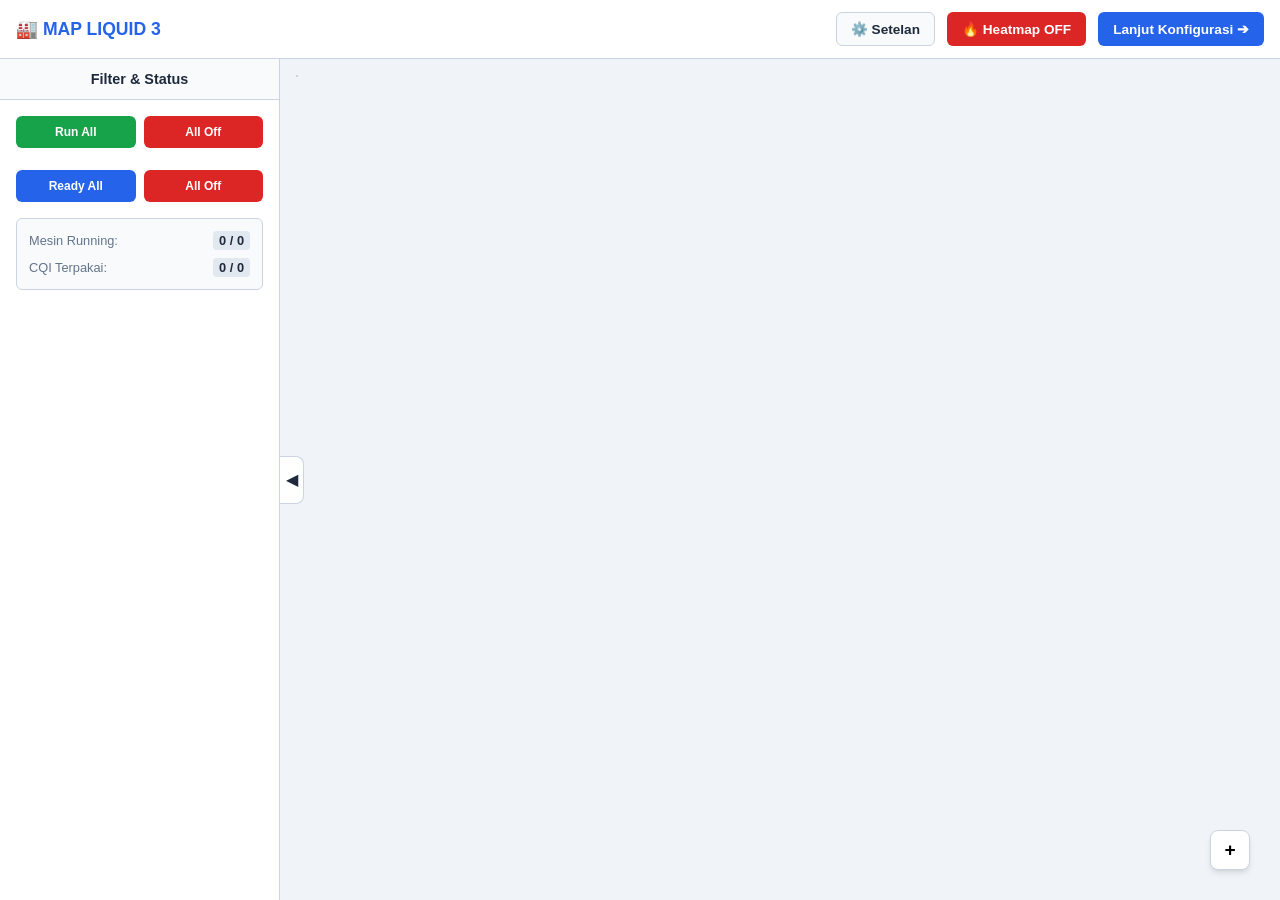
==== config.html @ 052bf690 "Add files via upload" ====
<!DOCTYPE html>
<html lang="id">
<head>
<meta charset="UTF-8">
<meta name="viewport" content="width=device-width, initial-scale=1.0">
<title>Planning Shift & Konfigurasi — Liquid 3</title>
<link rel="preconnect" href="https://fonts.googleapis.com">
<link rel="preconnect" href="https://fonts.gstatic.com" crossorigin>
<link href="https://fonts.googleapis.com/css2?family=Inter:wght@400;500;600;700&family=JetBrains+Mono:wght@400;500&display=swap" rel="stylesheet">
<style>
  :root {
    --bg: #f8fafc;
    --surface: #ffffff;
    --surface-hover: #f1f5f9;
    --border: #cbd5e1;
    --text-main: #0f172a;
    --text-muted: #475569;
    --text-subtle: #94a3b8;
    --accent: #2563eb;
    --accent-hover: #1d4ed8;
    --success: #16a34a;
    --success-bg: #dcfce7;
    --warning: #d97706;
    --danger: #dc2626;
    --radius: 10px;
    --shadow: 0 4px 6px -1px rgba(0, 0, 0, 0.05), 0 2px 4px -1px rgba(0, 0, 0, 0.03);
  }
  * { box-sizing: border-box; }
  body { margin: 0; background: var(--bg); color: var(--text-main); font-family: 'Inter', sans-serif; -webkit-font-smoothing: antialiased; display: flex; flex-direction: column; min-height: 100vh; }

  /* Header */
  .topbar { height: 64px; background: var(--surface); border-bottom: 1px solid var(--border); display: flex; align-items: center; justify-content: space-between; padding: 0 24px; flex-shrink: 0; box-shadow: 0 1px 2px rgba(0,0,0,0.03); position: sticky; top: 0; z-index: 100; }
  .topbar-left { display: flex; align-items: center; gap: 16px; }
  
  .back-btn { text-decoration: none; color: #fff; font-size: 13px; font-weight: 600; display: inline-flex; align-items: center; justify-content: center; padding: 9px 18px; border-radius: 6px; background: var(--accent); border: 1px solid var(--accent); transition: 0.2s; box-shadow: 0 4px 6px -1px rgba(37,99,235,0.2); }
  .back-btn:hover { background: var(--accent-hover); border-color: var(--accent-hover); }
  
  .topbar h1 { font-size: 16px; font-weight: 600; margin: 0; color: var(--accent); border-left: 2px solid var(--border); padding-left: 16px; }
  .badge { font-size: 10px; font-weight: 700; text-transform: uppercase; padding: 4px 8px; border-radius: 4px; background: #e2e8f0; color: var(--text-muted); }
  .badge.ok { background: var(--success-bg); color: var(--success); }

  /* Container */
  .container { max-width: 1400px; width: 100%; margin: 0 auto; padding: 24px; display: flex; flex-direction: column; gap: 24px; flex: 1; }

  /* Realtime Dashboard */
  .dashboard-grid { display: grid; grid-template-columns: repeat(auto-fit, minmax(180px, 1fr)); gap: 16px; }
  .stat-card { background: var(--surface); padding: 18px 20px; border-radius: var(--radius); border: 1px solid var(--border); box-shadow: var(--shadow); display: flex; flex-direction: column; justify-content: space-between; }
  .stat-card p { margin: 0; font-size: 11px; font-weight: 700; text-transform: uppercase; color: var(--text-muted); letter-spacing: 0.5px; }
  .stat-card span { margin-top: 10px; font-family: 'JetBrains Mono', monospace; font-size: 24px; font-weight: 700; color: var(--text-main); }
  .stat-card.highlight { border-color: var(--accent); background: #eff6ff; }
  .stat-card.highlight span { color: var(--accent); }

  /* Pengaturan Manpower 3 Kolom */
  .settings-section-title { font-size: 14px; font-weight: 700; text-transform: uppercase; color: var(--text-muted); letter-spacing: 0.5px; margin-bottom: 4px; display: flex; align-items: center; justify-content: space-between; }
  .cols-3-grid { display: grid; grid-template-columns: repeat(3, 1fr); gap: 20px; align-items: start; }
  @media (max-width: 1024px) { .cols-3-grid { grid-template-columns: 1fr; } }

  /* Kotak Kolom Manpower */
  .config-box { background: var(--surface); border: 1px solid var(--border); border-radius: var(--radius); padding: 20px; box-shadow: var(--shadow); display: flex; flex-direction: column; gap: 14px; }
  .box-header { display: flex; align-items: center; justify-content: space-between; border-bottom: 1px solid var(--border); padding-bottom: 10px; gap: 8px; }
  .box-header h3 { margin: 0; font-size: 13px; font-weight: 700; color: var(--text-main); text-transform: uppercase; flex: 1; }
  .count-badge { font-family: 'JetBrains Mono', monospace; font-size: 11px; background: var(--bg); padding: 2px 8px; border-radius: 4px; font-weight: 600; color: var(--text-muted); border: 1px solid var(--border); flex-shrink: 0; }

  /* Styling Tombol Rolling */
  .rolling-group { display: flex; align-items: center; background: var(--bg); border: 1px solid var(--border); border-radius: 6px; overflow: hidden; flex-shrink: 0; }
  .rolling-group .icon-btn { border: none; border-radius: 0; background: transparent; height: 26px; width: 26px; display: grid; place-items: center; color: var(--text-muted); font-size: 10px; cursor: pointer; transition: 0.2s; }
  .rolling-group .icon-btn:not(:last-child) { border-right: 1px solid var(--border); }
  .rolling-group .icon-btn:hover { background: #e2e8f0; color: var(--text-main); }

  /* List container memanjang ke bawah */
  .list-container { display: flex; flex-direction: column; gap: 6px; }
  
  .list-item { display: flex; align-items: center; gap: 6px; padding: 6px 10px; border: 1px solid var(--border); background: var(--surface); border-radius: 6px; transition: 0.2s; }
  .list-item:hover { border-color: #94a3b8; }
  .list-item .num { width: 22px; text-align: right; font-family: 'JetBrains Mono', monospace; font-size: 11px; color: var(--text-subtle); flex-shrink: 0; }
  .list-item input { flex: 1; min-width: 0; background: transparent; border: none; outline: none; color: var(--text-main); font-size: 13px; font-family: inherit; font-weight: 500; }
  .list-item input::placeholder { color: #cbd5e1; }

  .icon-btn { width: 26px; height: 26px; display: grid; place-items: center; border: none; background: transparent; color: var(--text-muted); border-radius: 4px; cursor: pointer; font-size: 12px; transition: 0.2s; flex-shrink: 0; }
  .icon-btn:hover { background: #e2e8f0; color: var(--text-main); }
  .icon-btn.del:hover { color: var(--danger); background: #fee2e2; }

  .add-btn { width: 100%; padding: 8px; border: 1px dashed var(--border); background: transparent; color: var(--text-muted); border-radius: 6px; font-size: 12px; font-weight: 600; cursor: pointer; transition: 0.2s; text-align: center; margin-top: 4px; }
  .add-btn:hover { border-color: var(--accent); color: var(--accent); background: #eff6ff; }

  /* Sub-fields di kolom */
  .sub-fields-group { display: flex; flex-direction: column; gap: 12px; }
  .field-group label { display: block; font-size: 11px; font-weight: 700; color: var(--text-muted); margin-bottom: 4px; text-transform: uppercase; }
  .field-group input { width: 100%; padding: 8px 12px; border-radius: 6px; border: 1px solid var(--border); background: var(--surface); color: var(--text-main); font-size: 13px; font-family: inherit; outline: none; transition: 0.2s; }
  .field-group input:focus { border-color: var(--accent); box-shadow: 0 0 0 3px rgba(37,99,235,0.1); }

  /* Alert Box */
  .alert-container { display: flex; flex-direction: column; gap: 8px; }
  .alert-card { padding: 12px 16px; border-radius: 8px; font-size: 13px; font-weight: 500; display: flex; align-items: flex-start; gap: 10px; border: 1px solid transparent; box-shadow: 0 1px 2px rgba(0,0,0,0.05); }
  .alert-card.info { background: #eff6ff; border-color: #bfdbfe; color: #1e40af; }
  .alert-card.success { background: var(--success-bg); border-color: #bbf7d0; color: #166534; }
  .alert-card.warning { background: #fef3c7; border-color: #fde68a; color: #92400e; }
  .alert-card.danger { background: #fee2e2; border-color: #fecaca; color: #991b1b; }

  /* Output Planning Section */
  .card { background: var(--surface); border: 1px solid var(--border); border-radius: var(--radius); padding: 24px; box-shadow: var(--shadow); display: flex; flex-direction: column; gap: 16px; }
  .card-head { display: flex; align-items: flex-start; justify-content: space-between; }
  .card-head h2 { margin: 0; font-size: 16px; font-weight: 600; color: var(--text-main); }
  .card-head p { margin: 4px 0 0; font-size: 13px; color: var(--text-muted); }
  .card-head .meta { font-family: 'JetBrains Mono', monospace; font-size: 12px; color: var(--text-subtle); background: var(--bg); padding: 4px 8px; border-radius: 4px; border: 1px solid var(--border); }

  #textOutput { width: 100%; height: 320px; resize: vertical; border-radius: 8px; border: 1px solid var(--border); background: #f8fafc; padding: 16px; color: var(--text-main); font-family: 'JetBrains Mono', monospace; font-size: 13px; line-height: 1.6; outline: none; transition: 0.2s; }
  #textOutput:focus { border-color: var(--accent); background: var(--surface); }

  .actions { display: flex; flex-wrap: wrap; gap: 12px; }
  .btn { display: inline-flex; align-items: center; justify-content: center; gap: 8px; padding: 10px 20px; border-radius: 6px; font-size: 13px; font-weight: 600; cursor: pointer; border: 1px solid var(--border); background: var(--surface); color: var(--text-main); transition: 0.2s; font-family: inherit; }
  .btn:hover { background: var(--surface-hover); border-color: #94a3b8; }
  .btn-primary { background: var(--accent); border-color: var(--accent); color: #fff; box-shadow: 0 4px 6px -1px rgba(37,99,235,0.2); }
  .btn-primary:hover { background: var(--accent-hover); border-color: var(--accent-hover); }
  .btn-ok { border-color: var(--success); background: var(--success-bg); color: #166534; }
  .btn-ok:hover { background: #bbf7d0; }
</style>
</head>
<body>

  <header class="topbar">
    <div class="topbar-left">
      <a class="back-btn" href="index.html">Kembali ke Map</a>
      <h1>Planning Liquid 3 — Konfigurasi & Output</h1>
      <span class="badge" id="statusBadge">Siap Generate</span>
    </div>
    <div>
      <button class="btn btn-primary" onclick="executePlan()">Generate Planning</button>
    </div>
  </header>

  <div class="container">
    <section class="dashboard-grid">
      <div class="stat-card highlight"><p>Mesin Running</p><span id="db-running">0</span></div>
      <div class="stat-card highlight"><p>CQI Ready</p><span id="db-cqi-ready">0</span></div>
      <div class="stat-card"><p>Total Core</p><span id="db-core">0</span></div>
      <div class="stat-card"><p>Total Non-Core</p><span id="db-noncore">0</span></div>
      <div class="stat-card"><p>Total Longshift</p><span id="db-ls">0</span></div>
      <div class="stat-card"><p>Total Mesin Ter-cover</p><span id="db-covered">0</span></div>
    </section>

    <div>
      <div class="settings-section-title">
        <span>Pengaturan Sumber Daya Manusia & Parameter Shift</span>
      </div>
      <div class="cols-3-grid">
        
        <!-- Kolom 1: Core -->
        <div class="config-box">
          <div class="box-header">
            <h3>Core Manpower</h3>
            <div class="rolling-group">
              <button class="icon-btn" onclick="shiftList('core', -1)">▲</button>
              <button class="icon-btn" onclick="shiftList('core', 1)">▼</button>
            </div>
            <span class="count-badge" id="cnt-core">0</span>
          </div>
          <div class="list-container" id="coreListContainer"></div>
          <button class="add-btn" onclick="addManpowerItem('core')">+ Tambah Core</button>
        </div>

        <!-- Kolom 2: Non-Core & Longshift -->
        <div style="display: flex; flex-direction: column; gap: 20px;">
          <div class="config-box">
            <div class="box-header">
              <h3>Non-Core Manpower</h3>
              <div class="rolling-group">
                <button class="icon-btn" onclick="shiftList('nonCore', -1)">▲</button>
                <button class="icon-btn" onclick="shiftList('nonCore', 1)">▼</button>
              </div>
              <span class="count-badge" id="cnt-noncore">0</span>
            </div>
            <div class="list-container" id="nonCoreListContainer"></div>
            <button class="add-btn" onclick="addManpowerItem('nonCore')">+ Tambah Non-Core</button>
          </div>

          <div class="config-box">
            <div class="box-header">
              <h3>Longshift (LS)</h3>
              <span class="count-badge" id="cnt-ls">0</span>
            </div>
            <div class="sub-fields-group">
              <div class="field-group">
                <label>Jumlah Kuota Longshift</label>
                <input type="number" id="ncLongshiftCount" min="0" value="0" placeholder="0" oninput="localStorage.setItem('ncls_count', this.value); updateDashboardStats();">
              </div>
            </div>
          </div>
        </div>

        <!-- Kolom 3: QC & Tugas Khusus -->
        <div class="config-box">
          <div class="box-header">
            <h3>QC Passed & Tugas Khusus</h3>
            <div class="rolling-group">
              <button class="icon-btn" onclick="shiftList('qcPassed', -1)">▲</button>
              <button class="icon-btn" onclick="shiftList('qcPassed', 1)">▼</button>
            </div>
            <span class="count-badge" id="cnt-qc">0/5</span>
          </div>
          <div class="sub-fields-group">
            <div class="field-group">
              <label>QC Passed (Maksimal 5)</label>
              <div class="list-container" id="qcPassedContainer"></div>
              <button class="add-btn" id="addQcBtn" onclick="addQcItem()">+ Tambah QC Passed</button>
            </div>
            <div class="field-group">
              <label>Mil-Std</label>
              <input type="text" id="milStdInput" placeholder="Nama Mil-Std..." oninput="localStorage.setItem('milStd_val', this.value)">
            </div>
            <div class="field-group">
              <label>Standby OT</label>
              <input type="text" id="standbyOtInput" placeholder="Nama Standby OT..." oninput="localStorage.setItem('standbyOt_val', this.value)">
            </div>
            <div class="field-group">
              <label>Support FG</label>
              <input type="text" id="supportFgInput" placeholder="Nama Support FG..." oninput="localStorage.setItem('supportFg_val', this.value)">
            </div>
          </div>
        </div>

      </div>
    </div>

    <div id="alertContainer" class="alert-container"></div>

    <section class="card">
      <div class="card-head">
        <div>
          <h2>Output Planning Final</h2>
          <p>Hasil alokasi otomatis siap divalidasi atau dibagikan.</p>
        </div>
        <span class="meta" id="lineMeta">Belum digenerate</span>
      </div>
      <textarea id="textOutput" spellcheck="false" placeholder="Klik tombol 'Generate Planning' di atas untuk memproses alokasi shift..." oninput="updateMeta()"></textarea>
      <div class="actions">
        <button class="btn btn-ok" onclick="validateAndExport()">✓ Validasi &amp; Copy</button>
        <button class="btn" onclick="shareWA()">💬 Kirim ke WhatsApp</button>
        <button class="btn" onclick="exportExcel()">📊 Export ke Excel</button>
      </div>
    </section>
  </div>

<script src="brain.js"></script>
<script>
  let state = null;
  let currentPlan = [];
  let manpowerData = { core: [], nonCore: [], qcPassed: [] };

  window.onload = async () => {
    try { const rawState = sessionStorage.getItem('planning_state'); if (rawState) state = JSON.parse(rawState); } catch(e) {}

    if (!state || !state.machines) {
      try {
        const fallback = JSON.parse(localStorage.getItem('factory_internal_storage'));
        if (fallback) state = { machines: (fallback.machines || []).filter(m => m.status === 'RUNNING'), cqis: (fallback.cqis || []).filter(c => c.status === 'READY'), labels: [] };
      } catch(e) {}
    }

    if (!state || !state.machines || state.machines.length === 0) {
      alert("Tidak ada mesin RUNNING dari Map.");
      window.location.href = 'index.html'; return;
    }

    document.getElementById('db-running').innerText = state.machines.length;
    document.getElementById('db-cqi-ready').innerText = state.cqis.length;
    document.getElementById('ncLongshiftCount').value = localStorage.getItem('ncls_count') || 0;

    await loadManpowerData();
    loadExtraConfigs();
    renderAllLists();
    updateDashboardStats();
  };

  async function loadManpowerData() {
    let savedCore = localStorage.getItem('manpower_core');
    let savedNonCore = localStorage.getItem('manpower_noncore');
    let savedQc = localStorage.getItem('manpower_qc');

    if (savedCore || savedNonCore || savedQc) {
      try {
        manpowerData.core = savedCore ? JSON.parse(savedCore) : [];
        manpowerData.nonCore = savedNonCore ? JSON.parse(savedNonCore) : [];
        manpowerData.qcPassed = savedQc ? JSON.parse(savedQc) : [];
        return;
      } catch(e) {}
    }

    try {
      const res = await fetch('https://raw.githubusercontent.com/IPCQuality/PLANING-MAKER/refs/heads/main/data/manpower.json');
      if (!res.ok) throw new Error();
      const data = await res.json();
      
      manpowerData.core = data.core || [];
      let rawNonCore = data.nonCore || data.noncore || [];
      let qcList = [];
      let filteredNonCore = [];
      
      let milstdName = '';
      let standbyotName = '';
      let supportfgName = '';

      // LOGIKA FILTER KETAT (Perintah Config.html)
      rawNonCore.forEach(item => {
        let jobP = item.job_priority ? String(item.job_priority).trim().toLowerCase() : '';
        
        if (jobP === 'qcpassed' || jobP === 'qc' || jobP === 'qc-passed') {
          qcList.push(item);
        } else if (jobP === 'milstd' || jobP === 'mil-std') {
          milstdName = item.name;
        } else if (jobP === 'standbyot' || jobP === 'standby-ot' || jobP === 'standby') {
          standbyotName = item.name;
        } else if (jobP === 'supportfg' || jobP === 'support-fg' || jobP === 'support') {
          supportfgName = item.name;
        } else {
          // Hanya manpower biasa yang masuk ke array nonCore
          filteredNonCore.push(item);
        }
      });

      manpowerData.nonCore = filteredNonCore;
      manpowerData.qcPassed = qcList;

      if (milstdName && !localStorage.getItem('milStd_val')) document.getElementById('milStdInput').value = milstdName;
      if (standbyotName && !localStorage.getItem('standbyOt_val')) document.getElementById('standbyOtInput').value = standbyotName;
      if (supportfgName && !localStorage.getItem('supportFg_val')) document.getElementById('supportFgInput').value = supportfgName;

      persistManpower();
    } catch(err) {
      console.warn("Gagal fetch manpower.json, menggunakan data kosong.");
      manpowerData = { core: [], nonCore: [], qcPassed: [] };
    }
  }

  function persistManpower() {
    localStorage.setItem('manpower_core', JSON.stringify(manpowerData.core));
    localStorage.setItem('manpower_noncore', JSON.stringify(manpowerData.nonCore));
    localStorage.setItem('manpower_qc', JSON.stringify(manpowerData.qcPassed));
  }

  function renderAllLists() {
    renderList('coreListContainer', manpowerData.core, 'core');
    renderList('nonCoreListContainer', manpowerData.nonCore, 'nonCore');
    renderQcList(); updateDashboardStats();
  }

  function renderList(containerId, listArray, type) {
    const container = document.getElementById(containerId); container.innerHTML = '';
    listArray.forEach((item, index) => {
      const row = document.createElement('div'); row.className = 'list-item';
      const num = document.createElement('span'); num.className = 'num'; num.innerText = String(index + 1).padStart(2, '0');
      const input = document.createElement('input'); input.type = 'text';
      input.value = typeof item === 'object' ? (item.name || '') : item; input.placeholder = 'Nama manpower...';
      input.oninput = (e) => {
        if (typeof listArray[index] === 'object') listArray[index].name = e.target.value; else listArray[index] = e.target.value;
        persistManpower(); updateDashboardStats();
      };
      const delBtn = document.createElement('button'); delBtn.className = 'icon-btn del'; delBtn.innerHTML = '✕';
      delBtn.onclick = () => { listArray.splice(index, 1); persistManpower(); renderAllLists(); };
      row.appendChild(num); row.appendChild(input); row.appendChild(delBtn); container.appendChild(row);
    });
    let badgeId = type === 'core' ? 'cnt-core' : type === 'nonCore' ? 'cnt-noncore' : null;
    if (badgeId && document.getElementById(badgeId)) document.getElementById(badgeId).innerText = listArray.length;
  }

  function renderQcList() {
    const container = document.getElementById('qcPassedContainer'); container.innerHTML = '';
    manpowerData.qcPassed.forEach((item, index) => {
      const row = document.createElement('div'); row.className = 'list-item';
      const num = document.createElement('span'); num.className = 'num'; num.innerText = String(index + 1).padStart(2, '0');
      const input = document.createElement('input'); input.type = 'text';
      input.value = typeof item === 'object' ? (item.name || '') : item; input.placeholder = 'Nama QC Passed...';
      input.oninput = (e) => {
        if (typeof manpowerData.qcPassed[index] === 'object') manpowerData.qcPassed[index].name = e.target.value; else manpowerData.qcPassed[index] = e.target.value;
        persistManpower();
      };
      const delBtn = document.createElement('button'); delBtn.className = 'icon-btn del'; delBtn.innerHTML = '✕';
      delBtn.onclick = () => { manpowerData.qcPassed.splice(index, 1); persistManpower(); renderAllLists(); };
      row.appendChild(num); row.appendChild(input); row.appendChild(delBtn); container.appendChild(row);
    });
    document.getElementById('cnt-qc').innerText = `${manpowerData.qcPassed.length}/5`;
    document.getElementById('addQcBtn').style.display = manpowerData.qcPassed.length >= 5 ? 'none' : 'block';
  }

  function addManpowerItem(type) {
    let newItem = { id: type.toUpperCase().substring(0,2) + Date.now(), name: '', job_priority: '' };
    if (type === 'core') manpowerData.core.push(newItem); else if (type === 'nonCore') manpowerData.nonCore.push(newItem);
    persistManpower(); renderAllLists();
    setTimeout(() => {
      let inputs = document.querySelectorAll(`#${type === 'core' ? 'coreListContainer' : 'nonCoreListContainer'} input`);
      if (inputs.length > 0) inputs[inputs.length - 1].focus();
    }, 50);
  }

  function addQcItem() {
    if (manpowerData.qcPassed.length >= 5) return alert("Maksimal QC Passed adalah 5 orang!");
    manpowerData.qcPassed.push({ id: 'QC' + Date.now(), name: '', job_priority: 'qcpassed' });
    persistManpower(); renderAllLists();
    setTimeout(() => {
      let inputs = document.querySelectorAll('#qcPassedContainer input'); if (inputs.length > 0) inputs[inputs.length - 1].focus();
    }, 50);
  }

  function shiftList(type, direction) {
    let list = type === 'core' ? manpowerData.core : type === 'nonCore' ? manpowerData.nonCore : manpowerData.qcPassed;
    if (!list || list.length <= 1) return;
    if (direction === -1) list.push(list.shift()); else if (direction === 1) list.unshift(list.pop());
    persistManpower(); renderAllLists();
  }

  function loadExtraConfigs() {
    document.getElementById('milStdInput').value = localStorage.getItem('milStd_val') || '';
    document.getElementById('standbyOtInput').value = localStorage.getItem('standbyOt_val') || '';
    document.getElementById('supportFgInput').value = localStorage.getItem('supportFg_val') || '';
  }

  function updateDashboardStats() {
    let validCore = manpowerData.core.filter(i => (typeof i === 'object' ? i.name : i).trim() !== '').length;
    let validNonCore = manpowerData.nonCore.filter(i => (typeof i === 'object' ? i.name : i).trim() !== '').length;
    let validLS = parseInt(document.getElementById('ncLongshiftCount').value) || 0;
    document.getElementById('db-core').innerText = validCore; document.getElementById('db-noncore').innerText = validNonCore;
    document.getElementById('db-ls').innerText = validLS; document.getElementById('cnt-ls').innerText = validLS;
    if (state && state.machines) document.getElementById('db-covered').innerText = state.machines.length;
  }

  function renderAlerts(infos = [], violations = []) {
    const container = document.getElementById('alertContainer'); if (!container) return; container.innerHTML = '';
    infos.forEach(msg => {
      let type = 'info', icon = '💡';
      if (msg.includes('SUCCESS')) { type = 'success'; icon = '✅'; } else if (msg.includes('PERINGATAN')) { type = 'warning'; icon = '🚨'; }
      const card = document.createElement('div'); card.className = `alert-card ${type}`;
      card.innerHTML = `<span class="alert-icon">${icon}</span><div class="alert-body">${msg}</div>`; container.appendChild(card);
    });
    violations.forEach(err => {
      const card = document.createElement('div'); card.className = 'alert-card danger';
      card.innerHTML = `<span class="alert-icon">❌</span><div class="alert-body"><strong>Pelanggaran Aturan:</strong> ${err}</div>`;
      container.appendChild(card);
    });
  }

  function executePlan() {
    if (!state || !state.machines) return alert("Data mesin running tidak ditemukan!");
    let coreNames = manpowerData.core.map(i => typeof i === 'object' ? i.name : i).filter(n => n.trim() !== '');
    let nonCoreNames = manpowerData.nonCore.map(i => typeof i === 'object' ? i.name : i).filter(n => n.trim() !== '');
    let qcNames = manpowerData.qcPassed.map(i => typeof i === 'object' ? i.name : i).filter(n => n.trim() !== '');
    let lsCount = parseInt(document.getElementById('ncLongshiftCount').value) || 0;
    let longshiftNames = Array.from({length: lsCount}, () => "(LS)");

    // Menyatukan format teks QC Passed agar bisa diserap oleh brain.js
    let qcPassedFormatted = "";
    if (qcNames.length === 1) qcPassedFormatted = qcNames[0];
    else if (qcNames.length > 1) qcPassedFormatted = qcNames.map((n,i)=>`${i+1}. ${n}`).join('\n');

    let finalConfig = {
      coreData: manpowerData.core, coreNames: coreNames, core: coreNames.length > 0 ? coreNames.length : 1,
      nonCoreData: manpowerData.nonCore, nonCoreNames: nonCoreNames, nonCore: nonCoreNames.length,
      longshiftData: longshiftNames, longshiftNames: longshiftNames, longshift: lsCount,
      qcPassed: qcPassedFormatted,
      milStd: document.getElementById('milStdInput').value,
      standbyOt: document.getElementById('standbyOtInput').value,
      supportFg: document.getElementById('supportFgInput').value
    };

    currentPlan = BrainAI.generatePlan(state.machines, state.cqis, finalConfig);
    let validationReport = BrainAI.validate(currentPlan, state.machines);
    renderAlerts(validationReport.info, validationReport.violations);

    const planPayload = { version: 1, updatedAt: new Date().toISOString(), slots: JSON.parse(JSON.stringify(currentPlan)) };
    sessionStorage.setItem('active_planning', JSON.stringify(planPayload)); localStorage.setItem('last_active_planning', JSON.stringify(planPayload));

    generateTextOutput(finalConfig);
    document.getElementById('statusBadge').innerText = 'Generated Sukses'; document.getElementById('statusBadge').classList.add('ok');
  }

  function generateTextOutput(config) {
    if (!currentPlan || currentPlan.length === 0) return;
    document.getElementById('textOutput').value = BrainAI.formatText(currentPlan, config);
    updateMeta();
  }

  function updateMeta() {
    const v = document.getElementById('textOutput').value;
    document.getElementById('lineMeta').innerText = v ? (v.split('\n').length + ' baris teks') : 'kosong';
  }

  function validateAndExport() {
    if (!currentPlan || currentPlan.length === 0) return alert("Silakan klik 'Generate Planning' terlebih dahulu!");
    let report = BrainAI.validate(currentPlan, state.machines); renderAlerts(report.info, report.violations);
    if (!report.valid) return alert("VALIDASI GAGAL! Periksa catatan pelanggaran.");
    currentPlan.forEach(slot => slot.machines.forEach(m => BrainAI.recordHistory(m.id, slot.cqi.id, true)));
    navigator.clipboard.writeText(document.getElementById('textOutput').value); alert("Validasi Lulus! Hasil planning berhasil disalin ke Clipboard.");
  }

  function shareWA() {
    let text = document.getElementById('textOutput').value;
    if (!text) alert("Belum ada teks planning untuk dibagikan!"); else window.open(`https://wa.me/?text=${encodeURIComponent(text)}`, '_blank');
  }

  const EXCELJS_CDN = "https://cdnjs.cloudflare.com/ajax/libs/exceljs/4.4.0/exceljs.min.js";
  function loadExcelJS(){ if(window.ExcelJS) return Promise.resolve(); return new Promise((res,rej)=>{ const s=document.createElement('script'); s.src=EXCELJS_CDN; s.onload=res; s.onerror=()=>rej(new Error('Gagal memuat Excel.')); document.head.appendChild(s); }); }

  const XL = { accent:'FF2563EB', accentDark:'FF1E3A8A', soft:'FFEFF6FF', zebra:'FFF8FAFC', line:'FFCBD5E1', text:'FF1E293B', white:'FFFFFFFF' };
  const thin = c => ({ style:'thin', color:{argb:c||XL.line} }); const boxBorder = c => ({ top:thin(c), left:thin(c), bottom:thin(c), right:thin(c) });

  async function exportExcel() {
    if (!currentPlan || currentPlan.length === 0) return alert("Generate planning terlebih dahulu!");
    try { await loadExcelJS(); } catch(e){ return alert(e.message); }

    const wb = new ExcelJS.Workbook(); const ws = wb.addWorksheet('Planning Shift', { views:[{ state:'frozen', ySplit:0 }], pageSetup:{ orientation:'landscape', fitToPage:true, fitToWidth:1, fitToHeight:0 } });
    
    // Header excel diperbarui agar sejajar dengan output text yang menggabungkan Non-Core & LS
    const headers = ["NO","CQI","CORE","NON CORE & LS","MESIN (WORKSTATION/KODE)","LINE"];
    const rows = currentPlan.map((slot,i)=>{
      let combinedNc = [];
      if (slot.nonCore && slot.nonCore.length > 0) combinedNc.push(...slot.nonCore);
      if (slot.longshift && slot.longshift.length > 0) combinedNc.push(...slot.longshift);
      
      let ncAndLs = combinedNc.length > 0 ? combinedNc.join(", ") : "-";
      return [ i+1, slot.cqi.name, String(slot.core), ncAndLs, BrainAI.formatMachineList(slot.machines), slot.cqi.line || "-" ];
    });

    const lastCol = headers.length; const title = ws.addRow(["PLANNING SHIFT — LIQUID 3"]); ws.mergeCells(title.number, 1, title.number, lastCol); title.height = 28;
    const tCell = ws.getCell(title.number, 1); tCell.font = { name:'Arial', size:14, bold:true, color:{argb:XL.white} }; tCell.fill = { type:'pattern', pattern:'solid', fgColor:{argb:XL.accentDark} }; tCell.alignment = { vertical:'middle', horizontal:'center' };
    const stampText = "Dibuat: " + new Date().toLocaleString('id-ID') + "   |   Total CQI: " + currentPlan.length + "   |   Total Mesin: " + currentPlan.reduce((a,s)=>a+s.machines.length,0);
    const stamp = ws.addRow([stampText]); ws.mergeCells(stamp.number, 1, stamp.number, lastCol);
    const sCell = ws.getCell(stamp.number, 1); sCell.font = { name:'Arial', size:9, italic:true, color:{argb:'FF64748B'} }; sCell.fill = { type:'pattern', pattern:'solid', fgColor:{argb:XL.soft} }; sCell.alignment = { vertical:'middle', horizontal:'center' }; ws.addRow([]);
    const headRow = ws.addRow(headers); headRow.height = 22; headRow.eachCell(c=>{ c.font = { name:'Arial', size:11, bold:true, color:{argb:XL.white} }; c.fill = { type:'pattern', pattern:'solid', fgColor:{argb:XL.accent} }; c.alignment = { vertical:'middle', horizontal:'center', wrapText:true }; c.border = boxBorder(XL.accentDark); });
    rows.forEach((r,i)=>{ const row = ws.addRow(r); row.eachCell({ includeEmpty:true }, (c,col)=>{ c.font = { name:'Arial', size:10, color:{argb:XL.text} }; c.alignment = { vertical:'middle', wrapText:true, horizontal:(col===1||col===3||col===6)?'center':'left' }; c.border = boxBorder(); if(i % 2 === 1) c.fill = { type:'pattern', pattern:'solid', fgColor:{argb:XL.zebra} }; }); });
    const buf = await wb.xlsx.writeBuffer(); const a = document.createElement('a'); a.href = URL.createObjectURL(new Blob([buf], { type:'application/vnd.openxmlformats-officedocument.spreadsheetml.sheet' })); a.download = "Planning_Liquid_3.xlsx"; a.click(); setTimeout(()=>URL.revokeObjectURL(a.href), 2000);
  }
</script>
</body>
</html>
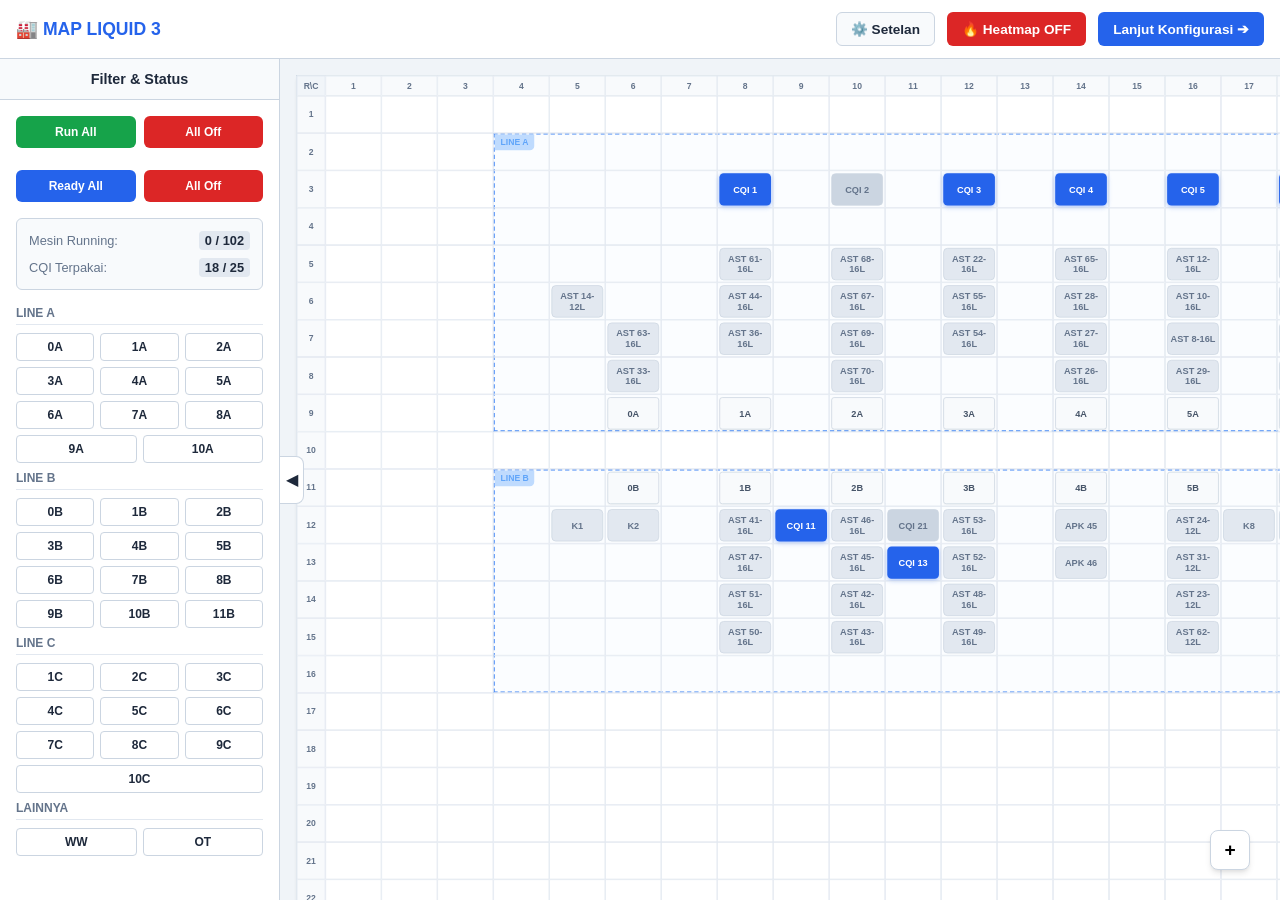
==== commit bcac7622: "Add files via upload" ====
--- a/config.html
+++ b/config.html
@@ -114,6 +114,15 @@
   .btn-primary:hover { background: var(--accent-hover); border-color: var(--accent-hover); }
   .btn-ok { border-color: var(--success); background: var(--success-bg); color: #166534; }
   .btn-ok:hover { background: #bbf7d0; }
+  .btn-github { border-color: #0f172a; background: #0f172a; color: #fff; }
+  .btn-github:hover { background: #1e293b; }
+
+  /* Mode Switcher Toggle */
+  .mode-switch-group { display: inline-flex; align-items: center; background: var(--bg); border: 1px solid var(--border); border-radius: 8px; padding: 3px; gap: 4px; }
+  .mode-btn { border: none; background: transparent; padding: 6px 14px; border-radius: 6px; font-size: 12px; font-weight: 600; color: var(--text-muted); cursor: pointer; transition: 0.2s; display: inline-flex; align-items: center; gap: 6px; }
+  .mode-btn:hover { color: var(--text-main); }
+  .mode-btn.active { background: var(--surface); color: var(--accent); box-shadow: 0 1px 3px rgba(0,0,0,0.1); border: 1px solid var(--border); }
+  .mode-desc-tag { font-size: 11px; color: var(--text-muted); font-weight: 500; margin-left: 8px; }
 </style>
 </head>
 <body>
@@ -121,10 +130,18 @@
   <header class="topbar">
     <div class="topbar-left">
       <a class="back-btn" href="index.html">Kembali ke Map</a>
-      <h1>Planning Liquid 3 — Konfigurasi & Output</h1>
+      <h1>Konfigurasi Planning</h1>
       <span class="badge" id="statusBadge">Siap Generate</span>
     </div>
-    <div>
+    <div style="display: flex; align-items: center; gap: 16px;">
+      <div class="mode-switch-group">
+        <button class="mode-btn active" id="btnMode1" onclick="setPlanningMode(1)" title="Mesin running banyak, manpower noncore & LS cukup (Maks 2 Non-Core/CQI)">
+          ⚡ Mode 1 (Kapasitas Penuh)
+        </button>
+        <button class="mode-btn" id="btnMode2" onclick="setPlanningMode(2)" title="Mesin running sedikit, manpower noncore & LS minim (Maks 1 Non-Core/CQI)">
+          🛡️ Mode 2 (Manpower Minim)
+        </button>
+      </div>
       <button class="btn btn-primary" onclick="executePlan()">Generate Planning</button>
     </div>
   </header>
@@ -237,6 +254,7 @@
         <button class="btn btn-ok" onclick="validateAndExport()">✓ Validasi &amp; Copy</button>
         <button class="btn" onclick="shareWA()">💬 Kirim ke WhatsApp</button>
         <button class="btn" onclick="exportExcel()">📊 Export ke Excel</button>
+        <button class="btn btn-github" onclick="exportHistoryForGithub()">🚀 Export History ke GitHub (history/26-08-2026.json)</button>
       </div>
     </section>
   </div>
@@ -246,9 +264,21 @@
   let state = null;
   let currentPlan = [];
   let manpowerData = { core: [], nonCore: [], qcPassed: [] };
+  let planningMode = 1; // Default: Mode 1
+
+  function setPlanningMode(mode) {
+    planningMode = parseInt(mode, 10) === 2 ? 2 : 1;
+    localStorage.setItem('planning_mode', planningMode);
+    document.getElementById('btnMode1').classList.toggle('active', planningMode === 1);
+    document.getElementById('btnMode2').classList.toggle('active', planningMode === 2);
+  }
 
   window.onload = async () => {
     try { const rawState = sessionStorage.getItem('planning_state'); if (rawState) state = JSON.parse(rawState); } catch(e) {}
+
+    // Load persisted mode or default 1
+    const savedMode = localStorage.getItem('planning_mode');
+    setPlanningMode(savedMode ? parseInt(savedMode, 10) : 1);
 
     if (!state || !state.machines) {
       try {
@@ -266,8 +296,8 @@
     document.getElementById('db-cqi-ready').innerText = state.cqis.length;
     document.getElementById('ncLongshiftCount').value = localStorage.getItem('ncls_count') || 0;
 
+    loadExtraConfigs();
     await loadManpowerData();
-    loadExtraConfigs();
     renderAllLists();
     updateDashboardStats();
   };
@@ -282,30 +312,40 @@
         manpowerData.core = savedCore ? JSON.parse(savedCore) : [];
         manpowerData.nonCore = savedNonCore ? JSON.parse(savedNonCore) : [];
         manpowerData.qcPassed = savedQc ? JSON.parse(savedQc) : [];
-        return;
       } catch(e) {}
     }
 
     try {
-      const res = await fetch('https://raw.githubusercontent.com/IPCQuality/PLANING-MAKER/refs/heads/main/data/manpower.json');
-      if (!res.ok) throw new Error();
-      const data = await res.json();
+      let data = null;
+      try {
+        const res = await fetch('data/manpower.json');
+        if (res.ok) data = await res.json();
+      } catch(e) {}
+      if (!data) {
+        const res2 = await fetch('https://raw.githubusercontent.com/IPCQuality/PLANING-MAKER/refs/heads/main/data/manpower.json');
+        if (res2.ok) data = await res2.json();
+      }
+      if (!data) throw new Error("Could not load manpower data");
       
-      manpowerData.core = data.core || [];
+      if (!savedCore || manpowerData.core.length === 0) {
+        manpowerData.core = data.core || [];
+      }
+
       let rawNonCore = data.nonCore || data.noncore || [];
-      let qcList = [];
+      let qcList = manpowerData.qcPassed.length > 0 ? manpowerData.qcPassed : [];
       let filteredNonCore = [];
       
       let milstdName = '';
       let standbyotName = '';
       let supportfgName = '';
 
-      // LOGIKA FILTER KETAT (Perintah Config.html)
       rawNonCore.forEach(item => {
         let jobP = item.job_priority ? String(item.job_priority).trim().toLowerCase() : '';
         
         if (jobP === 'qcpassed' || jobP === 'qc' || jobP === 'qc-passed') {
-          qcList.push(item);
+          if (!qcList.some(q => (typeof q === 'object' ? q.name : q) === item.name)) {
+            qcList.push(item);
+          }
         } else if (jobP === 'milstd' || jobP === 'mil-std') {
           milstdName = item.name;
         } else if (jobP === 'standbyot' || jobP === 'standby-ot' || jobP === 'standby') {
@@ -313,22 +353,33 @@
         } else if (jobP === 'supportfg' || jobP === 'support-fg' || jobP === 'support') {
           supportfgName = item.name;
         } else {
-          // Hanya manpower biasa yang masuk ke array nonCore
           filteredNonCore.push(item);
         }
       });
 
-      manpowerData.nonCore = filteredNonCore;
-      manpowerData.qcPassed = qcList;
-
-      if (milstdName && !localStorage.getItem('milStd_val')) document.getElementById('milStdInput').value = milstdName;
-      if (standbyotName && !localStorage.getItem('standbyOt_val')) document.getElementById('standbyOtInput').value = standbyotName;
-      if (supportfgName && !localStorage.getItem('supportFg_val')) document.getElementById('supportFgInput').value = supportfgName;
+      if (!savedNonCore || manpowerData.nonCore.length === 0) {
+        manpowerData.nonCore = filteredNonCore;
+      }
+      if (!savedQc || manpowerData.qcPassed.length === 0) {
+        manpowerData.qcPassed = qcList;
+      }
+
+      if (milstdName) {
+        document.getElementById('milStdInput').value = milstdName;
+        localStorage.setItem('milStd_val', milstdName);
+      }
+      if (standbyotName) {
+        document.getElementById('standbyOtInput').value = standbyotName;
+        localStorage.setItem('standbyOt_val', standbyotName);
+      }
+      if (supportfgName) {
+        document.getElementById('supportFgInput').value = supportfgName;
+        localStorage.setItem('supportFg_val', supportfgName);
+      }
 
       persistManpower();
     } catch(err) {
-      console.warn("Gagal fetch manpower.json, menggunakan data kosong.");
-      manpowerData = { core: [], nonCore: [], qcPassed: [] };
+      console.warn("Gagal fetch manpower.json, menggunakan data lokal.");
     }
   }
 
@@ -446,30 +497,33 @@
     let lsCount = parseInt(document.getElementById('ncLongshiftCount').value) || 0;
     let longshiftNames = Array.from({length: lsCount}, () => "(LS)");
 
-    // Menyatukan format teks QC Passed agar bisa diserap oleh brain.js
     let qcPassedFormatted = "";
-    if (qcNames.length === 1) qcPassedFormatted = qcNames[0];
-    else if (qcNames.length > 1) qcPassedFormatted = qcNames.map((n,i)=>`${i+1}. ${n}`).join('\n');
+    if (qcNames.length === 1) {
+      qcPassedFormatted = qcNames[0];
+    } else if (qcNames.length > 1) {
+      qcPassedFormatted = qcNames.map((n, i) => `${i + 1}. ${n}`).join('\n');
+    }
 
     let finalConfig = {
+      mode: planningMode,
       coreData: manpowerData.core, coreNames: coreNames, core: coreNames.length > 0 ? coreNames.length : 1,
       nonCoreData: manpowerData.nonCore, nonCoreNames: nonCoreNames, nonCore: nonCoreNames.length,
       longshiftData: longshiftNames, longshiftNames: longshiftNames, longshift: lsCount,
       qcPassed: qcPassedFormatted,
-      milStd: document.getElementById('milStdInput').value,
-      standbyOt: document.getElementById('standbyOtInput').value,
-      supportFg: document.getElementById('supportFgInput').value
+      milStd: document.getElementById('milStdInput').value.trim(),
+      standbyOt: document.getElementById('standbyOtInput').value.trim(),
+      supportFg: document.getElementById('supportFgInput').value.trim()
     };
 
     currentPlan = BrainAI.generatePlan(state.machines, state.cqis, finalConfig);
-    let validationReport = BrainAI.validate(currentPlan, state.machines);
+    let validationReport = BrainAI.validate(currentPlan, state.machines, planningMode);
     renderAlerts(validationReport.info, validationReport.violations);
 
-    const planPayload = { version: 1, updatedAt: new Date().toISOString(), slots: JSON.parse(JSON.stringify(currentPlan)) };
+    const planPayload = { version: 1, updatedAt: new Date().toISOString(), mode: planningMode, slots: JSON.parse(JSON.stringify(currentPlan)) };
     sessionStorage.setItem('active_planning', JSON.stringify(planPayload)); localStorage.setItem('last_active_planning', JSON.stringify(planPayload));
 
     generateTextOutput(finalConfig);
-    document.getElementById('statusBadge').innerText = 'Generated Sukses'; document.getElementById('statusBadge').classList.add('ok');
+    document.getElementById('statusBadge').innerText = `Generated Sukses (Mode ${planningMode})`; document.getElementById('statusBadge').classList.add('ok');
   }
 
   function generateTextOutput(config) {
@@ -483,9 +537,36 @@
     document.getElementById('lineMeta').innerText = v ? (v.split('\n').length + ' baris teks') : 'kosong';
   }
 
+  // FITUR BARU: Export History untuk disimpan ke folder history di GitHub (history/26-08-2026.json)
+  function exportHistoryForGithub() {
+    try {
+      const historyRaw = localStorage.getItem('planning_history') || '[]';
+      const activePlan = sessionStorage.getItem('active_planning') || localStorage.getItem('last_active_planning') || '{}';
+      
+      const exportPayload = {
+        date: "26-08-2026",
+        generated_at: new Date().toISOString(),
+        active_planning: JSON.parse(activePlan),
+        history_logs: JSON.parse(historyRaw)
+      };
+
+      const fileName = "26-08-2026.json";
+      const blob = new Blob([JSON.stringify(exportPayload, null, 2)], { type: 'application/json' });
+      const a = document.createElement('a');
+      a.href = URL.createObjectURL(blob);
+      a.download = fileName;
+      a.click();
+      setTimeout(() => URL.revokeObjectURL(a.href), 2000);
+      
+      alert(`File "${fileName}" berhasil diunduh.\nSilakan letakkan file ini ke dalam folder "history/" di repository GitHub Anda.`);
+    } catch (e) {
+      alert("Gagal melakukan export history: " + e.message);
+    }
+  }
+
   function validateAndExport() {
     if (!currentPlan || currentPlan.length === 0) return alert("Silakan klik 'Generate Planning' terlebih dahulu!");
-    let report = BrainAI.validate(currentPlan, state.machines); renderAlerts(report.info, report.violations);
+    let report = BrainAI.validate(currentPlan, state.machines, planningMode); renderAlerts(report.info, report.violations);
     if (!report.valid) return alert("VALIDASI GAGAL! Periksa catatan pelanggaran.");
     currentPlan.forEach(slot => slot.machines.forEach(m => BrainAI.recordHistory(m.id, slot.cqi.id, true)));
     navigator.clipboard.writeText(document.getElementById('textOutput').value); alert("Validasi Lulus! Hasil planning berhasil disalin ke Clipboard.");
@@ -508,15 +589,15 @@
 
     const wb = new ExcelJS.Workbook(); const ws = wb.addWorksheet('Planning Shift', { views:[{ state:'frozen', ySplit:0 }], pageSetup:{ orientation:'landscape', fitToPage:true, fitToWidth:1, fitToHeight:0 } });
     
-    // Header excel diperbarui agar sejajar dengan output text yang menggabungkan Non-Core & LS
     const headers = ["NO","CQI","CORE","NON CORE & LS","MESIN (WORKSTATION/KODE)","LINE"];
+    const allRunning = currentPlan.flatMap(s => s.machines || []);
     const rows = currentPlan.map((slot,i)=>{
       let combinedNc = [];
       if (slot.nonCore && slot.nonCore.length > 0) combinedNc.push(...slot.nonCore);
       if (slot.longshift && slot.longshift.length > 0) combinedNc.push(...slot.longshift);
       
       let ncAndLs = combinedNc.length > 0 ? combinedNc.join(", ") : "-";
-      return [ i+1, slot.cqi.name, String(slot.core), ncAndLs, BrainAI.formatMachineList(slot.machines), slot.cqi.line || "-" ];
+      return [ i+1, slot.cqi.name, String(slot.core), ncAndLs, BrainAI.formatMachineList(slot.machines, allRunning), slot.cqi.line || "-" ];
     });
 
     const lastCol = headers.length; const title = ws.addRow(["PLANNING SHIFT — LIQUID 3"]); ws.mergeCells(title.number, 1, title.number, lastCol); title.height = 28;
@@ -530,4 +611,4 @@
   }
 </script>
 </body>
-</html>
+</html>
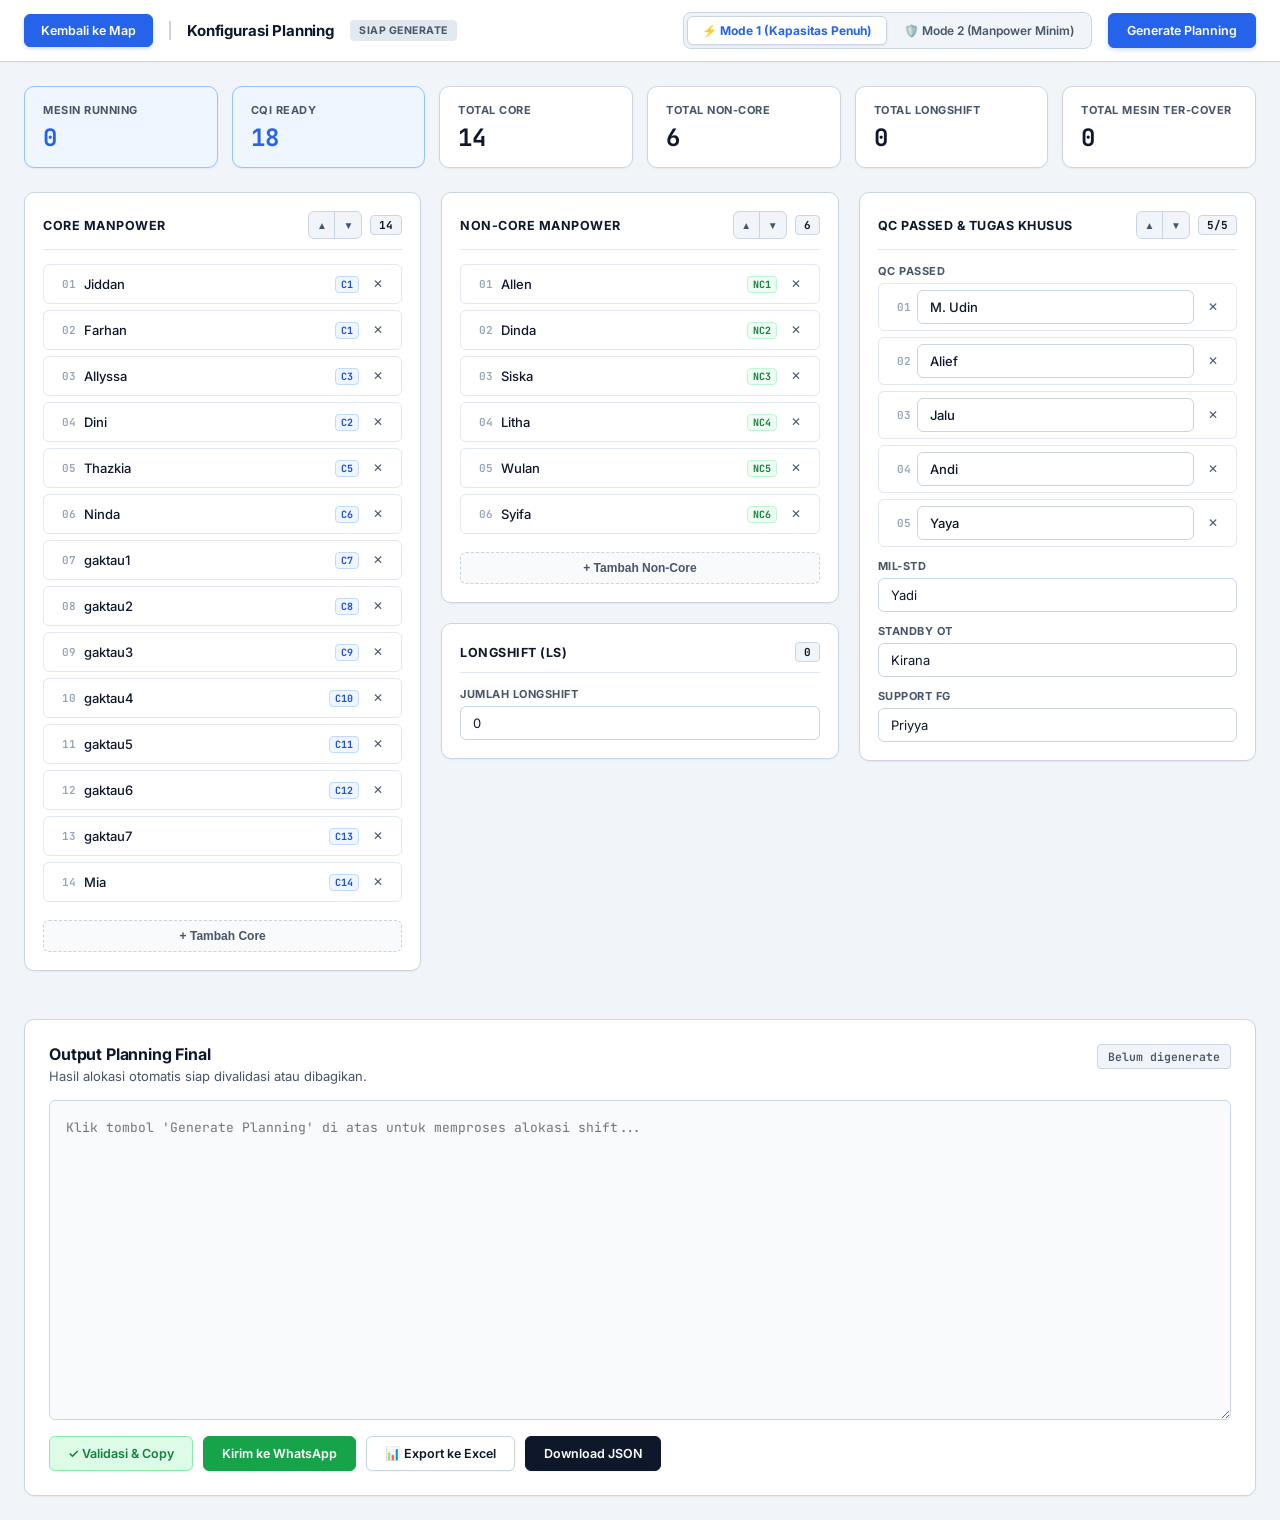
==== commit d2cb6008: "Add files via upload" ====
--- a/config.html
+++ b/config.html
@@ -6,123 +6,828 @@
 <title>Planning Shift & Konfigurasi — Liquid 3</title>
 <link rel="preconnect" href="https://fonts.googleapis.com">
 <link rel="preconnect" href="https://fonts.gstatic.com" crossorigin>
-<link href="https://fonts.googleapis.com/css2?family=Inter:wght@400;500;600;700&family=JetBrains+Mono:wght@400;500&display=swap" rel="stylesheet">
+<link href="https://fonts.googleapis.com/css2?family=Inter:wght@400;500;600;700;800&family=JetBrains+Mono:wght@400;500;600;700&display=swap" rel="stylesheet">
 <style>
   :root {
-    --bg: #f8fafc;
+    --bg: #f1f5f9;
     --surface: #ffffff;
-    --surface-hover: #f1f5f9;
+    --surface-hover: #f8fafc;
     --border: #cbd5e1;
+    --border-subtle: #e2e8f0;
     --text-main: #0f172a;
     --text-muted: #475569;
     --text-subtle: #94a3b8;
     --accent: #2563eb;
     --accent-hover: #1d4ed8;
+    --accent-bg: #eff6ff;
     --success: #16a34a;
+    --success-hover: #15803d;
     --success-bg: #dcfce7;
     --warning: #d97706;
+    --warning-bg: #fef3c7;
     --danger: #dc2626;
+    --danger-bg: #fee2e2;
     --radius: 10px;
-    --shadow: 0 4px 6px -1px rgba(0, 0, 0, 0.05), 0 2px 4px -1px rgba(0, 0, 0, 0.03);
+    --radius-sm: 6px;
+    --shadow-sm: 0 1px 2px 0 rgba(0, 0, 0, 0.05);
+    --shadow: 0 4px 6px -1px rgba(0, 0, 0, 0.06), 0 2px 4px -2px rgba(0, 0, 0, 0.04);
+    --shadow-lg: 0 10px 15px -3px rgba(0, 0, 0, 0.08), 0 4px 6px -4px rgba(0, 0, 0, 0.04);
   }
   * { box-sizing: border-box; }
-  body { margin: 0; background: var(--bg); color: var(--text-main); font-family: 'Inter', sans-serif; -webkit-font-smoothing: antialiased; display: flex; flex-direction: column; min-height: 100vh; }
+  body {
+    margin: 0;
+    background: var(--bg);
+    color: var(--text-main);
+    font-family: 'Inter', -apple-system, BlinkMacSystemFont, 'Segoe UI', Roboto, sans-serif;
+    -webkit-font-smoothing: antialiased;
+    display: flex;
+    flex-direction: column;
+    min-height: 100vh;
+  }
 
   /* Header */
-  .topbar { height: 64px; background: var(--surface); border-bottom: 1px solid var(--border); display: flex; align-items: center; justify-content: space-between; padding: 0 24px; flex-shrink: 0; box-shadow: 0 1px 2px rgba(0,0,0,0.03); position: sticky; top: 0; z-index: 100; }
+  .topbar {
+    height: 62px;
+    background: var(--surface);
+    border-bottom: 1px solid var(--border);
+    display: flex;
+    align-items: center;
+    justify-content: space-between;
+    padding: 0 24px;
+    flex-shrink: 0;
+    box-shadow: 0 1px 3px 0 rgba(0,0,0,0.04);
+    position: sticky;
+    top: 0;
+    z-index: 100;
+  }
   .topbar-left { display: flex; align-items: center; gap: 16px; }
   
-  .back-btn { text-decoration: none; color: #fff; font-size: 13px; font-weight: 600; display: inline-flex; align-items: center; justify-content: center; padding: 9px 18px; border-radius: 6px; background: var(--accent); border: 1px solid var(--accent); transition: 0.2s; box-shadow: 0 4px 6px -1px rgba(37,99,235,0.2); }
-  .back-btn:hover { background: var(--accent-hover); border-color: var(--accent-hover); }
+  .back-btn {
+    text-decoration: none;
+    color: #ffffff;
+    font-size: 12.5px;
+    font-weight: 600;
+    display: inline-flex;
+    align-items: center;
+    justify-content: center;
+    gap: 6px;
+    padding: 8px 16px;
+    border-radius: var(--radius-sm);
+    background: var(--accent);
+    border: 1px solid var(--accent);
+    transition: all 0.15s cubic-bezier(0.4, 0, 0.2, 1);
+    box-shadow: 0 2px 4px rgba(37,99,235,0.2);
+  }
+  .back-btn:hover {
+    background: var(--accent-hover);
+    border-color: var(--accent-hover);
+    transform: translateY(-1px);
+    box-shadow: 0 4px 8px rgba(37,99,235,0.25);
+  }
+  .back-btn:active { transform: translateY(0); }
   
-  .topbar h1 { font-size: 16px; font-weight: 600; margin: 0; color: var(--accent); border-left: 2px solid var(--border); padding-left: 16px; }
-  .badge { font-size: 10px; font-weight: 700; text-transform: uppercase; padding: 4px 8px; border-radius: 4px; background: #e2e8f0; color: var(--text-muted); }
-  .badge.ok { background: var(--success-bg); color: var(--success); }
+  .topbar h1 {
+    font-size: 15px;
+    font-weight: 700;
+    margin: 0;
+    color: var(--text-main);
+    border-left: 2px solid var(--border);
+    padding-left: 16px;
+    letter-spacing: -0.01em;
+  }
+  .badge {
+    font-size: 10.5px;
+    font-weight: 700;
+    text-transform: uppercase;
+    letter-spacing: 0.5px;
+    padding: 3px 8px;
+    border-radius: 4px;
+    background: #e2e8f0;
+    color: var(--text-muted);
+    border: 1px solid var(--border-subtle);
+  }
+  .badge.ok {
+    background: var(--success-bg);
+    color: #15803d;
+    border-color: #bbf7d0;
+  }
 
   /* Container */
-  .container { max-width: 1400px; width: 100%; margin: 0 auto; padding: 24px; display: flex; flex-direction: column; gap: 24px; flex: 1; }
+  .container {
+    max-width: 1400px;
+    width: 100%;
+    margin: 0 auto;
+    padding: 24px;
+    display: flex;
+    flex-direction: column;
+    gap: 24px;
+    flex: 1;
+  }
 
   /* Realtime Dashboard */
-  .dashboard-grid { display: grid; grid-template-columns: repeat(auto-fit, minmax(180px, 1fr)); gap: 16px; }
-  .stat-card { background: var(--surface); padding: 18px 20px; border-radius: var(--radius); border: 1px solid var(--border); box-shadow: var(--shadow); display: flex; flex-direction: column; justify-content: space-between; }
-  .stat-card p { margin: 0; font-size: 11px; font-weight: 700; text-transform: uppercase; color: var(--text-muted); letter-spacing: 0.5px; }
-  .stat-card span { margin-top: 10px; font-family: 'JetBrains Mono', monospace; font-size: 24px; font-weight: 700; color: var(--text-main); }
-  .stat-card.highlight { border-color: var(--accent); background: #eff6ff; }
+  .dashboard-grid {
+    display: grid;
+    grid-template-columns: repeat(auto-fit, minmax(180px, 1fr));
+    gap: 14px;
+  }
+  .stat-card {
+    background: var(--surface);
+    padding: 16px 18px;
+    border-radius: var(--radius);
+    border: 1px solid var(--border);
+    box-shadow: var(--shadow-sm);
+    display: flex;
+    flex-direction: column;
+    justify-content: space-between;
+    transition: transform 0.15s ease, box-shadow 0.15s ease, border-color 0.15s ease;
+  }
+  .stat-card:hover {
+    transform: translateY(-2px);
+    box-shadow: var(--shadow);
+    border-color: #94a3b8;
+  }
+  .stat-card p {
+    margin: 0;
+    font-size: 11px;
+    font-weight: 700;
+    text-transform: uppercase;
+    color: var(--text-muted);
+    letter-spacing: 0.5px;
+  }
+  .stat-card span {
+    margin-top: 8px;
+    font-family: 'JetBrains Mono', monospace;
+    font-size: 24px;
+    font-weight: 700;
+    color: var(--text-main);
+    line-height: 1.1;
+  }
+  .stat-card.highlight {
+    border-color: #93c5fd;
+    background: #eff6ff;
+  }
   .stat-card.highlight span { color: var(--accent); }
 
   /* Pengaturan Manpower 3 Kolom */
-  .settings-section-title { font-size: 14px; font-weight: 700; text-transform: uppercase; color: var(--text-muted); letter-spacing: 0.5px; margin-bottom: 4px; display: flex; align-items: center; justify-content: space-between; }
-  .cols-3-grid { display: grid; grid-template-columns: repeat(3, 1fr); gap: 20px; align-items: start; }
-  @media (max-width: 1024px) { .cols-3-grid { grid-template-columns: 1fr; } }
+  .settings-section-title {
+    font-size: 13px;
+    font-weight: 700;
+    text-transform: uppercase;
+    color: var(--text-muted);
+    letter-spacing: 0.5px;
+    margin-bottom: 8px;
+    display: flex;
+    align-items: center;
+    justify-content: space-between;
+  }
+  .cols-3-grid {
+    display: grid;
+    grid-template-columns: repeat(3, 1fr);
+    gap: 20px;
+    align-items: start;
+  }
+  @media (max-width: 1024px) {
+    .cols-3-grid { grid-template-columns: 1fr; }
+    .topbar { padding: 0 16px; height: auto; padding-top: 12px; padding-bottom: 12px; flex-wrap: wrap; gap: 12px; }
+  }
 
   /* Kotak Kolom Manpower */
-  .config-box { background: var(--surface); border: 1px solid var(--border); border-radius: var(--radius); padding: 20px; box-shadow: var(--shadow); display: flex; flex-direction: column; gap: 14px; }
-  .box-header { display: flex; align-items: center; justify-content: space-between; border-bottom: 1px solid var(--border); padding-bottom: 10px; gap: 8px; }
-  .box-header h3 { margin: 0; font-size: 13px; font-weight: 700; color: var(--text-main); text-transform: uppercase; flex: 1; }
-  .count-badge { font-family: 'JetBrains Mono', monospace; font-size: 11px; background: var(--bg); padding: 2px 8px; border-radius: 4px; font-weight: 600; color: var(--text-muted); border: 1px solid var(--border); flex-shrink: 0; }
+  .config-box {
+    background: var(--surface);
+    border: 1px solid var(--border);
+    border-radius: var(--radius);
+    padding: 18px;
+    box-shadow: var(--shadow-sm);
+    display: flex;
+    flex-direction: column;
+    gap: 14px;
+  }
+  .box-header {
+    display: flex;
+    align-items: center;
+    justify-content: space-between;
+    border-bottom: 1px solid var(--border-subtle);
+    padding-bottom: 10px;
+    gap: 8px;
+  }
+  .box-header h3 {
+    margin: 0;
+    font-size: 12.5px;
+    font-weight: 700;
+    color: var(--text-main);
+    text-transform: uppercase;
+    letter-spacing: 0.5px;
+    flex: 1;
+  }
+  .count-badge {
+    font-family: 'JetBrains Mono', monospace;
+    font-size: 11px;
+    background: var(--bg);
+    padding: 2px 8px;
+    border-radius: 4px;
+    font-weight: 700;
+    color: var(--text-main);
+    border: 1px solid var(--border);
+    flex-shrink: 0;
+  }
 
   /* Styling Tombol Rolling */
-  .rolling-group { display: flex; align-items: center; background: var(--bg); border: 1px solid var(--border); border-radius: 6px; overflow: hidden; flex-shrink: 0; }
-  .rolling-group .icon-btn { border: none; border-radius: 0; background: transparent; height: 26px; width: 26px; display: grid; place-items: center; color: var(--text-muted); font-size: 10px; cursor: pointer; transition: 0.2s; }
+  .rolling-group {
+    display: flex;
+    align-items: center;
+    background: var(--bg);
+    border: 1px solid var(--border);
+    border-radius: 6px;
+    overflow: hidden;
+    flex-shrink: 0;
+  }
+  .rolling-group .icon-btn {
+    border: none;
+    border-radius: 0;
+    background: transparent;
+    height: 26px;
+    width: 26px;
+    display: grid;
+    place-items: center;
+    color: var(--text-muted);
+    font-size: 10px;
+    cursor: pointer;
+    transition: background 0.15s ease, color 0.15s ease;
+  }
   .rolling-group .icon-btn:not(:last-child) { border-right: 1px solid var(--border); }
   .rolling-group .icon-btn:hover { background: #e2e8f0; color: var(--text-main); }
 
   /* List container memanjang ke bawah */
   .list-container { display: flex; flex-direction: column; gap: 6px; }
   
-  .list-item { display: flex; align-items: center; gap: 6px; padding: 6px 10px; border: 1px solid var(--border); background: var(--surface); border-radius: 6px; transition: 0.2s; }
+  .list-item {
+    display: flex;
+    align-items: center;
+    gap: 6px;
+    padding: 6px 10px;
+    border: 1px solid var(--border-subtle);
+    background: var(--surface);
+    border-radius: var(--radius-sm);
+    transition: border-color 0.15s ease, box-shadow 0.15s ease;
+  }
   .list-item:hover { border-color: #94a3b8; }
-  .list-item .num { width: 22px; text-align: right; font-family: 'JetBrains Mono', monospace; font-size: 11px; color: var(--text-subtle); flex-shrink: 0; }
-  .list-item input { flex: 1; min-width: 0; background: transparent; border: none; outline: none; color: var(--text-main); font-size: 13px; font-family: inherit; font-weight: 500; }
+  .list-item:focus-within { border-color: var(--accent); box-shadow: 0 0 0 2px rgba(37,99,235,0.1); }
+  .list-item .num {
+    width: 22px;
+    text-align: right;
+    font-family: 'JetBrains Mono', monospace;
+    font-size: 11px;
+    font-weight: 600;
+    color: var(--text-subtle);
+    flex-shrink: 0;
+  }
+  .list-item input {
+    flex: 1;
+    min-width: 0;
+    background: transparent;
+    border: none;
+    outline: none;
+    color: var(--text-main);
+    font-size: 13px;
+    font-family: inherit;
+    font-weight: 500;
+  }
   .list-item input::placeholder { color: #cbd5e1; }
 
-  .icon-btn { width: 26px; height: 26px; display: grid; place-items: center; border: none; background: transparent; color: var(--text-muted); border-radius: 4px; cursor: pointer; font-size: 12px; transition: 0.2s; flex-shrink: 0; }
+  .icon-btn {
+    width: 26px;
+    height: 26px;
+    display: grid;
+    place-items: center;
+    border: none;
+    background: transparent;
+    color: var(--text-muted);
+    border-radius: 4px;
+    cursor: pointer;
+    font-size: 12px;
+    transition: all 0.15s ease;
+    flex-shrink: 0;
+  }
   .icon-btn:hover { background: #e2e8f0; color: var(--text-main); }
   .icon-btn.del:hover { color: var(--danger); background: #fee2e2; }
 
-  .add-btn { width: 100%; padding: 8px; border: 1px dashed var(--border); background: transparent; color: var(--text-muted); border-radius: 6px; font-size: 12px; font-weight: 600; cursor: pointer; transition: 0.2s; text-align: center; margin-top: 4px; }
-  .add-btn:hover { border-color: var(--accent); color: var(--accent); background: #eff6ff; }
+  .add-btn {
+    width: 100%;
+    padding: 8px;
+    border: 1px dashed var(--border);
+    background: #f8fafc;
+    color: var(--text-muted);
+    border-radius: var(--radius-sm);
+    font-size: 12px;
+    font-weight: 600;
+    cursor: pointer;
+    transition: all 0.15s ease;
+    text-align: center;
+    margin-top: 4px;
+  }
+  .add-btn:hover {
+    border-color: var(--accent);
+    color: var(--accent);
+    background: #eff6ff;
+  }
 
   /* Sub-fields di kolom */
   .sub-fields-group { display: flex; flex-direction: column; gap: 12px; }
-  .field-group label { display: block; font-size: 11px; font-weight: 700; color: var(--text-muted); margin-bottom: 4px; text-transform: uppercase; }
-  .field-group input { width: 100%; padding: 8px 12px; border-radius: 6px; border: 1px solid var(--border); background: var(--surface); color: var(--text-main); font-size: 13px; font-family: inherit; outline: none; transition: 0.2s; }
-  .field-group input:focus { border-color: var(--accent); box-shadow: 0 0 0 3px rgba(37,99,235,0.1); }
+  .field-group label {
+    display: block;
+    font-size: 11px;
+    font-weight: 700;
+    color: var(--text-muted);
+    margin-bottom: 5px;
+    text-transform: uppercase;
+    letter-spacing: 0.5px;
+  }
+  .field-group input {
+    width: 100%;
+    padding: 8px 12px;
+    border-radius: var(--radius-sm);
+    border: 1px solid var(--border);
+    background: var(--surface);
+    color: var(--text-main);
+    font-size: 13px;
+    font-family: inherit;
+    outline: none;
+    transition: border-color 0.15s ease, box-shadow 0.15s ease;
+  }
+  .field-group input:focus {
+    border-color: var(--accent);
+    box-shadow: 0 0 0 3px rgba(37,99,235,0.12);
+  }
 
   /* Alert Box */
-  .alert-container { display: flex; flex-direction: column; gap: 8px; }
-  .alert-card { padding: 12px 16px; border-radius: 8px; font-size: 13px; font-weight: 500; display: flex; align-items: flex-start; gap: 10px; border: 1px solid transparent; box-shadow: 0 1px 2px rgba(0,0,0,0.05); }
+  .alert-container { display: flex; flex-direction: column; gap: 10px; }
+  .alert-card {
+    padding: 12px 16px;
+    border-radius: var(--radius-sm);
+    font-size: 13px;
+    font-weight: 500;
+    display: flex;
+    align-items: flex-start;
+    gap: 10px;
+    border: 1px solid transparent;
+    box-shadow: var(--shadow-sm);
+    line-height: 1.5;
+  }
   .alert-card.info { background: #eff6ff; border-color: #bfdbfe; color: #1e40af; }
-  .alert-card.success { background: var(--success-bg); border-color: #bbf7d0; color: #166534; }
+  .alert-card.success { background: var(--success-bg); border-color: #bbf7d0; color: #15803d; }
   .alert-card.warning { background: #fef3c7; border-color: #fde68a; color: #92400e; }
   .alert-card.danger { background: #fee2e2; border-color: #fecaca; color: #991b1b; }
 
   /* Output Planning Section */
-  .card { background: var(--surface); border: 1px solid var(--border); border-radius: var(--radius); padding: 24px; box-shadow: var(--shadow); display: flex; flex-direction: column; gap: 16px; }
+  .card {
+    background: var(--surface);
+    border: 1px solid var(--border);
+    border-radius: var(--radius);
+    padding: 24px;
+    box-shadow: var(--shadow-sm);
+    display: flex;
+    flex-direction: column;
+    gap: 16px;
+  }
   .card-head { display: flex; align-items: flex-start; justify-content: space-between; }
-  .card-head h2 { margin: 0; font-size: 16px; font-weight: 600; color: var(--text-main); }
+  .card-head h2 { margin: 0; font-size: 16px; font-weight: 700; color: var(--text-main); letter-spacing: -0.01em; }
   .card-head p { margin: 4px 0 0; font-size: 13px; color: var(--text-muted); }
-  .card-head .meta { font-family: 'JetBrains Mono', monospace; font-size: 12px; color: var(--text-subtle); background: var(--bg); padding: 4px 8px; border-radius: 4px; border: 1px solid var(--border); }
-
-  #textOutput { width: 100%; height: 320px; resize: vertical; border-radius: 8px; border: 1px solid var(--border); background: #f8fafc; padding: 16px; color: var(--text-main); font-family: 'JetBrains Mono', monospace; font-size: 13px; line-height: 1.6; outline: none; transition: 0.2s; }
-  #textOutput:focus { border-color: var(--accent); background: var(--surface); }
-
-  .actions { display: flex; flex-wrap: wrap; gap: 12px; }
-  .btn { display: inline-flex; align-items: center; justify-content: center; gap: 8px; padding: 10px 20px; border-radius: 6px; font-size: 13px; font-weight: 600; cursor: pointer; border: 1px solid var(--border); background: var(--surface); color: var(--text-main); transition: 0.2s; font-family: inherit; }
-  .btn:hover { background: var(--surface-hover); border-color: #94a3b8; }
-  .btn-primary { background: var(--accent); border-color: var(--accent); color: #fff; box-shadow: 0 4px 6px -1px rgba(37,99,235,0.2); }
-  .btn-primary:hover { background: var(--accent-hover); border-color: var(--accent-hover); }
-  .btn-ok { border-color: var(--success); background: var(--success-bg); color: #166534; }
-  .btn-ok:hover { background: #bbf7d0; }
-  .btn-github { border-color: #0f172a; background: #0f172a; color: #fff; }
-  .btn-github:hover { background: #1e293b; }
+  .card-head .meta {
+    font-family: 'JetBrains Mono', monospace;
+    font-size: 11.5px;
+    font-weight: 600;
+    color: var(--text-muted);
+    background: var(--bg);
+    padding: 4px 10px;
+    border-radius: 4px;
+    border: 1px solid var(--border);
+  }
+
+  #textOutput {
+    width: 100%;
+    height: 320px;
+    resize: vertical;
+    border-radius: var(--radius-sm);
+    border: 1px solid var(--border);
+    background: #f8fafc;
+    padding: 16px;
+    color: #0f172a;
+    font-family: 'JetBrains Mono', monospace;
+    font-size: 13px;
+    line-height: 1.65;
+    outline: none;
+    transition: border-color 0.15s ease, background 0.15s ease, box-shadow 0.15s ease;
+  }
+  #textOutput:focus {
+    border-color: var(--accent);
+    background: var(--surface);
+    box-shadow: 0 0 0 3px rgba(37,99,235,0.12);
+  }
+
+  .actions { display: flex; flex-wrap: wrap; gap: 10px; }
+  .btn {
+    display: inline-flex;
+    align-items: center;
+    justify-content: center;
+    gap: 8px;
+    padding: 9px 18px;
+    border-radius: var(--radius-sm);
+    font-size: 12.5px;
+    font-weight: 600;
+    cursor: pointer;
+    border: 1px solid var(--border);
+    background: var(--surface);
+    color: var(--text-main);
+    transition: all 0.15s cubic-bezier(0.4, 0, 0.2, 1);
+    font-family: inherit;
+    box-shadow: var(--shadow-sm);
+  }
+  .btn:hover { background: var(--surface-hover); border-color: #94a3b8; transform: translateY(-1px); }
+  .btn:active { transform: translateY(0); }
+  .btn-primary {
+    background: var(--accent);
+    border-color: var(--accent);
+    color: #ffffff;
+    box-shadow: 0 2px 4px rgba(37,99,235,0.2);
+  }
+  .btn-primary:hover {
+    background: var(--accent-hover);
+    border-color: var(--accent-hover);
+    color: #ffffff;
+    box-shadow: 0 4px 8px rgba(37,99,235,0.25);
+  }
+  .btn-ok {
+    border-color: #86efac;
+    background: var(--success-bg);
+    color: #15803d;
+  }
+  .btn-ok:hover { background: #bbf7d0; border-color: #4ade80; color: #166534; }
+  .btn-github {
+    border-color: #0f172a;
+    background: #0f172a;
+    color: #ffffff;
+  }
+  .btn-github:hover { background: #1e293b; border-color: #1e293b; color: #ffffff; }
 
   /* Mode Switcher Toggle */
-  .mode-switch-group { display: inline-flex; align-items: center; background: var(--bg); border: 1px solid var(--border); border-radius: 8px; padding: 3px; gap: 4px; }
-  .mode-btn { border: none; background: transparent; padding: 6px 14px; border-radius: 6px; font-size: 12px; font-weight: 600; color: var(--text-muted); cursor: pointer; transition: 0.2s; display: inline-flex; align-items: center; gap: 6px; }
+  .mode-switch-group {
+    display: inline-flex;
+    align-items: center;
+    background: var(--bg);
+    border: 1px solid var(--border);
+    border-radius: 8px;
+    padding: 3px;
+    gap: 3px;
+  }
+  .mode-btn {
+    border: none;
+    background: transparent;
+    padding: 6px 14px;
+    border-radius: 6px;
+    font-size: 12px;
+    font-weight: 600;
+    color: var(--text-muted);
+    cursor: pointer;
+    transition: all 0.15s ease;
+    display: inline-flex;
+    align-items: center;
+    gap: 6px;
+    font-family: inherit;
+  }
   .mode-btn:hover { color: var(--text-main); }
-  .mode-btn.active { background: var(--surface); color: var(--accent); box-shadow: 0 1px 3px rgba(0,0,0,0.1); border: 1px solid var(--border); }
+  .mode-btn.active {
+    background: var(--surface);
+    color: var(--accent);
+    box-shadow: 0 1px 3px rgba(0,0,0,0.08);
+    border: 1px solid var(--border);
+    font-weight: 700;
+  }
   .mode-desc-tag { font-size: 11px; color: var(--text-muted); font-weight: 500; margin-left: 8px; }
+
+  /* Lock background scrolling when any modal is open */
+  html:has(.modal-overlay.active),
+  body:has(.modal-overlay.active),
+  html.modal-open,
+  body.modal-open {
+    overflow: hidden !important;
+    height: 100% !important;
+    touch-action: none;
+  }
+
+  /* Modal Resolusi Kapasitas Overflow */
+  .modal-overlay {
+    position: fixed;
+    inset: 0;
+    background: rgba(15, 23, 42, 0.6);
+    backdrop-filter: blur(4px);
+    display: none;
+    place-items: center;
+    z-index: 1000;
+    padding: 20px;
+    overflow-y: auto;
+    overscroll-behavior: contain;
+  }
+  .modal-overlay.active { display: grid; }
+  .modal-card {
+    background: var(--surface);
+    border: 1px solid var(--border);
+    border-radius: 12px;
+    width: 100%;
+    max-width: 680px;
+    box-shadow: var(--shadow-lg);
+    overflow: hidden;
+    display: flex;
+    flex-direction: column;
+    animation: modalIn 0.2s cubic-bezier(0.4, 0, 0.2, 1);
+  }
+  @keyframes modalIn {
+    from { opacity: 0; transform: scale(0.96) translateY(8px); }
+    to { opacity: 1; transform: scale(1) translateY(0); }
+  }
+  .modal-header {
+    padding: 18px 24px;
+    border-bottom: 1px solid var(--border-subtle);
+    display: flex;
+    align-items: center;
+    justify-content: space-between;
+    background: #fffbeb;
+  }
+  .modal-title-box { display: flex; align-items: center; gap: 12px; }
+  .warning-badge-icon { font-size: 24px; }
+  .modal-title { margin: 0; font-size: 15.5px; font-weight: 700; color: #92400e; letter-spacing: -0.01em; }
+  .modal-subtitle { margin: 2px 0 0; font-size: 12px; color: #b45309; }
+  .modal-close-btn {
+    background: transparent;
+    border: none;
+    font-size: 18px;
+    color: var(--text-muted);
+    cursor: pointer;
+    border-radius: 4px;
+    width: 30px;
+    height: 30px;
+    display: grid;
+    place-items: center;
+    transition: background 0.15s ease, color 0.15s ease;
+  }
+  .modal-close-btn:hover { background: rgba(0,0,0,0.06); color: var(--text-main); }
+  .modal-body {
+    padding: 24px;
+    display: flex;
+    flex-direction: column;
+    gap: 16px;
+    max-height: 65vh;
+    overflow-y: auto;
+    overscroll-behavior: contain;
+  }
+  .overflow-info-banner {
+    background: #fef2f2;
+    border: 1px solid #fecaca;
+    border-radius: var(--radius-sm);
+    padding: 12px 16px;
+    font-size: 12.5px;
+    color: #991b1b;
+    line-height: 1.5;
+  }
+  .overflow-section-title {
+    font-size: 11.5px;
+    font-weight: 700;
+    text-transform: uppercase;
+    color: var(--text-muted);
+    letter-spacing: 0.5px;
+    margin-top: 4px;
+  }
+  .overflow-machines-grid {
+    display: grid;
+    grid-template-columns: repeat(auto-fill, minmax(180px, 1fr));
+    gap: 10px;
+  }
+  .uncovered-machine-pill {
+    background: #f8fafc;
+    border: 1px solid #cbd5e1;
+    border-radius: var(--radius-sm);
+    padding: 8px 12px;
+    display: flex;
+    flex-direction: column;
+    gap: 2px;
+  }
+  .uncovered-machine-pill .m-name { font-weight: 700; font-size: 13px; color: #0f172a; }
+  .uncovered-machine-pill .m-detail { font-size: 11px; color: #64748b; font-family: 'JetBrains Mono', monospace; }
+  .overflow-slots-grid {
+    display: grid;
+    grid-template-columns: repeat(auto-fill, minmax(190px, 1fr));
+    gap: 10px;
+  }
+  .slot-capacity-pill {
+    background: #eff6ff;
+    border: 1px solid #bfdbfe;
+    border-radius: var(--radius-sm);
+    padding: 8px 12px;
+    font-size: 12px;
+    color: #1e40af;
+    display: flex;
+    justify-content: space-between;
+    align-items: center;
+  }
+  .modal-footer {
+    padding: 16px 24px;
+    border-top: 1px solid var(--border-subtle);
+    background: var(--bg);
+    display: flex;
+    justify-content: flex-end;
+    gap: 10px;
+    flex-wrap: wrap;
+  }
+  .btn-history { background: #0f766e; border-color: #0f766e; color: #ffffff; }
+  .btn-history:hover { background: #115e59; border-color: #115e59; color: #ffffff; }
+
+  /* Modal Tambah Manpower & Master Selector */
+  .add-mp-grid {
+    display: grid;
+    grid-template-columns: 1.15fr 1fr;
+    gap: 22px;
+    align-items: stretch;
+  }
+  @media (max-width: 768px) {
+    .add-mp-grid { grid-template-columns: 1fr; gap: 18px; }
+  }
+  .add-mp-form-col {
+    display: flex;
+    flex-direction: column;
+  }
+  .add-mp-master-col {
+    background: #f8fafc;
+    border: 1px solid var(--border);
+    border-radius: var(--radius-sm);
+    padding: 16px;
+    display: flex;
+    flex-direction: column;
+  }
+  .unused-master-container {
+    display: flex;
+    flex-direction: column;
+    gap: 8px;
+    max-height: 290px;
+    overflow-y: auto;
+    padding-right: 4px;
+  }
+  .unused-master-card {
+    background: #ffffff;
+    border: 1px solid var(--border-subtle);
+    border-radius: var(--radius-sm);
+    padding: 8px 12px;
+    display: flex;
+    align-items: center;
+    justify-content: space-between;
+    gap: 10px;
+    transition: all 0.15s ease;
+    cursor: pointer;
+  }
+  .unused-master-card:hover {
+    border-color: var(--accent);
+    background: #eff6ff;
+    box-shadow: var(--shadow-sm);
+  }
+  .unused-master-info {
+    display: flex;
+    flex-direction: column;
+    gap: 2px;
+    min-width: 0;
+  }
+  .unused-master-name {
+    font-size: 13px;
+    font-weight: 600;
+    color: var(--text-main);
+    display: flex;
+    align-items: center;
+    gap: 6px;
+  }
+  .unused-master-meta {
+    font-size: 11px;
+    color: var(--text-muted);
+    font-family: 'JetBrains Mono', monospace;
+  }
+  .mp-id-badge {
+    font-family: 'JetBrains Mono', monospace;
+    font-size: 11px;
+    font-weight: 700;
+    padding: 2px 6px;
+    border-radius: 4px;
+    flex-shrink: 0;
+  }
+  .mp-id-badge.core {
+    background: #eff6ff;
+    color: #1d4ed8;
+    border: 1px solid #bfdbfe;
+  }
+  .mp-id-badge.noncore {
+    background: #f0fdf4;
+    color: #15803d;
+    border: 1px solid #bbf7d0;
+  }
+  .mode-tab-btn {
+    flex: 1;
+    font-size: 12px;
+    font-weight: 600;
+    padding: 8px 12px;
+    border-radius: 6px;
+    cursor: pointer;
+    border: 1px solid var(--border);
+    background: #ffffff;
+    color: var(--text-muted);
+    transition: all 0.15s ease;
+    display: inline-flex;
+    align-items: center;
+    justify-content: center;
+    gap: 6px;
+  }
+  .mode-tab-btn.active {
+    background: #eff6ff;
+    border-color: var(--accent);
+    color: var(--accent);
+    font-weight: 700;
+    box-shadow: 0 1px 3px rgba(37,99,235,0.15);
+  }
+
+  /* Mobile Responsiveness */
+  @media (max-width: 768px) {
+    .topbar {
+      flex-direction: column;
+      align-items: stretch;
+      padding: 16px;
+      gap: 16px;
+    }
+    .topbar-left {
+      flex-wrap: wrap;
+      gap: 10px;
+    }
+    .topbar > div:last-child {
+      flex-direction: column;
+      align-items: stretch !important;
+      gap: 12px !important;
+    }
+    .mode-switch-group {
+      display: flex;
+    }
+    .mode-btn {
+      flex: 1;
+      justify-content: center;
+      padding: 8px 10px;
+      font-size: 11px;
+    }
+    .topbar > div:last-child .btn {
+      width: 100%;
+    }
+    .container {
+      padding: 16px;
+      gap: 16px;
+    }
+    .dashboard-grid {
+      grid-template-columns: repeat(2, 1fr);
+    }
+    .card-head {
+      flex-direction: column;
+      align-items: flex-start;
+      gap: 12px;
+    }
+    .actions {
+      flex-direction: column;
+      width: 100%;
+    }
+    .actions .btn {
+      width: 100%;
+    }
+    .modal-card {
+      margin: 16px;
+      width: calc(100% - 32px);
+      max-height: 85vh;
+    }
+    .modal-header, .modal-body, .modal-footer {
+      padding: 16px;
+    }
+    .modal-footer {
+      flex-direction: column;
+    }
+    .modal-footer .btn {
+      width: 100%;
+      justify-content: center;
+    }
+    .box-header {
+      flex-direction: column;
+      align-items: flex-start;
+    }
+    .rolling-group {
+      width: 100%;
+    }
+    .rolling-group .icon-btn {
+      flex: 1;
+    }
+    .stat-card {
+      padding: 12px;
+    }
+    .stat-card span {
+      font-size: 20px;
+    }
+  }
 </style>
 </head>
 <body>
@@ -157,9 +862,6 @@
     </section>
 
     <div>
-      <div class="settings-section-title">
-        <span>Pengaturan Sumber Daya Manusia & Parameter Shift</span>
-      </div>
       <div class="cols-3-grid">
         
         <!-- Kolom 1: Core -->
@@ -198,7 +900,7 @@
             </div>
             <div class="sub-fields-group">
               <div class="field-group">
-                <label>Jumlah Kuota Longshift</label>
+                <label>Jumlah Longshift</label>
                 <input type="number" id="ncLongshiftCount" min="0" value="0" placeholder="0" oninput="localStorage.setItem('ncls_count', this.value); updateDashboardStats();">
               </div>
             </div>
@@ -217,7 +919,7 @@
           </div>
           <div class="sub-fields-group">
             <div class="field-group">
-              <label>QC Passed (Maksimal 5)</label>
+              <label>QC Passed</label>
               <div class="list-container" id="qcPassedContainer"></div>
               <button class="add-btn" id="addQcBtn" onclick="addQcItem()">+ Tambah QC Passed</button>
             </div>
@@ -252,11 +954,139 @@
       <textarea id="textOutput" spellcheck="false" placeholder="Klik tombol 'Generate Planning' di atas untuk memproses alokasi shift..." oninput="updateMeta()"></textarea>
       <div class="actions">
         <button class="btn btn-ok" onclick="validateAndExport()">✓ Validasi &amp; Copy</button>
-        <button class="btn" onclick="shareWA()">💬 Kirim ke WhatsApp</button>
+        <button class="btn btn-wa" style="background:#16a34a; color:#ffffff; border-color:#16a34a;" onclick="shareWA()">Kirim ke WhatsApp</button>
         <button class="btn" onclick="exportExcel()">📊 Export ke Excel</button>
-        <button class="btn btn-github" onclick="exportHistoryForGithub()">🚀 Export History ke GitHub (history/26-08-2026.json)</button>
+        <button class="btn btn-github" onclick="exportHistoryForGithub()">Download JSON</button>
       </div>
     </section>
+  </div>
+
+  <!-- Modal Resolusi Kapasitas Overflow Mesin -->
+  <div id="overflowModal" class="modal-overlay">
+    <div class="modal-card">
+      <div class="modal-header">
+        <div class="modal-title-box">
+          <span class="warning-badge-icon">⚠️</span>
+          <div>
+            <h3 class="modal-title">Kapasitas Maksimal CQI Terlampaui</h3>
+            <p class="modal-subtitle">Ditemukan mesin running yang belum tercover karena pembatasan kapasitas atau cluster</p>
+          </div>
+        </div>
+        <button class="modal-close-btn" onclick="closeOverflowModal()" title="Tutup">✕</button>
+      </div>
+      <div class="modal-body">
+        <div class="overflow-info-banner">
+          Mesin-mesin berikut sementara tidak dimasukkan ke CQI untuk menjaga kepatuhan batas maksimal. Anda dapat memilih strategi optimasi lanjutan untuk mendistribusikan mesin ini ke CQI yang belum mencapai batas maksimal.
+        </div>
+        
+        <div>
+          <div class="overflow-section-title">Mesin Belum Tercover (<span id="overflowUncoveredCount">0</span> Mesin):</div>
+          <div class="overflow-machines-grid" id="overflowMachinesList"></div>
+        </div>
+
+        <div>
+          <div class="overflow-section-title">CQI dengan Slot Tersisa:</div>
+          <div class="overflow-slots-grid" id="overflowSlotsList"></div>
+        </div>
+      </div>
+      <div class="modal-footer">
+        <button class="btn btn-primary" onclick="handlePaksaMasukCqi()" title="Brain.js akan mencari CQI yang belum maks, menggeser mesin sesuai aturan untuk memaksimalkan hingga 8 mesin per CQI (Line A -> Line B -> Line C)">
+          ⚡ Paksa Masuk CQI
+        </button>
+        <button class="btn" onclick="handleLanjutkanManual()" title="Lanjutkan dengan menampilkan sisa mesin belum tercover di output planning">
+          📝 Lanjutkan Manual
+        </button>
+      </div>
+    </div>
+  </div>
+
+  <!-- Modal Tambah Manpower (Core / Non-Core) & Pulihkan Master Data -->
+  <div id="addManpowerModal" class="modal-overlay">
+    <div class="modal-card" style="max-width: 860px;">
+      <div class="modal-header" style="background: #eff6ff;">
+        <div class="modal-title-box">
+          <span style="font-size: 24px;">👤</span>
+          <div>
+            <h3 class="modal-title" style="color: var(--accent);" id="addManpowerModalTitle">Tambah Manpower</h3>
+            <p class="modal-subtitle" style="color: #475569;">Isi detail manpower baru atau pulihkan dari data master manpower.json</p>
+          </div>
+        </div>
+        <button class="modal-close-btn" onclick="closeAddManpowerModal()" title="Tutup">✕</button>
+      </div>
+      <div class="modal-body">
+        <div class="add-mp-grid">
+          
+          <!-- Kolom Kiri: Form Input -->
+          <div class="add-mp-form-col">
+            <div style="display: flex; gap: 8px; margin-bottom: 14px;">
+              <button type="button" id="mpTabCore" class="mode-tab-btn active" onclick="switchAddManpowerType('core')">
+                🔵 Core Manpower
+              </button>
+              <button type="button" id="mpTabNonCore" class="mode-tab-btn" onclick="switchAddManpowerType('nonCore')">
+                🟢 Non-Core Manpower
+              </button>
+            </div>
+
+            <form id="addManpowerForm" onsubmit="event.preventDefault(); submitAddManpower();" style="display:flex; flex-direction:column; gap:12px;">
+              <div class="field-group">
+                <div style="display:flex; justify-content:space-between; align-items:center; margin-bottom:4px;">
+                  <label style="margin-bottom:0;">ID Manpower</label>
+                  <span style="font-size:10.5px; color:var(--text-muted); font-style:italic;" id="mpIdHelp">Dinamis dari master</span>
+                </div>
+                <input type="text" id="mpInputId" required placeholder="Contoh: C15 atau NC15" style="font-family:'JetBrains Mono', monospace; font-weight:700; background:#f8fafc;">
+              </div>
+
+              <div class="field-group">
+                <label>Nama Manpower <span style="color:var(--danger)">*</span></label>
+                <input type="text" id="mpInputName" required placeholder="Masukkan nama..." autocomplete="off">
+              </div>
+
+              <div class="field-group">
+                <label>CQI Priority (Opsional)</label>
+                <input type="text" id="mpInputCqiPriority" placeholder="Contoh: 19 atau 24..." list="cqiPriorityList">
+                <datalist id="cqiPriorityList">
+                  <option value="19">CQI 19 (OT Standby)</option>
+                  <option value="24">CQI 24 (Prioritas)</option>
+                </datalist>
+              </div>
+
+              <div class="field-group">
+                <label>Job Priority (Opsional)</label>
+                <input type="text" id="mpInputJobPriority" placeholder="Contoh: qc-passed, milstd, standbyot, supportfg..." list="jobPriorityList">
+                <datalist id="jobPriorityList">
+                  <option value="qc-passed">QC-Passed</option>
+                  <option value="milstd">Mil-Std</option>
+                  <option value="standbyot">Standby OT</option>
+                  <option value="supportfg">Support FG</option>
+                </datalist>
+              </div>
+
+              <div style="display:flex; gap:10px; margin-top:8px;">
+                <button type="submit" class="btn btn-primary" style="flex:1;">
+                  ✓ Simpan &amp; Tambahkan
+                </button>
+                <button type="button" class="btn" onclick="closeAddManpowerModal()">
+                  Batal
+                </button>
+              </div>
+            </form>
+          </div>
+
+          <!-- Kolom Kanan: Master Data Tersedia / Terhapus di manpower.json -->
+          <div class="add-mp-master-col">
+            <div style="display:flex; justify-content:space-between; align-items:center; margin-bottom:4px;">
+              <h4 style="margin:0; font-size:12px; text-transform:uppercase; color:var(--text-muted); letter-spacing:0.5px;">
+                📋 Tersedia di data sistem (<span id="unusedMasterCount">0</span>)
+              </h4>
+            </div>
+            <input type="text" id="searchMasterInput" placeholder="Cari nama atau ID..." oninput="filterUnusedMasterList()" style="width:100%; padding:6px 10px; font-size:12px; border:1px solid var(--border); border-radius:var(--radius-sm); margin-bottom:10px; outline:none; background:#ffffff;">
+
+            <div class="unused-master-container" id="unusedMasterList"></div>
+          </div>
+
+        </div>
+      </div>
+    </div>
   </div>
 
 <script src="brain.js"></script>
@@ -264,37 +1094,57 @@
   let state = null;
   let currentPlan = [];
   let manpowerData = { core: [], nonCore: [], qcPassed: [] };
+  let masterManpowerData = { core: [], nonCore: [] };
   let planningMode = 1; // Default: Mode 1
+  let lastFinalConfig = null;
+  let currentAddType = 'core';
 
   function setPlanningMode(mode) {
     planningMode = parseInt(mode, 10) === 2 ? 2 : 1;
-    localStorage.setItem('planning_mode', planningMode);
-    document.getElementById('btnMode1').classList.toggle('active', planningMode === 1);
-    document.getElementById('btnMode2').classList.toggle('active', planningMode === 2);
-  }
+    try { localStorage.setItem('planning_mode', planningMode); } catch(e) {}
+    const b1 = document.getElementById('btnMode1');
+    const b2 = document.getElementById('btnMode2');
+    if (b1) b1.classList.toggle('active', planningMode === 1);
+    if (b2) b2.classList.toggle('active', planningMode === 2);
+  }
+  window.setPlanningMode = setPlanningMode;
 
   window.onload = async () => {
     try { const rawState = sessionStorage.getItem('planning_state'); if (rawState) state = JSON.parse(rawState); } catch(e) {}
 
     // Load persisted mode or default 1
-    const savedMode = localStorage.getItem('planning_mode');
+    let savedMode = 1;
+    try { savedMode = localStorage.getItem('planning_mode'); } catch(e) {}
     setPlanningMode(savedMode ? parseInt(savedMode, 10) : 1);
 
-    if (!state || !state.machines) {
+    if (!state || !state.machines || state.machines.length === 0) {
       try {
         const fallback = JSON.parse(localStorage.getItem('factory_internal_storage'));
-        if (fallback) state = { machines: (fallback.machines || []).filter(m => m.status === 'RUNNING'), cqis: (fallback.cqis || []).filter(c => c.status === 'READY'), labels: [] };
+        if (fallback && fallback.machines) {
+          state = { machines: (fallback.machines || []).filter(m => m.status === 'RUNNING'), cqis: (fallback.cqis || []).filter(c => c.status === 'READY'), labels: fallback.labels || [] };
+        }
       } catch(e) {}
     }
 
     if (!state || !state.machines || state.machines.length === 0) {
-      alert("Tidak ada mesin RUNNING dari Map.");
-      window.location.href = 'index.html'; return;
-    }
-
-    document.getElementById('db-running').innerText = state.machines.length;
-    document.getElementById('db-cqi-ready').innerText = state.cqis.length;
-    document.getElementById('ncLongshiftCount').value = localStorage.getItem('ncls_count') || 0;
+      try {
+        const res = await fetch('data/map.json');
+        if (res.ok) {
+          const mapData = await res.json();
+          state = {
+            machines: (mapData.machines || []).filter(m => m.status === 'RUNNING'),
+            cqis: (mapData.cqis || []).filter(c => c.status === 'READY'),
+            labels: mapData.labels || []
+          };
+        }
+      } catch(e) {}
+    }
+
+    if (!state) state = { machines: [], cqis: [], labels: [] };
+
+    const dbRun = document.getElementById('db-running'); if (dbRun) dbRun.innerText = (state.machines || []).length;
+    const dbCqi = document.getElementById('db-cqi-ready'); if (dbCqi) dbCqi.innerText = (state.cqis || []).length;
+    const ncLs = document.getElementById('ncLongshiftCount'); if (ncLs) ncLs.value = localStorage.getItem('ncls_count') || 0;
 
     loadExtraConfigs();
     await loadManpowerData();
@@ -314,6 +1164,11 @@
         manpowerData.qcPassed = savedQc ? JSON.parse(savedQc) : [];
       } catch(e) {}
     }
+
+    try {
+      const savedMaster = localStorage.getItem('master_manpower_data');
+      if (savedMaster) masterManpowerData = JSON.parse(savedMaster);
+    } catch(e) {}
 
     try {
       let data = null;
@@ -327,6 +1182,12 @@
       }
       if (!data) throw new Error("Could not load manpower data");
       
+      masterManpowerData = {
+        core: data.core || [],
+        nonCore: (data.nonCore || data.noncore || [])
+      };
+      try { localStorage.setItem('master_manpower_data', JSON.stringify(masterManpowerData)); } catch(e) {}
+
       if (!savedCore || manpowerData.core.length === 0) {
         manpowerData.core = data.core || [];
       }
@@ -403,12 +1264,35 @@
       const input = document.createElement('input'); input.type = 'text';
       input.value = typeof item === 'object' ? (item.name || '') : item; input.placeholder = 'Nama manpower...';
       input.oninput = (e) => {
-        if (typeof listArray[index] === 'object') listArray[index].name = e.target.value; else listArray[index] = e.target.value;
+        if (typeof listArray[index] === 'object') {
+          listArray[index].name = e.target.value;
+        } else {
+          listArray[index] = { id: getNextDynamicId(type), name: e.target.value, cqi_priority: '', job_priority: '' };
+        }
         persistManpower(); updateDashboardStats();
       };
+
+      const rightGroup = document.createElement('div');
+      rightGroup.style.display = 'flex';
+      rightGroup.style.alignItems = 'center';
+      rightGroup.style.gap = '6px';
+
+      if (typeof item === 'object' && item.id) {
+        const idBadge = document.createElement('span');
+        idBadge.className = `mp-id-badge ${type === 'core' ? 'core' : 'noncore'}`;
+        idBadge.style.fontSize = '10px';
+        idBadge.style.padding = '1px 5px';
+        idBadge.title = `ID: ${item.id}${item.cqi_priority ? ' | CQI: ' + item.cqi_priority : ''}${item.job_priority ? ' | Job: ' + item.job_priority : ''}`;
+        idBadge.innerText = item.id;
+        rightGroup.appendChild(idBadge);
+      }
+
       const delBtn = document.createElement('button'); delBtn.className = 'icon-btn del'; delBtn.innerHTML = '✕';
+      delBtn.title = 'Hapus dari konfigurasi (ID tetap tersimpan di master data)';
       delBtn.onclick = () => { listArray.splice(index, 1); persistManpower(); renderAllLists(); };
-      row.appendChild(num); row.appendChild(input); row.appendChild(delBtn); container.appendChild(row);
+      rightGroup.appendChild(delBtn);
+
+      row.appendChild(num); row.appendChild(input); row.appendChild(rightGroup); container.appendChild(row);
     });
     let badgeId = type === 'core' ? 'cnt-core' : type === 'nonCore' ? 'cnt-noncore' : null;
     if (badgeId && document.getElementById(badgeId)) document.getElementById(badgeId).innerText = listArray.length;
@@ -434,13 +1318,222 @@
   }
 
   function addManpowerItem(type) {
-    let newItem = { id: type.toUpperCase().substring(0,2) + Date.now(), name: '', job_priority: '' };
-    if (type === 'core') manpowerData.core.push(newItem); else if (type === 'nonCore') manpowerData.nonCore.push(newItem);
-    persistManpower(); renderAllLists();
+    openAddManpowerModal(type);
+  }
+
+  function openAddManpowerModal(type = 'core') {
+    currentAddType = type;
+    switchAddManpowerType(type);
+    document.getElementById('addManpowerModal').classList.add('active');
     setTimeout(() => {
-      let inputs = document.querySelectorAll(`#${type === 'core' ? 'coreListContainer' : 'nonCoreListContainer'} input`);
-      if (inputs.length > 0) inputs[inputs.length - 1].focus();
-    }, 50);
+      const nameInput = document.getElementById('mpInputName');
+      if (nameInput) nameInput.focus();
+    }, 100);
+  }
+
+  function closeAddManpowerModal() {
+    document.getElementById('addManpowerModal').classList.remove('active');
+  }
+
+  function switchAddManpowerType(type) {
+    currentAddType = type;
+    const tabCore = document.getElementById('mpTabCore');
+    const tabNonCore = document.getElementById('mpTabNonCore');
+    if (tabCore) tabCore.classList.toggle('active', type === 'core');
+    if (tabNonCore) tabNonCore.classList.toggle('active', type === 'nonCore');
+
+    const titleEl = document.getElementById('addManpowerModalTitle');
+    if (titleEl) {
+      titleEl.innerText = type === 'core' ? 'Tambah Core Manpower' : 'Tambah Non-Core Manpower';
+    }
+
+    const nextId = getNextDynamicId(type);
+    document.getElementById('mpInputId').value = nextId;
+    document.getElementById('mpInputName').value = '';
+    document.getElementById('mpInputCqiPriority').value = '';
+    document.getElementById('mpInputJobPriority').value = '';
+
+    const searchInput = document.getElementById('searchMasterInput');
+    if (searchInput) searchInput.value = '';
+
+    renderUnusedMasterList();
+  }
+
+  function getNextDynamicId(type) {
+    const prefix = type === 'core' ? 'C' : 'NC';
+    const masterList = (masterManpowerData && masterManpowerData[type === 'core' ? 'core' : 'nonCore']) || [];
+    const currentList = manpowerData[type === 'core' ? 'core' : 'nonCore'] || [];
+    const qcList = manpowerData.qcPassed || [];
+    const allItems = [...masterList, ...currentList, ...qcList];
+    
+    let maxNum = 0;
+    allItems.forEach(item => {
+      if (!item) return;
+      const id = typeof item === 'object' ? item.id : '';
+      if (typeof id === 'string') {
+        const match = id.match(new RegExp(`^${prefix}(\\d+)$`, 'i'));
+        if (match) {
+          const num = parseInt(match[1], 10);
+          if (!isNaN(num) && num > maxNum) {
+            maxNum = num;
+          }
+        }
+      }
+    });
+    
+    return `${prefix}${maxNum + 1}`;
+  }
+
+  function getUnusedMasterManpower(type) {
+    const masterList = (masterManpowerData && masterManpowerData[type === 'core' ? 'core' : 'nonCore']) || [];
+    
+    const activeCore = (manpowerData.core || []).map(i => (typeof i === 'object' ? i.name : i).trim().toLowerCase());
+    const activeNonCore = (manpowerData.nonCore || []).map(i => (typeof i === 'object' ? i.name : i).trim().toLowerCase());
+    const activeQc = (manpowerData.qcPassed || []).map(i => (typeof i === 'object' ? i.name : i).trim().toLowerCase());
+    const milstd = (document.getElementById('milStdInput') ? document.getElementById('milStdInput').value : '').trim().toLowerCase();
+    const standbyot = (document.getElementById('standbyOtInput') ? document.getElementById('standbyOtInput').value : '').trim().toLowerCase();
+    const supportfg = (document.getElementById('supportFgInput') ? document.getElementById('supportFgInput').value : '').trim().toLowerCase();
+    
+    const allActiveNames = new Set([...activeCore, ...activeNonCore, ...activeQc, milstd, standbyot, supportfg].filter(Boolean));
+    
+    return masterList.filter(item => {
+      if (!item || !item.name) return false;
+      return !allActiveNames.has(item.name.trim().toLowerCase());
+    });
+  }
+
+  function renderUnusedMasterList(searchQuery = '') {
+    const container = document.getElementById('unusedMasterList');
+    if (!container) return;
+    container.innerHTML = '';
+    
+    let unused = getUnusedMasterManpower(currentAddType);
+    if (searchQuery) {
+      const q = searchQuery.trim().toLowerCase();
+      unused = unused.filter(item => 
+        (item.name && item.name.toLowerCase().includes(q)) || 
+        (item.id && item.id.toLowerCase().includes(q))
+      );
+    }
+    
+    const countEl = document.getElementById('unusedMasterCount');
+    if (countEl) countEl.innerText = unused.length;
+
+    if (unused.length === 0) {
+      container.innerHTML = `
+        <div style="padding: 24px 10px; text-align: center; color: var(--text-muted); font-size: 12px; line-height: 1.5;">
+          ${searchQuery ? 'Tidak ada data master yang cocok dengan kata kunci pencarian.' : 'Semua manpower dari master data sudah aktif di konfigurasi.'}
+        </div>
+      `;
+      return;
+    }
+
+    unused.forEach(item => {
+      const card = document.createElement('div');
+      card.className = 'unused-master-card';
+      
+      const isCore = currentAddType === 'core';
+      let metaDetails = [];
+      if (item.cqi_priority) metaDetails.push(`CQI ${item.cqi_priority}`);
+      if (item.job_priority) metaDetails.push(item.job_priority);
+      const metaStr = metaDetails.length > 0 ? ` • ${metaDetails.join(' | ')}` : '';
+
+      card.innerHTML = `
+        <div class="unused-master-info">
+          <div class="unused-master-name">
+            <span class="mp-id-badge ${isCore ? 'core' : 'noncore'}">${item.id || '-'}</span>
+            <span>${item.name}</span>
+          </div>
+          <div class="unused-master-meta">${item.id}${metaStr}</div>
+        </div>
+        <div style="display: flex; gap: 4px; flex-shrink: 0;">
+          <button type="button" class="btn btn-choose" style="padding: 4px 8px; font-size: 11px;" title="Isi form dengan data ini">
+            Pilih
+          </button>
+          <button type="button" class="btn btn-primary btn-restore" style="padding: 4px 8px; font-size: 11px;" title="Langsung tambahkan ke list konfigurasi">
+            + Pulihkan
+          </button>
+        </div>
+      `;
+
+      card.querySelector('.btn-choose').onclick = (e) => {
+        e.stopPropagation();
+        fillFormWithMasterItem(item);
+      };
+
+      card.querySelector('.btn-restore').onclick = (e) => {
+        e.stopPropagation();
+        restoreMasterItemDirectly(item);
+      };
+
+      card.onclick = () => fillFormWithMasterItem(item);
+
+      container.appendChild(card);
+    });
+  }
+
+  function filterUnusedMasterList() {
+    const q = document.getElementById('searchMasterInput') ? document.getElementById('searchMasterInput').value : '';
+    renderUnusedMasterList(q);
+  }
+
+  function fillFormWithMasterItem(item) {
+    if (!item) return;
+    document.getElementById('mpInputId').value = item.id || '';
+    document.getElementById('mpInputName').value = item.name || '';
+    document.getElementById('mpInputCqiPriority').value = item.cqi_priority || '';
+    document.getElementById('mpInputJobPriority').value = item.job_priority || '';
+    const nameInput = document.getElementById('mpInputName');
+    if (nameInput) nameInput.focus();
+  }
+
+  function restoreMasterItemDirectly(item) {
+    if (!item) return;
+    const newItem = {
+      id: item.id || getNextDynamicId(currentAddType),
+      name: item.name,
+      cqi_priority: item.cqi_priority || '',
+      job_priority: item.job_priority || ''
+    };
+    
+    if (currentAddType === 'core') {
+      manpowerData.core.push(newItem);
+    } else {
+      manpowerData.nonCore.push(newItem);
+    }
+
+    persistManpower();
+    renderAllLists();
+    closeAddManpowerModal();
+  }
+
+  function submitAddManpower() {
+    const id = (document.getElementById('mpInputId').value || '').trim();
+    const name = (document.getElementById('mpInputName').value || '').trim();
+    const cqiPriority = (document.getElementById('mpInputCqiPriority').value || '').trim();
+    const jobPriority = (document.getElementById('mpInputJobPriority').value || '').trim();
+
+    if (!name) {
+      alert("Silakan masukkan nama manpower!");
+      return;
+    }
+
+    const newItem = {
+      id: id || getNextDynamicId(currentAddType),
+      name: name,
+      cqi_priority: cqiPriority,
+      job_priority: jobPriority
+    };
+
+    if (currentAddType === 'core') {
+      manpowerData.core.push(newItem);
+    } else {
+      manpowerData.nonCore.push(newItem);
+    }
+
+    persistManpower();
+    renderAllLists();
+    closeAddManpowerModal();
   }
 
   function addQcItem() {
@@ -489,41 +1582,168 @@
     });
   }
 
+  function showOverflowModal(uncovered, plan) {
+    if (!uncovered || uncovered.length === 0) return;
+    document.getElementById('overflowUncoveredCount').innerText = uncovered.length;
+    
+    // Render uncovered machines
+    const macContainer = document.getElementById('overflowMachinesList');
+    macContainer.innerHTML = '';
+    uncovered.forEach(m => {
+      const el = document.createElement('div');
+      el.className = 'uncovered-machine-pill';
+      const name = m.name || m.id;
+      const ws = m.workstation || m.ws || '-';
+      const cluster = BrainAI.getMachineClusterGroup(m);
+      el.innerHTML = `
+        <span class="m-name">${name}</span>
+        <span class="m-detail">WS: ${ws} | Cl: ${cluster}</span>
+      `;
+      macContainer.appendChild(el);
+    });
+
+    // Render available slots with remaining capacity
+    const slotContainer = document.getElementById('overflowSlotsList');
+    slotContainer.innerHTML = '';
+    const availableSlots = plan.filter(s => {
+      const cqiNum = BrainAI.getCqiNumber(s.cqi);
+      if (cqiNum === '19') return false; // Strictly 2 OT
+      return s.machines.length < s.maxAllowedMachines;
+    });
+
+    if (availableSlots.length === 0) {
+      slotContainer.innerHTML = '<div style="font-size:12px; color:var(--text-muted); font-style:italic;">Semua CQI aktif saat ini sudah mencapai kapasitas maksimal. Mode AI/History akan mengevaluasi pertimbangan kapasitas dan smart-swap.</div>';
+    } else {
+      availableSlots.forEach(s => {
+        const el = document.createElement('div');
+        el.className = 'slot-capacity-pill';
+        const cqiName = s.cqi.name || `CQI-${s.cqiNum}`;
+        const remainingCap = s.maxAllowedMachines - s.machines.length;
+        el.innerHTML = `
+          <strong>${cqiName}</strong>
+          <span>Sisa ${remainingCap} slot (${s.machines.length}/${s.maxAllowedMachines})</span>
+        `;
+        slotContainer.appendChild(el);
+      });
+    }
+
+    document.getElementById('overflowModal').classList.add('active');
+  }
+
+  function closeOverflowModal() {
+    document.getElementById('overflowModal').classList.remove('active');
+  }
+
+  function handlePaksaMasukCqi() {
+    if (!currentPlan) return;
+    const uncovered = currentPlan.uncoveredMachines || currentPlan.unassignedMachines || [];
+    const mapData = state ? (state.mapData || {}) : {};
+    currentPlan = BrainAI.forceFitUnassignedMachines(currentPlan, uncovered, lastFinalConfig, mapData);
+    
+    let validationReport = BrainAI.validate(currentPlan, state.machines, planningMode, lastFinalConfig);
+    renderAlerts(validationReport.info, validationReport.violations);
+
+    const planPayload = { version: 1, updatedAt: new Date().toISOString(), mode: planningMode, slots: JSON.parse(JSON.stringify(currentPlan)) };
+    sessionStorage.setItem('active_planning', JSON.stringify(planPayload));
+    localStorage.setItem('last_active_planning', JSON.stringify(planPayload));
+
+    generateTextOutput(lastFinalConfig);
+    document.getElementById('statusBadge').innerText = `Paksa Masuk CQI Sukses (Mode ${planningMode})`;
+    document.getElementById('statusBadge').classList.add('ok');
+
+    closeOverflowModal();
+  }
+
+  function handleLanjutkanManual() {
+    closeOverflowModal();
+    if (lastFinalConfig) {
+      generateTextOutput(lastFinalConfig);
+    }
+  }
+
+  function applyOverflowResolution(mode) {
+    handlePaksaMasukCqi();
+  }
+
   function executePlan() {
-    if (!state || !state.machines) return alert("Data mesin running tidak ditemukan!");
-    let coreNames = manpowerData.core.map(i => typeof i === 'object' ? i.name : i).filter(n => n.trim() !== '');
-    let nonCoreNames = manpowerData.nonCore.map(i => typeof i === 'object' ? i.name : i).filter(n => n.trim() !== '');
-    let qcNames = manpowerData.qcPassed.map(i => typeof i === 'object' ? i.name : i).filter(n => n.trim() !== '');
-    let lsCount = parseInt(document.getElementById('ncLongshiftCount').value) || 0;
-    let longshiftNames = Array.from({length: lsCount}, () => "(LS)");
-
-    let qcPassedFormatted = "";
-    if (qcNames.length === 1) {
-      qcPassedFormatted = qcNames[0];
-    } else if (qcNames.length > 1) {
-      qcPassedFormatted = qcNames.map((n, i) => `${i + 1}. ${n}`).join('\n');
-    }
-
-    let finalConfig = {
-      mode: planningMode,
-      coreData: manpowerData.core, coreNames: coreNames, core: coreNames.length > 0 ? coreNames.length : 1,
-      nonCoreData: manpowerData.nonCore, nonCoreNames: nonCoreNames, nonCore: nonCoreNames.length,
-      longshiftData: longshiftNames, longshiftNames: longshiftNames, longshift: lsCount,
-      qcPassed: qcPassedFormatted,
-      milStd: document.getElementById('milStdInput').value.trim(),
-      standbyOt: document.getElementById('standbyOtInput').value.trim(),
-      supportFg: document.getElementById('supportFgInput').value.trim()
-    };
-
-    currentPlan = BrainAI.generatePlan(state.machines, state.cqis, finalConfig);
-    let validationReport = BrainAI.validate(currentPlan, state.machines, planningMode);
-    renderAlerts(validationReport.info, validationReport.violations);
-
-    const planPayload = { version: 1, updatedAt: new Date().toISOString(), mode: planningMode, slots: JSON.parse(JSON.stringify(currentPlan)) };
-    sessionStorage.setItem('active_planning', JSON.stringify(planPayload)); localStorage.setItem('last_active_planning', JSON.stringify(planPayload));
-
-    generateTextOutput(finalConfig);
-    document.getElementById('statusBadge').innerText = `Generated Sukses (Mode ${planningMode})`; document.getElementById('statusBadge').classList.add('ok');
+    try {
+      if (!state || !state.machines || state.machines.length === 0) {
+        try { const rawState = sessionStorage.getItem('planning_state'); if (rawState) state = JSON.parse(rawState); } catch(e) {}
+      }
+      if (!state || !state.machines || state.machines.length === 0) {
+        try {
+          const fallback = JSON.parse(localStorage.getItem('factory_internal_storage'));
+          if (fallback) state = { machines: (fallback.machines || []).filter(m => m.status === 'RUNNING'), cqis: (fallback.cqis || []).filter(c => c.status === 'READY'), labels: fallback.labels || [] };
+        } catch(e) {}
+      }
+
+      const machinesToUse = (state && Array.isArray(state.machines)) ? state.machines : [];
+      const cqisToUse = (state && Array.isArray(state.cqis)) ? state.cqis : [];
+
+      if (machinesToUse.length === 0) {
+        return alert("Tidak ada mesin RUNNING! Silakan aktifkan mesin di Map (index.html) terlebih dahulu.");
+      }
+
+      let coreNames = manpowerData.core.map(i => typeof i === 'object' ? i.name : i).filter(n => n && n.trim() !== '');
+      let nonCoreNames = manpowerData.nonCore.map(i => typeof i === 'object' ? i.name : i).filter(n => n && n.trim() !== '');
+      let qcNames = manpowerData.qcPassed.map(i => typeof i === 'object' ? i.name : i).filter(n => n && n.trim() !== '');
+      let lsCount = parseInt(document.getElementById('ncLongshiftCount') ? document.getElementById('ncLongshiftCount').value : 0) || 0;
+      let longshiftNames = Array.from({length: lsCount}, () => "(LS)");
+
+      let qcPassedFormatted = "";
+      if (qcNames.length === 1) {
+        qcPassedFormatted = qcNames[0];
+      } else if (qcNames.length > 1) {
+        qcPassedFormatted = qcNames.map((n, i) => `${i + 1}. ${n}`).join('\n');
+      }
+
+      let finalConfig = {
+        mode: planningMode,
+        coreData: manpowerData.core, coreNames: coreNames, core: coreNames.length > 0 ? coreNames.length : 1,
+        nonCoreData: manpowerData.nonCore, nonCoreNames: nonCoreNames, nonCore: nonCoreNames.length,
+        longshiftData: longshiftNames, longshiftNames: longshiftNames, longshift: lsCount,
+        qcPassed: qcPassedFormatted,
+        milStd: (document.getElementById('milStdInput') ? document.getElementById('milStdInput').value : '').trim(),
+        standbyOt: (document.getElementById('standbyOtInput') ? document.getElementById('standbyOtInput').value : '').trim(),
+        supportFg: (document.getElementById('supportFgInput') ? document.getElementById('supportFgInput').value : '').trim()
+      };
+      lastFinalConfig = finalConfig;
+
+      const mapData = state ? (state.mapData || {}) : {};
+      currentPlan = BrainAI.generatePlan(machinesToUse, cqisToUse, finalConfig, mapData);
+      let validationReport = BrainAI.validate(currentPlan, machinesToUse, planningMode);
+      renderAlerts(validationReport.info, validationReport.violations);
+
+      const uncovered = currentPlan ? (currentPlan.uncoveredMachines || currentPlan.unassignedMachines || []) : [];
+
+      const planPayload = {
+        version: 1,
+        updatedAt: new Date().toISOString(),
+        mode: planningMode,
+        slots: JSON.parse(JSON.stringify(currentPlan)),
+        uncoveredMachines: uncovered
+      };
+      try {
+        sessionStorage.setItem('active_planning', JSON.stringify(planPayload));
+        localStorage.setItem('last_active_planning', JSON.stringify(planPayload));
+      } catch(e) {}
+
+      generateTextOutput(finalConfig);
+
+      const statusBadge = document.getElementById('statusBadge');
+      if (statusBadge) {
+        statusBadge.innerText = `Generated Sukses (Mode ${planningMode})`;
+        statusBadge.classList.add('ok');
+      }
+
+      // Cek jika ada mesin lebih / uncovered dan semua CQI maks -> Munculkan Pop Up
+      if (uncovered.length > 0) {
+        showOverflowModal(uncovered, currentPlan);
+      }
+    } catch(err) {
+      console.error("Error executing plan:", err);
+      alert("Terjadi kesalahan saat membuat planning: " + (err.message || err));
+    }
   }
 
   function generateTextOutput(config) {
@@ -537,20 +1757,81 @@
     document.getElementById('lineMeta').innerText = v ? (v.split('\n').length + ' baris teks') : 'kosong';
   }
 
-  // FITUR BARU: Export History untuk disimpan ke folder history di GitHub (history/26-08-2026.json)
+  // FITUR: Download Data Planning dalam format JSON terstruktur & rapi
   function exportHistoryForGithub() {
     try {
-      const historyRaw = localStorage.getItem('planning_history') || '[]';
-      const activePlan = sessionStorage.getItem('active_planning') || localStorage.getItem('last_active_planning') || '{}';
+      let activeSlots = currentPlan;
+      if (!activeSlots || activeSlots.length === 0) {
+        const stored = sessionStorage.getItem('active_planning') || localStorage.getItem('last_active_planning');
+        if (stored) {
+          try {
+            const parsed = JSON.parse(stored);
+            activeSlots = parsed.slots || parsed;
+          } catch(e) {}
+        }
+      }
+
+      if (!activeSlots || activeSlots.length === 0) {
+        return alert("Silakan klik 'Generate Planning' terlebih dahulu sebelum mengunduh JSON!");
+      }
       
+      const now = new Date();
+      const dateStr = `${String(now.getDate()).padStart(2, '0')}-${String(now.getMonth() + 1).padStart(2, '0')}-${now.getFullYear()}`;
+      const fileName = `planning-${dateStr}.json`;
+      
+      const allRunning = activeSlots.flatMap(s => s.machines || []);
+      const totalMachines = allRunning.length;
+
+      // Ambil data penugasan khusus
+      const qcPassedList = (manpowerData.qcPassed || []).map(i => typeof i === 'object' ? i.name : i).filter(Boolean);
+      const milStdVal = document.getElementById('milStdInput') ? document.getElementById('milStdInput').value.trim() : '';
+      const standbyOtVal = document.getElementById('standbyOtInput') ? document.getElementById('standbyOtInput').value.trim() : '';
+      const supportFgVal = document.getElementById('supportFgInput') ? document.getElementById('supportFgInput').value.trim() : '';
+
+      // Format data slot perencanaan dengan rapi
+      const structuredPlanning = activeSlots.map((slot, idx) => {
+        const cqiName = slot.cqi ? (slot.cqi.name || slot.cqi.id) : `CQI-${idx + 1}`;
+        const coreNames = slot.coreNames || [];
+        const nonCoreNames = slot.nonCore || [];
+        const longshiftNames = slot.longshift || [];
+        const machines = (slot.machines || []).map(m => m.name || m.id || m);
+        const machinesFormatted = BrainAI.formatMachineList(slot.machines, allRunning);
+
+        return {
+          no: idx + 1,
+          cqi: cqiName,
+          cqi_line: slot.cqi ? (slot.cqi.line || '-') : '-',
+          core: coreNames,
+          non_core: nonCoreNames,
+          longshift: longshiftNames,
+          total_manpower: coreNames.length + nonCoreNames.length + longshiftNames.length,
+          total_machines: machines.length,
+          machines: machines,
+          machines_formatted: machinesFormatted
+        };
+      });
+
       const exportPayload = {
-        date: "26-08-2026",
-        generated_at: new Date().toISOString(),
-        active_planning: JSON.parse(activePlan),
-        history_logs: JSON.parse(historyRaw)
+        meta: {
+          app: "MAP LIQUID 3 - Production View",
+          date: dateStr,
+          generated_at: now.toISOString(),
+          total_cqi: structuredPlanning.length,
+          total_machines_running: totalMachines,
+          total_core: manpowerData.core ? manpowerData.core.length : 0,
+          total_non_core: manpowerData.nonCore ? manpowerData.nonCore.length : 0,
+          total_longshift: parseInt(document.getElementById('lsInput') ? document.getElementById('lsInput').value : 0, 10) || 0
+        },
+        special_assignments: {
+          qc_passed: qcPassedList,
+          mil_std: milStdVal || null,
+          standby_ot: standbyOtVal || null,
+          support_fg: supportFgVal || null
+        },
+        planning: structuredPlanning,
+        raw_slots: activeSlots
       };
 
-      const fileName = "26-08-2026.json";
       const blob = new Blob([JSON.stringify(exportPayload, null, 2)], { type: 'application/json' });
       const a = document.createElement('a');
       a.href = URL.createObjectURL(blob);
@@ -558,9 +1839,9 @@
       a.click();
       setTimeout(() => URL.revokeObjectURL(a.href), 2000);
       
-      alert(`File "${fileName}" berhasil diunduh.\nSilakan letakkan file ini ke dalam folder "history/" di repository GitHub Anda.`);
+      alert(`File "${fileName}" berhasil diunduh dengan format JSON yang rapi.`);
     } catch (e) {
-      alert("Gagal melakukan export history: " + e.message);
+      alert("Gagal melakukan unduh JSON: " + e.message);
     }
   }
 
@@ -572,9 +1853,16 @@
     navigator.clipboard.writeText(document.getElementById('textOutput').value); alert("Validasi Lulus! Hasil planning berhasil disalin ke Clipboard.");
   }
 
-  function shareWA() {
+  function shareWA(customPhone) {
     let text = document.getElementById('textOutput').value;
-    if (!text) alert("Belum ada teks planning untuk dibagikan!"); else window.open(`https://wa.me/?text=${encodeURIComponent(text)}`, '_blank');
+    if (!text) return alert("Belum ada teks planning untuk dibagikan! Silakan klik 'Generate Planning' terlebih dahulu.");
+    
+    let phone = customPhone || "";
+    phone = phone.replace(/[^0-9]/g, '');
+    if (phone.startsWith('0')) {
+      phone = '62' + phone.substring(1);
+    }
+    window.open(`https://wa.me/${phone}?text=${encodeURIComponent(text)}`, '_blank');
   }
 
   const EXCELJS_CDN = "https://cdnjs.cloudflare.com/ajax/libs/exceljs/4.4.0/exceljs.min.js";
@@ -587,28 +1875,154 @@
     if (!currentPlan || currentPlan.length === 0) return alert("Generate planning terlebih dahulu!");
     try { await loadExcelJS(); } catch(e){ return alert(e.message); }
 
-    const wb = new ExcelJS.Workbook(); const ws = wb.addWorksheet('Planning Shift', { views:[{ state:'frozen', ySplit:0 }], pageSetup:{ orientation:'landscape', fitToPage:true, fitToWidth:1, fitToHeight:0 } });
+    const wb = new ExcelJS.Workbook(); 
+    const ws = wb.addWorksheet("Planning Shift", { 
+      views:[{ state:"frozen", xSplit: 0, ySplit: 4 }], 
+      pageSetup:{ orientation:"landscape", fitToPage:true, fitToWidth:1, fitToHeight:0 } 
+    });
     
-    const headers = ["NO","CQI","CORE","NON CORE & LS","MESIN (WORKSTATION/KODE)","LINE"];
+    ws.columns = [
+      { width: 6 },  
+      { width: 15 }, 
+      { width: 28 }, 
+      { width: 28 }, 
+      { width: 65 }
+    ];
+
+    const headers = ["NO", "CQI", "CORE", "NON-CORE & LS", "MESIN"];
     const allRunning = currentPlan.flatMap(s => s.machines || []);
+
     const rows = currentPlan.map((slot,i)=>{
       let combinedNc = [];
       if (slot.nonCore && slot.nonCore.length > 0) combinedNc.push(...slot.nonCore);
       if (slot.longshift && slot.longshift.length > 0) combinedNc.push(...slot.longshift);
       
+      let coreStr = slot.coreNames && slot.coreNames.length > 0 ? slot.coreNames.join(", ") : String(slot.core);
       let ncAndLs = combinedNc.length > 0 ? combinedNc.join(", ") : "-";
-      return [ i+1, slot.cqi.name, String(slot.core), ncAndLs, BrainAI.formatMachineList(slot.machines, allRunning), slot.cqi.line || "-" ];
+      let macList = BrainAI.formatMachineList(slot.machines, allRunning);
+      return [ i+1, slot.cqi.name, coreStr, ncAndLs, macList ];
     });
 
-    const lastCol = headers.length; const title = ws.addRow(["PLANNING SHIFT — LIQUID 3"]); ws.mergeCells(title.number, 1, title.number, lastCol); title.height = 28;
-    const tCell = ws.getCell(title.number, 1); tCell.font = { name:'Arial', size:14, bold:true, color:{argb:XL.white} }; tCell.fill = { type:'pattern', pattern:'solid', fgColor:{argb:XL.accentDark} }; tCell.alignment = { vertical:'middle', horizontal:'center' };
-    const stampText = "Dibuat: " + new Date().toLocaleString('id-ID') + "   |   Total CQI: " + currentPlan.length + "   |   Total Mesin: " + currentPlan.reduce((a,s)=>a+s.machines.length,0);
-    const stamp = ws.addRow([stampText]); ws.mergeCells(stamp.number, 1, stamp.number, lastCol);
-    const sCell = ws.getCell(stamp.number, 1); sCell.font = { name:'Arial', size:9, italic:true, color:{argb:'FF64748B'} }; sCell.fill = { type:'pattern', pattern:'solid', fgColor:{argb:XL.soft} }; sCell.alignment = { vertical:'middle', horizontal:'center' }; ws.addRow([]);
-    const headRow = ws.addRow(headers); headRow.height = 22; headRow.eachCell(c=>{ c.font = { name:'Arial', size:11, bold:true, color:{argb:XL.white} }; c.fill = { type:'pattern', pattern:'solid', fgColor:{argb:XL.accent} }; c.alignment = { vertical:'middle', horizontal:'center', wrapText:true }; c.border = boxBorder(XL.accentDark); });
-    rows.forEach((r,i)=>{ const row = ws.addRow(r); row.eachCell({ includeEmpty:true }, (c,col)=>{ c.font = { name:'Arial', size:10, color:{argb:XL.text} }; c.alignment = { vertical:'middle', wrapText:true, horizontal:(col===1||col===3||col===6)?'center':'left' }; c.border = boxBorder(); if(i % 2 === 1) c.fill = { type:'pattern', pattern:'solid', fgColor:{argb:XL.zebra} }; }); });
-    const buf = await wb.xlsx.writeBuffer(); const a = document.createElement('a'); a.href = URL.createObjectURL(new Blob([buf], { type:'application/vnd.openxmlformats-officedocument.spreadsheetml.sheet' })); a.download = "Planning_Liquid_3.xlsx"; a.click(); setTimeout(()=>URL.revokeObjectURL(a.href), 2000);
-  }
+    const lastCol = headers.length; 
+    const title = ws.addRow(["PLANNING SHIFT — LIQUID 3"]); 
+    ws.mergeCells(title.number, 1, title.number, lastCol); 
+    title.height = 30;
+    
+    const tCell = ws.getCell(title.number, 1); 
+    tCell.font = { name:"Inter", size:14, bold:true, color:{argb:XL.white} }; 
+    tCell.fill = { type:"pattern", pattern:"solid", fgColor:{argb:XL.accentDark} }; 
+    tCell.alignment = { vertical:"middle", horizontal:"center" };
+    
+    const stampText = "Dibuat: " + new Date().toLocaleString("id-ID") + "   |   Total CQI: " + currentPlan.length + "   |   Total Mesin: " + currentPlan.reduce((a,s)=>a+s.machines.length,0);
+    const stamp = ws.addRow([stampText]); 
+    ws.mergeCells(stamp.number, 1, stamp.number, lastCol);
+    stamp.height = 20;
+    
+    const sCell = ws.getCell(stamp.number, 1); 
+    sCell.font = { name:"Inter", size:10, italic:true, color:{argb:"FF475569"} }; 
+    sCell.fill = { type:"pattern", pattern:"solid", fgColor:{argb:XL.soft} }; 
+    sCell.alignment = { vertical:"middle", horizontal:"center" }; 
+    
+    ws.addRow([]);
+    
+    const headRow = ws.addRow(headers); 
+    headRow.height = 26; 
+    headRow.eachCell(c=>{ 
+      c.font = { name:"Inter", size:11, bold:true, color:{argb:XL.white} }; 
+      c.fill = { type:"pattern", pattern:"solid", fgColor:{argb:XL.accent} }; 
+      c.alignment = { vertical:"middle", horizontal:"center", wrapText:true }; 
+      c.border = boxBorder(XL.accentDark); 
+    });
+
+    rows.forEach((r,i)=>{ 
+      const row = ws.addRow(r); 
+      let maxLen = Math.max(String(r[2]).length, String(r[3]).length, String(r[4]).length);
+      row.height = Math.max(22, Math.ceil(maxLen / 45) * 16); 
+      
+      row.eachCell({ includeEmpty:true }, (c,col)=>{ 
+        c.font = { name:"Inter", size:10, color:{argb:XL.text} }; 
+        c.alignment = { vertical:"middle", wrapText:true, horizontal:(col===1||col===2)?"center":"left" }; 
+        c.border = boxBorder(); 
+        if(i % 2 === 1) c.fill = { type:"pattern", pattern:"solid", fgColor:{argb:XL.zebra} }; 
+      }); 
+    });
+
+    let qcNames = typeof manpowerData !== 'undefined' ? manpowerData.qcPassed.map(i => typeof i === 'object' ? i.name : i).filter(n => n && n.trim() !== '') : [];
+    let qcPassed = "";
+    if (qcNames.length === 1) qcPassed = qcNames[0];
+    else if (qcNames.length > 1) qcPassed = qcNames.map((n, i) => `${i + 1}. ${n}`).join('\n');
+
+    if (qcPassed) {
+      ws.addRow([]);
+      const qcRow = ws.addRow(["QC PASSED:"]);
+      qcRow.getCell(1).font = { name:"Inter", size:11, bold:true, color:{argb:XL.text} };
+      
+      const qcContentRow = ws.addRow([qcPassed]);
+      ws.mergeCells(qcContentRow.number, 1, qcContentRow.number, lastCol);
+      qcContentRow.height = Math.max(22, (qcPassed.split("\n").length * 16));
+      const qcCell = qcContentRow.getCell(1);
+      qcCell.font = { name:"Inter", size:10, color:{argb:XL.text} };
+      qcCell.alignment = { vertical:"top", horizontal:"left", wrapText:true };
+      qcCell.border = boxBorder();
+    }
+
+    const buf = await wb.xlsx.writeBuffer(); 
+    const a = document.createElement("a"); 
+    a.href = URL.createObjectURL(new Blob([buf], { type:"application/vnd.openxmlformats-officedocument.spreadsheetml.sheet" })); 
+    a.download = "Planning_Liquid_3.xlsx"; 
+    a.click(); 
+    setTimeout(()=>URL.revokeObjectURL(a.href), 2000);
+  }
+
+  // Universal Modal Scroll Lock Manager & Backdrop handlers
+  function updateModalScrollLock() {
+    const hasActiveModal = document.querySelector('.modal-overlay.active') !== null;
+    if (hasActiveModal) {
+      document.documentElement.classList.add('modal-open');
+      document.body.classList.add('modal-open');
+    } else {
+      document.documentElement.classList.remove('modal-open');
+      document.body.classList.remove('modal-open');
+    }
+  }
+
+  // Observer to automatically catch any modal open/close
+  const modalObserver = new MutationObserver(updateModalScrollLock);
+  document.querySelectorAll('.modal-overlay').forEach(modal => {
+    modalObserver.observe(modal, { attributes: true, attributeFilter: ['class', 'style'] });
+    
+    // Prevent wheel and touch bubbling to body when interacting with modal backdrop
+    modal.addEventListener('wheel', (e) => {
+      if (e.target === modal) e.preventDefault();
+    }, { passive: false });
+    
+    modal.addEventListener('touchmove', (e) => {
+      if (e.target === modal) e.preventDefault();
+    }, { passive: false });
+  });
+
+  // Explicit global exports for inline event handlers
+  window.executePlan = executePlan;
+  window.setPlanningMode = setPlanningMode;
+  window.showOverflowModal = showOverflowModal;
+  window.closeOverflowModal = closeOverflowModal;
+  window.handlePaksaMasukCqi = handlePaksaMasukCqi;
+  window.handleLanjutkanManual = handleLanjutkanManual;
+  window.applyOverflowResolution = applyOverflowResolution;
+  window.addManpowerItem = addManpowerItem;
+  window.openAddManpowerModal = openAddManpowerModal;
+  window.closeAddManpowerModal = closeAddManpowerModal;
+  window.switchAddManpowerType = switchAddManpowerType;
+  window.filterUnusedMasterList = filterUnusedMasterList;
+  window.submitAddManpower = submitAddManpower;
+  window.fillFormWithMasterItem = fillFormWithMasterItem;
+  window.restoreMasterItemDirectly = restoreMasterItemDirectly;
+  window.addQcItem = addQcItem;
+  window.shiftList = shiftList;
+  window.exportHistoryForGithub = exportHistoryForGithub;
+  window.validateAndExport = validateAndExport;
+  window.shareWA = shareWA;
+  window.exportExcel = exportExcel;
 </script>
 </body>
 </html>
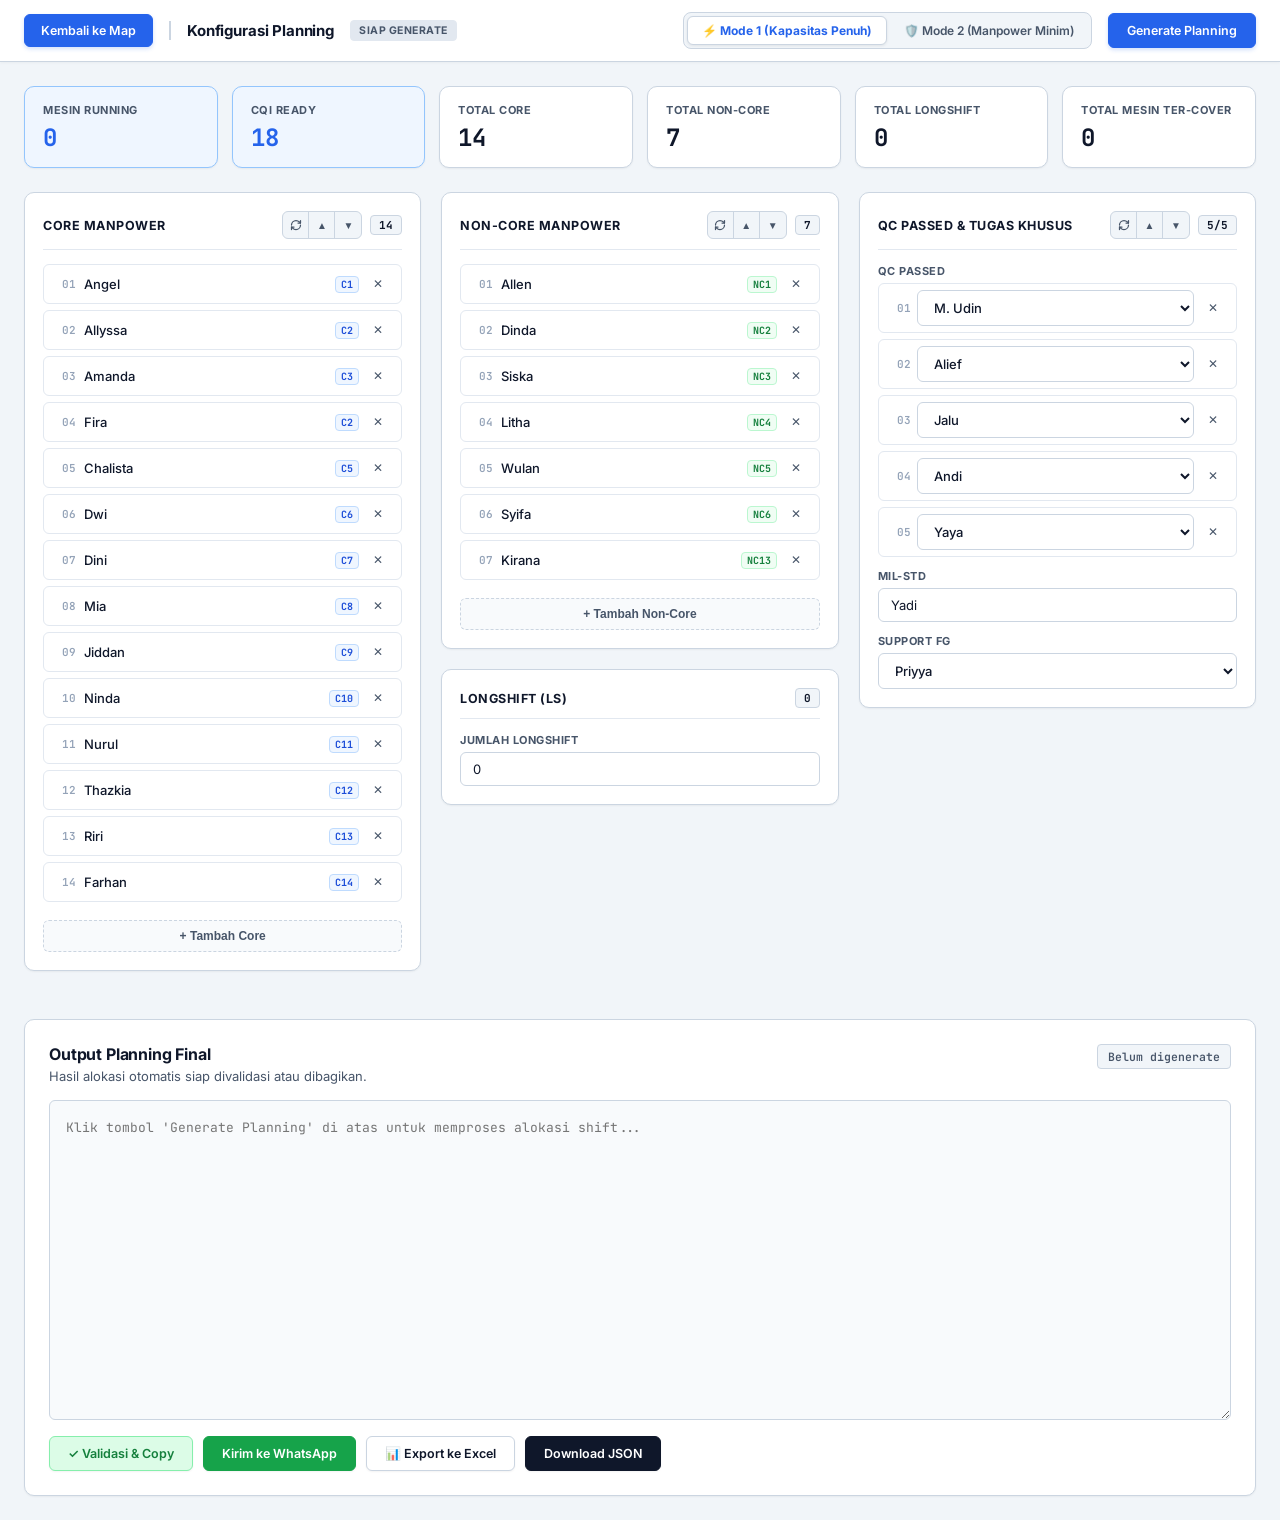
==== commit 3985417a: "Add files via upload" ====
--- a/config.html
+++ b/config.html
@@ -1,1447 +1,2354 @@
-<!DOCTYPE html>
+<!doctype html>
 <html lang="id">
-<head>
-<meta charset="UTF-8">
-<meta name="viewport" content="width=device-width, initial-scale=1.0">
-<title>Planning Shift & Konfigurasi — Liquid 3</title>
-<link rel="preconnect" href="https://fonts.googleapis.com">
-<link rel="preconnect" href="https://fonts.gstatic.com" crossorigin>
-<link href="https://fonts.googleapis.com/css2?family=Inter:wght@400;500;600;700;800&family=JetBrains+Mono:wght@400;500;600;700&display=swap" rel="stylesheet">
-<style>
-  :root {
-    --bg: #f1f5f9;
-    --surface: #ffffff;
-    --surface-hover: #f8fafc;
-    --border: #cbd5e1;
-    --border-subtle: #e2e8f0;
-    --text-main: #0f172a;
-    --text-muted: #475569;
-    --text-subtle: #94a3b8;
-    --accent: #2563eb;
-    --accent-hover: #1d4ed8;
-    --accent-bg: #eff6ff;
-    --success: #16a34a;
-    --success-hover: #15803d;
-    --success-bg: #dcfce7;
-    --warning: #d97706;
-    --warning-bg: #fef3c7;
-    --danger: #dc2626;
-    --danger-bg: #fee2e2;
-    --radius: 10px;
-    --radius-sm: 6px;
-    --shadow-sm: 0 1px 2px 0 rgba(0, 0, 0, 0.05);
-    --shadow: 0 4px 6px -1px rgba(0, 0, 0, 0.06), 0 2px 4px -2px rgba(0, 0, 0, 0.04);
-    --shadow-lg: 0 10px 15px -3px rgba(0, 0, 0, 0.08), 0 4px 6px -4px rgba(0, 0, 0, 0.04);
-  }
-  * { box-sizing: border-box; }
-  body {
-    margin: 0;
-    background: var(--bg);
-    color: var(--text-main);
-    font-family: 'Inter', -apple-system, BlinkMacSystemFont, 'Segoe UI', Roboto, sans-serif;
-    -webkit-font-smoothing: antialiased;
-    display: flex;
-    flex-direction: column;
-    min-height: 100vh;
-  }
-
-  /* Header */
-  .topbar {
-    height: 62px;
-    background: var(--surface);
-    border-bottom: 1px solid var(--border);
-    display: flex;
-    align-items: center;
-    justify-content: space-between;
-    padding: 0 24px;
-    flex-shrink: 0;
-    box-shadow: 0 1px 3px 0 rgba(0,0,0,0.04);
-    position: sticky;
-    top: 0;
-    z-index: 100;
-  }
-  .topbar-left { display: flex; align-items: center; gap: 16px; }
-  
-  .back-btn {
-    text-decoration: none;
-    color: #ffffff;
-    font-size: 12.5px;
-    font-weight: 600;
-    display: inline-flex;
-    align-items: center;
-    justify-content: center;
-    gap: 6px;
-    padding: 8px 16px;
-    border-radius: var(--radius-sm);
-    background: var(--accent);
-    border: 1px solid var(--accent);
-    transition: all 0.15s cubic-bezier(0.4, 0, 0.2, 1);
-    box-shadow: 0 2px 4px rgba(37,99,235,0.2);
-  }
-  .back-btn:hover {
-    background: var(--accent-hover);
-    border-color: var(--accent-hover);
-    transform: translateY(-1px);
-    box-shadow: 0 4px 8px rgba(37,99,235,0.25);
-  }
-  .back-btn:active { transform: translateY(0); }
-  
-  .topbar h1 {
-    font-size: 15px;
-    font-weight: 700;
-    margin: 0;
-    color: var(--text-main);
-    border-left: 2px solid var(--border);
-    padding-left: 16px;
-    letter-spacing: -0.01em;
-  }
-  .badge {
-    font-size: 10.5px;
-    font-weight: 700;
-    text-transform: uppercase;
-    letter-spacing: 0.5px;
-    padding: 3px 8px;
-    border-radius: 4px;
-    background: #e2e8f0;
-    color: var(--text-muted);
-    border: 1px solid var(--border-subtle);
-  }
-  .badge.ok {
-    background: var(--success-bg);
-    color: #15803d;
-    border-color: #bbf7d0;
-  }
-
-  /* Container */
-  .container {
-    max-width: 1400px;
-    width: 100%;
-    margin: 0 auto;
-    padding: 24px;
-    display: flex;
-    flex-direction: column;
-    gap: 24px;
-    flex: 1;
-  }
-
-  /* Realtime Dashboard */
-  .dashboard-grid {
-    display: grid;
-    grid-template-columns: repeat(auto-fit, minmax(180px, 1fr));
-    gap: 14px;
-  }
-  .stat-card {
-    background: var(--surface);
-    padding: 16px 18px;
-    border-radius: var(--radius);
-    border: 1px solid var(--border);
-    box-shadow: var(--shadow-sm);
-    display: flex;
-    flex-direction: column;
-    justify-content: space-between;
-    transition: transform 0.15s ease, box-shadow 0.15s ease, border-color 0.15s ease;
-  }
-  .stat-card:hover {
-    transform: translateY(-2px);
-    box-shadow: var(--shadow);
-    border-color: #94a3b8;
-  }
-  .stat-card p {
-    margin: 0;
-    font-size: 11px;
-    font-weight: 700;
-    text-transform: uppercase;
-    color: var(--text-muted);
-    letter-spacing: 0.5px;
-  }
-  .stat-card span {
-    margin-top: 8px;
-    font-family: 'JetBrains Mono', monospace;
-    font-size: 24px;
-    font-weight: 700;
-    color: var(--text-main);
-    line-height: 1.1;
-  }
-  .stat-card.highlight {
-    border-color: #93c5fd;
-    background: #eff6ff;
-  }
-  .stat-card.highlight span { color: var(--accent); }
-
-  /* Pengaturan Manpower 3 Kolom */
-  .settings-section-title {
-    font-size: 13px;
-    font-weight: 700;
-    text-transform: uppercase;
-    color: var(--text-muted);
-    letter-spacing: 0.5px;
-    margin-bottom: 8px;
-    display: flex;
-    align-items: center;
-    justify-content: space-between;
-  }
-  .cols-3-grid {
-    display: grid;
-    grid-template-columns: repeat(3, 1fr);
-    gap: 20px;
-    align-items: start;
-  }
-  @media (max-width: 1024px) {
-    .cols-3-grid { grid-template-columns: 1fr; }
-    .topbar { padding: 0 16px; height: auto; padding-top: 12px; padding-bottom: 12px; flex-wrap: wrap; gap: 12px; }
-  }
-
-  /* Kotak Kolom Manpower */
-  .config-box {
-    background: var(--surface);
-    border: 1px solid var(--border);
-    border-radius: var(--radius);
-    padding: 18px;
-    box-shadow: var(--shadow-sm);
-    display: flex;
-    flex-direction: column;
-    gap: 14px;
-  }
-  .box-header {
-    display: flex;
-    align-items: center;
-    justify-content: space-between;
-    border-bottom: 1px solid var(--border-subtle);
-    padding-bottom: 10px;
-    gap: 8px;
-  }
-  .box-header h3 {
-    margin: 0;
-    font-size: 12.5px;
-    font-weight: 700;
-    color: var(--text-main);
-    text-transform: uppercase;
-    letter-spacing: 0.5px;
-    flex: 1;
-  }
-  .count-badge {
-    font-family: 'JetBrains Mono', monospace;
-    font-size: 11px;
-    background: var(--bg);
-    padding: 2px 8px;
-    border-radius: 4px;
-    font-weight: 700;
-    color: var(--text-main);
-    border: 1px solid var(--border);
-    flex-shrink: 0;
-  }
-
-  /* Styling Tombol Rolling */
-  .rolling-group {
-    display: flex;
-    align-items: center;
-    background: var(--bg);
-    border: 1px solid var(--border);
-    border-radius: 6px;
-    overflow: hidden;
-    flex-shrink: 0;
-  }
-  .rolling-group .icon-btn {
-    border: none;
-    border-radius: 0;
-    background: transparent;
-    height: 26px;
-    width: 26px;
-    display: grid;
-    place-items: center;
-    color: var(--text-muted);
-    font-size: 10px;
-    cursor: pointer;
-    transition: background 0.15s ease, color 0.15s ease;
-  }
-  .rolling-group .icon-btn:not(:last-child) { border-right: 1px solid var(--border); }
-  .rolling-group .icon-btn:hover { background: #e2e8f0; color: var(--text-main); }
-
-  /* List container memanjang ke bawah */
-  .list-container { display: flex; flex-direction: column; gap: 6px; }
-  
-  .list-item {
-    display: flex;
-    align-items: center;
-    gap: 6px;
-    padding: 6px 10px;
-    border: 1px solid var(--border-subtle);
-    background: var(--surface);
-    border-radius: var(--radius-sm);
-    transition: border-color 0.15s ease, box-shadow 0.15s ease;
-  }
-  .list-item:hover { border-color: #94a3b8; }
-  .list-item:focus-within { border-color: var(--accent); box-shadow: 0 0 0 2px rgba(37,99,235,0.1); }
-  .list-item .num {
-    width: 22px;
-    text-align: right;
-    font-family: 'JetBrains Mono', monospace;
-    font-size: 11px;
-    font-weight: 600;
-    color: var(--text-subtle);
-    flex-shrink: 0;
-  }
-  .list-item input {
-    flex: 1;
-    min-width: 0;
-    background: transparent;
-    border: none;
-    outline: none;
-    color: var(--text-main);
-    font-size: 13px;
-    font-family: inherit;
-    font-weight: 500;
-  }
-  .list-item input::placeholder { color: #cbd5e1; }
-
-  .icon-btn {
-    width: 26px;
-    height: 26px;
-    display: grid;
-    place-items: center;
-    border: none;
-    background: transparent;
-    color: var(--text-muted);
-    border-radius: 4px;
-    cursor: pointer;
-    font-size: 12px;
-    transition: all 0.15s ease;
-    flex-shrink: 0;
-  }
-  .icon-btn:hover { background: #e2e8f0; color: var(--text-main); }
-  .icon-btn.del:hover { color: var(--danger); background: #fee2e2; }
-
-  .add-btn {
-    width: 100%;
-    padding: 8px;
-    border: 1px dashed var(--border);
-    background: #f8fafc;
-    color: var(--text-muted);
-    border-radius: var(--radius-sm);
-    font-size: 12px;
-    font-weight: 600;
-    cursor: pointer;
-    transition: all 0.15s ease;
-    text-align: center;
-    margin-top: 4px;
-  }
-  .add-btn:hover {
-    border-color: var(--accent);
-    color: var(--accent);
-    background: #eff6ff;
-  }
-
-  /* Sub-fields di kolom */
-  .sub-fields-group { display: flex; flex-direction: column; gap: 12px; }
-  .field-group label {
-    display: block;
-    font-size: 11px;
-    font-weight: 700;
-    color: var(--text-muted);
-    margin-bottom: 5px;
-    text-transform: uppercase;
-    letter-spacing: 0.5px;
-  }
-  .field-group input {
-    width: 100%;
-    padding: 8px 12px;
-    border-radius: var(--radius-sm);
-    border: 1px solid var(--border);
-    background: var(--surface);
-    color: var(--text-main);
-    font-size: 13px;
-    font-family: inherit;
-    outline: none;
-    transition: border-color 0.15s ease, box-shadow 0.15s ease;
-  }
-  .field-group input:focus {
-    border-color: var(--accent);
-    box-shadow: 0 0 0 3px rgba(37,99,235,0.12);
-  }
-
-  /* Alert Box */
-  .alert-container { display: flex; flex-direction: column; gap: 10px; }
-  .alert-card {
-    padding: 12px 16px;
-    border-radius: var(--radius-sm);
-    font-size: 13px;
-    font-weight: 500;
-    display: flex;
-    align-items: flex-start;
-    gap: 10px;
-    border: 1px solid transparent;
-    box-shadow: var(--shadow-sm);
-    line-height: 1.5;
-  }
-  .alert-card.info { background: #eff6ff; border-color: #bfdbfe; color: #1e40af; }
-  .alert-card.success { background: var(--success-bg); border-color: #bbf7d0; color: #15803d; }
-  .alert-card.warning { background: #fef3c7; border-color: #fde68a; color: #92400e; }
-  .alert-card.danger { background: #fee2e2; border-color: #fecaca; color: #991b1b; }
-
-  /* Output Planning Section */
-  .card {
-    background: var(--surface);
-    border: 1px solid var(--border);
-    border-radius: var(--radius);
-    padding: 24px;
-    box-shadow: var(--shadow-sm);
-    display: flex;
-    flex-direction: column;
-    gap: 16px;
-  }
-  .card-head { display: flex; align-items: flex-start; justify-content: space-between; }
-  .card-head h2 { margin: 0; font-size: 16px; font-weight: 700; color: var(--text-main); letter-spacing: -0.01em; }
-  .card-head p { margin: 4px 0 0; font-size: 13px; color: var(--text-muted); }
-  .card-head .meta {
-    font-family: 'JetBrains Mono', monospace;
-    font-size: 11.5px;
-    font-weight: 600;
-    color: var(--text-muted);
-    background: var(--bg);
-    padding: 4px 10px;
-    border-radius: 4px;
-    border: 1px solid var(--border);
-  }
-
-  #textOutput {
-    width: 100%;
-    height: 320px;
-    resize: vertical;
-    border-radius: var(--radius-sm);
-    border: 1px solid var(--border);
-    background: #f8fafc;
-    padding: 16px;
-    color: #0f172a;
-    font-family: 'JetBrains Mono', monospace;
-    font-size: 13px;
-    line-height: 1.65;
-    outline: none;
-    transition: border-color 0.15s ease, background 0.15s ease, box-shadow 0.15s ease;
-  }
-  #textOutput:focus {
-    border-color: var(--accent);
-    background: var(--surface);
-    box-shadow: 0 0 0 3px rgba(37,99,235,0.12);
-  }
-
-  .actions { display: flex; flex-wrap: wrap; gap: 10px; }
-  .btn {
-    display: inline-flex;
-    align-items: center;
-    justify-content: center;
-    gap: 8px;
-    padding: 9px 18px;
-    border-radius: var(--radius-sm);
-    font-size: 12.5px;
-    font-weight: 600;
-    cursor: pointer;
-    border: 1px solid var(--border);
-    background: var(--surface);
-    color: var(--text-main);
-    transition: all 0.15s cubic-bezier(0.4, 0, 0.2, 1);
-    font-family: inherit;
-    box-shadow: var(--shadow-sm);
-  }
-  .btn:hover { background: var(--surface-hover); border-color: #94a3b8; transform: translateY(-1px); }
-  .btn:active { transform: translateY(0); }
-  .btn-primary {
-    background: var(--accent);
-    border-color: var(--accent);
-    color: #ffffff;
-    box-shadow: 0 2px 4px rgba(37,99,235,0.2);
-  }
-  .btn-primary:hover {
-    background: var(--accent-hover);
-    border-color: var(--accent-hover);
-    color: #ffffff;
-    box-shadow: 0 4px 8px rgba(37,99,235,0.25);
-  }
-  .btn-ok {
-    border-color: #86efac;
-    background: var(--success-bg);
-    color: #15803d;
-  }
-  .btn-ok:hover { background: #bbf7d0; border-color: #4ade80; color: #166534; }
-  .btn-github {
-    border-color: #0f172a;
-    background: #0f172a;
-    color: #ffffff;
-  }
-  .btn-github:hover { background: #1e293b; border-color: #1e293b; color: #ffffff; }
-
-  /* Mode Switcher Toggle */
-  .mode-switch-group {
-    display: inline-flex;
-    align-items: center;
-    background: var(--bg);
-    border: 1px solid var(--border);
-    border-radius: 8px;
-    padding: 3px;
-    gap: 3px;
-  }
-  .mode-btn {
-    border: none;
-    background: transparent;
-    padding: 6px 14px;
-    border-radius: 6px;
-    font-size: 12px;
-    font-weight: 600;
-    color: var(--text-muted);
-    cursor: pointer;
-    transition: all 0.15s ease;
-    display: inline-flex;
-    align-items: center;
-    gap: 6px;
-    font-family: inherit;
-  }
-  .mode-btn:hover { color: var(--text-main); }
-  .mode-btn.active {
-    background: var(--surface);
-    color: var(--accent);
-    box-shadow: 0 1px 3px rgba(0,0,0,0.08);
-    border: 1px solid var(--border);
-    font-weight: 700;
-  }
-  .mode-desc-tag { font-size: 11px; color: var(--text-muted); font-weight: 500; margin-left: 8px; }
-
-  /* Lock background scrolling when any modal is open */
-  html:has(.modal-overlay.active),
-  body:has(.modal-overlay.active),
-  html.modal-open,
-  body.modal-open {
-    overflow: hidden !important;
-    height: 100% !important;
-    touch-action: none;
-  }
-
-  /* Modal Resolusi Kapasitas Overflow */
-  .modal-overlay {
-    position: fixed;
-    inset: 0;
-    background: rgba(15, 23, 42, 0.6);
-    backdrop-filter: blur(4px);
-    display: none;
-    place-items: center;
-    z-index: 1000;
-    padding: 20px;
-    overflow-y: auto;
-    overscroll-behavior: contain;
-  }
-  .modal-overlay.active { display: grid; }
-  .modal-card {
-    background: var(--surface);
-    border: 1px solid var(--border);
-    border-radius: 12px;
-    width: 100%;
-    max-width: 680px;
-    box-shadow: var(--shadow-lg);
-    overflow: hidden;
-    display: flex;
-    flex-direction: column;
-    animation: modalIn 0.2s cubic-bezier(0.4, 0, 0.2, 1);
-  }
-  @keyframes modalIn {
-    from { opacity: 0; transform: scale(0.96) translateY(8px); }
-    to { opacity: 1; transform: scale(1) translateY(0); }
-  }
-  .modal-header {
-    padding: 18px 24px;
-    border-bottom: 1px solid var(--border-subtle);
-    display: flex;
-    align-items: center;
-    justify-content: space-between;
-    background: #fffbeb;
-  }
-  .modal-title-box { display: flex; align-items: center; gap: 12px; }
-  .warning-badge-icon { font-size: 24px; }
-  .modal-title { margin: 0; font-size: 15.5px; font-weight: 700; color: #92400e; letter-spacing: -0.01em; }
-  .modal-subtitle { margin: 2px 0 0; font-size: 12px; color: #b45309; }
-  .modal-close-btn {
-    background: transparent;
-    border: none;
-    font-size: 18px;
-    color: var(--text-muted);
-    cursor: pointer;
-    border-radius: 4px;
-    width: 30px;
-    height: 30px;
-    display: grid;
-    place-items: center;
-    transition: background 0.15s ease, color 0.15s ease;
-  }
-  .modal-close-btn:hover { background: rgba(0,0,0,0.06); color: var(--text-main); }
-  .modal-body {
-    padding: 24px;
-    display: flex;
-    flex-direction: column;
-    gap: 16px;
-    max-height: 65vh;
-    overflow-y: auto;
-    overscroll-behavior: contain;
-  }
-  .overflow-info-banner {
-    background: #fef2f2;
-    border: 1px solid #fecaca;
-    border-radius: var(--radius-sm);
-    padding: 12px 16px;
-    font-size: 12.5px;
-    color: #991b1b;
-    line-height: 1.5;
-  }
-  .overflow-section-title {
-    font-size: 11.5px;
-    font-weight: 700;
-    text-transform: uppercase;
-    color: var(--text-muted);
-    letter-spacing: 0.5px;
-    margin-top: 4px;
-  }
-  .overflow-machines-grid {
-    display: grid;
-    grid-template-columns: repeat(auto-fill, minmax(180px, 1fr));
-    gap: 10px;
-  }
-  .uncovered-machine-pill {
-    background: #f8fafc;
-    border: 1px solid #cbd5e1;
-    border-radius: var(--radius-sm);
-    padding: 8px 12px;
-    display: flex;
-    flex-direction: column;
-    gap: 2px;
-  }
-  .uncovered-machine-pill .m-name { font-weight: 700; font-size: 13px; color: #0f172a; }
-  .uncovered-machine-pill .m-detail { font-size: 11px; color: #64748b; font-family: 'JetBrains Mono', monospace; }
-  .overflow-slots-grid {
-    display: grid;
-    grid-template-columns: repeat(auto-fill, minmax(190px, 1fr));
-    gap: 10px;
-  }
-  .slot-capacity-pill {
-    background: #eff6ff;
-    border: 1px solid #bfdbfe;
-    border-radius: var(--radius-sm);
-    padding: 8px 12px;
-    font-size: 12px;
-    color: #1e40af;
-    display: flex;
-    justify-content: space-between;
-    align-items: center;
-  }
-  .modal-footer {
-    padding: 16px 24px;
-    border-top: 1px solid var(--border-subtle);
-    background: var(--bg);
-    display: flex;
-    justify-content: flex-end;
-    gap: 10px;
-    flex-wrap: wrap;
-  }
-  .btn-history { background: #0f766e; border-color: #0f766e; color: #ffffff; }
-  .btn-history:hover { background: #115e59; border-color: #115e59; color: #ffffff; }
-
-  /* Modal Tambah Manpower & Master Selector */
-  .add-mp-grid {
-    display: grid;
-    grid-template-columns: 1.15fr 1fr;
-    gap: 22px;
-    align-items: stretch;
-  }
-  @media (max-width: 768px) {
-    .add-mp-grid { grid-template-columns: 1fr; gap: 18px; }
-  }
-  .add-mp-form-col {
-    display: flex;
-    flex-direction: column;
-  }
-  .add-mp-master-col {
-    background: #f8fafc;
-    border: 1px solid var(--border);
-    border-radius: var(--radius-sm);
-    padding: 16px;
-    display: flex;
-    flex-direction: column;
-  }
-  .unused-master-container {
-    display: flex;
-    flex-direction: column;
-    gap: 8px;
-    max-height: 290px;
-    overflow-y: auto;
-    padding-right: 4px;
-  }
-  .unused-master-card {
-    background: #ffffff;
-    border: 1px solid var(--border-subtle);
-    border-radius: var(--radius-sm);
-    padding: 8px 12px;
-    display: flex;
-    align-items: center;
-    justify-content: space-between;
-    gap: 10px;
-    transition: all 0.15s ease;
-    cursor: pointer;
-  }
-  .unused-master-card:hover {
-    border-color: var(--accent);
-    background: #eff6ff;
-    box-shadow: var(--shadow-sm);
-  }
-  .unused-master-info {
-    display: flex;
-    flex-direction: column;
-    gap: 2px;
-    min-width: 0;
-  }
-  .unused-master-name {
-    font-size: 13px;
-    font-weight: 600;
-    color: var(--text-main);
-    display: flex;
-    align-items: center;
-    gap: 6px;
-  }
-  .unused-master-meta {
-    font-size: 11px;
-    color: var(--text-muted);
-    font-family: 'JetBrains Mono', monospace;
-  }
-  .mp-id-badge {
-    font-family: 'JetBrains Mono', monospace;
-    font-size: 11px;
-    font-weight: 700;
-    padding: 2px 6px;
-    border-radius: 4px;
-    flex-shrink: 0;
-  }
-  .mp-id-badge.core {
-    background: #eff6ff;
-    color: #1d4ed8;
-    border: 1px solid #bfdbfe;
-  }
-  .mp-id-badge.noncore {
-    background: #f0fdf4;
-    color: #15803d;
-    border: 1px solid #bbf7d0;
-  }
-  .mode-tab-btn {
-    flex: 1;
-    font-size: 12px;
-    font-weight: 600;
-    padding: 8px 12px;
-    border-radius: 6px;
-    cursor: pointer;
-    border: 1px solid var(--border);
-    background: #ffffff;
-    color: var(--text-muted);
-    transition: all 0.15s ease;
-    display: inline-flex;
-    align-items: center;
-    justify-content: center;
-    gap: 6px;
-  }
-  .mode-tab-btn.active {
-    background: #eff6ff;
-    border-color: var(--accent);
-    color: var(--accent);
-    font-weight: 700;
-    box-shadow: 0 1px 3px rgba(37,99,235,0.15);
-  }
-
-  /* Mobile Responsiveness */
-  @media (max-width: 768px) {
-    .topbar {
-      flex-direction: column;
-      align-items: stretch;
-      padding: 16px;
-      gap: 16px;
-    }
-    .topbar-left {
-      flex-wrap: wrap;
-      gap: 10px;
-    }
-    .topbar > div:last-child {
-      flex-direction: column;
-      align-items: stretch !important;
-      gap: 12px !important;
-    }
-    .mode-switch-group {
-      display: flex;
-    }
-    .mode-btn {
-      flex: 1;
-      justify-content: center;
-      padding: 8px 10px;
-      font-size: 11px;
-    }
-    .topbar > div:last-child .btn {
-      width: 100%;
-    }
-    .container {
-      padding: 16px;
-      gap: 16px;
-    }
-    .dashboard-grid {
-      grid-template-columns: repeat(2, 1fr);
-    }
-    .card-head {
-      flex-direction: column;
-      align-items: flex-start;
-      gap: 12px;
-    }
-    .actions {
-      flex-direction: column;
-      width: 100%;
-    }
-    .actions .btn {
-      width: 100%;
-    }
-    .modal-card {
-      margin: 16px;
-      width: calc(100% - 32px);
-      max-height: 85vh;
-    }
-    .modal-header, .modal-body, .modal-footer {
-      padding: 16px;
-    }
-    .modal-footer {
-      flex-direction: column;
-    }
-    .modal-footer .btn {
-      width: 100%;
-      justify-content: center;
-    }
-    .box-header {
-      flex-direction: column;
-      align-items: flex-start;
-    }
-    .rolling-group {
-      width: 100%;
-    }
-    .rolling-group .icon-btn {
-      flex: 1;
-    }
-    .stat-card {
-      padding: 12px;
-    }
-    .stat-card span {
-      font-size: 20px;
-    }
-  }
-</style>
-</head>
-<body>
-
-  <header class="topbar">
-    <div class="topbar-left">
-      <a class="back-btn" href="index.html">Kembali ke Map</a>
-      <h1>Konfigurasi Planning</h1>
-      <span class="badge" id="statusBadge">Siap Generate</span>
-    </div>
-    <div style="display: flex; align-items: center; gap: 16px;">
-      <div class="mode-switch-group">
-        <button class="mode-btn active" id="btnMode1" onclick="setPlanningMode(1)" title="Mesin running banyak, manpower noncore & LS cukup (Maks 2 Non-Core/CQI)">
-          ⚡ Mode 1 (Kapasitas Penuh)
-        </button>
-        <button class="mode-btn" id="btnMode2" onclick="setPlanningMode(2)" title="Mesin running sedikit, manpower noncore & LS minim (Maks 1 Non-Core/CQI)">
-          🛡️ Mode 2 (Manpower Minim)
+  <head>
+    <meta charset="UTF-8" />
+    <meta name="viewport" content="width=device-width, initial-scale=1.0" />
+    <title>Planning Shift & Konfigurasi — Liquid 3</title>
+    <link rel="preconnect" href="https://fonts.googleapis.com" />
+    <link rel="preconnect" href="https://fonts.gstatic.com" crossorigin />
+    <link
+      href="https://fonts.googleapis.com/css2?family=Inter:wght@400;500;600;700;800&family=JetBrains+Mono:wght@400;500;600;700&display=swap"
+      rel="stylesheet"
+    />
+    <style>
+      :root {
+        --bg: #f1f5f9;
+        --surface: #ffffff;
+        --surface-hover: #f8fafc;
+        --border: #cbd5e1;
+        --border-subtle: #e2e8f0;
+        --text-main: #0f172a;
+        --text-muted: #475569;
+        --text-subtle: #94a3b8;
+        --accent: #2563eb;
+        --accent-hover: #1d4ed8;
+        --accent-bg: #eff6ff;
+        --success: #16a34a;
+        --success-hover: #15803d;
+        --success-bg: #dcfce7;
+        --warning: #d97706;
+        --warning-bg: #fef3c7;
+        --danger: #dc2626;
+        --danger-bg: #fee2e2;
+        --radius: 10px;
+        --radius-sm: 6px;
+        --shadow-sm: 0 1px 2px 0 rgba(0, 0, 0, 0.05);
+        --shadow:
+          0 4px 6px -1px rgba(0, 0, 0, 0.06), 0 2px 4px -2px rgba(0, 0, 0, 0.04);
+        --shadow-lg:
+          0 10px 15px -3px rgba(0, 0, 0, 0.08),
+          0 4px 6px -4px rgba(0, 0, 0, 0.04);
+      }
+      * {
+        box-sizing: border-box;
+      }
+      body {
+        margin: 0;
+        background: var(--bg);
+        color: var(--text-main);
+        font-family:
+          "Inter",
+          -apple-system,
+          BlinkMacSystemFont,
+          "Segoe UI",
+          Roboto,
+          sans-serif;
+        -webkit-font-smoothing: antialiased;
+        display: flex;
+        flex-direction: column;
+        min-height: 100vh;
+      }
+
+      /* Header */
+      .topbar {
+        height: 62px;
+        background: var(--surface);
+        border-bottom: 1px solid var(--border);
+        display: flex;
+        align-items: center;
+        justify-content: space-between;
+        padding: 0 24px;
+        flex-shrink: 0;
+        box-shadow: 0 1px 3px 0 rgba(0, 0, 0, 0.04);
+        position: sticky;
+        top: 0;
+        z-index: 100;
+      }
+      .topbar-left {
+        display: flex;
+        align-items: center;
+        gap: 16px;
+      }
+
+      .back-btn {
+        text-decoration: none;
+        color: #ffffff;
+        font-size: 12.5px;
+        font-weight: 600;
+        display: inline-flex;
+        align-items: center;
+        justify-content: center;
+        gap: 6px;
+        padding: 8px 16px;
+        border-radius: var(--radius-sm);
+        background: var(--accent);
+        border: 1px solid var(--accent);
+        transition: all 0.15s cubic-bezier(0.4, 0, 0.2, 1);
+        box-shadow: 0 2px 4px rgba(37, 99, 235, 0.2);
+      }
+      .back-btn:hover {
+        background: var(--accent-hover);
+        border-color: var(--accent-hover);
+        transform: translateY(-1px);
+        box-shadow: 0 4px 8px rgba(37, 99, 235, 0.25);
+      }
+      .back-btn:active {
+        transform: translateY(0);
+      }
+
+      .topbar h1 {
+        font-size: 15px;
+        font-weight: 700;
+        margin: 0;
+        color: var(--text-main);
+        border-left: 2px solid var(--border);
+        padding-left: 16px;
+        letter-spacing: -0.01em;
+      }
+      .badge {
+        font-size: 10.5px;
+        font-weight: 700;
+        text-transform: uppercase;
+        letter-spacing: 0.5px;
+        padding: 3px 8px;
+        border-radius: 4px;
+        background: #e2e8f0;
+        color: var(--text-muted);
+        border: 1px solid var(--border-subtle);
+      }
+      .badge.ok {
+        background: var(--success-bg);
+        color: #15803d;
+        border-color: #bbf7d0;
+      }
+
+      /* Container */
+      .container {
+        max-width: 1400px;
+        width: 100%;
+        margin: 0 auto;
+        padding: 24px;
+        display: flex;
+        flex-direction: column;
+        gap: 24px;
+        flex: 1;
+      }
+
+      /* Realtime Dashboard */
+      .dashboard-grid {
+        display: grid;
+        grid-template-columns: repeat(auto-fit, minmax(180px, 1fr));
+        gap: 14px;
+      }
+      .stat-card {
+        background: var(--surface);
+        padding: 16px 18px;
+        border-radius: var(--radius);
+        border: 1px solid var(--border);
+        box-shadow: var(--shadow-sm);
+        display: flex;
+        flex-direction: column;
+        justify-content: space-between;
+        transition:
+          transform 0.15s ease,
+          box-shadow 0.15s ease,
+          border-color 0.15s ease;
+      }
+      .stat-card:hover {
+        transform: translateY(-2px);
+        box-shadow: var(--shadow);
+        border-color: #94a3b8;
+      }
+      .stat-card p {
+        margin: 0;
+        font-size: 11px;
+        font-weight: 700;
+        text-transform: uppercase;
+        color: var(--text-muted);
+        letter-spacing: 0.5px;
+      }
+      .stat-card span {
+        margin-top: 8px;
+        font-family: "JetBrains Mono", monospace;
+        font-size: 24px;
+        font-weight: 700;
+        color: var(--text-main);
+        line-height: 1.1;
+      }
+      .stat-card.highlight {
+        border-color: #93c5fd;
+        background: #eff6ff;
+      }
+      .stat-card.highlight span {
+        color: var(--accent);
+      }
+
+      /* Pengaturan Manpower 3 Kolom */
+      .settings-section-title {
+        font-size: 13px;
+        font-weight: 700;
+        text-transform: uppercase;
+        color: var(--text-muted);
+        letter-spacing: 0.5px;
+        margin-bottom: 8px;
+        display: flex;
+        align-items: center;
+        justify-content: space-between;
+      }
+      .cols-3-grid {
+        display: grid;
+        grid-template-columns: repeat(3, 1fr);
+        gap: 20px;
+        align-items: start;
+      }
+      @media (max-width: 1024px) {
+        .cols-3-grid {
+          grid-template-columns: 1fr;
+        }
+        .topbar {
+          padding: 0 16px;
+          height: auto;
+          padding-top: 12px;
+          padding-bottom: 12px;
+          flex-wrap: wrap;
+          gap: 12px;
+        }
+      }
+
+      /* Kotak Kolom Manpower */
+      .config-box {
+        background: var(--surface);
+        border: 1px solid var(--border);
+        border-radius: var(--radius);
+        padding: 18px;
+        box-shadow: var(--shadow-sm);
+        display: flex;
+        flex-direction: column;
+        gap: 14px;
+      }
+      .box-header {
+        display: flex;
+        align-items: center;
+        justify-content: space-between;
+        border-bottom: 1px solid var(--border-subtle);
+        padding-bottom: 10px;
+        gap: 8px;
+      }
+      .box-header h3 {
+        margin: 0;
+        font-size: 12.5px;
+        font-weight: 700;
+        color: var(--text-main);
+        text-transform: uppercase;
+        letter-spacing: 0.5px;
+        flex: 1;
+      }
+      .count-badge {
+        font-family: "JetBrains Mono", monospace;
+        font-size: 11px;
+        background: var(--bg);
+        padding: 2px 8px;
+        border-radius: 4px;
+        font-weight: 700;
+        color: var(--text-main);
+        border: 1px solid var(--border);
+        flex-shrink: 0;
+      }
+
+      /* Styling Tombol Rolling */
+      .rolling-group {
+        display: flex;
+        align-items: center;
+        background: var(--bg);
+        border: 1px solid var(--border);
+        border-radius: 6px;
+        overflow: hidden;
+        flex-shrink: 0;
+      }
+      .rolling-group .icon-btn {
+        border: none;
+        border-radius: 0;
+        background: transparent;
+        height: 26px;
+        width: 26px;
+        display: grid;
+        place-items: center;
+        color: var(--text-muted);
+        font-size: 10px;
+        cursor: pointer;
+        transition:
+          background 0.15s ease,
+          color 0.15s ease;
+      }
+      .rolling-group .icon-btn:not(:last-child) {
+        border-right: 1px solid var(--border);
+      }
+      .rolling-group .icon-btn:hover {
+        background: #e2e8f0;
+        color: var(--text-main);
+      }
+
+      /* List container memanjang ke bawah */
+      .list-container {
+        display: flex;
+        flex-direction: column;
+        gap: 6px;
+      }
+
+      .list-item {
+        display: flex;
+        align-items: center;
+        gap: 6px;
+        padding: 6px 10px;
+        border: 1px solid var(--border-subtle);
+        background: var(--surface);
+        border-radius: var(--radius-sm);
+        transition:
+          border-color 0.15s ease,
+          box-shadow 0.15s ease;
+      }
+      .list-item:hover {
+        border-color: #94a3b8;
+      }
+      .list-item:focus-within {
+        border-color: var(--accent);
+        box-shadow: 0 0 0 2px rgba(37, 99, 235, 0.1);
+      }
+      .list-item .num {
+        width: 22px;
+        text-align: right;
+        font-family: "JetBrains Mono", monospace;
+        font-size: 11px;
+        font-weight: 600;
+        color: var(--text-subtle);
+        flex-shrink: 0;
+      }
+      .list-item input {
+        flex: 1;
+        min-width: 0;
+        background: transparent;
+        border: none;
+        outline: none;
+        color: var(--text-main);
+        font-size: 13px;
+        font-family: inherit;
+        font-weight: 500;
+      }
+      .list-item input::placeholder {
+        color: #cbd5e1;
+      }
+      .list-item select,
+      .qc-select {
+        flex: 1;
+        min-width: 0;
+        background: transparent;
+        border: none;
+        outline: none;
+        color: var(--text-main);
+        font-size: 13px;
+        font-family: inherit;
+        font-weight: 500;
+        cursor: pointer;
+      }
+      .config-select,
+      .field-group select {
+        width: 100%;
+        padding: 8px 12px;
+        border-radius: var(--radius-sm);
+        border: 1px solid var(--border);
+        background: var(--surface);
+        color: var(--text-main);
+        font-size: 13px;
+        font-family: inherit;
+        font-weight: 500;
+        outline: none;
+        cursor: pointer;
+        transition:
+          border-color 0.15s ease,
+          box-shadow 0.15s ease;
+      }
+      .config-select:focus,
+      .field-group select:focus {
+        border-color: var(--accent);
+        box-shadow: 0 0 0 3px rgba(37, 99, 235, 0.12);
+      }
+
+      .icon-btn {
+        width: 26px;
+        height: 26px;
+        display: grid;
+        place-items: center;
+        border: none;
+        background: transparent;
+        color: var(--text-muted);
+        border-radius: 4px;
+        cursor: pointer;
+        font-size: 12px;
+        transition: all 0.15s ease;
+        flex-shrink: 0;
+      }
+      .icon-btn:hover {
+        background: #e2e8f0;
+        color: var(--text-main);
+      }
+      .icon-btn.del:hover {
+        color: var(--danger);
+        background: #fee2e2;
+      }
+
+      .add-btn {
+        width: 100%;
+        padding: 8px;
+        border: 1px dashed var(--border);
+        background: #f8fafc;
+        color: var(--text-muted);
+        border-radius: var(--radius-sm);
+        font-size: 12px;
+        font-weight: 600;
+        cursor: pointer;
+        transition: all 0.15s ease;
+        text-align: center;
+        margin-top: 4px;
+      }
+      .add-btn:hover {
+        border-color: var(--accent);
+        color: var(--accent);
+        background: #eff6ff;
+      }
+
+      /* Sub-fields di kolom */
+      .sub-fields-group {
+        display: flex;
+        flex-direction: column;
+        gap: 12px;
+      }
+      .field-group label {
+        display: block;
+        font-size: 11px;
+        font-weight: 700;
+        color: var(--text-muted);
+        margin-bottom: 5px;
+        text-transform: uppercase;
+        letter-spacing: 0.5px;
+      }
+      .field-group input {
+        width: 100%;
+        padding: 8px 12px;
+        border-radius: var(--radius-sm);
+        border: 1px solid var(--border);
+        background: var(--surface);
+        color: var(--text-main);
+        font-size: 13px;
+        font-family: inherit;
+        outline: none;
+        transition:
+          border-color 0.15s ease,
+          box-shadow 0.15s ease;
+      }
+      .field-group input:focus {
+        border-color: var(--accent);
+        box-shadow: 0 0 0 3px rgba(37, 99, 235, 0.12);
+      }
+
+      /* Alert Box */
+      .alert-container {
+        display: flex;
+        flex-direction: column;
+        gap: 10px;
+      }
+      .alert-card {
+        padding: 12px 16px;
+        border-radius: var(--radius-sm);
+        font-size: 13px;
+        font-weight: 500;
+        display: flex;
+        align-items: flex-start;
+        gap: 10px;
+        border: 1px solid transparent;
+        box-shadow: var(--shadow-sm);
+        line-height: 1.5;
+      }
+      .alert-card.info {
+        background: #eff6ff;
+        border-color: #bfdbfe;
+        color: #1e40af;
+      }
+      .alert-card.success {
+        background: var(--success-bg);
+        border-color: #bbf7d0;
+        color: #15803d;
+      }
+      .alert-card.warning {
+        background: #fef3c7;
+        border-color: #fde68a;
+        color: #92400e;
+      }
+      .alert-card.danger {
+        background: #fee2e2;
+        border-color: #fecaca;
+        color: #991b1b;
+      }
+
+      /* Output Planning Section */
+      .card {
+        background: var(--surface);
+        border: 1px solid var(--border);
+        border-radius: var(--radius);
+        padding: 24px;
+        box-shadow: var(--shadow-sm);
+        display: flex;
+        flex-direction: column;
+        gap: 16px;
+      }
+      .card-head {
+        display: flex;
+        align-items: flex-start;
+        justify-content: space-between;
+      }
+      .card-head h2 {
+        margin: 0;
+        font-size: 16px;
+        font-weight: 700;
+        color: var(--text-main);
+        letter-spacing: -0.01em;
+      }
+      .card-head p {
+        margin: 4px 0 0;
+        font-size: 13px;
+        color: var(--text-muted);
+      }
+      .card-head .meta {
+        font-family: "JetBrains Mono", monospace;
+        font-size: 11.5px;
+        font-weight: 600;
+        color: var(--text-muted);
+        background: var(--bg);
+        padding: 4px 10px;
+        border-radius: 4px;
+        border: 1px solid var(--border);
+      }
+
+      #textOutput {
+        width: 100%;
+        height: 320px;
+        resize: vertical;
+        border-radius: var(--radius-sm);
+        border: 1px solid var(--border);
+        background: #f8fafc;
+        padding: 16px;
+        color: #0f172a;
+        font-family: "JetBrains Mono", monospace;
+        font-size: 13px;
+        line-height: 1.65;
+        outline: none;
+        transition:
+          border-color 0.15s ease,
+          background 0.15s ease,
+          box-shadow 0.15s ease;
+      }
+      #textOutput:focus {
+        border-color: var(--accent);
+        background: var(--surface);
+        box-shadow: 0 0 0 3px rgba(37, 99, 235, 0.12);
+      }
+
+      .actions {
+        display: flex;
+        flex-wrap: wrap;
+        gap: 10px;
+      }
+      .btn {
+        display: inline-flex;
+        align-items: center;
+        justify-content: center;
+        gap: 8px;
+        padding: 9px 18px;
+        border-radius: var(--radius-sm);
+        font-size: 12.5px;
+        font-weight: 600;
+        cursor: pointer;
+        border: 1px solid var(--border);
+        background: var(--surface);
+        color: var(--text-main);
+        transition: all 0.15s cubic-bezier(0.4, 0, 0.2, 1);
+        font-family: inherit;
+        box-shadow: var(--shadow-sm);
+      }
+      .btn:hover {
+        background: var(--surface-hover);
+        border-color: #94a3b8;
+        transform: translateY(-1px);
+      }
+      .btn:active {
+        transform: translateY(0);
+      }
+      .btn-primary {
+        background: var(--accent);
+        border-color: var(--accent);
+        color: #ffffff;
+        box-shadow: 0 2px 4px rgba(37, 99, 235, 0.2);
+      }
+      .btn-primary:hover {
+        background: var(--accent-hover);
+        border-color: var(--accent-hover);
+        color: #ffffff;
+        box-shadow: 0 4px 8px rgba(37, 99, 235, 0.25);
+      }
+      .btn-ok {
+        border-color: #86efac;
+        background: var(--success-bg);
+        color: #15803d;
+      }
+      .btn-ok:hover {
+        background: #bbf7d0;
+        border-color: #4ade80;
+        color: #166534;
+      }
+      .btn-github {
+        border-color: #0f172a;
+        background: #0f172a;
+        color: #ffffff;
+      }
+      .btn-github:hover {
+        background: #1e293b;
+        border-color: #1e293b;
+        color: #ffffff;
+      }
+
+      /* Mode Switcher Toggle */
+      .mode-switch-group {
+        display: inline-flex;
+        align-items: center;
+        background: var(--bg);
+        border: 1px solid var(--border);
+        border-radius: 8px;
+        padding: 3px;
+        gap: 3px;
+      }
+      .mode-btn {
+        border: none;
+        background: transparent;
+        padding: 6px 14px;
+        border-radius: 6px;
+        font-size: 12px;
+        font-weight: 600;
+        color: var(--text-muted);
+        cursor: pointer;
+        transition: all 0.15s ease;
+        display: inline-flex;
+        align-items: center;
+        gap: 6px;
+        font-family: inherit;
+      }
+      .mode-btn:hover {
+        color: var(--text-main);
+      }
+      .mode-btn.active {
+        background: var(--surface);
+        color: var(--accent);
+        box-shadow: 0 1px 3px rgba(0, 0, 0, 0.08);
+        border: 1px solid var(--border);
+        font-weight: 700;
+      }
+      .mode-desc-tag {
+        font-size: 11px;
+        color: var(--text-muted);
+        font-weight: 500;
+        margin-left: 8px;
+      }
+
+      /* Lock background scrolling when any modal is open */
+      html:has(.modal-overlay.active),
+      body:has(.modal-overlay.active),
+      html.modal-open,
+      body.modal-open {
+        overflow: hidden !important;
+        height: 100% !important;
+        touch-action: none;
+      }
+
+      /* Modal Resolusi Kapasitas Overflow */
+      .modal-overlay {
+        position: fixed;
+        inset: 0;
+        background: rgba(15, 23, 42, 0.6);
+        backdrop-filter: blur(4px);
+        display: none;
+        place-items: center;
+        z-index: 1000;
+        padding: 20px;
+        overflow-y: auto;
+        overscroll-behavior: contain;
+      }
+      .modal-overlay.active {
+        display: grid;
+      }
+      .modal-card {
+        background: var(--surface);
+        border: 1px solid var(--border);
+        border-radius: 12px;
+        width: 100%;
+        max-width: 680px;
+        box-shadow: var(--shadow-lg);
+        overflow: hidden;
+        display: flex;
+        flex-direction: column;
+        animation: modalIn 0.2s cubic-bezier(0.4, 0, 0.2, 1);
+      }
+      @keyframes modalIn {
+        from {
+          opacity: 0;
+          transform: scale(0.96) translateY(8px);
+        }
+        to {
+          opacity: 1;
+          transform: scale(1) translateY(0);
+        }
+      }
+      .modal-header {
+        padding: 18px 24px;
+        border-bottom: 1px solid var(--border-subtle);
+        display: flex;
+        align-items: center;
+        justify-content: space-between;
+        background: #fffbeb;
+      }
+      .modal-title-box {
+        display: flex;
+        align-items: center;
+        gap: 12px;
+      }
+      .warning-badge-icon {
+        font-size: 24px;
+      }
+      .modal-title {
+        margin: 0;
+        font-size: 15.5px;
+        font-weight: 700;
+        color: #92400e;
+        letter-spacing: -0.01em;
+      }
+      .modal-subtitle {
+        margin: 2px 0 0;
+        font-size: 12px;
+        color: #b45309;
+      }
+      .modal-close-btn {
+        background: transparent;
+        border: none;
+        font-size: 18px;
+        color: var(--text-muted);
+        cursor: pointer;
+        border-radius: 4px;
+        width: 30px;
+        height: 30px;
+        display: grid;
+        place-items: center;
+        transition:
+          background 0.15s ease,
+          color 0.15s ease;
+      }
+      .modal-close-btn:hover {
+        background: rgba(0, 0, 0, 0.06);
+        color: var(--text-main);
+      }
+      .modal-body {
+        padding: 24px;
+        display: flex;
+        flex-direction: column;
+        gap: 16px;
+        max-height: 65vh;
+        overflow-y: auto;
+        overscroll-behavior: contain;
+      }
+      .overflow-info-banner {
+        background: #fef2f2;
+        border: 1px solid #fecaca;
+        border-radius: var(--radius-sm);
+        padding: 12px 16px;
+        font-size: 12.5px;
+        color: #991b1b;
+        line-height: 1.5;
+      }
+      .overflow-section-title {
+        font-size: 11.5px;
+        font-weight: 700;
+        text-transform: uppercase;
+        color: var(--text-muted);
+        letter-spacing: 0.5px;
+        margin-top: 4px;
+      }
+      .overflow-machines-grid {
+        display: grid;
+        grid-template-columns: repeat(auto-fill, minmax(180px, 1fr));
+        gap: 10px;
+      }
+      .uncovered-machine-pill {
+        background: #f8fafc;
+        border: 1px solid #cbd5e1;
+        border-radius: var(--radius-sm);
+        padding: 8px 12px;
+        display: flex;
+        flex-direction: column;
+        gap: 2px;
+      }
+      .uncovered-machine-pill .m-name {
+        font-weight: 700;
+        font-size: 13px;
+        color: #0f172a;
+      }
+      .uncovered-machine-pill .m-detail {
+        font-size: 11px;
+        color: #64748b;
+        font-family: "JetBrains Mono", monospace;
+      }
+      .overflow-slots-grid {
+        display: grid;
+        grid-template-columns: repeat(auto-fill, minmax(190px, 1fr));
+        gap: 10px;
+      }
+      .slot-capacity-pill {
+        background: #eff6ff;
+        border: 1px solid #bfdbfe;
+        border-radius: var(--radius-sm);
+        padding: 8px 12px;
+        font-size: 12px;
+        color: #1e40af;
+        display: flex;
+        justify-content: space-between;
+        align-items: center;
+      }
+      .modal-footer {
+        padding: 16px 24px;
+        border-top: 1px solid var(--border-subtle);
+        background: var(--bg);
+        display: flex;
+        justify-content: flex-end;
+        gap: 10px;
+        flex-wrap: wrap;
+      }
+      .btn-history {
+        background: #0f766e;
+        border-color: #0f766e;
+        color: #ffffff;
+      }
+      .btn-history:hover {
+        background: #115e59;
+        border-color: #115e59;
+        color: #ffffff;
+      }
+
+      /* Modal Tambah Manpower & Master Selector */
+      .add-mp-grid {
+        display: grid;
+        grid-template-columns: 1.15fr 1fr;
+        gap: 22px;
+        align-items: stretch;
+      }
+      @media (max-width: 768px) {
+        .add-mp-grid {
+          grid-template-columns: 1fr;
+          gap: 18px;
+        }
+      }
+      .add-mp-form-col {
+        display: flex;
+        flex-direction: column;
+      }
+      .add-mp-master-col {
+        background: #f8fafc;
+        border: 1px solid var(--border);
+        border-radius: var(--radius-sm);
+        padding: 16px;
+        display: flex;
+        flex-direction: column;
+      }
+      .unused-master-container {
+        display: flex;
+        flex-direction: column;
+        gap: 8px;
+        max-height: 290px;
+        overflow-y: auto;
+        padding-right: 4px;
+      }
+      .unused-master-card {
+        background: #ffffff;
+        border: 1px solid var(--border-subtle);
+        border-radius: var(--radius-sm);
+        padding: 8px 12px;
+        display: flex;
+        align-items: center;
+        justify-content: space-between;
+        gap: 10px;
+        transition: all 0.15s ease;
+        cursor: pointer;
+      }
+      .unused-master-card:hover {
+        border-color: var(--accent);
+        background: #eff6ff;
+        box-shadow: var(--shadow-sm);
+      }
+      .unused-master-info {
+        display: flex;
+        flex-direction: column;
+        gap: 2px;
+        min-width: 0;
+      }
+      .unused-master-name {
+        font-size: 13px;
+        font-weight: 600;
+        color: var(--text-main);
+        display: flex;
+        align-items: center;
+        gap: 6px;
+      }
+      .unused-master-meta {
+        font-size: 11px;
+        color: var(--text-muted);
+        font-family: "JetBrains Mono", monospace;
+      }
+      .mp-id-badge {
+        font-family: "JetBrains Mono", monospace;
+        font-size: 11px;
+        font-weight: 700;
+        padding: 2px 6px;
+        border-radius: 4px;
+        flex-shrink: 0;
+      }
+      .mp-id-badge.core {
+        background: #eff6ff;
+        color: #1d4ed8;
+        border: 1px solid #bfdbfe;
+      }
+      .mp-id-badge.noncore {
+        background: #f0fdf4;
+        color: #15803d;
+        border: 1px solid #bbf7d0;
+      }
+      .mode-tab-btn {
+        flex: 1;
+        font-size: 12px;
+        font-weight: 600;
+        padding: 8px 12px;
+        border-radius: 6px;
+        cursor: pointer;
+        border: 1px solid var(--border);
+        background: #ffffff;
+        color: var(--text-muted);
+        transition: all 0.15s ease;
+        display: inline-flex;
+        align-items: center;
+        justify-content: center;
+        gap: 6px;
+      }
+      .mode-tab-btn.active {
+        background: #eff6ff;
+        border-color: var(--accent);
+        color: var(--accent);
+        font-weight: 700;
+        box-shadow: 0 1px 3px rgba(37, 99, 235, 0.15);
+      }
+
+      /* Mobile Responsiveness */
+      @media (max-width: 768px) {
+        .topbar {
+          flex-direction: column;
+          align-items: stretch;
+          padding: 16px;
+          gap: 16px;
+        }
+        .topbar-left {
+          flex-wrap: wrap;
+          gap: 10px;
+        }
+        .topbar > div:last-child {
+          flex-direction: column;
+          align-items: stretch !important;
+          gap: 12px !important;
+        }
+        .mode-switch-group {
+          display: flex;
+        }
+        .mode-btn {
+          flex: 1;
+          justify-content: center;
+          padding: 8px 10px;
+          font-size: 11px;
+        }
+        .topbar > div:last-child .btn {
+          width: 100%;
+        }
+        .container {
+          padding: 16px;
+          gap: 16px;
+        }
+        .dashboard-grid {
+          grid-template-columns: repeat(2, 1fr);
+        }
+        .card-head {
+          flex-direction: column;
+          align-items: flex-start;
+          gap: 12px;
+        }
+        .actions {
+          flex-direction: column;
+          width: 100%;
+        }
+        .actions .btn {
+          width: 100%;
+        }
+        .modal-card {
+          margin: 16px;
+          width: calc(100% - 32px);
+          max-height: 85vh;
+        }
+        .modal-header,
+        .modal-body,
+        .modal-footer {
+          padding: 16px;
+        }
+        .modal-footer {
+          flex-direction: column;
+        }
+        .modal-footer .btn {
+          width: 100%;
+          justify-content: center;
+        }
+        .box-header {
+          flex-direction: column;
+          align-items: flex-start;
+        }
+        .rolling-group {
+          width: 100%;
+        }
+        .rolling-group .icon-btn {
+          flex: 1;
+        }
+        .stat-card {
+          padding: 12px;
+        }
+        .stat-card span {
+          font-size: 20px;
+        }
+      }
+    </style>
+  </head>
+  <body>
+    <header class="topbar">
+      <div class="topbar-left">
+        <a class="back-btn" href="index.html">Kembali ke Map</a>
+        <h1>Konfigurasi Planning</h1>
+        <span class="badge" id="statusBadge">Siap Generate</span>
+      </div>
+      <div style="display: flex; align-items: center; gap: 16px">
+        <div class="mode-switch-group">
+          <button
+            class="mode-btn active"
+            id="btnMode1"
+            onclick="setPlanningMode(1)"
+            title="Mesin running banyak, manpower noncore & LS cukup (Maks 2 Non-Core/CQI)"
+          >
+            ⚡ Mode 1 (Kapasitas Penuh)
+          </button>
+          <button
+            class="mode-btn"
+            id="btnMode2"
+            onclick="setPlanningMode(2)"
+            title="Mesin running sedikit, manpower noncore & LS minim (Maks 1 Non-Core/CQI)"
+          >
+            🛡️ Mode 2 (Manpower Minim)
+          </button>
+        </div>
+        <button class="btn btn-primary" onclick="executePlan()">
+          Generate Planning
         </button>
       </div>
-      <button class="btn btn-primary" onclick="executePlan()">Generate Planning</button>
-    </div>
-  </header>
-
-  <div class="container">
-    <section class="dashboard-grid">
-      <div class="stat-card highlight"><p>Mesin Running</p><span id="db-running">0</span></div>
-      <div class="stat-card highlight"><p>CQI Ready</p><span id="db-cqi-ready">0</span></div>
-      <div class="stat-card"><p>Total Core</p><span id="db-core">0</span></div>
-      <div class="stat-card"><p>Total Non-Core</p><span id="db-noncore">0</span></div>
-      <div class="stat-card"><p>Total Longshift</p><span id="db-ls">0</span></div>
-      <div class="stat-card"><p>Total Mesin Ter-cover</p><span id="db-covered">0</span></div>
-    </section>
-
-    <div>
-      <div class="cols-3-grid">
-        
-        <!-- Kolom 1: Core -->
-        <div class="config-box">
-          <div class="box-header">
-            <h3>Core Manpower</h3>
-            <div class="rolling-group">
-              <button class="icon-btn" onclick="shiftList('core', -1)">▲</button>
-              <button class="icon-btn" onclick="shiftList('core', 1)">▼</button>
-            </div>
-            <span class="count-badge" id="cnt-core">0</span>
-          </div>
-          <div class="list-container" id="coreListContainer"></div>
-          <button class="add-btn" onclick="addManpowerItem('core')">+ Tambah Core</button>
+    </header>
+
+    <div class="container">
+      <section class="dashboard-grid">
+        <div class="stat-card highlight">
+          <p>Mesin Running</p>
+          <span id="db-running">0</span>
         </div>
-
-        <!-- Kolom 2: Non-Core & Longshift -->
-        <div style="display: flex; flex-direction: column; gap: 20px;">
+        <div class="stat-card highlight">
+          <p>CQI Ready</p>
+          <span id="db-cqi-ready">0</span>
+        </div>
+        <div class="stat-card">
+          <p>Total Core</p>
+          <span id="db-core">0</span>
+        </div>
+        <div class="stat-card">
+          <p>Total Non-Core</p>
+          <span id="db-noncore">0</span>
+        </div>
+        <div class="stat-card">
+          <p>Total Longshift</p>
+          <span id="db-ls">0</span>
+        </div>
+        <div class="stat-card">
+          <p>Total Mesin Ter-cover</p>
+          <span id="db-covered">0</span>
+        </div>
+      </section>
+
+      <div>
+        <div class="cols-3-grid">
+          <!-- Kolom 1: Core -->
           <div class="config-box">
             <div class="box-header">
-              <h3>Non-Core Manpower</h3>
+              <h3>Core Manpower</h3>
               <div class="rolling-group">
-                <button class="icon-btn" onclick="shiftList('nonCore', -1)">▲</button>
-                <button class="icon-btn" onclick="shiftList('nonCore', 1)">▼</button>
+                <button
+                  class="icon-btn"
+                  onclick="sortListById('core')"
+                  title="Reset urutan sesuai nomor ID (C1, C2, C3...)"
+                >
+                  <svg width="12" height="12" viewBox="0 0 24 24" fill="none" stroke="currentColor" stroke-width="2.5" stroke-linecap="round" stroke-linejoin="round"><path d="M3 12a9 9 0 0 1 9-9 9.75 9.75 0 0 1 6.74 2.74L21 8"/><path d="M21 3v5h-5"/><path d="M21 12a9 9 0 0 1-9 9 9.75 9.75 0 0 1-6.74-2.74L3 16"/><path d="M8 16H3v5"/></svg>
+                </button>
+                <button class="icon-btn" onclick="shiftList('core', -1)" title="Geser ke atas">
+                  ▲
+                </button>
+                <button class="icon-btn" onclick="shiftList('core', 1)" title="Geser ke bawah">
+                  ▼
+                </button>
               </div>
-              <span class="count-badge" id="cnt-noncore">0</span>
+              <span class="count-badge" id="cnt-core">0</span>
             </div>
-            <div class="list-container" id="nonCoreListContainer"></div>
-            <button class="add-btn" onclick="addManpowerItem('nonCore')">+ Tambah Non-Core</button>
+            <div class="list-container" id="coreListContainer"></div>
+            <button class="add-btn" onclick="addManpowerItem('core')">
+              + Tambah Core
+            </button>
           </div>
 
+          <!-- Kolom 2: Non-Core & Longshift -->
+          <div style="display: flex; flex-direction: column; gap: 20px">
+            <div class="config-box">
+              <div class="box-header">
+                <h3>Non-Core Manpower</h3>
+                <div class="rolling-group">
+                  <button
+                    class="icon-btn"
+                    onclick="sortListById('nonCore')"
+                    title="Reset urutan sesuai nomor ID (NC1, NC2, NC3...)"
+                  >
+                    <svg width="12" height="12" viewBox="0 0 24 24" fill="none" stroke="currentColor" stroke-width="2.5" stroke-linecap="round" stroke-linejoin="round"><path d="M3 12a9 9 0 0 1 9-9 9.75 9.75 0 0 1 6.74 2.74L21 8"/><path d="M21 3v5h-5"/><path d="M21 12a9 9 0 0 1-9 9 9.75 9.75 0 0 1-6.74-2.74L3 16"/><path d="M8 16H3v5"/></svg>
+                  </button>
+                  <button class="icon-btn" onclick="shiftList('nonCore', -1)" title="Geser ke atas">
+                    ▲
+                  </button>
+                  <button class="icon-btn" onclick="shiftList('nonCore', 1)" title="Geser ke bawah">
+                    ▼
+                  </button>
+                </div>
+                <span class="count-badge" id="cnt-noncore">0</span>
+              </div>
+              <div class="list-container" id="nonCoreListContainer"></div>
+              <button class="add-btn" onclick="addManpowerItem('nonCore')">
+                + Tambah Non-Core
+              </button>
+            </div>
+
+            <div class="config-box">
+              <div class="box-header">
+                <h3>Longshift (LS)</h3>
+                <span class="count-badge" id="cnt-ls">0</span>
+              </div>
+              <div class="sub-fields-group">
+                <div class="field-group">
+                  <label>Jumlah Longshift</label>
+                  <input
+                    type="number"
+                    id="ncLongshiftCount"
+                    min="0"
+                    value="0"
+                    placeholder="0"
+                    oninput="
+                      localStorage.setItem('ncls_count', this.value);
+                      updateDashboardStats();
+                    "
+                  />
+                </div>
+              </div>
+            </div>
+          </div>
+
+          <!-- Kolom 3: QC & Tugas Khusus -->
           <div class="config-box">
             <div class="box-header">
-              <h3>Longshift (LS)</h3>
-              <span class="count-badge" id="cnt-ls">0</span>
+              <h3>QC Passed & Tugas Khusus</h3>
+              <div class="rolling-group">
+                <button
+                  class="icon-btn"
+                  onclick="sortListById('qcPassed')"
+                  title="Reset urutan sesuai nomor ID"
+                >
+                  <svg width="12" height="12" viewBox="0 0 24 24" fill="none" stroke="currentColor" stroke-width="2.5" stroke-linecap="round" stroke-linejoin="round"><path d="M3 12a9 9 0 0 1 9-9 9.75 9.75 0 0 1 6.74 2.74L21 8"/><path d="M21 3v5h-5"/><path d="M21 12a9 9 0 0 1-9 9 9.75 9.75 0 0 1-6.74-2.74L3 16"/><path d="M8 16H3v5"/></svg>
+                </button>
+                <button class="icon-btn" onclick="shiftList('qcPassed', -1)" title="Geser ke atas">
+                  ▲
+                </button>
+                <button class="icon-btn" onclick="shiftList('qcPassed', 1)" title="Geser ke bawah">
+                  ▼
+                </button>
+              </div>
+              <span class="count-badge" id="cnt-qc">0/5</span>
             </div>
             <div class="sub-fields-group">
               <div class="field-group">
-                <label>Jumlah Longshift</label>
-                <input type="number" id="ncLongshiftCount" min="0" value="0" placeholder="0" oninput="localStorage.setItem('ncls_count', this.value); updateDashboardStats();">
+                <label>QC Passed</label>
+                <div class="list-container" id="qcPassedContainer"></div>
+                <button class="add-btn" id="addQcBtn" onclick="addQcItem()">
+                  + Tambah QC Passed
+                </button>
+              </div>
+              <div class="field-group">
+                <label>Mil-Std</label>
+                <input
+                  type="text"
+                  id="milStdInput"
+                  placeholder="Nama Mil-Std..."
+                  oninput="
+                    localStorage.setItem('milStd_val', this.value);
+                    renderQcList();
+                    renderSupportFgOptions();
+                    updateDashboardStats();
+                  "
+                />
+              </div>
+              <div class="field-group">
+                <label>Support FG</label>
+                <select
+                  id="supportFgSelect"
+                  class="config-select"
+                  onchange="
+                    localStorage.setItem('supportFg_val', this.value);
+                    renderQcList();
+                    updateDashboardStats();
+                  "
+                >
+                  <option value="">-- Tidak Ada / Kosong --</option>
+                </select>
               </div>
             </div>
           </div>
         </div>
-
-        <!-- Kolom 3: QC & Tugas Khusus -->
-        <div class="config-box">
-          <div class="box-header">
-            <h3>QC Passed & Tugas Khusus</h3>
-            <div class="rolling-group">
-              <button class="icon-btn" onclick="shiftList('qcPassed', -1)">▲</button>
-              <button class="icon-btn" onclick="shiftList('qcPassed', 1)">▼</button>
+      </div>
+
+      <div id="alertContainer" class="alert-container"></div>
+
+      <section class="card">
+        <div class="card-head">
+          <div>
+            <h2>Output Planning Final</h2>
+            <p>Hasil alokasi otomatis siap divalidasi atau dibagikan.</p>
+          </div>
+          <span class="meta" id="lineMeta">Belum digenerate</span>
+        </div>
+        <textarea
+          id="textOutput"
+          spellcheck="false"
+          placeholder="Klik tombol 'Generate Planning' di atas untuk memproses alokasi shift..."
+          oninput="updateMeta()"
+        ></textarea>
+        <div class="actions">
+          <button class="btn btn-ok" onclick="validateAndExport()">
+            ✓ Validasi &amp; Copy
+          </button>
+          <button
+            class="btn btn-wa"
+            style="background: #16a34a; color: #ffffff; border-color: #16a34a"
+            onclick="shareWA()"
+          >
+            Kirim ke WhatsApp
+          </button>
+          <button class="btn" onclick="exportExcel()">
+            📊 Export ke Excel
+          </button>
+          <button class="btn btn-github" onclick="exportHistoryForGithub()">
+            Download JSON
+          </button>
+        </div>
+      </section>
+    </div>
+
+    <!-- Modal Resolusi Kapasitas Overflow Mesin -->
+    <div id="overflowModal" class="modal-overlay">
+      <div class="modal-card">
+        <div class="modal-header">
+          <div class="modal-title-box">
+            <span class="warning-badge-icon">⚠️</span>
+            <div>
+              <h3 class="modal-title">Kapasitas Maksimal CQI Terlampaui</h3>
+              <p class="modal-subtitle">
+                Ditemukan mesin running yang belum tercover karena pembatasan
+                kapasitas atau cluster
+              </p>
             </div>
-            <span class="count-badge" id="cnt-qc">0/5</span>
           </div>
-          <div class="sub-fields-group">
-            <div class="field-group">
-              <label>QC Passed</label>
-              <div class="list-container" id="qcPassedContainer"></div>
-              <button class="add-btn" id="addQcBtn" onclick="addQcItem()">+ Tambah QC Passed</button>
+          <button
+            class="modal-close-btn"
+            onclick="closeOverflowModal()"
+            title="Tutup"
+          >
+            ✕
+          </button>
+        </div>
+        <div class="modal-body">
+          <div class="overflow-info-banner">
+            Mesin-mesin berikut sementara tidak dimasukkan ke CQI untuk menjaga
+            kepatuhan batas maksimal. Anda dapat memilih strategi optimasi
+            lanjutan untuk mendistribusikan mesin ini ke CQI yang belum mencapai
+            batas maksimal.
+          </div>
+
+          <div>
+            <div class="overflow-section-title">
+              Mesin Belum Tercover (<span id="overflowUncoveredCount">0</span>
+              Mesin):
             </div>
-            <div class="field-group">
-              <label>Mil-Std</label>
-              <input type="text" id="milStdInput" placeholder="Nama Mil-Std..." oninput="localStorage.setItem('milStd_val', this.value)">
+            <div class="overflow-machines-grid" id="overflowMachinesList"></div>
+          </div>
+
+          <div>
+            <div class="overflow-section-title">CQI dengan Slot Tersisa:</div>
+            <div class="overflow-slots-grid" id="overflowSlotsList"></div>
+          </div>
+        </div>
+        <div class="modal-footer">
+          <button
+            class="btn btn-primary"
+            onclick="handlePaksaMasukCqi()"
+            title="Brain.js akan mencari CQI yang belum maks, menggeser mesin sesuai aturan untuk memaksimalkan hingga 8 mesin per CQI (Line A -> Line B -> Line C)"
+          >
+            ⚡ Paksa Masuk CQI
+          </button>
+          <button
+            class="btn"
+            onclick="handleLanjutkanManual()"
+            title="Lanjutkan dengan menampilkan sisa mesin belum tercover di output planning"
+          >
+            📝 Lanjutkan Manual
+          </button>
+        </div>
+      </div>
+    </div>
+
+    <!-- Modal Tambah Manpower (Core / Non-Core) & Pulihkan Master Data -->
+    <div id="addManpowerModal" class="modal-overlay">
+      <div class="modal-card" style="max-width: 860px">
+        <div class="modal-header" style="background: #eff6ff">
+          <div class="modal-title-box">
+            <span style="font-size: 24px">👤</span>
+            <div>
+              <h3
+                class="modal-title"
+                style="color: var(--accent)"
+                id="addManpowerModalTitle"
+              >
+                Tambah Manpower
+              </h3>
+              <p class="modal-subtitle" style="color: #475569">
+                Isi detail manpower baru atau pulihkan dari data master
+                manpower.json
+              </p>
             </div>
-            <div class="field-group">
-              <label>Standby OT</label>
-              <input type="text" id="standbyOtInput" placeholder="Nama Standby OT..." oninput="localStorage.setItem('standbyOt_val', this.value)">
+          </div>
+          <button
+            class="modal-close-btn"
+            onclick="closeAddManpowerModal()"
+            title="Tutup"
+          >
+            ✕
+          </button>
+        </div>
+        <div class="modal-body">
+          <div class="add-mp-grid">
+            <!-- Kolom Kiri: Form Input -->
+            <div class="add-mp-form-col">
+              <div style="display: flex; gap: 8px; margin-bottom: 14px">
+                <button
+                  type="button"
+                  id="mpTabCore"
+                  class="mode-tab-btn active"
+                  onclick="switchAddManpowerType('core')"
+                >
+                  🔵 Core Manpower
+                </button>
+                <button
+                  type="button"
+                  id="mpTabNonCore"
+                  class="mode-tab-btn"
+                  onclick="switchAddManpowerType('nonCore')"
+                >
+                  🟢 Non-Core Manpower
+                </button>
+              </div>
+
+              <form
+                id="addManpowerForm"
+                onsubmit="
+                  event.preventDefault();
+                  submitAddManpower();
+                "
+                style="display: flex; flex-direction: column; gap: 12px"
+              >
+                <div class="field-group">
+                  <div
+                    style="
+                      display: flex;
+                      justify-content: space-between;
+                      align-items: center;
+                      margin-bottom: 4px;
+                    "
+                  >
+                    <label style="margin-bottom: 0">ID Manpower</label>
+                    <span
+                      style="
+                        font-size: 10.5px;
+                        color: var(--text-muted);
+                        font-style: italic;
+                      "
+                      id="mpIdHelp"
+                      >Dinamis dari master</span
+                    >
+                  </div>
+                  <input
+                    type="text"
+                    id="mpInputId"
+                    required
+                    placeholder="Contoh: C15 atau NC15"
+                    style="
+                      font-family: &quot;JetBrains Mono&quot;, monospace;
+                      font-weight: 700;
+                      background: #f8fafc;
+                    "
+                  />
+                </div>
+
+                <div class="field-group">
+                  <label
+                    >Nama Manpower
+                    <span style="color: var(--danger)">*</span></label
+                  >
+                  <input
+                    type="text"
+                    id="mpInputName"
+                    required
+                    placeholder="Masukkan nama..."
+                    autocomplete="off"
+                  />
+                </div>
+
+                <div class="field-group">
+                  <label>CQI Priority (Opsional)</label>
+                  <input
+                    type="text"
+                    id="mpInputCqiPriority"
+                    placeholder="Contoh: 19 atau 24..."
+                    list="cqiPriorityList"
+                  />
+                  <datalist id="cqiPriorityList">
+                    <option value="19">CQI 19 (Prioritas)</option>
+                    <option value="24">CQI 24 (Prioritas)</option>
+                  </datalist>
+                </div>
+
+                <div class="field-group">
+                  <label>Job Priority (Opsional)</label>
+                  <input
+                    type="text"
+                    id="mpInputJobPriority"
+                    placeholder="Contoh: qc-passed, milstd, supportfg..."
+                    list="jobPriorityList"
+                  />
+                  <datalist id="jobPriorityList">
+                    <option value="qc-passed">QC-Passed</option>
+                    <option value="milstd">Mil-Std</option>
+                    <option value="supportfg">Support FG</option>
+                  </datalist>
+                </div>
+
+                <div style="display: flex; gap: 10px; margin-top: 8px">
+                  <button type="submit" class="btn btn-primary" style="flex: 1">
+                    ✓ Simpan &amp; Tambahkan
+                  </button>
+                  <button
+                    type="button"
+                    class="btn"
+                    onclick="closeAddManpowerModal()"
+                  >
+                    Batal
+                  </button>
+                </div>
+              </form>
             </div>
-            <div class="field-group">
-              <label>Support FG</label>
-              <input type="text" id="supportFgInput" placeholder="Nama Support FG..." oninput="localStorage.setItem('supportFg_val', this.value)">
+
+            <!-- Kolom Kanan: Master Data Tersedia / Terhapus di manpower.json -->
+            <div class="add-mp-master-col">
+              <div
+                style="
+                  display: flex;
+                  justify-content: space-between;
+                  align-items: center;
+                  margin-bottom: 4px;
+                "
+              >
+                <h4
+                  style="
+                    margin: 0;
+                    font-size: 12px;
+                    text-transform: uppercase;
+                    color: var(--text-muted);
+                    letter-spacing: 0.5px;
+                  "
+                >
+                  📋 Tersedia di data sistem (<span id="unusedMasterCount"
+                    >0</span
+                  >)
+                </h4>
+              </div>
+              <input
+                type="text"
+                id="searchMasterInput"
+                placeholder="Cari nama atau ID..."
+                oninput="filterUnusedMasterList()"
+                style="
+                  width: 100%;
+                  padding: 6px 10px;
+                  font-size: 12px;
+                  border: 1px solid var(--border);
+                  border-radius: var(--radius-sm);
+                  margin-bottom: 10px;
+                  outline: none;
+                  background: #ffffff;
+                "
+              />
+
+              <div class="unused-master-container" id="unusedMasterList"></div>
             </div>
           </div>
         </div>
-
       </div>
     </div>
 
-    <div id="alertContainer" class="alert-container"></div>
-
-    <section class="card">
-      <div class="card-head">
-        <div>
-          <h2>Output Planning Final</h2>
-          <p>Hasil alokasi otomatis siap divalidasi atau dibagikan.</p>
-        </div>
-        <span class="meta" id="lineMeta">Belum digenerate</span>
-      </div>
-      <textarea id="textOutput" spellcheck="false" placeholder="Klik tombol 'Generate Planning' di atas untuk memproses alokasi shift..." oninput="updateMeta()"></textarea>
-      <div class="actions">
-        <button class="btn btn-ok" onclick="validateAndExport()">✓ Validasi &amp; Copy</button>
-        <button class="btn btn-wa" style="background:#16a34a; color:#ffffff; border-color:#16a34a;" onclick="shareWA()">Kirim ke WhatsApp</button>
-        <button class="btn" onclick="exportExcel()">📊 Export ke Excel</button>
-        <button class="btn btn-github" onclick="exportHistoryForGithub()">Download JSON</button>
-      </div>
-    </section>
-  </div>
-
-  <!-- Modal Resolusi Kapasitas Overflow Mesin -->
-  <div id="overflowModal" class="modal-overlay">
-    <div class="modal-card">
-      <div class="modal-header">
-        <div class="modal-title-box">
-          <span class="warning-badge-icon">⚠️</span>
-          <div>
-            <h3 class="modal-title">Kapasitas Maksimal CQI Terlampaui</h3>
-            <p class="modal-subtitle">Ditemukan mesin running yang belum tercover karena pembatasan kapasitas atau cluster</p>
-          </div>
-        </div>
-        <button class="modal-close-btn" onclick="closeOverflowModal()" title="Tutup">✕</button>
-      </div>
-      <div class="modal-body">
-        <div class="overflow-info-banner">
-          Mesin-mesin berikut sementara tidak dimasukkan ke CQI untuk menjaga kepatuhan batas maksimal. Anda dapat memilih strategi optimasi lanjutan untuk mendistribusikan mesin ini ke CQI yang belum mencapai batas maksimal.
-        </div>
-        
-        <div>
-          <div class="overflow-section-title">Mesin Belum Tercover (<span id="overflowUncoveredCount">0</span> Mesin):</div>
-          <div class="overflow-machines-grid" id="overflowMachinesList"></div>
-        </div>
-
-        <div>
-          <div class="overflow-section-title">CQI dengan Slot Tersisa:</div>
-          <div class="overflow-slots-grid" id="overflowSlotsList"></div>
-        </div>
-      </div>
-      <div class="modal-footer">
-        <button class="btn btn-primary" onclick="handlePaksaMasukCqi()" title="Brain.js akan mencari CQI yang belum maks, menggeser mesin sesuai aturan untuk memaksimalkan hingga 8 mesin per CQI (Line A -> Line B -> Line C)">
-          ⚡ Paksa Masuk CQI
-        </button>
-        <button class="btn" onclick="handleLanjutkanManual()" title="Lanjutkan dengan menampilkan sisa mesin belum tercover di output planning">
-          📝 Lanjutkan Manual
-        </button>
-      </div>
-    </div>
-  </div>
-
-  <!-- Modal Tambah Manpower (Core / Non-Core) & Pulihkan Master Data -->
-  <div id="addManpowerModal" class="modal-overlay">
-    <div class="modal-card" style="max-width: 860px;">
-      <div class="modal-header" style="background: #eff6ff;">
-        <div class="modal-title-box">
-          <span style="font-size: 24px;">👤</span>
-          <div>
-            <h3 class="modal-title" style="color: var(--accent);" id="addManpowerModalTitle">Tambah Manpower</h3>
-            <p class="modal-subtitle" style="color: #475569;">Isi detail manpower baru atau pulihkan dari data master manpower.json</p>
-          </div>
-        </div>
-        <button class="modal-close-btn" onclick="closeAddManpowerModal()" title="Tutup">✕</button>
-      </div>
-      <div class="modal-body">
-        <div class="add-mp-grid">
-          
-          <!-- Kolom Kiri: Form Input -->
-          <div class="add-mp-form-col">
-            <div style="display: flex; gap: 8px; margin-bottom: 14px;">
-              <button type="button" id="mpTabCore" class="mode-tab-btn active" onclick="switchAddManpowerType('core')">
-                🔵 Core Manpower
-              </button>
-              <button type="button" id="mpTabNonCore" class="mode-tab-btn" onclick="switchAddManpowerType('nonCore')">
-                🟢 Non-Core Manpower
-              </button>
-            </div>
-
-            <form id="addManpowerForm" onsubmit="event.preventDefault(); submitAddManpower();" style="display:flex; flex-direction:column; gap:12px;">
-              <div class="field-group">
-                <div style="display:flex; justify-content:space-between; align-items:center; margin-bottom:4px;">
-                  <label style="margin-bottom:0;">ID Manpower</label>
-                  <span style="font-size:10.5px; color:var(--text-muted); font-style:italic;" id="mpIdHelp">Dinamis dari master</span>
-                </div>
-                <input type="text" id="mpInputId" required placeholder="Contoh: C15 atau NC15" style="font-family:'JetBrains Mono', monospace; font-weight:700; background:#f8fafc;">
-              </div>
-
-              <div class="field-group">
-                <label>Nama Manpower <span style="color:var(--danger)">*</span></label>
-                <input type="text" id="mpInputName" required placeholder="Masukkan nama..." autocomplete="off">
-              </div>
-
-              <div class="field-group">
-                <label>CQI Priority (Opsional)</label>
-                <input type="text" id="mpInputCqiPriority" placeholder="Contoh: 19 atau 24..." list="cqiPriorityList">
-                <datalist id="cqiPriorityList">
-                  <option value="19">CQI 19 (OT Standby)</option>
-                  <option value="24">CQI 24 (Prioritas)</option>
-                </datalist>
-              </div>
-
-              <div class="field-group">
-                <label>Job Priority (Opsional)</label>
-                <input type="text" id="mpInputJobPriority" placeholder="Contoh: qc-passed, milstd, standbyot, supportfg..." list="jobPriorityList">
-                <datalist id="jobPriorityList">
-                  <option value="qc-passed">QC-Passed</option>
-                  <option value="milstd">Mil-Std</option>
-                  <option value="standbyot">Standby OT</option>
-                  <option value="supportfg">Support FG</option>
-                </datalist>
-              </div>
-
-              <div style="display:flex; gap:10px; margin-top:8px;">
-                <button type="submit" class="btn btn-primary" style="flex:1;">
-                  ✓ Simpan &amp; Tambahkan
-                </button>
-                <button type="button" class="btn" onclick="closeAddManpowerModal()">
-                  Batal
-                </button>
-              </div>
-            </form>
-          </div>
-
-          <!-- Kolom Kanan: Master Data Tersedia / Terhapus di manpower.json -->
-          <div class="add-mp-master-col">
-            <div style="display:flex; justify-content:space-between; align-items:center; margin-bottom:4px;">
-              <h4 style="margin:0; font-size:12px; text-transform:uppercase; color:var(--text-muted); letter-spacing:0.5px;">
-                📋 Tersedia di data sistem (<span id="unusedMasterCount">0</span>)
-              </h4>
-            </div>
-            <input type="text" id="searchMasterInput" placeholder="Cari nama atau ID..." oninput="filterUnusedMasterList()" style="width:100%; padding:6px 10px; font-size:12px; border:1px solid var(--border); border-radius:var(--radius-sm); margin-bottom:10px; outline:none; background:#ffffff;">
-
-            <div class="unused-master-container" id="unusedMasterList"></div>
-          </div>
-
-        </div>
-      </div>
-    </div>
-  </div>
-
-<script src="brain.js"></script>
-<script>
-  let state = null;
-  let currentPlan = [];
-  let manpowerData = { core: [], nonCore: [], qcPassed: [] };
-  let masterManpowerData = { core: [], nonCore: [] };
-  let planningMode = 1; // Default: Mode 1
-  let lastFinalConfig = null;
-  let currentAddType = 'core';
-
-  function setPlanningMode(mode) {
-    planningMode = parseInt(mode, 10) === 2 ? 2 : 1;
-    try { localStorage.setItem('planning_mode', planningMode); } catch(e) {}
-    const b1 = document.getElementById('btnMode1');
-    const b2 = document.getElementById('btnMode2');
-    if (b1) b1.classList.toggle('active', planningMode === 1);
-    if (b2) b2.classList.toggle('active', planningMode === 2);
-  }
-  window.setPlanningMode = setPlanningMode;
-
-  window.onload = async () => {
-    try { const rawState = sessionStorage.getItem('planning_state'); if (rawState) state = JSON.parse(rawState); } catch(e) {}
-
-    // Load persisted mode or default 1
-    let savedMode = 1;
-    try { savedMode = localStorage.getItem('planning_mode'); } catch(e) {}
-    setPlanningMode(savedMode ? parseInt(savedMode, 10) : 1);
-
-    if (!state || !state.machines || state.machines.length === 0) {
-      try {
-        const fallback = JSON.parse(localStorage.getItem('factory_internal_storage'));
-        if (fallback && fallback.machines) {
-          state = { machines: (fallback.machines || []).filter(m => m.status === 'RUNNING'), cqis: (fallback.cqis || []).filter(c => c.status === 'READY'), labels: fallback.labels || [] };
-        }
-      } catch(e) {}
-    }
-
-    if (!state || !state.machines || state.machines.length === 0) {
-      try {
-        const res = await fetch('data/map.json');
-        if (res.ok) {
-          const mapData = await res.json();
-          state = {
-            machines: (mapData.machines || []).filter(m => m.status === 'RUNNING'),
-            cqis: (mapData.cqis || []).filter(c => c.status === 'READY'),
-            labels: mapData.labels || []
+    <script src="brain.js"></script>
+    <script>
+      let state = null;
+      let currentPlan = [];
+      let manpowerData = { core: [], nonCore: [], qcPassed: [] };
+      let masterManpowerData = { core: [], nonCore: [] };
+      let planningMode = 1; // Default: Mode 1
+      let lastFinalConfig = null;
+      let currentAddType = "core";
+
+      function setPlanningMode(mode) {
+        planningMode = parseInt(mode, 10) === 2 ? 2 : 1;
+        try {
+          localStorage.setItem("planning_mode", planningMode);
+        } catch (e) {}
+        const b1 = document.getElementById("btnMode1");
+        const b2 = document.getElementById("btnMode2");
+        if (b1) b1.classList.toggle("active", planningMode === 1);
+        if (b2) b2.classList.toggle("active", planningMode === 2);
+      }
+      window.setPlanningMode = setPlanningMode;
+
+      window.onload = async () => {
+        try {
+          const rawState = sessionStorage.getItem("planning_state");
+          if (rawState) state = JSON.parse(rawState);
+        } catch (e) {}
+
+        // Load persisted mode or default 1
+        let savedMode = 1;
+        try {
+          savedMode = localStorage.getItem("planning_mode");
+        } catch (e) {}
+        setPlanningMode(savedMode ? parseInt(savedMode, 10) : 1);
+
+        if (!state || !state.machines || state.machines.length === 0) {
+          try {
+            const fallback = JSON.parse(
+              localStorage.getItem("factory_internal_storage"),
+            );
+            if (fallback && fallback.machines) {
+              state = {
+                machines: (fallback.machines || []).filter(
+                  (m) => m.status === "RUNNING",
+                ),
+                cqis: (fallback.cqis || []).filter((c) => c.status === "READY"),
+                labels: fallback.labels || [],
+              };
+            }
+          } catch (e) {}
+        }
+
+        if (!state || !state.machines || state.machines.length === 0) {
+          try {
+            const res = await fetch("data/map.json");
+            if (res.ok) {
+              const mapData = await res.json();
+              state = {
+                machines: (mapData.machines || []).filter(
+                  (m) => m.status === "RUNNING",
+                ),
+                cqis: (mapData.cqis || []).filter((c) => c.status === "READY"),
+                labels: mapData.labels || [],
+              };
+            }
+          } catch (e) {}
+        }
+
+        if (!state) state = { machines: [], cqis: [], labels: [] };
+
+        const dbRun = document.getElementById("db-running");
+        if (dbRun) dbRun.innerText = (state.machines || []).length;
+        const dbCqi = document.getElementById("db-cqi-ready");
+        if (dbCqi) dbCqi.innerText = (state.cqis || []).length;
+        const ncLs = document.getElementById("ncLongshiftCount");
+        if (ncLs) ncLs.value = localStorage.getItem("ncls_count") || 0;
+
+        loadExtraConfigs();
+        await loadManpowerData();
+        renderAllLists();
+        updateDashboardStats();
+      };
+
+      async function loadManpowerData() {
+        let savedCore = localStorage.getItem("manpower_core");
+        let savedNonCore = localStorage.getItem("manpower_noncore");
+        let savedQc = localStorage.getItem("manpower_qc");
+
+        if (savedCore || savedNonCore || savedQc) {
+          try {
+            manpowerData.core = savedCore ? JSON.parse(savedCore) : [];
+            manpowerData.nonCore = savedNonCore ? JSON.parse(savedNonCore) : [];
+            manpowerData.qcPassed = savedQc ? JSON.parse(savedQc) : [];
+          } catch (e) {}
+        }
+
+        try {
+          const savedMaster = localStorage.getItem("master_manpower_data");
+          if (savedMaster) masterManpowerData = JSON.parse(savedMaster);
+        } catch (e) {}
+
+        try {
+          let data = null;
+          try {
+            const res = await fetch("data/manpower.json");
+            if (res.ok) data = await res.json();
+          } catch (e) {}
+          if (!data) {
+            const res2 = await fetch(
+              "https://raw.githubusercontent.com/IPCQuality/PLANING-MAKER/refs/heads/main/data/manpower.json",
+            );
+            if (res2.ok) data = await res2.json();
+          }
+          if (!data) throw new Error("Could not load manpower data");
+
+          masterManpowerData = {
+            core: data.core || [],
+            nonCore: data.nonCore || data.noncore || [],
           };
-        }
-      } catch(e) {}
-    }
-
-    if (!state) state = { machines: [], cqis: [], labels: [] };
-
-    const dbRun = document.getElementById('db-running'); if (dbRun) dbRun.innerText = (state.machines || []).length;
-    const dbCqi = document.getElementById('db-cqi-ready'); if (dbCqi) dbCqi.innerText = (state.cqis || []).length;
-    const ncLs = document.getElementById('ncLongshiftCount'); if (ncLs) ncLs.value = localStorage.getItem('ncls_count') || 0;
-
-    loadExtraConfigs();
-    await loadManpowerData();
-    renderAllLists();
-    updateDashboardStats();
-  };
-
-  async function loadManpowerData() {
-    let savedCore = localStorage.getItem('manpower_core');
-    let savedNonCore = localStorage.getItem('manpower_noncore');
-    let savedQc = localStorage.getItem('manpower_qc');
-
-    if (savedCore || savedNonCore || savedQc) {
-      try {
-        manpowerData.core = savedCore ? JSON.parse(savedCore) : [];
-        manpowerData.nonCore = savedNonCore ? JSON.parse(savedNonCore) : [];
-        manpowerData.qcPassed = savedQc ? JSON.parse(savedQc) : [];
-      } catch(e) {}
-    }
-
-    try {
-      const savedMaster = localStorage.getItem('master_manpower_data');
-      if (savedMaster) masterManpowerData = JSON.parse(savedMaster);
-    } catch(e) {}
-
-    try {
-      let data = null;
-      try {
-        const res = await fetch('data/manpower.json');
-        if (res.ok) data = await res.json();
-      } catch(e) {}
-      if (!data) {
-        const res2 = await fetch('https://raw.githubusercontent.com/IPCQuality/PLANING-MAKER/refs/heads/main/data/manpower.json');
-        if (res2.ok) data = await res2.json();
-      }
-      if (!data) throw new Error("Could not load manpower data");
-      
-      masterManpowerData = {
-        core: data.core || [],
-        nonCore: (data.nonCore || data.noncore || [])
-      };
-      try { localStorage.setItem('master_manpower_data', JSON.stringify(masterManpowerData)); } catch(e) {}
-
-      if (!savedCore || manpowerData.core.length === 0) {
-        manpowerData.core = data.core || [];
-      }
-
-      let rawNonCore = data.nonCore || data.noncore || [];
-      let qcList = manpowerData.qcPassed.length > 0 ? manpowerData.qcPassed : [];
-      let filteredNonCore = [];
-      
-      let milstdName = '';
-      let standbyotName = '';
-      let supportfgName = '';
-
-      rawNonCore.forEach(item => {
-        let jobP = item.job_priority ? String(item.job_priority).trim().toLowerCase() : '';
-        
-        if (jobP === 'qcpassed' || jobP === 'qc' || jobP === 'qc-passed') {
-          if (!qcList.some(q => (typeof q === 'object' ? q.name : q) === item.name)) {
-            qcList.push(item);
+          try {
+            localStorage.setItem(
+              "master_manpower_data",
+              JSON.stringify(masterManpowerData),
+            );
+          } catch (e) {}
+
+          if (!savedCore || manpowerData.core.length === 0) {
+            manpowerData.core = data.core || [];
           }
-        } else if (jobP === 'milstd' || jobP === 'mil-std') {
-          milstdName = item.name;
-        } else if (jobP === 'standbyot' || jobP === 'standby-ot' || jobP === 'standby') {
-          standbyotName = item.name;
-        } else if (jobP === 'supportfg' || jobP === 'support-fg' || jobP === 'support') {
-          supportfgName = item.name;
+
+          let rawNonCore = data.nonCore || data.noncore || [];
+          let qcList =
+            manpowerData.qcPassed.length > 0 ? manpowerData.qcPassed : [];
+          let filteredNonCore = [];
+
+          let milstdName = "";
+          let supportfgName = "";
+
+          rawNonCore.forEach((item) => {
+            const isQc = itemHasJobPriority(item, "qc-passed");
+            const isMil = itemHasJobPriority(item, "milstd");
+            const isSupport = itemHasJobPriority(item, "supportfg");
+
+            if (isMil && !milstdName) {
+              milstdName = item.name;
+            }
+            if (isSupport && !supportfgName) {
+              supportfgName = item.name;
+            }
+            if (isQc) {
+              if (
+                !qcList.some(
+                  (q) => (typeof q === "object" ? q.name : q) === item.name,
+                )
+              ) {
+                qcList.push(item);
+              }
+            }
+
+            if (!isQc && !isMil && !isSupport) {
+              filteredNonCore.push(item);
+            }
+          });
+
+          if (!savedNonCore || manpowerData.nonCore.length === 0) {
+            manpowerData.nonCore = filteredNonCore;
+          }
+          if (!savedQc || manpowerData.qcPassed.length === 0) {
+            manpowerData.qcPassed = qcList;
+          }
+
+          if (milstdName) {
+            document.getElementById("milStdInput").value = milstdName;
+            localStorage.setItem("milStd_val", milstdName);
+          }
+          if (supportfgName && !localStorage.getItem("supportFg_val")) {
+            localStorage.setItem("supportFg_val", supportfgName);
+          }
+          renderSupportFgOptions();
+
+          persistManpower();
+        } catch (err) {
+          console.warn("Gagal fetch manpower.json, menggunakan data lokal.");
+        }
+      }
+
+      function persistManpower() {
+        localStorage.setItem(
+          "manpower_core",
+          JSON.stringify(manpowerData.core),
+        );
+        localStorage.setItem(
+          "manpower_noncore",
+          JSON.stringify(manpowerData.nonCore),
+        );
+        localStorage.setItem(
+          "manpower_qc",
+          JSON.stringify(manpowerData.qcPassed),
+        );
+      }
+
+      function renderAllLists() {
+        renderList("coreListContainer", manpowerData.core, "core");
+        renderList("nonCoreListContainer", manpowerData.nonCore, "nonCore");
+        renderQcList();
+        updateDashboardStats();
+      }
+
+      function renderList(containerId, listArray, type) {
+        const container = document.getElementById(containerId);
+        container.innerHTML = "";
+        listArray.forEach((item, index) => {
+          const row = document.createElement("div");
+          row.className = "list-item";
+          const num = document.createElement("span");
+          num.className = "num";
+          num.innerText = String(index + 1).padStart(2, "0");
+          const input = document.createElement("input");
+          input.type = "text";
+          input.value = typeof item === "object" ? item.name || "" : item;
+          input.placeholder = "Nama manpower...";
+          input.oninput = (e) => {
+            if (typeof listArray[index] === "object") {
+              listArray[index].name = e.target.value;
+            } else {
+              listArray[index] = {
+                id: getNextDynamicId(type),
+                name: e.target.value,
+                cqi_priority: "",
+                job_priority: "",
+              };
+            }
+            persistManpower();
+            updateDashboardStats();
+          };
+
+          const rightGroup = document.createElement("div");
+          rightGroup.style.display = "flex";
+          rightGroup.style.alignItems = "center";
+          rightGroup.style.gap = "6px";
+
+          if (typeof item === "object" && item.id) {
+            const idBadge = document.createElement("span");
+            idBadge.className = `mp-id-badge ${type === "core" ? "core" : "noncore"}`;
+            idBadge.style.fontSize = "10px";
+            idBadge.style.padding = "1px 5px";
+            idBadge.title = `ID: ${item.id}${item.cqi_priority ? " | CQI: " + item.cqi_priority : ""}${item.job_priority ? " | Job: " + item.job_priority : ""}`;
+            idBadge.innerText = item.id;
+            rightGroup.appendChild(idBadge);
+          }
+
+          const delBtn = document.createElement("button");
+          delBtn.className = "icon-btn del";
+          delBtn.innerHTML = "✕";
+          delBtn.title =
+            "Hapus dari konfigurasi (ID tetap tersimpan di master data)";
+          delBtn.onclick = () => {
+            listArray.splice(index, 1);
+            persistManpower();
+            renderAllLists();
+          };
+          rightGroup.appendChild(delBtn);
+
+          row.appendChild(num);
+          row.appendChild(input);
+          row.appendChild(rightGroup);
+          container.appendChild(row);
+        });
+        let badgeId =
+          type === "core"
+            ? "cnt-core"
+            : type === "nonCore"
+              ? "cnt-noncore"
+              : null;
+        if (badgeId && document.getElementById(badgeId))
+          document.getElementById(badgeId).innerText = listArray.length;
+      }
+
+      function itemHasJobPriority(item, target) {
+        if (!item || !item.job_priority) return false;
+        const raw = String(item.job_priority).toLowerCase();
+        const cleanTarget = target.toLowerCase().replace(/[^a-z0-9]/g, "");
+        const tokens = raw
+          .split(/[,;|/ ]+/)
+          .map((t) => t.trim().toLowerCase().replace(/[^a-z0-9]/g, ""))
+          .filter(Boolean);
+        return tokens.some((t) => {
+          if (cleanTarget === "qcpassed") {
+            return t === "qc" || t === "qcpassed" || t === "qcpass";
+          }
+          if (cleanTarget === "milstd") {
+            return t === "mil" || t === "milstd" || t === "milstandard";
+          }
+          if (cleanTarget === "supportfg") {
+            return t === "support" || t === "supportfg" || t === "fg";
+          }
+          return t === cleanTarget;
+        });
+      }
+
+      function getQcPassedCandidates() {
+        const candidatesMap = new Map();
+        const scanItem = (item) => {
+          if (!item || !item.name) return;
+          const name = String(item.name).trim();
+          if (!name) return;
+          const id = item.id ? String(item.id).trim() : "";
+          if (itemHasJobPriority(item, "qc-passed")) {
+            if (!candidatesMap.has(name.toLowerCase())) {
+              candidatesMap.set(name.toLowerCase(), {
+                id: id,
+                name: name,
+                job_priority: item.job_priority || "qc-passed",
+                cqi_priority: item.cqi_priority || "",
+              });
+            }
+          }
+        };
+
+        if (masterManpowerData) {
+          (masterManpowerData.nonCore || []).forEach(scanItem);
+          (masterManpowerData.core || []).forEach(scanItem);
+        }
+        if (manpowerData) {
+          (manpowerData.nonCore || []).forEach(scanItem);
+          (manpowerData.core || []).forEach(scanItem);
+          (manpowerData.qcPassed || []).forEach(scanItem);
+        }
+
+        return Array.from(candidatesMap.values());
+      }
+
+      function getSupportFgCandidates() {
+        const candidatesMap = new Map();
+        const scanItem = (item) => {
+          if (!item || !item.name) return;
+          const name = String(item.name).trim();
+          if (!name) return;
+          const id = item.id ? String(item.id).trim() : "";
+          if (itemHasJobPriority(item, "supportfg")) {
+            if (!candidatesMap.has(name.toLowerCase())) {
+              candidatesMap.set(name.toLowerCase(), {
+                id: id,
+                name: name,
+                job_priority: item.job_priority || "supportfg",
+                cqi_priority: item.cqi_priority || "",
+              });
+            }
+          }
+        };
+
+        if (masterManpowerData) {
+          (masterManpowerData.nonCore || []).forEach(scanItem);
+          (masterManpowerData.core || []).forEach(scanItem);
+        }
+        if (manpowerData) {
+          (manpowerData.nonCore || []).forEach(scanItem);
+          (manpowerData.core || []).forEach(scanItem);
+        }
+
+        return Array.from(candidatesMap.values());
+      }
+
+      function renderSupportFgOptions() {
+        const select = document.getElementById("supportFgSelect");
+        if (!select) return;
+
+        const savedVal = (localStorage.getItem("supportFg_val") || "").trim();
+        select.innerHTML = '<option value="">-- Tidak Ada / Kosong --</option>';
+
+        const candidates = getSupportFgCandidates();
+        let hasSelected = false;
+
+        const qcAndMilAssigned = new Set();
+        (manpowerData.qcPassed || []).forEach((item) => {
+          const name = (
+            typeof item === "object" ? item.name : item || ""
+          )
+            .trim()
+            .toLowerCase();
+          if (name) qcAndMilAssigned.add(name);
+        });
+        const milStdVal = (
+          localStorage.getItem("milStd_val") ||
+          (document.getElementById("milStdInput")
+            ? document.getElementById("milStdInput").value
+            : "")
+        )
+          .trim()
+          .toLowerCase();
+        if (milStdVal) qcAndMilAssigned.add(milStdVal);
+
+        candidates.forEach((cand) => {
+          const candLower = cand.name.toLowerCase();
+          const isSelected =
+            savedVal && candLower === savedVal.toLowerCase();
+
+          // Sembunyikan nama jika sudah diinput di QC Passed atau Mil-Std (agar tidak double)
+          if (!isSelected && qcAndMilAssigned.has(candLower)) {
+            return;
+          }
+
+          const opt = document.createElement("option");
+          opt.value = cand.name;
+          opt.innerText = cand.name;
+          if (isSelected) {
+            opt.selected = true;
+            hasSelected = true;
+          }
+          select.appendChild(opt);
+        });
+
+        if (savedVal && !hasSelected) {
+          const customOpt = document.createElement("option");
+          customOpt.value = savedVal;
+          customOpt.innerText = savedVal;
+          customOpt.selected = true;
+          select.appendChild(customOpt);
+        }
+      }
+
+      function renderQcList() {
+        const container = document.getElementById("qcPassedContainer");
+        if (!container) return;
+        container.innerHTML = "";
+
+        const candidates = getQcPassedCandidates();
+
+        const milStdVal = (
+          localStorage.getItem("milStd_val") ||
+          (document.getElementById("milStdInput")
+            ? document.getElementById("milStdInput").value
+            : "")
+        )
+          .trim()
+          .toLowerCase();
+
+        const supportFgVal = (
+          localStorage.getItem("supportFg_val") ||
+          (document.getElementById("supportFgSelect")
+            ? document.getElementById("supportFgSelect").value
+            : "")
+        )
+          .trim()
+          .toLowerCase();
+
+        manpowerData.qcPassed.forEach((item, index) => {
+          const row = document.createElement("div");
+          row.className = "list-item";
+
+          const num = document.createElement("span");
+          num.className = "num";
+          num.innerText = String(index + 1).padStart(2, "0");
+
+          const currentName =
+            typeof item === "object"
+              ? (item.name || "").trim()
+              : String(item || "").trim();
+          const currentId =
+            typeof item === "object" ? (item.id || "").trim() : "";
+
+          const select = document.createElement("select");
+          select.className = "qc-select";
+          select.title = "Pilih personil QC Passed sesuai job priority";
+
+          const defaultOpt = document.createElement("option");
+          defaultOpt.value = "";
+          defaultOpt.innerText = "-- Pilih Personil QC Passed --";
+          select.appendChild(defaultOpt);
+
+          const alreadySelectedOtherQc = new Set();
+          manpowerData.qcPassed.forEach((otherItem, otherIdx) => {
+            if (otherIdx !== index) {
+              const oName = (
+                typeof otherItem === "object" ? otherItem.name : otherItem || ""
+              )
+                .trim()
+                .toLowerCase();
+              if (oName) alreadySelectedOtherQc.add(oName);
+            }
+          });
+
+          let hasCurrentInCandidates = false;
+          candidates.forEach((cand) => {
+            const candLower = cand.name.toLowerCase();
+            const isSelectedHere =
+              currentName && candLower === currentName.toLowerCase();
+
+            // Sembunyikan nama jika sudah terinput di slot QC lain, Mil-Std, atau Support FG (agar tidak double)
+            if (!isSelectedHere) {
+              if (alreadySelectedOtherQc.has(candLower)) return;
+              if (milStdVal && candLower === milStdVal) return;
+              if (supportFgVal && candLower === supportFgVal) return;
+            }
+
+            const opt = document.createElement("option");
+            opt.value = cand.name;
+            opt.innerText = cand.name;
+            if (isSelectedHere) {
+              opt.selected = true;
+              hasCurrentInCandidates = true;
+            }
+            select.appendChild(opt);
+          });
+
+          if (currentName && !hasCurrentInCandidates) {
+            const customOpt = document.createElement("option");
+            customOpt.value = currentName;
+            customOpt.innerText = currentName;
+            customOpt.selected = true;
+            select.appendChild(customOpt);
+          }
+
+          select.onchange = (e) => {
+            const selName = e.target.value;
+            const found = candidates.find(
+              (c) => c.name.toLowerCase() === selName.toLowerCase(),
+            );
+            if (found) {
+              manpowerData.qcPassed[index] = {
+                id: found.id || "QC" + (index + 1),
+                name: found.name,
+                job_priority: found.job_priority || "qc-passed",
+                cqi_priority: found.cqi_priority || "",
+              };
+            } else if (selName) {
+              manpowerData.qcPassed[index] = {
+                id: "QC" + (index + 1),
+                name: selName,
+                job_priority: "qc-passed",
+                cqi_priority: "",
+              };
+            } else {
+              manpowerData.qcPassed[index] = {
+                id: "",
+                name: "",
+                job_priority: "qc-passed",
+                cqi_priority: "",
+              };
+            }
+            persistManpower();
+            renderAllLists();
+            renderSupportFgOptions();
+          };
+
+          const rightGroup = document.createElement("div");
+          rightGroup.style.display = "flex";
+          rightGroup.style.alignItems = "center";
+          rightGroup.style.gap = "6px";
+          rightGroup.style.flexShrink = "0";
+
+          const delBtn = document.createElement("button");
+          delBtn.className = "icon-btn del";
+          delBtn.innerHTML = "✕";
+          delBtn.title = "Hapus slot QC Passed ini";
+          delBtn.onclick = () => {
+            manpowerData.qcPassed.splice(index, 1);
+            persistManpower();
+            renderAllLists();
+            renderSupportFgOptions();
+          };
+          rightGroup.appendChild(delBtn);
+
+          row.appendChild(num);
+          row.appendChild(select);
+          row.appendChild(rightGroup);
+          container.appendChild(row);
+        });
+
+        const countBadge = document.getElementById("cnt-qc");
+        if (countBadge) {
+          const validCount = manpowerData.qcPassed.filter(
+            (i) => (typeof i === "object" ? i.name : i).trim() !== "",
+          ).length;
+          countBadge.innerText = `${validCount}/5`;
+        }
+        const addBtn = document.getElementById("addQcBtn");
+        if (addBtn) {
+          addBtn.style.display =
+            manpowerData.qcPassed.length >= 5 ? "none" : "block";
+        }
+      }
+
+      function addQcItem() {
+        if (manpowerData.qcPassed.length >= 5) {
+          return alert("Maksimal QC Passed adalah 5 orang!");
+        }
+
+        const candidates = getQcPassedCandidates();
+        const assignedNames = new Set(
+          manpowerData.qcPassed
+            .map((i) =>
+              (typeof i === "object" ? i.name : i).trim().toLowerCase(),
+            )
+            .filter(Boolean),
+        );
+
+        const milStdVal = (
+          localStorage.getItem("milStd_val") ||
+          (document.getElementById("milStdInput")
+            ? document.getElementById("milStdInput").value
+            : "")
+        )
+          .trim()
+          .toLowerCase();
+        if (milStdVal) assignedNames.add(milStdVal);
+
+        const supportFgVal = (
+          localStorage.getItem("supportFg_val") ||
+          (document.getElementById("supportFgSelect")
+            ? document.getElementById("supportFgSelect").value
+            : "")
+        )
+          .trim()
+          .toLowerCase();
+        if (supportFgVal) assignedNames.add(supportFgVal);
+
+        // Cari kandidat pertama yang belum dipilih
+        const availableCand = candidates.find(
+          (c) => !assignedNames.has(c.name.toLowerCase()),
+        );
+
+        if (availableCand) {
+          manpowerData.qcPassed.push({
+            id: availableCand.id,
+            name: availableCand.name,
+            job_priority: availableCand.job_priority || "qc-passed",
+            cqi_priority: availableCand.cqi_priority || "",
+          });
         } else {
-          filteredNonCore.push(item);
-        }
-      });
-
-      if (!savedNonCore || manpowerData.nonCore.length === 0) {
-        manpowerData.nonCore = filteredNonCore;
-      }
-      if (!savedQc || manpowerData.qcPassed.length === 0) {
-        manpowerData.qcPassed = qcList;
-      }
-
-      if (milstdName) {
-        document.getElementById('milStdInput').value = milstdName;
-        localStorage.setItem('milStd_val', milstdName);
-      }
-      if (standbyotName) {
-        document.getElementById('standbyOtInput').value = standbyotName;
-        localStorage.setItem('standbyOt_val', standbyotName);
-      }
-      if (supportfgName) {
-        document.getElementById('supportFgInput').value = supportfgName;
-        localStorage.setItem('supportFg_val', supportfgName);
-      }
-
-      persistManpower();
-    } catch(err) {
-      console.warn("Gagal fetch manpower.json, menggunakan data lokal.");
-    }
-  }
-
-  function persistManpower() {
-    localStorage.setItem('manpower_core', JSON.stringify(manpowerData.core));
-    localStorage.setItem('manpower_noncore', JSON.stringify(manpowerData.nonCore));
-    localStorage.setItem('manpower_qc', JSON.stringify(manpowerData.qcPassed));
-  }
-
-  function renderAllLists() {
-    renderList('coreListContainer', manpowerData.core, 'core');
-    renderList('nonCoreListContainer', manpowerData.nonCore, 'nonCore');
-    renderQcList(); updateDashboardStats();
-  }
-
-  function renderList(containerId, listArray, type) {
-    const container = document.getElementById(containerId); container.innerHTML = '';
-    listArray.forEach((item, index) => {
-      const row = document.createElement('div'); row.className = 'list-item';
-      const num = document.createElement('span'); num.className = 'num'; num.innerText = String(index + 1).padStart(2, '0');
-      const input = document.createElement('input'); input.type = 'text';
-      input.value = typeof item === 'object' ? (item.name || '') : item; input.placeholder = 'Nama manpower...';
-      input.oninput = (e) => {
-        if (typeof listArray[index] === 'object') {
-          listArray[index].name = e.target.value;
-        } else {
-          listArray[index] = { id: getNextDynamicId(type), name: e.target.value, cqi_priority: '', job_priority: '' };
-        }
-        persistManpower(); updateDashboardStats();
-      };
-
-      const rightGroup = document.createElement('div');
-      rightGroup.style.display = 'flex';
-      rightGroup.style.alignItems = 'center';
-      rightGroup.style.gap = '6px';
-
-      if (typeof item === 'object' && item.id) {
-        const idBadge = document.createElement('span');
-        idBadge.className = `mp-id-badge ${type === 'core' ? 'core' : 'noncore'}`;
-        idBadge.style.fontSize = '10px';
-        idBadge.style.padding = '1px 5px';
-        idBadge.title = `ID: ${item.id}${item.cqi_priority ? ' | CQI: ' + item.cqi_priority : ''}${item.job_priority ? ' | Job: ' + item.job_priority : ''}`;
-        idBadge.innerText = item.id;
-        rightGroup.appendChild(idBadge);
-      }
-
-      const delBtn = document.createElement('button'); delBtn.className = 'icon-btn del'; delBtn.innerHTML = '✕';
-      delBtn.title = 'Hapus dari konfigurasi (ID tetap tersimpan di master data)';
-      delBtn.onclick = () => { listArray.splice(index, 1); persistManpower(); renderAllLists(); };
-      rightGroup.appendChild(delBtn);
-
-      row.appendChild(num); row.appendChild(input); row.appendChild(rightGroup); container.appendChild(row);
-    });
-    let badgeId = type === 'core' ? 'cnt-core' : type === 'nonCore' ? 'cnt-noncore' : null;
-    if (badgeId && document.getElementById(badgeId)) document.getElementById(badgeId).innerText = listArray.length;
-  }
-
-  function renderQcList() {
-    const container = document.getElementById('qcPassedContainer'); container.innerHTML = '';
-    manpowerData.qcPassed.forEach((item, index) => {
-      const row = document.createElement('div'); row.className = 'list-item';
-      const num = document.createElement('span'); num.className = 'num'; num.innerText = String(index + 1).padStart(2, '0');
-      const input = document.createElement('input'); input.type = 'text';
-      input.value = typeof item === 'object' ? (item.name || '') : item; input.placeholder = 'Nama QC Passed...';
-      input.oninput = (e) => {
-        if (typeof manpowerData.qcPassed[index] === 'object') manpowerData.qcPassed[index].name = e.target.value; else manpowerData.qcPassed[index] = e.target.value;
+          manpowerData.qcPassed.push({
+            id: "QC" + (manpowerData.qcPassed.length + 1),
+            name: "",
+            job_priority: "qc-passed",
+            cqi_priority: "",
+          });
+        }
+
         persistManpower();
-      };
-      const delBtn = document.createElement('button'); delBtn.className = 'icon-btn del'; delBtn.innerHTML = '✕';
-      delBtn.onclick = () => { manpowerData.qcPassed.splice(index, 1); persistManpower(); renderAllLists(); };
-      row.appendChild(num); row.appendChild(input); row.appendChild(delBtn); container.appendChild(row);
-    });
-    document.getElementById('cnt-qc').innerText = `${manpowerData.qcPassed.length}/5`;
-    document.getElementById('addQcBtn').style.display = manpowerData.qcPassed.length >= 5 ? 'none' : 'block';
-  }
-
-  function addManpowerItem(type) {
-    openAddManpowerModal(type);
-  }
-
-  function openAddManpowerModal(type = 'core') {
-    currentAddType = type;
-    switchAddManpowerType(type);
-    document.getElementById('addManpowerModal').classList.add('active');
-    setTimeout(() => {
-      const nameInput = document.getElementById('mpInputName');
-      if (nameInput) nameInput.focus();
-    }, 100);
-  }
-
-  function closeAddManpowerModal() {
-    document.getElementById('addManpowerModal').classList.remove('active');
-  }
-
-  function switchAddManpowerType(type) {
-    currentAddType = type;
-    const tabCore = document.getElementById('mpTabCore');
-    const tabNonCore = document.getElementById('mpTabNonCore');
-    if (tabCore) tabCore.classList.toggle('active', type === 'core');
-    if (tabNonCore) tabNonCore.classList.toggle('active', type === 'nonCore');
-
-    const titleEl = document.getElementById('addManpowerModalTitle');
-    if (titleEl) {
-      titleEl.innerText = type === 'core' ? 'Tambah Core Manpower' : 'Tambah Non-Core Manpower';
-    }
-
-    const nextId = getNextDynamicId(type);
-    document.getElementById('mpInputId').value = nextId;
-    document.getElementById('mpInputName').value = '';
-    document.getElementById('mpInputCqiPriority').value = '';
-    document.getElementById('mpInputJobPriority').value = '';
-
-    const searchInput = document.getElementById('searchMasterInput');
-    if (searchInput) searchInput.value = '';
-
-    renderUnusedMasterList();
-  }
-
-  function getNextDynamicId(type) {
-    const prefix = type === 'core' ? 'C' : 'NC';
-    const masterList = (masterManpowerData && masterManpowerData[type === 'core' ? 'core' : 'nonCore']) || [];
-    const currentList = manpowerData[type === 'core' ? 'core' : 'nonCore'] || [];
-    const qcList = manpowerData.qcPassed || [];
-    const allItems = [...masterList, ...currentList, ...qcList];
-    
-    let maxNum = 0;
-    allItems.forEach(item => {
-      if (!item) return;
-      const id = typeof item === 'object' ? item.id : '';
-      if (typeof id === 'string') {
-        const match = id.match(new RegExp(`^${prefix}(\\d+)$`, 'i'));
-        if (match) {
-          const num = parseInt(match[1], 10);
-          if (!isNaN(num) && num > maxNum) {
-            maxNum = num;
+        renderAllLists();
+        renderSupportFgOptions();
+      }
+
+      function addManpowerItem(type) {
+        openAddManpowerModal(type);
+      }
+
+      function openAddManpowerModal(type = "core") {
+        currentAddType = type;
+        switchAddManpowerType(type);
+        document.getElementById("addManpowerModal").classList.add("active");
+        setTimeout(() => {
+          const nameInput = document.getElementById("mpInputName");
+          if (nameInput) nameInput.focus();
+        }, 100);
+      }
+
+      function closeAddManpowerModal() {
+        document.getElementById("addManpowerModal").classList.remove("active");
+      }
+
+      function switchAddManpowerType(type) {
+        currentAddType = type;
+        const tabCore = document.getElementById("mpTabCore");
+        const tabNonCore = document.getElementById("mpTabNonCore");
+        if (tabCore) tabCore.classList.toggle("active", type === "core");
+        if (tabNonCore)
+          tabNonCore.classList.toggle("active", type === "nonCore");
+
+        const titleEl = document.getElementById("addManpowerModalTitle");
+        if (titleEl) {
+          titleEl.innerText =
+            type === "core"
+              ? "Tambah Core Manpower"
+              : "Tambah Non-Core Manpower";
+        }
+
+        const nextId = getNextDynamicId(type);
+        document.getElementById("mpInputId").value = nextId;
+        document.getElementById("mpInputName").value = "";
+        document.getElementById("mpInputCqiPriority").value = "";
+        document.getElementById("mpInputJobPriority").value = "";
+
+        const searchInput = document.getElementById("searchMasterInput");
+        if (searchInput) searchInput.value = "";
+
+        renderUnusedMasterList();
+      }
+
+      function getNextDynamicId(type) {
+        const prefix = type === "core" ? "C" : "NC";
+        const masterList =
+          (masterManpowerData &&
+            masterManpowerData[type === "core" ? "core" : "nonCore"]) ||
+          [];
+        const currentList =
+          manpowerData[type === "core" ? "core" : "nonCore"] || [];
+        const qcList = manpowerData.qcPassed || [];
+        const allItems = [...masterList, ...currentList, ...qcList];
+
+        let maxNum = 0;
+        allItems.forEach((item) => {
+          if (!item) return;
+          const id = typeof item === "object" ? item.id : "";
+          if (typeof id === "string") {
+            const match = id.match(new RegExp(`^${prefix}(\\d+)$`, "i"));
+            if (match) {
+              const num = parseInt(match[1], 10);
+              if (!isNaN(num) && num > maxNum) {
+                maxNum = num;
+              }
+            }
           }
-        }
-      }
-    });
-    
-    return `${prefix}${maxNum + 1}`;
-  }
-
-  function getUnusedMasterManpower(type) {
-    const masterList = (masterManpowerData && masterManpowerData[type === 'core' ? 'core' : 'nonCore']) || [];
-    
-    const activeCore = (manpowerData.core || []).map(i => (typeof i === 'object' ? i.name : i).trim().toLowerCase());
-    const activeNonCore = (manpowerData.nonCore || []).map(i => (typeof i === 'object' ? i.name : i).trim().toLowerCase());
-    const activeQc = (manpowerData.qcPassed || []).map(i => (typeof i === 'object' ? i.name : i).trim().toLowerCase());
-    const milstd = (document.getElementById('milStdInput') ? document.getElementById('milStdInput').value : '').trim().toLowerCase();
-    const standbyot = (document.getElementById('standbyOtInput') ? document.getElementById('standbyOtInput').value : '').trim().toLowerCase();
-    const supportfg = (document.getElementById('supportFgInput') ? document.getElementById('supportFgInput').value : '').trim().toLowerCase();
-    
-    const allActiveNames = new Set([...activeCore, ...activeNonCore, ...activeQc, milstd, standbyot, supportfg].filter(Boolean));
-    
-    return masterList.filter(item => {
-      if (!item || !item.name) return false;
-      return !allActiveNames.has(item.name.trim().toLowerCase());
-    });
-  }
-
-  function renderUnusedMasterList(searchQuery = '') {
-    const container = document.getElementById('unusedMasterList');
-    if (!container) return;
-    container.innerHTML = '';
-    
-    let unused = getUnusedMasterManpower(currentAddType);
-    if (searchQuery) {
-      const q = searchQuery.trim().toLowerCase();
-      unused = unused.filter(item => 
-        (item.name && item.name.toLowerCase().includes(q)) || 
-        (item.id && item.id.toLowerCase().includes(q))
-      );
-    }
-    
-    const countEl = document.getElementById('unusedMasterCount');
-    if (countEl) countEl.innerText = unused.length;
-
-    if (unused.length === 0) {
-      container.innerHTML = `
+        });
+
+        return `${prefix}${maxNum + 1}`;
+      }
+
+      function getUnusedMasterManpower(type) {
+        const masterList =
+          (masterManpowerData &&
+            masterManpowerData[type === "core" ? "core" : "nonCore"]) ||
+          [];
+
+        const activeCore = (manpowerData.core || []).map((i) =>
+          (typeof i === "object" ? i.name : i).trim().toLowerCase(),
+        );
+        const activeNonCore = (manpowerData.nonCore || []).map((i) =>
+          (typeof i === "object" ? i.name : i).trim().toLowerCase(),
+        );
+        const activeQc = (manpowerData.qcPassed || []).map((i) =>
+          (typeof i === "object" ? i.name : i).trim().toLowerCase(),
+        );
+        const milstd = (
+          document.getElementById("milStdInput")
+            ? document.getElementById("milStdInput").value
+            : ""
+        )
+          .trim()
+          .toLowerCase();
+        const supportfg = (
+          document.getElementById("supportFgSelect")
+            ? document.getElementById("supportFgSelect").value
+            : ""
+        )
+          .trim()
+          .toLowerCase();
+
+        const allActiveNames = new Set(
+          [
+            ...activeCore,
+            ...activeNonCore,
+            ...activeQc,
+            milstd,
+            supportfg,
+          ].filter(Boolean),
+        );
+
+        return masterList.filter((item) => {
+          if (!item || !item.name) return false;
+          return !allActiveNames.has(item.name.trim().toLowerCase());
+        });
+      }
+
+      function renderUnusedMasterList(searchQuery = "") {
+        const container = document.getElementById("unusedMasterList");
+        if (!container) return;
+        container.innerHTML = "";
+
+        let unused = getUnusedMasterManpower(currentAddType);
+        if (searchQuery) {
+          const q = searchQuery.trim().toLowerCase();
+          unused = unused.filter(
+            (item) =>
+              (item.name && item.name.toLowerCase().includes(q)) ||
+              (item.id && item.id.toLowerCase().includes(q)),
+          );
+        }
+
+        const countEl = document.getElementById("unusedMasterCount");
+        if (countEl) countEl.innerText = unused.length;
+
+        if (unused.length === 0) {
+          container.innerHTML = `
         <div style="padding: 24px 10px; text-align: center; color: var(--text-muted); font-size: 12px; line-height: 1.5;">
-          ${searchQuery ? 'Tidak ada data master yang cocok dengan kata kunci pencarian.' : 'Semua manpower dari master data sudah aktif di konfigurasi.'}
+          ${searchQuery ? "Tidak ada data master yang cocok dengan kata kunci pencarian." : "Semua manpower dari master data sudah aktif di konfigurasi."}
         </div>
       `;
-      return;
-    }
-
-    unused.forEach(item => {
-      const card = document.createElement('div');
-      card.className = 'unused-master-card';
-      
-      const isCore = currentAddType === 'core';
-      let metaDetails = [];
-      if (item.cqi_priority) metaDetails.push(`CQI ${item.cqi_priority}`);
-      if (item.job_priority) metaDetails.push(item.job_priority);
-      const metaStr = metaDetails.length > 0 ? ` • ${metaDetails.join(' | ')}` : '';
-
-      card.innerHTML = `
+          return;
+        }
+
+        unused.forEach((item) => {
+          const card = document.createElement("div");
+          card.className = "unused-master-card";
+
+          const isCore = currentAddType === "core";
+          let metaDetails = [];
+          if (item.cqi_priority) metaDetails.push(`CQI ${item.cqi_priority}`);
+          if (item.job_priority) metaDetails.push(item.job_priority);
+          const metaStr =
+            metaDetails.length > 0 ? ` • ${metaDetails.join(" | ")}` : "";
+
+          card.innerHTML = `
         <div class="unused-master-info">
           <div class="unused-master-name">
-            <span class="mp-id-badge ${isCore ? 'core' : 'noncore'}">${item.id || '-'}</span>
+            <span class="mp-id-badge ${isCore ? "core" : "noncore"}">${item.id || "-"}</span>
             <span>${item.name}</span>
           </div>
           <div class="unused-master-meta">${item.id}${metaStr}</div>
@@ -1456,573 +2363,931 @@
         </div>
       `;
 
-      card.querySelector('.btn-choose').onclick = (e) => {
-        e.stopPropagation();
-        fillFormWithMasterItem(item);
-      };
-
-      card.querySelector('.btn-restore').onclick = (e) => {
-        e.stopPropagation();
-        restoreMasterItemDirectly(item);
-      };
-
-      card.onclick = () => fillFormWithMasterItem(item);
-
-      container.appendChild(card);
-    });
-  }
-
-  function filterUnusedMasterList() {
-    const q = document.getElementById('searchMasterInput') ? document.getElementById('searchMasterInput').value : '';
-    renderUnusedMasterList(q);
-  }
-
-  function fillFormWithMasterItem(item) {
-    if (!item) return;
-    document.getElementById('mpInputId').value = item.id || '';
-    document.getElementById('mpInputName').value = item.name || '';
-    document.getElementById('mpInputCqiPriority').value = item.cqi_priority || '';
-    document.getElementById('mpInputJobPriority').value = item.job_priority || '';
-    const nameInput = document.getElementById('mpInputName');
-    if (nameInput) nameInput.focus();
-  }
-
-  function restoreMasterItemDirectly(item) {
-    if (!item) return;
-    const newItem = {
-      id: item.id || getNextDynamicId(currentAddType),
-      name: item.name,
-      cqi_priority: item.cqi_priority || '',
-      job_priority: item.job_priority || ''
-    };
-    
-    if (currentAddType === 'core') {
-      manpowerData.core.push(newItem);
-    } else {
-      manpowerData.nonCore.push(newItem);
-    }
-
-    persistManpower();
-    renderAllLists();
-    closeAddManpowerModal();
-  }
-
-  function submitAddManpower() {
-    const id = (document.getElementById('mpInputId').value || '').trim();
-    const name = (document.getElementById('mpInputName').value || '').trim();
-    const cqiPriority = (document.getElementById('mpInputCqiPriority').value || '').trim();
-    const jobPriority = (document.getElementById('mpInputJobPriority').value || '').trim();
-
-    if (!name) {
-      alert("Silakan masukkan nama manpower!");
-      return;
-    }
-
-    const newItem = {
-      id: id || getNextDynamicId(currentAddType),
-      name: name,
-      cqi_priority: cqiPriority,
-      job_priority: jobPriority
-    };
-
-    if (currentAddType === 'core') {
-      manpowerData.core.push(newItem);
-    } else {
-      manpowerData.nonCore.push(newItem);
-    }
-
-    persistManpower();
-    renderAllLists();
-    closeAddManpowerModal();
-  }
-
-  function addQcItem() {
-    if (manpowerData.qcPassed.length >= 5) return alert("Maksimal QC Passed adalah 5 orang!");
-    manpowerData.qcPassed.push({ id: 'QC' + Date.now(), name: '', job_priority: 'qcpassed' });
-    persistManpower(); renderAllLists();
-    setTimeout(() => {
-      let inputs = document.querySelectorAll('#qcPassedContainer input'); if (inputs.length > 0) inputs[inputs.length - 1].focus();
-    }, 50);
-  }
-
-  function shiftList(type, direction) {
-    let list = type === 'core' ? manpowerData.core : type === 'nonCore' ? manpowerData.nonCore : manpowerData.qcPassed;
-    if (!list || list.length <= 1) return;
-    if (direction === -1) list.push(list.shift()); else if (direction === 1) list.unshift(list.pop());
-    persistManpower(); renderAllLists();
-  }
-
-  function loadExtraConfigs() {
-    document.getElementById('milStdInput').value = localStorage.getItem('milStd_val') || '';
-    document.getElementById('standbyOtInput').value = localStorage.getItem('standbyOt_val') || '';
-    document.getElementById('supportFgInput').value = localStorage.getItem('supportFg_val') || '';
-  }
-
-  function updateDashboardStats() {
-    let validCore = manpowerData.core.filter(i => (typeof i === 'object' ? i.name : i).trim() !== '').length;
-    let validNonCore = manpowerData.nonCore.filter(i => (typeof i === 'object' ? i.name : i).trim() !== '').length;
-    let validLS = parseInt(document.getElementById('ncLongshiftCount').value) || 0;
-    document.getElementById('db-core').innerText = validCore; document.getElementById('db-noncore').innerText = validNonCore;
-    document.getElementById('db-ls').innerText = validLS; document.getElementById('cnt-ls').innerText = validLS;
-    if (state && state.machines) document.getElementById('db-covered').innerText = state.machines.length;
-  }
-
-  function renderAlerts(infos = [], violations = []) {
-    const container = document.getElementById('alertContainer'); if (!container) return; container.innerHTML = '';
-    infos.forEach(msg => {
-      let type = 'info', icon = '💡';
-      if (msg.includes('SUCCESS')) { type = 'success'; icon = '✅'; } else if (msg.includes('PERINGATAN')) { type = 'warning'; icon = '🚨'; }
-      const card = document.createElement('div'); card.className = `alert-card ${type}`;
-      card.innerHTML = `<span class="alert-icon">${icon}</span><div class="alert-body">${msg}</div>`; container.appendChild(card);
-    });
-    violations.forEach(err => {
-      const card = document.createElement('div'); card.className = 'alert-card danger';
-      card.innerHTML = `<span class="alert-icon">❌</span><div class="alert-body"><strong>Pelanggaran Aturan:</strong> ${err}</div>`;
-      container.appendChild(card);
-    });
-  }
-
-  function showOverflowModal(uncovered, plan) {
-    if (!uncovered || uncovered.length === 0) return;
-    document.getElementById('overflowUncoveredCount').innerText = uncovered.length;
-    
-    // Render uncovered machines
-    const macContainer = document.getElementById('overflowMachinesList');
-    macContainer.innerHTML = '';
-    uncovered.forEach(m => {
-      const el = document.createElement('div');
-      el.className = 'uncovered-machine-pill';
-      const name = m.name || m.id;
-      const ws = m.workstation || m.ws || '-';
-      const cluster = BrainAI.getMachineClusterGroup(m);
-      el.innerHTML = `
+          card.querySelector(".btn-choose").onclick = (e) => {
+            e.stopPropagation();
+            fillFormWithMasterItem(item);
+          };
+
+          card.querySelector(".btn-restore").onclick = (e) => {
+            e.stopPropagation();
+            restoreMasterItemDirectly(item);
+          };
+
+          card.onclick = () => fillFormWithMasterItem(item);
+
+          container.appendChild(card);
+        });
+      }
+
+      function filterUnusedMasterList() {
+        const q = document.getElementById("searchMasterInput")
+          ? document.getElementById("searchMasterInput").value
+          : "";
+        renderUnusedMasterList(q);
+      }
+
+      function fillFormWithMasterItem(item) {
+        if (!item) return;
+        document.getElementById("mpInputId").value = item.id || "";
+        document.getElementById("mpInputName").value = item.name || "";
+        document.getElementById("mpInputCqiPriority").value =
+          item.cqi_priority || "";
+        document.getElementById("mpInputJobPriority").value =
+          item.job_priority || "";
+        const nameInput = document.getElementById("mpInputName");
+        if (nameInput) nameInput.focus();
+      }
+
+      function restoreMasterItemDirectly(item) {
+        if (!item) return;
+        const newItem = {
+          id: item.id || getNextDynamicId(currentAddType),
+          name: item.name,
+          cqi_priority: item.cqi_priority || "",
+          job_priority: item.job_priority || "",
+        };
+
+        if (currentAddType === "core") {
+          manpowerData.core.push(newItem);
+        } else {
+          manpowerData.nonCore.push(newItem);
+        }
+
+        persistManpower();
+        renderAllLists();
+        closeAddManpowerModal();
+      }
+
+      function submitAddManpower() {
+        const id = (document.getElementById("mpInputId").value || "").trim();
+        const name = (
+          document.getElementById("mpInputName").value || ""
+        ).trim();
+        const cqiPriority = (
+          document.getElementById("mpInputCqiPriority").value || ""
+        ).trim();
+        const jobPriority = (
+          document.getElementById("mpInputJobPriority").value || ""
+        ).trim();
+
+        if (!name) {
+          alert("Silakan masukkan nama manpower!");
+          return;
+        }
+
+        const newItem = {
+          id: id || getNextDynamicId(currentAddType),
+          name: name,
+          cqi_priority: cqiPriority,
+          job_priority: jobPriority,
+        };
+
+        if (currentAddType === "core") {
+          manpowerData.core.push(newItem);
+        } else {
+          manpowerData.nonCore.push(newItem);
+        }
+
+        persistManpower();
+        renderAllLists();
+        closeAddManpowerModal();
+      }
+
+      function shiftList(type, direction) {
+        let list =
+          type === "core"
+            ? manpowerData.core
+            : type === "nonCore"
+              ? manpowerData.nonCore
+              : manpowerData.qcPassed;
+        if (!list || list.length <= 1) return;
+        if (direction === -1) list.push(list.shift());
+        else if (direction === 1) list.unshift(list.pop());
+        persistManpower();
+        renderAllLists();
+      }
+
+      function sortListById(type) {
+        let list =
+          type === "core"
+            ? manpowerData.core
+            : type === "nonCore"
+              ? manpowerData.nonCore
+              : manpowerData.qcPassed;
+        if (!list || list.length <= 1) return;
+
+        const parseId = (item) => {
+          let id = "";
+          let name = "";
+          if (typeof item === "object" && item) {
+            id = item.id ? String(item.id).trim() : "";
+            name = item.name ? String(item.name).trim().toLowerCase() : "";
+          } else if (typeof item === "string") {
+            name = item.trim().toLowerCase();
+          }
+
+          if (!id && name) {
+            const masterList =
+              (masterManpowerData &&
+                masterManpowerData[type === "core" ? "core" : "nonCore"]) ||
+              [];
+            const found = masterList.find(
+              (m) => m && m.name && String(m.name).trim().toLowerCase() === name,
+            );
+            if (found && found.id) {
+              id = String(found.id).trim();
+            }
+          }
+
+          if (!id) {
+            return { prefix: "ZZZ", num: 999999, raw: name || "zzz" };
+          }
+
+          const match = id.match(/^([A-Za-z]+)(\d+)$/);
+          if (match) {
+            return {
+              prefix: match[1].toUpperCase(),
+              num: parseInt(match[2], 10),
+              raw: id,
+            };
+          }
+          return {
+            prefix: id.replace(/\d+/g, "").toUpperCase() || "ID",
+            num: parseInt(id.replace(/\D+/g, "") || "9999", 10),
+            raw: id,
+          };
+        };
+
+        list.sort((a, b) => {
+          const idA = parseId(a);
+          const idB = parseId(b);
+
+          if (idA.prefix !== idB.prefix) {
+            return idA.prefix.localeCompare(idB.prefix);
+          }
+          if (idA.num !== idB.num) {
+            return idA.num - idB.num;
+          }
+          return idA.raw.localeCompare(idB.raw);
+        });
+
+        persistManpower();
+        renderAllLists();
+      }
+      window.sortListById = sortListById;
+
+      function loadExtraConfigs() {
+        const milStdInput = document.getElementById("milStdInput");
+        if (milStdInput) {
+          milStdInput.value = localStorage.getItem("milStd_val") || "";
+        }
+        renderSupportFgOptions();
+      }
+
+      function updateDashboardStats() {
+        let validCore = manpowerData.core.filter(
+          (i) => (typeof i === "object" ? i.name : i).trim() !== "",
+        ).length;
+        let validNonCore = manpowerData.nonCore.filter(
+          (i) => (typeof i === "object" ? i.name : i).trim() !== "",
+        ).length;
+        let validLS =
+          parseInt(document.getElementById("ncLongshiftCount").value) || 0;
+        document.getElementById("db-core").innerText = validCore;
+        document.getElementById("db-noncore").innerText = validNonCore;
+        document.getElementById("db-ls").innerText = validLS;
+        document.getElementById("cnt-ls").innerText = validLS;
+        if (state && state.machines)
+          document.getElementById("db-covered").innerText =
+            state.machines.length;
+      }
+
+      function renderAlerts(infos = [], violations = []) {
+        const container = document.getElementById("alertContainer");
+        if (!container) return;
+        container.innerHTML = "";
+        infos.forEach((msg) => {
+          let type = "info",
+            icon = "💡";
+          if (msg.includes("SUCCESS")) {
+            type = "success";
+            icon = "✅";
+          } else if (msg.includes("PERINGATAN")) {
+            type = "warning";
+            icon = "🚨";
+          }
+          const card = document.createElement("div");
+          card.className = `alert-card ${type}`;
+          card.innerHTML = `<span class="alert-icon">${icon}</span><div class="alert-body">${msg}</div>`;
+          container.appendChild(card);
+        });
+        violations.forEach((err) => {
+          const card = document.createElement("div");
+          card.className = "alert-card danger";
+          card.innerHTML = `<span class="alert-icon">❌</span><div class="alert-body"><strong>Pelanggaran Aturan:</strong> ${err}</div>`;
+          container.appendChild(card);
+        });
+      }
+
+      function showOverflowModal(uncovered, plan) {
+        if (!uncovered || uncovered.length === 0) return;
+        document.getElementById("overflowUncoveredCount").innerText =
+          uncovered.length;
+
+        // Render uncovered machines
+        const macContainer = document.getElementById("overflowMachinesList");
+        macContainer.innerHTML = "";
+        uncovered.forEach((m) => {
+          const el = document.createElement("div");
+          el.className = "uncovered-machine-pill";
+          const name = m.name || m.id;
+          const ws = m.workstation || m.ws || "-";
+          const cluster = BrainAI.getMachineClusterGroup(m);
+          el.innerHTML = `
         <span class="m-name">${name}</span>
         <span class="m-detail">WS: ${ws} | Cl: ${cluster}</span>
       `;
-      macContainer.appendChild(el);
-    });
-
-    // Render available slots with remaining capacity
-    const slotContainer = document.getElementById('overflowSlotsList');
-    slotContainer.innerHTML = '';
-    const availableSlots = plan.filter(s => {
-      const cqiNum = BrainAI.getCqiNumber(s.cqi);
-      if (cqiNum === '19') return false; // Strictly 2 OT
-      return s.machines.length < s.maxAllowedMachines;
-    });
-
-    if (availableSlots.length === 0) {
-      slotContainer.innerHTML = '<div style="font-size:12px; color:var(--text-muted); font-style:italic;">Semua CQI aktif saat ini sudah mencapai kapasitas maksimal. Mode AI/History akan mengevaluasi pertimbangan kapasitas dan smart-swap.</div>';
-    } else {
-      availableSlots.forEach(s => {
-        const el = document.createElement('div');
-        el.className = 'slot-capacity-pill';
-        const cqiName = s.cqi.name || `CQI-${s.cqiNum}`;
-        const remainingCap = s.maxAllowedMachines - s.machines.length;
-        el.innerHTML = `
+          macContainer.appendChild(el);
+        });
+
+        // Render available slots with remaining capacity
+        const slotContainer = document.getElementById("overflowSlotsList");
+        slotContainer.innerHTML = "";
+        const availableSlots = plan.filter((s) => {
+          const cqiNum = BrainAI.getCqiNumber(s.cqi);
+          if (cqiNum === "19") return false; // Strictly 2 OT
+          return s.machines.length < s.maxAllowedMachines;
+        });
+
+        if (availableSlots.length === 0) {
+          slotContainer.innerHTML =
+            '<div style="font-size:12px; color:var(--text-muted); font-style:italic;">Semua CQI aktif saat ini sudah mencapai kapasitas maksimal. Mode AI/History akan mengevaluasi pertimbangan kapasitas dan smart-swap.</div>';
+        } else {
+          availableSlots.forEach((s) => {
+            const el = document.createElement("div");
+            el.className = "slot-capacity-pill";
+            const cqiName = s.cqi.name || `CQI-${s.cqiNum}`;
+            const remainingCap = s.maxAllowedMachines - s.machines.length;
+            el.innerHTML = `
           <strong>${cqiName}</strong>
           <span>Sisa ${remainingCap} slot (${s.machines.length}/${s.maxAllowedMachines})</span>
         `;
-        slotContainer.appendChild(el);
+            slotContainer.appendChild(el);
+          });
+        }
+
+        document.getElementById("overflowModal").classList.add("active");
+      }
+
+      function closeOverflowModal() {
+        document.getElementById("overflowModal").classList.remove("active");
+      }
+
+      function handlePaksaMasukCqi() {
+        if (!currentPlan) return;
+        const uncovered =
+          currentPlan.uncoveredMachines || currentPlan.unassignedMachines || [];
+        const mapData = state ? state.mapData || {} : {};
+        currentPlan = BrainAI.forceFitUnassignedMachines(
+          currentPlan,
+          uncovered,
+          lastFinalConfig,
+          mapData,
+        );
+
+        let validationReport = BrainAI.validate(
+          currentPlan,
+          state.machines,
+          planningMode,
+          lastFinalConfig,
+        );
+        renderAlerts(validationReport.info, validationReport.violations);
+
+        const planPayload = {
+          version: 1,
+          updatedAt: new Date().toISOString(),
+          mode: planningMode,
+          slots: JSON.parse(JSON.stringify(currentPlan)),
+        };
+        sessionStorage.setItem("active_planning", JSON.stringify(planPayload));
+        localStorage.setItem(
+          "last_active_planning",
+          JSON.stringify(planPayload),
+        );
+
+        generateTextOutput(lastFinalConfig);
+        document.getElementById("statusBadge").innerText =
+          `Paksa Masuk CQI Sukses (Mode ${planningMode})`;
+        document.getElementById("statusBadge").classList.add("ok");
+
+        closeOverflowModal();
+      }
+
+      function handleLanjutkanManual() {
+        closeOverflowModal();
+        if (lastFinalConfig) {
+          generateTextOutput(lastFinalConfig);
+        }
+      }
+
+      function applyOverflowResolution(mode) {
+        handlePaksaMasukCqi();
+      }
+
+      function executePlan() {
+        try {
+          if (!state || !state.machines || state.machines.length === 0) {
+            try {
+              const rawState = sessionStorage.getItem("planning_state");
+              if (rawState) state = JSON.parse(rawState);
+            } catch (e) {}
+          }
+          if (!state || !state.machines || state.machines.length === 0) {
+            try {
+              const fallback = JSON.parse(
+                localStorage.getItem("factory_internal_storage"),
+              );
+              if (fallback)
+                state = {
+                  machines: (fallback.machines || []).filter(
+                    (m) => m.status === "RUNNING",
+                  ),
+                  cqis: (fallback.cqis || []).filter(
+                    (c) => c.status === "READY",
+                  ),
+                  labels: fallback.labels || [],
+                };
+            } catch (e) {}
+          }
+
+          const machinesToUse =
+            state && Array.isArray(state.machines) ? state.machines : [];
+          const cqisToUse =
+            state && Array.isArray(state.cqis) ? state.cqis : [];
+
+          if (machinesToUse.length === 0) {
+            return alert(
+              "Tidak ada mesin RUNNING! Silakan aktifkan mesin di Map (index.html) terlebih dahulu.",
+            );
+          }
+
+          let coreNames = manpowerData.core
+            .map((i) => (typeof i === "object" ? i.name : i))
+            .filter((n) => n && n.trim() !== "");
+          let nonCoreNames = manpowerData.nonCore
+            .map((i) => (typeof i === "object" ? i.name : i))
+            .filter((n) => n && n.trim() !== "");
+          let qcNames = manpowerData.qcPassed
+            .map((i) => (typeof i === "object" ? i.name : i))
+            .filter((n) => n && n.trim() !== "");
+          let lsCount =
+            parseInt(
+              document.getElementById("ncLongshiftCount")
+                ? document.getElementById("ncLongshiftCount").value
+                : 0,
+            ) || 0;
+          let longshiftNames = Array.from({ length: lsCount }, () => "(LS)");
+
+          let qcPassedFormatted = "";
+          if (qcNames.length === 1) {
+            qcPassedFormatted = qcNames[0];
+          } else if (qcNames.length > 1) {
+            qcPassedFormatted = qcNames
+              .map((n, i) => `${i + 1}. ${n}`)
+              .join("\n");
+          }
+
+          let finalConfig = {
+            mode: planningMode,
+            coreData: manpowerData.core,
+            coreNames: coreNames,
+            core: coreNames.length > 0 ? coreNames.length : 1,
+            nonCoreData: manpowerData.nonCore,
+            nonCoreNames: nonCoreNames,
+            nonCore: nonCoreNames.length,
+            longshiftData: longshiftNames,
+            longshiftNames: longshiftNames,
+            longshift: lsCount,
+            qcPassed: qcPassedFormatted,
+            milStd: (document.getElementById("milStdInput")
+              ? document.getElementById("milStdInput").value
+              : ""
+            ).trim(),
+            supportFg: (document.getElementById("supportFgSelect")
+              ? document.getElementById("supportFgSelect").value
+              : ""
+            ).trim(),
+          };
+          lastFinalConfig = finalConfig;
+
+          const mapData = state ? state.mapData || {} : {};
+          currentPlan = BrainAI.generatePlan(
+            machinesToUse,
+            cqisToUse,
+            finalConfig,
+            mapData,
+          );
+          let validationReport = BrainAI.validate(
+            currentPlan,
+            machinesToUse,
+            planningMode,
+          );
+          renderAlerts(validationReport.info, validationReport.violations);
+
+          const uncovered = currentPlan
+            ? currentPlan.uncoveredMachines ||
+              currentPlan.unassignedMachines ||
+              []
+            : [];
+
+          const planPayload = {
+            version: 1,
+            updatedAt: new Date().toISOString(),
+            mode: planningMode,
+            slots: JSON.parse(JSON.stringify(currentPlan)),
+            uncoveredMachines: uncovered,
+          };
+          try {
+            sessionStorage.setItem(
+              "active_planning",
+              JSON.stringify(planPayload),
+            );
+            localStorage.setItem(
+              "last_active_planning",
+              JSON.stringify(planPayload),
+            );
+          } catch (e) {}
+
+          generateTextOutput(finalConfig);
+
+          const statusBadge = document.getElementById("statusBadge");
+          if (statusBadge) {
+            statusBadge.innerText = `Generated Sukses (Mode ${planningMode})`;
+            statusBadge.classList.add("ok");
+          }
+
+          // Cek jika ada mesin lebih / uncovered dan semua CQI maks -> Munculkan Pop Up
+          if (uncovered.length > 0) {
+            showOverflowModal(uncovered, currentPlan);
+          }
+        } catch (err) {
+          console.error("Error executing plan:", err);
+          alert(
+            "Terjadi kesalahan saat membuat planning: " + (err.message || err),
+          );
+        }
+      }
+
+      function generateTextOutput(config) {
+        if (!currentPlan || currentPlan.length === 0) return;
+        document.getElementById("textOutput").value = BrainAI.formatText(
+          currentPlan,
+          config,
+        );
+        updateMeta();
+      }
+
+      function updateMeta() {
+        const v = document.getElementById("textOutput").value;
+        document.getElementById("lineMeta").innerText = v
+          ? v.split("\n").length + " baris teks"
+          : "kosong";
+      }
+
+      // FITUR: Download Data Planning dalam format JSON terstruktur & rapi
+      function exportHistoryForGithub() {
+        try {
+          let activeSlots = currentPlan;
+          if (!activeSlots || activeSlots.length === 0) {
+            const stored =
+              sessionStorage.getItem("active_planning") ||
+              localStorage.getItem("last_active_planning");
+            if (stored) {
+              try {
+                const parsed = JSON.parse(stored);
+                activeSlots = parsed.slots || parsed;
+              } catch (e) {}
+            }
+          }
+
+          if (!activeSlots || activeSlots.length === 0) {
+            return alert(
+              "Silakan klik 'Generate Planning' terlebih dahulu sebelum mengunduh JSON!",
+            );
+          }
+
+          const now = new Date();
+          const dateStr = `${String(now.getDate()).padStart(2, "0")}-${String(now.getMonth() + 1).padStart(2, "0")}-${now.getFullYear()}`;
+          const fileName = `planning-${dateStr}.json`;
+
+          const allRunning = activeSlots.flatMap((s) => s.machines || []);
+          const totalMachines = allRunning.length;
+
+          // Ambil data penugasan khusus
+          const qcPassedList = (manpowerData.qcPassed || [])
+            .map((i) => (typeof i === "object" ? i.name : i))
+            .filter(Boolean);
+          const milStdVal = document.getElementById("milStdInput")
+            ? document.getElementById("milStdInput").value.trim()
+            : "";
+          const supportFgVal = document.getElementById("supportFgSelect")
+            ? document.getElementById("supportFgSelect").value.trim()
+            : "";
+
+          // Format data slot perencanaan dengan rapi
+          const structuredPlanning = activeSlots.map((slot, idx) => {
+            const cqiName = slot.cqi
+              ? slot.cqi.name || slot.cqi.id
+              : `CQI-${idx + 1}`;
+            const coreNames = slot.coreNames || [];
+            const nonCoreNames = slot.nonCore || [];
+            const longshiftNames = slot.longshift || [];
+            const machines = (slot.machines || []).map(
+              (m) => m.name || m.id || m,
+            );
+            const machinesFormatted = BrainAI.formatMachineList(
+              slot.machines,
+              allRunning,
+            );
+
+            return {
+              no: idx + 1,
+              cqi: cqiName,
+              cqi_line: slot.cqi ? slot.cqi.line || "-" : "-",
+              core: coreNames,
+              non_core: nonCoreNames,
+              longshift: longshiftNames,
+              total_manpower:
+                coreNames.length + nonCoreNames.length + longshiftNames.length,
+              total_machines: machines.length,
+              machines: machines,
+              machines_formatted: machinesFormatted,
+            };
+          });
+
+          const exportPayload = {
+            meta: {
+              app: "MAP LIQUID 3 - Production View",
+              date: dateStr,
+              generated_at: now.toISOString(),
+              total_cqi: structuredPlanning.length,
+              total_machines_running: totalMachines,
+              total_core: manpowerData.core ? manpowerData.core.length : 0,
+              total_non_core: manpowerData.nonCore
+                ? manpowerData.nonCore.length
+                : 0,
+              total_longshift:
+                parseInt(
+                  document.getElementById("lsInput")
+                    ? document.getElementById("lsInput").value
+                    : 0,
+                  10,
+                ) || 0,
+            },
+            special_assignments: {
+              qc_passed: qcPassedList,
+              mil_std: milStdVal || null,
+              support_fg: supportFgVal || null,
+            },
+            planning: structuredPlanning,
+            raw_slots: activeSlots,
+          };
+
+          const blob = new Blob([JSON.stringify(exportPayload, null, 2)], {
+            type: "application/json",
+          });
+          const a = document.createElement("a");
+          a.href = URL.createObjectURL(blob);
+          a.download = fileName;
+          a.click();
+          setTimeout(() => URL.revokeObjectURL(a.href), 2000);
+
+          alert(
+            `File "${fileName}" berhasil diunduh dengan format JSON yang rapi.`,
+          );
+        } catch (e) {
+          alert("Gagal melakukan unduh JSON: " + e.message);
+        }
+      }
+
+      function validateAndExport() {
+        if (!currentPlan || currentPlan.length === 0)
+          return alert("Silakan klik 'Generate Planning' terlebih dahulu!");
+        let report = BrainAI.validate(
+          currentPlan,
+          state.machines,
+          planningMode,
+        );
+        renderAlerts(report.info, report.violations);
+        if (!report.valid)
+          return alert("VALIDASI GAGAL! Periksa catatan pelanggaran.");
+        currentPlan.forEach((slot) =>
+          slot.machines.forEach((m) =>
+            BrainAI.recordHistory(m.id, slot.cqi.id, true),
+          ),
+        );
+        navigator.clipboard.writeText(
+          document.getElementById("textOutput").value,
+        );
+        alert("Validasi Lulus! Hasil planning berhasil disalin ke Clipboard.");
+      }
+
+      function shareWA(customPhone) {
+        let text = document.getElementById("textOutput").value;
+        if (!text)
+          return alert(
+            "Belum ada teks planning untuk dibagikan! Silakan klik 'Generate Planning' terlebih dahulu.",
+          );
+
+        let phone = customPhone || "";
+        phone = phone.replace(/[^0-9]/g, "");
+        if (phone.startsWith("0")) {
+          phone = "62" + phone.substring(1);
+        }
+        window.open(
+          `https://wa.me/${phone}?text=${encodeURIComponent(text)}`,
+          "_blank",
+        );
+      }
+
+      const EXCELJS_CDN =
+        "https://cdnjs.cloudflare.com/ajax/libs/exceljs/4.4.0/exceljs.min.js";
+      function loadExcelJS() {
+        if (window.ExcelJS) return Promise.resolve();
+        return new Promise((res, rej) => {
+          const s = document.createElement("script");
+          s.src = EXCELJS_CDN;
+          s.onload = res;
+          s.onerror = () => rej(new Error("Gagal memuat Excel."));
+          document.head.appendChild(s);
+        });
+      }
+
+      const XL = {
+        accent: "FF2563EB",
+        accentDark: "FF1E3A8A",
+        soft: "FFEFF6FF",
+        zebra: "FFF8FAFC",
+        line: "FFCBD5E1",
+        text: "FF1E293B",
+        white: "FFFFFFFF",
+      };
+      const thin = (c) => ({ style: "thin", color: { argb: c || XL.line } });
+      const boxBorder = (c) => ({
+        top: thin(c),
+        left: thin(c),
+        bottom: thin(c),
+        right: thin(c),
       });
-    }
-
-    document.getElementById('overflowModal').classList.add('active');
-  }
-
-  function closeOverflowModal() {
-    document.getElementById('overflowModal').classList.remove('active');
-  }
-
-  function handlePaksaMasukCqi() {
-    if (!currentPlan) return;
-    const uncovered = currentPlan.uncoveredMachines || currentPlan.unassignedMachines || [];
-    const mapData = state ? (state.mapData || {}) : {};
-    currentPlan = BrainAI.forceFitUnassignedMachines(currentPlan, uncovered, lastFinalConfig, mapData);
-    
-    let validationReport = BrainAI.validate(currentPlan, state.machines, planningMode, lastFinalConfig);
-    renderAlerts(validationReport.info, validationReport.violations);
-
-    const planPayload = { version: 1, updatedAt: new Date().toISOString(), mode: planningMode, slots: JSON.parse(JSON.stringify(currentPlan)) };
-    sessionStorage.setItem('active_planning', JSON.stringify(planPayload));
-    localStorage.setItem('last_active_planning', JSON.stringify(planPayload));
-
-    generateTextOutput(lastFinalConfig);
-    document.getElementById('statusBadge').innerText = `Paksa Masuk CQI Sukses (Mode ${planningMode})`;
-    document.getElementById('statusBadge').classList.add('ok');
-
-    closeOverflowModal();
-  }
-
-  function handleLanjutkanManual() {
-    closeOverflowModal();
-    if (lastFinalConfig) {
-      generateTextOutput(lastFinalConfig);
-    }
-  }
-
-  function applyOverflowResolution(mode) {
-    handlePaksaMasukCqi();
-  }
-
-  function executePlan() {
-    try {
-      if (!state || !state.machines || state.machines.length === 0) {
-        try { const rawState = sessionStorage.getItem('planning_state'); if (rawState) state = JSON.parse(rawState); } catch(e) {}
-      }
-      if (!state || !state.machines || state.machines.length === 0) {
+
+      async function exportExcel() {
+        if (!currentPlan || currentPlan.length === 0)
+          return alert("Generate planning terlebih dahulu!");
         try {
-          const fallback = JSON.parse(localStorage.getItem('factory_internal_storage'));
-          if (fallback) state = { machines: (fallback.machines || []).filter(m => m.status === 'RUNNING'), cqis: (fallback.cqis || []).filter(c => c.status === 'READY'), labels: fallback.labels || [] };
-        } catch(e) {}
-      }
-
-      const machinesToUse = (state && Array.isArray(state.machines)) ? state.machines : [];
-      const cqisToUse = (state && Array.isArray(state.cqis)) ? state.cqis : [];
-
-      if (machinesToUse.length === 0) {
-        return alert("Tidak ada mesin RUNNING! Silakan aktifkan mesin di Map (index.html) terlebih dahulu.");
-      }
-
-      let coreNames = manpowerData.core.map(i => typeof i === 'object' ? i.name : i).filter(n => n && n.trim() !== '');
-      let nonCoreNames = manpowerData.nonCore.map(i => typeof i === 'object' ? i.name : i).filter(n => n && n.trim() !== '');
-      let qcNames = manpowerData.qcPassed.map(i => typeof i === 'object' ? i.name : i).filter(n => n && n.trim() !== '');
-      let lsCount = parseInt(document.getElementById('ncLongshiftCount') ? document.getElementById('ncLongshiftCount').value : 0) || 0;
-      let longshiftNames = Array.from({length: lsCount}, () => "(LS)");
-
-      let qcPassedFormatted = "";
-      if (qcNames.length === 1) {
-        qcPassedFormatted = qcNames[0];
-      } else if (qcNames.length > 1) {
-        qcPassedFormatted = qcNames.map((n, i) => `${i + 1}. ${n}`).join('\n');
-      }
-
-      let finalConfig = {
-        mode: planningMode,
-        coreData: manpowerData.core, coreNames: coreNames, core: coreNames.length > 0 ? coreNames.length : 1,
-        nonCoreData: manpowerData.nonCore, nonCoreNames: nonCoreNames, nonCore: nonCoreNames.length,
-        longshiftData: longshiftNames, longshiftNames: longshiftNames, longshift: lsCount,
-        qcPassed: qcPassedFormatted,
-        milStd: (document.getElementById('milStdInput') ? document.getElementById('milStdInput').value : '').trim(),
-        standbyOt: (document.getElementById('standbyOtInput') ? document.getElementById('standbyOtInput').value : '').trim(),
-        supportFg: (document.getElementById('supportFgInput') ? document.getElementById('supportFgInput').value : '').trim()
-      };
-      lastFinalConfig = finalConfig;
-
-      const mapData = state ? (state.mapData || {}) : {};
-      currentPlan = BrainAI.generatePlan(machinesToUse, cqisToUse, finalConfig, mapData);
-      let validationReport = BrainAI.validate(currentPlan, machinesToUse, planningMode);
-      renderAlerts(validationReport.info, validationReport.violations);
-
-      const uncovered = currentPlan ? (currentPlan.uncoveredMachines || currentPlan.unassignedMachines || []) : [];
-
-      const planPayload = {
-        version: 1,
-        updatedAt: new Date().toISOString(),
-        mode: planningMode,
-        slots: JSON.parse(JSON.stringify(currentPlan)),
-        uncoveredMachines: uncovered
-      };
-      try {
-        sessionStorage.setItem('active_planning', JSON.stringify(planPayload));
-        localStorage.setItem('last_active_planning', JSON.stringify(planPayload));
-      } catch(e) {}
-
-      generateTextOutput(finalConfig);
-
-      const statusBadge = document.getElementById('statusBadge');
-      if (statusBadge) {
-        statusBadge.innerText = `Generated Sukses (Mode ${planningMode})`;
-        statusBadge.classList.add('ok');
-      }
-
-      // Cek jika ada mesin lebih / uncovered dan semua CQI maks -> Munculkan Pop Up
-      if (uncovered.length > 0) {
-        showOverflowModal(uncovered, currentPlan);
-      }
-    } catch(err) {
-      console.error("Error executing plan:", err);
-      alert("Terjadi kesalahan saat membuat planning: " + (err.message || err));
-    }
-  }
-
-  function generateTextOutput(config) {
-    if (!currentPlan || currentPlan.length === 0) return;
-    document.getElementById('textOutput').value = BrainAI.formatText(currentPlan, config);
-    updateMeta();
-  }
-
-  function updateMeta() {
-    const v = document.getElementById('textOutput').value;
-    document.getElementById('lineMeta').innerText = v ? (v.split('\n').length + ' baris teks') : 'kosong';
-  }
-
-  // FITUR: Download Data Planning dalam format JSON terstruktur & rapi
-  function exportHistoryForGithub() {
-    try {
-      let activeSlots = currentPlan;
-      if (!activeSlots || activeSlots.length === 0) {
-        const stored = sessionStorage.getItem('active_planning') || localStorage.getItem('last_active_planning');
-        if (stored) {
-          try {
-            const parsed = JSON.parse(stored);
-            activeSlots = parsed.slots || parsed;
-          } catch(e) {}
-        }
-      }
-
-      if (!activeSlots || activeSlots.length === 0) {
-        return alert("Silakan klik 'Generate Planning' terlebih dahulu sebelum mengunduh JSON!");
-      }
-      
-      const now = new Date();
-      const dateStr = `${String(now.getDate()).padStart(2, '0')}-${String(now.getMonth() + 1).padStart(2, '0')}-${now.getFullYear()}`;
-      const fileName = `planning-${dateStr}.json`;
-      
-      const allRunning = activeSlots.flatMap(s => s.machines || []);
-      const totalMachines = allRunning.length;
-
-      // Ambil data penugasan khusus
-      const qcPassedList = (manpowerData.qcPassed || []).map(i => typeof i === 'object' ? i.name : i).filter(Boolean);
-      const milStdVal = document.getElementById('milStdInput') ? document.getElementById('milStdInput').value.trim() : '';
-      const standbyOtVal = document.getElementById('standbyOtInput') ? document.getElementById('standbyOtInput').value.trim() : '';
-      const supportFgVal = document.getElementById('supportFgInput') ? document.getElementById('supportFgInput').value.trim() : '';
-
-      // Format data slot perencanaan dengan rapi
-      const structuredPlanning = activeSlots.map((slot, idx) => {
-        const cqiName = slot.cqi ? (slot.cqi.name || slot.cqi.id) : `CQI-${idx + 1}`;
-        const coreNames = slot.coreNames || [];
-        const nonCoreNames = slot.nonCore || [];
-        const longshiftNames = slot.longshift || [];
-        const machines = (slot.machines || []).map(m => m.name || m.id || m);
-        const machinesFormatted = BrainAI.formatMachineList(slot.machines, allRunning);
-
-        return {
-          no: idx + 1,
-          cqi: cqiName,
-          cqi_line: slot.cqi ? (slot.cqi.line || '-') : '-',
-          core: coreNames,
-          non_core: nonCoreNames,
-          longshift: longshiftNames,
-          total_manpower: coreNames.length + nonCoreNames.length + longshiftNames.length,
-          total_machines: machines.length,
-          machines: machines,
-          machines_formatted: machinesFormatted
+          await loadExcelJS();
+        } catch (e) {
+          return alert(e.message);
+        }
+
+        const wb = new ExcelJS.Workbook();
+        const ws = wb.addWorksheet("Planning Shift", {
+          views: [{ state: "frozen", xSplit: 0, ySplit: 4 }],
+          pageSetup: {
+            orientation: "landscape",
+            fitToPage: true,
+            fitToWidth: 1,
+            fitToHeight: 0,
+          },
+        });
+
+        ws.columns = [
+          { width: 6 },
+          { width: 15 },
+          { width: 28 },
+          { width: 28 },
+          { width: 65 },
+        ];
+
+        const headers = ["NO", "CQI", "CORE", "NON-CORE & LS", "MESIN"];
+        const allRunning = currentPlan.flatMap((s) => s.machines || []);
+
+        const rows = currentPlan.map((slot, i) => {
+          let combinedNc = [];
+          if (slot.nonCore && slot.nonCore.length > 0)
+            combinedNc.push(...slot.nonCore);
+          if (slot.longshift && slot.longshift.length > 0)
+            combinedNc.push(...slot.longshift);
+
+          let coreStr =
+            slot.coreNames && slot.coreNames.length > 0
+              ? slot.coreNames.join(", ")
+              : String(slot.core);
+          let ncAndLs = combinedNc.length > 0 ? combinedNc.join(", ") : "-";
+          let macList = BrainAI.formatMachineList(slot.machines, allRunning);
+          return [i + 1, slot.cqi.name, coreStr, ncAndLs, macList];
+        });
+
+        const lastCol = headers.length;
+        const title = ws.addRow(["PLANNING SHIFT — LIQUID 3"]);
+        ws.mergeCells(title.number, 1, title.number, lastCol);
+        title.height = 30;
+
+        const tCell = ws.getCell(title.number, 1);
+        tCell.font = {
+          name: "Inter",
+          size: 14,
+          bold: true,
+          color: { argb: XL.white },
         };
+        tCell.fill = {
+          type: "pattern",
+          pattern: "solid",
+          fgColor: { argb: XL.accentDark },
+        };
+        tCell.alignment = { vertical: "middle", horizontal: "center" };
+
+        const stampText =
+          "Dibuat: " +
+          new Date().toLocaleString("id-ID") +
+          "   |   Total CQI: " +
+          currentPlan.length +
+          "   |   Total Mesin: " +
+          currentPlan.reduce((a, s) => a + s.machines.length, 0);
+        const stamp = ws.addRow([stampText]);
+        ws.mergeCells(stamp.number, 1, stamp.number, lastCol);
+        stamp.height = 20;
+
+        const sCell = ws.getCell(stamp.number, 1);
+        sCell.font = {
+          name: "Inter",
+          size: 10,
+          italic: true,
+          color: { argb: "FF475569" },
+        };
+        sCell.fill = {
+          type: "pattern",
+          pattern: "solid",
+          fgColor: { argb: XL.soft },
+        };
+        sCell.alignment = { vertical: "middle", horizontal: "center" };
+
+        ws.addRow([]);
+
+        const headRow = ws.addRow(headers);
+        headRow.height = 26;
+        headRow.eachCell((c) => {
+          c.font = {
+            name: "Inter",
+            size: 11,
+            bold: true,
+            color: { argb: XL.white },
+          };
+          c.fill = {
+            type: "pattern",
+            pattern: "solid",
+            fgColor: { argb: XL.accent },
+          };
+          c.alignment = {
+            vertical: "middle",
+            horizontal: "center",
+            wrapText: true,
+          };
+          c.border = boxBorder(XL.accentDark);
+        });
+
+        rows.forEach((r, i) => {
+          const row = ws.addRow(r);
+          let maxLen = Math.max(
+            String(r[2]).length,
+            String(r[3]).length,
+            String(r[4]).length,
+          );
+          row.height = Math.max(22, Math.ceil(maxLen / 45) * 16);
+
+          row.eachCell({ includeEmpty: true }, (c, col) => {
+            c.font = { name: "Inter", size: 10, color: { argb: XL.text } };
+            c.alignment = {
+              vertical: "middle",
+              wrapText: true,
+              horizontal: col === 1 || col === 2 ? "center" : "left",
+            };
+            c.border = boxBorder();
+            if (i % 2 === 1)
+              c.fill = {
+                type: "pattern",
+                pattern: "solid",
+                fgColor: { argb: XL.zebra },
+              };
+          });
+        });
+
+        let qcNames =
+          typeof manpowerData !== "undefined"
+            ? manpowerData.qcPassed
+                .map((i) => (typeof i === "object" ? i.name : i))
+                .filter((n) => n && n.trim() !== "")
+            : [];
+        let qcPassed = "";
+        if (qcNames.length === 1) qcPassed = qcNames[0];
+        else if (qcNames.length > 1)
+          qcPassed = qcNames.map((n, i) => `${i + 1}. ${n}`).join("\n");
+
+        if (qcPassed) {
+          ws.addRow([]);
+          const qcRow = ws.addRow(["QC PASSED:"]);
+          qcRow.getCell(1).font = {
+            name: "Inter",
+            size: 11,
+            bold: true,
+            color: { argb: XL.text },
+          };
+
+          const qcContentRow = ws.addRow([qcPassed]);
+          ws.mergeCells(qcContentRow.number, 1, qcContentRow.number, lastCol);
+          qcContentRow.height = Math.max(22, qcPassed.split("\n").length * 16);
+          const qcCell = qcContentRow.getCell(1);
+          qcCell.font = { name: "Inter", size: 10, color: { argb: XL.text } };
+          qcCell.alignment = {
+            vertical: "top",
+            horizontal: "left",
+            wrapText: true,
+          };
+          qcCell.border = boxBorder();
+        }
+
+        const buf = await wb.xlsx.writeBuffer();
+        const a = document.createElement("a");
+        a.href = URL.createObjectURL(
+          new Blob([buf], {
+            type: "application/vnd.openxmlformats-officedocument.spreadsheetml.sheet",
+          }),
+        );
+        a.download = "Planning_Liquid_3.xlsx";
+        a.click();
+        setTimeout(() => URL.revokeObjectURL(a.href), 2000);
+      }
+
+      // Universal Modal Scroll Lock Manager & Backdrop handlers
+      function updateModalScrollLock() {
+        const hasActiveModal =
+          document.querySelector(".modal-overlay.active") !== null;
+        if (hasActiveModal) {
+          document.documentElement.classList.add("modal-open");
+          document.body.classList.add("modal-open");
+        } else {
+          document.documentElement.classList.remove("modal-open");
+          document.body.classList.remove("modal-open");
+        }
+      }
+
+      // Observer to automatically catch any modal open/close
+      const modalObserver = new MutationObserver(updateModalScrollLock);
+      document.querySelectorAll(".modal-overlay").forEach((modal) => {
+        modalObserver.observe(modal, {
+          attributes: true,
+          attributeFilter: ["class", "style"],
+        });
+
+        // Prevent wheel and touch bubbling to body when interacting with modal backdrop
+        modal.addEventListener(
+          "wheel",
+          (e) => {
+            if (e.target === modal) e.preventDefault();
+          },
+          { passive: false },
+        );
+
+        modal.addEventListener(
+          "touchmove",
+          (e) => {
+            if (e.target === modal) e.preventDefault();
+          },
+          { passive: false },
+        );
       });
 
-      const exportPayload = {
-        meta: {
-          app: "MAP LIQUID 3 - Production View",
-          date: dateStr,
-          generated_at: now.toISOString(),
-          total_cqi: structuredPlanning.length,
-          total_machines_running: totalMachines,
-          total_core: manpowerData.core ? manpowerData.core.length : 0,
-          total_non_core: manpowerData.nonCore ? manpowerData.nonCore.length : 0,
-          total_longshift: parseInt(document.getElementById('lsInput') ? document.getElementById('lsInput').value : 0, 10) || 0
-        },
-        special_assignments: {
-          qc_passed: qcPassedList,
-          mil_std: milStdVal || null,
-          standby_ot: standbyOtVal || null,
-          support_fg: supportFgVal || null
-        },
-        planning: structuredPlanning,
-        raw_slots: activeSlots
-      };
-
-      const blob = new Blob([JSON.stringify(exportPayload, null, 2)], { type: 'application/json' });
-      const a = document.createElement('a');
-      a.href = URL.createObjectURL(blob);
-      a.download = fileName;
-      a.click();
-      setTimeout(() => URL.revokeObjectURL(a.href), 2000);
-      
-      alert(`File "${fileName}" berhasil diunduh dengan format JSON yang rapi.`);
-    } catch (e) {
-      alert("Gagal melakukan unduh JSON: " + e.message);
-    }
-  }
-
-  function validateAndExport() {
-    if (!currentPlan || currentPlan.length === 0) return alert("Silakan klik 'Generate Planning' terlebih dahulu!");
-    let report = BrainAI.validate(currentPlan, state.machines, planningMode); renderAlerts(report.info, report.violations);
-    if (!report.valid) return alert("VALIDASI GAGAL! Periksa catatan pelanggaran.");
-    currentPlan.forEach(slot => slot.machines.forEach(m => BrainAI.recordHistory(m.id, slot.cqi.id, true)));
-    navigator.clipboard.writeText(document.getElementById('textOutput').value); alert("Validasi Lulus! Hasil planning berhasil disalin ke Clipboard.");
-  }
-
-  function shareWA(customPhone) {
-    let text = document.getElementById('textOutput').value;
-    if (!text) return alert("Belum ada teks planning untuk dibagikan! Silakan klik 'Generate Planning' terlebih dahulu.");
-    
-    let phone = customPhone || "";
-    phone = phone.replace(/[^0-9]/g, '');
-    if (phone.startsWith('0')) {
-      phone = '62' + phone.substring(1);
-    }
-    window.open(`https://wa.me/${phone}?text=${encodeURIComponent(text)}`, '_blank');
-  }
-
-  const EXCELJS_CDN = "https://cdnjs.cloudflare.com/ajax/libs/exceljs/4.4.0/exceljs.min.js";
-  function loadExcelJS(){ if(window.ExcelJS) return Promise.resolve(); return new Promise((res,rej)=>{ const s=document.createElement('script'); s.src=EXCELJS_CDN; s.onload=res; s.onerror=()=>rej(new Error('Gagal memuat Excel.')); document.head.appendChild(s); }); }
-
-  const XL = { accent:'FF2563EB', accentDark:'FF1E3A8A', soft:'FFEFF6FF', zebra:'FFF8FAFC', line:'FFCBD5E1', text:'FF1E293B', white:'FFFFFFFF' };
-  const thin = c => ({ style:'thin', color:{argb:c||XL.line} }); const boxBorder = c => ({ top:thin(c), left:thin(c), bottom:thin(c), right:thin(c) });
-
-  async function exportExcel() {
-    if (!currentPlan || currentPlan.length === 0) return alert("Generate planning terlebih dahulu!");
-    try { await loadExcelJS(); } catch(e){ return alert(e.message); }
-
-    const wb = new ExcelJS.Workbook(); 
-    const ws = wb.addWorksheet("Planning Shift", { 
-      views:[{ state:"frozen", xSplit: 0, ySplit: 4 }], 
-      pageSetup:{ orientation:"landscape", fitToPage:true, fitToWidth:1, fitToHeight:0 } 
-    });
-    
-    ws.columns = [
-      { width: 6 },  
-      { width: 15 }, 
-      { width: 28 }, 
-      { width: 28 }, 
-      { width: 65 }
-    ];
-
-    const headers = ["NO", "CQI", "CORE", "NON-CORE & LS", "MESIN"];
-    const allRunning = currentPlan.flatMap(s => s.machines || []);
-
-    const rows = currentPlan.map((slot,i)=>{
-      let combinedNc = [];
-      if (slot.nonCore && slot.nonCore.length > 0) combinedNc.push(...slot.nonCore);
-      if (slot.longshift && slot.longshift.length > 0) combinedNc.push(...slot.longshift);
-      
-      let coreStr = slot.coreNames && slot.coreNames.length > 0 ? slot.coreNames.join(", ") : String(slot.core);
-      let ncAndLs = combinedNc.length > 0 ? combinedNc.join(", ") : "-";
-      let macList = BrainAI.formatMachineList(slot.machines, allRunning);
-      return [ i+1, slot.cqi.name, coreStr, ncAndLs, macList ];
-    });
-
-    const lastCol = headers.length; 
-    const title = ws.addRow(["PLANNING SHIFT — LIQUID 3"]); 
-    ws.mergeCells(title.number, 1, title.number, lastCol); 
-    title.height = 30;
-    
-    const tCell = ws.getCell(title.number, 1); 
-    tCell.font = { name:"Inter", size:14, bold:true, color:{argb:XL.white} }; 
-    tCell.fill = { type:"pattern", pattern:"solid", fgColor:{argb:XL.accentDark} }; 
-    tCell.alignment = { vertical:"middle", horizontal:"center" };
-    
-    const stampText = "Dibuat: " + new Date().toLocaleString("id-ID") + "   |   Total CQI: " + currentPlan.length + "   |   Total Mesin: " + currentPlan.reduce((a,s)=>a+s.machines.length,0);
-    const stamp = ws.addRow([stampText]); 
-    ws.mergeCells(stamp.number, 1, stamp.number, lastCol);
-    stamp.height = 20;
-    
-    const sCell = ws.getCell(stamp.number, 1); 
-    sCell.font = { name:"Inter", size:10, italic:true, color:{argb:"FF475569"} }; 
-    sCell.fill = { type:"pattern", pattern:"solid", fgColor:{argb:XL.soft} }; 
-    sCell.alignment = { vertical:"middle", horizontal:"center" }; 
-    
-    ws.addRow([]);
-    
-    const headRow = ws.addRow(headers); 
-    headRow.height = 26; 
-    headRow.eachCell(c=>{ 
-      c.font = { name:"Inter", size:11, bold:true, color:{argb:XL.white} }; 
-      c.fill = { type:"pattern", pattern:"solid", fgColor:{argb:XL.accent} }; 
-      c.alignment = { vertical:"middle", horizontal:"center", wrapText:true }; 
-      c.border = boxBorder(XL.accentDark); 
-    });
-
-    rows.forEach((r,i)=>{ 
-      const row = ws.addRow(r); 
-      let maxLen = Math.max(String(r[2]).length, String(r[3]).length, String(r[4]).length);
-      row.height = Math.max(22, Math.ceil(maxLen / 45) * 16); 
-      
-      row.eachCell({ includeEmpty:true }, (c,col)=>{ 
-        c.font = { name:"Inter", size:10, color:{argb:XL.text} }; 
-        c.alignment = { vertical:"middle", wrapText:true, horizontal:(col===1||col===2)?"center":"left" }; 
-        c.border = boxBorder(); 
-        if(i % 2 === 1) c.fill = { type:"pattern", pattern:"solid", fgColor:{argb:XL.zebra} }; 
-      }); 
-    });
-
-    let qcNames = typeof manpowerData !== 'undefined' ? manpowerData.qcPassed.map(i => typeof i === 'object' ? i.name : i).filter(n => n && n.trim() !== '') : [];
-    let qcPassed = "";
-    if (qcNames.length === 1) qcPassed = qcNames[0];
-    else if (qcNames.length > 1) qcPassed = qcNames.map((n, i) => `${i + 1}. ${n}`).join('\n');
-
-    if (qcPassed) {
-      ws.addRow([]);
-      const qcRow = ws.addRow(["QC PASSED:"]);
-      qcRow.getCell(1).font = { name:"Inter", size:11, bold:true, color:{argb:XL.text} };
-      
-      const qcContentRow = ws.addRow([qcPassed]);
-      ws.mergeCells(qcContentRow.number, 1, qcContentRow.number, lastCol);
-      qcContentRow.height = Math.max(22, (qcPassed.split("\n").length * 16));
-      const qcCell = qcContentRow.getCell(1);
-      qcCell.font = { name:"Inter", size:10, color:{argb:XL.text} };
-      qcCell.alignment = { vertical:"top", horizontal:"left", wrapText:true };
-      qcCell.border = boxBorder();
-    }
-
-    const buf = await wb.xlsx.writeBuffer(); 
-    const a = document.createElement("a"); 
-    a.href = URL.createObjectURL(new Blob([buf], { type:"application/vnd.openxmlformats-officedocument.spreadsheetml.sheet" })); 
-    a.download = "Planning_Liquid_3.xlsx"; 
-    a.click(); 
-    setTimeout(()=>URL.revokeObjectURL(a.href), 2000);
-  }
-
-  // Universal Modal Scroll Lock Manager & Backdrop handlers
-  function updateModalScrollLock() {
-    const hasActiveModal = document.querySelector('.modal-overlay.active') !== null;
-    if (hasActiveModal) {
-      document.documentElement.classList.add('modal-open');
-      document.body.classList.add('modal-open');
-    } else {
-      document.documentElement.classList.remove('modal-open');
-      document.body.classList.remove('modal-open');
-    }
-  }
-
-  // Observer to automatically catch any modal open/close
-  const modalObserver = new MutationObserver(updateModalScrollLock);
-  document.querySelectorAll('.modal-overlay').forEach(modal => {
-    modalObserver.observe(modal, { attributes: true, attributeFilter: ['class', 'style'] });
-    
-    // Prevent wheel and touch bubbling to body when interacting with modal backdrop
-    modal.addEventListener('wheel', (e) => {
-      if (e.target === modal) e.preventDefault();
-    }, { passive: false });
-    
-    modal.addEventListener('touchmove', (e) => {
-      if (e.target === modal) e.preventDefault();
-    }, { passive: false });
-  });
-
-  // Explicit global exports for inline event handlers
-  window.executePlan = executePlan;
-  window.setPlanningMode = setPlanningMode;
-  window.showOverflowModal = showOverflowModal;
-  window.closeOverflowModal = closeOverflowModal;
-  window.handlePaksaMasukCqi = handlePaksaMasukCqi;
-  window.handleLanjutkanManual = handleLanjutkanManual;
-  window.applyOverflowResolution = applyOverflowResolution;
-  window.addManpowerItem = addManpowerItem;
-  window.openAddManpowerModal = openAddManpowerModal;
-  window.closeAddManpowerModal = closeAddManpowerModal;
-  window.switchAddManpowerType = switchAddManpowerType;
-  window.filterUnusedMasterList = filterUnusedMasterList;
-  window.submitAddManpower = submitAddManpower;
-  window.fillFormWithMasterItem = fillFormWithMasterItem;
-  window.restoreMasterItemDirectly = restoreMasterItemDirectly;
-  window.addQcItem = addQcItem;
-  window.shiftList = shiftList;
-  window.exportHistoryForGithub = exportHistoryForGithub;
-  window.validateAndExport = validateAndExport;
-  window.shareWA = shareWA;
-  window.exportExcel = exportExcel;
-</script>
-</body>
-</html>+      // Explicit global exports for inline event handlers
+      window.executePlan = executePlan;
+      window.setPlanningMode = setPlanningMode;
+      window.showOverflowModal = showOverflowModal;
+      window.closeOverflowModal = closeOverflowModal;
+      window.handlePaksaMasukCqi = handlePaksaMasukCqi;
+      window.handleLanjutkanManual = handleLanjutkanManual;
+      window.applyOverflowResolution = applyOverflowResolution;
+      window.addManpowerItem = addManpowerItem;
+      window.openAddManpowerModal = openAddManpowerModal;
+      window.closeAddManpowerModal = closeAddManpowerModal;
+      window.switchAddManpowerType = switchAddManpowerType;
+      window.filterUnusedMasterList = filterUnusedMasterList;
+      window.submitAddManpower = submitAddManpower;
+      window.fillFormWithMasterItem = fillFormWithMasterItem;
+      window.restoreMasterItemDirectly = restoreMasterItemDirectly;
+      window.addQcItem = addQcItem;
+      window.shiftList = shiftList;
+      window.exportHistoryForGithub = exportHistoryForGithub;
+      window.validateAndExport = validateAndExport;
+      window.shareWA = shareWA;
+      window.exportExcel = exportExcel;
+    </script>
+  </body>
+</html>
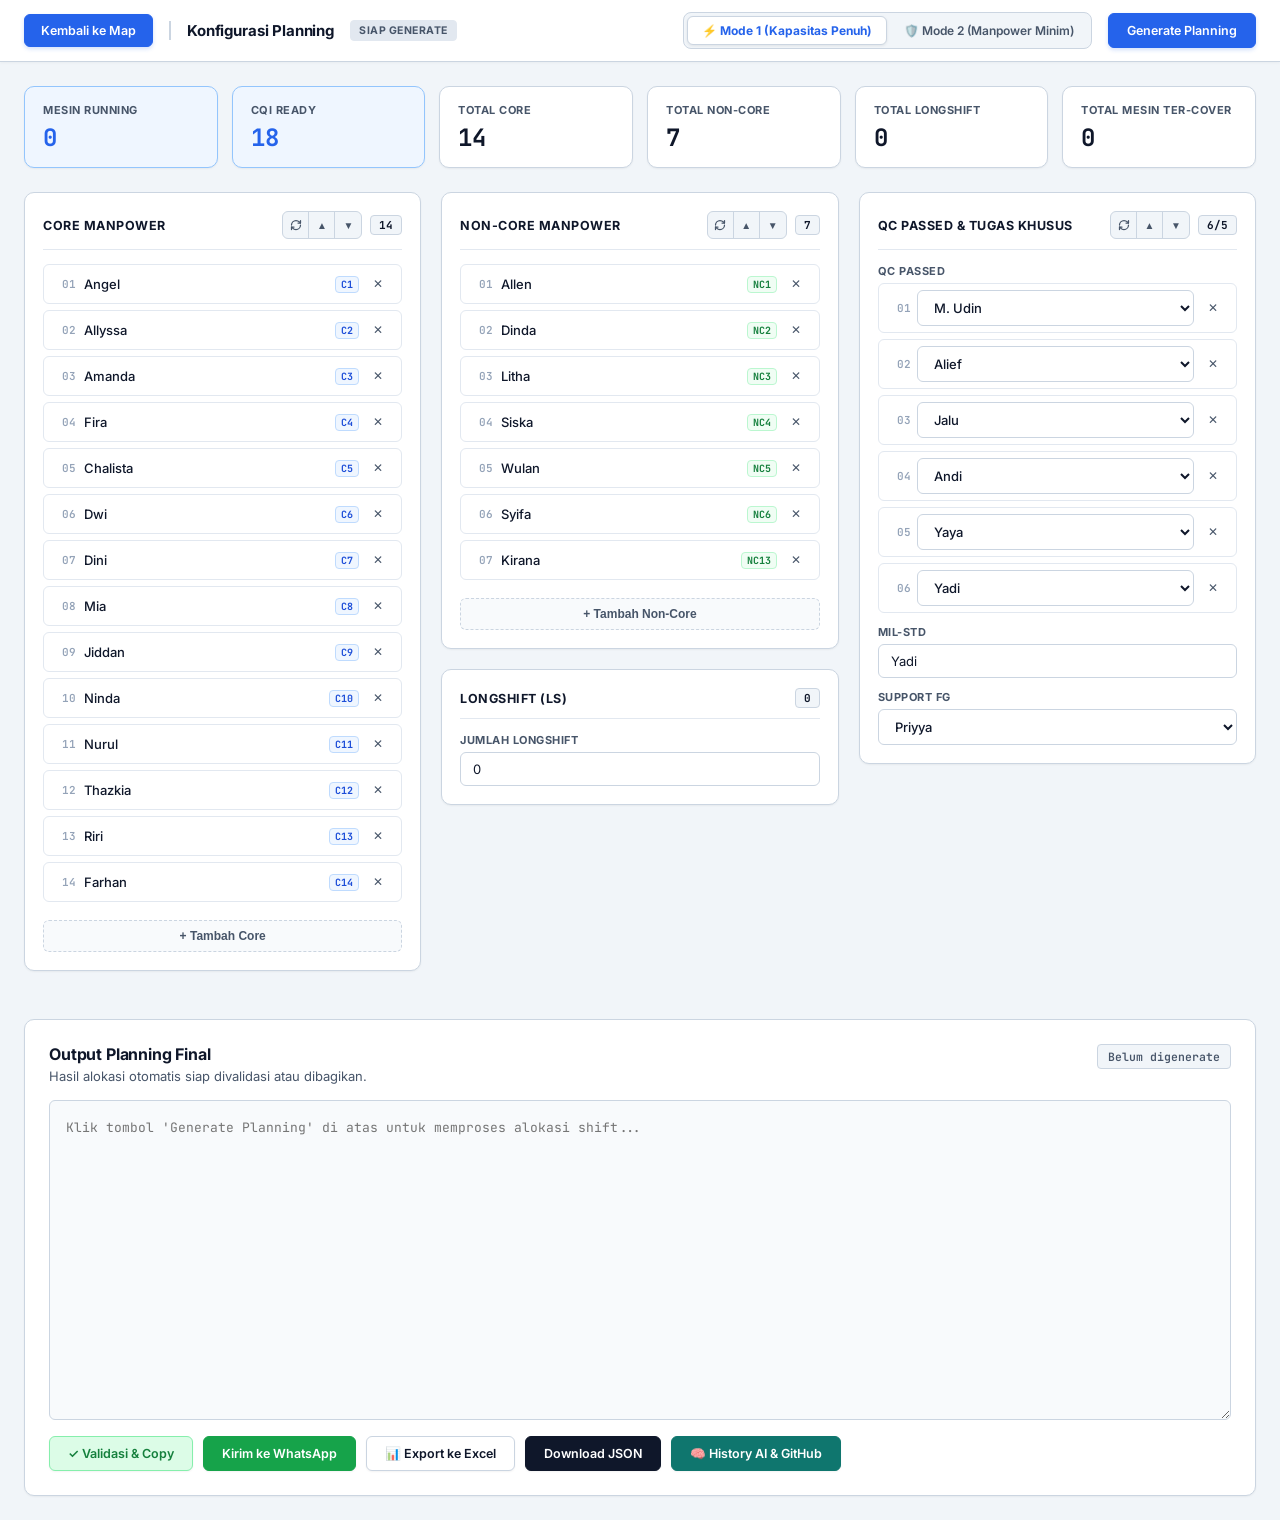
==== commit 918a184b: "New v2.3" ====
--- a/config.html
+++ b/config.html
@@ -957,6 +957,127 @@
         color: var(--accent);
         font-weight: 700;
         box-shadow: 0 1px 3px rgba(37, 99, 235, 0.15);
+      }
+
+      /* Style Khusus Modal History AI & GitHub Manager */
+      .history-modal-card {
+        max-width: 820px !important;
+        width: 90% !important;
+      }
+      .history-nav-tabs {
+        display: flex;
+        gap: 8px;
+        border-bottom: 1px solid var(--border-subtle);
+        margin-bottom: 16px;
+        padding-bottom: 8px;
+      }
+      .history-nav-tab {
+        background: #f1f5f9;
+        border: 1px solid var(--border);
+        border-radius: var(--radius-sm);
+        padding: 8px 16px;
+        font-size: 13px;
+        font-weight: 600;
+        color: var(--text-muted);
+        cursor: pointer;
+        transition: all 0.15s ease;
+      }
+      .history-nav-tab:hover {
+        background: #e2e8f0;
+        color: var(--text-main);
+      }
+      .history-nav-tab.active {
+        background: #0f766e;
+        border-color: #0f766e;
+        color: #ffffff;
+      }
+      .history-stat-box {
+        background: #f0fdf4;
+        border: 1px solid #bbf7d0;
+        border-radius: var(--radius-sm);
+        padding: 14px 18px;
+        display: flex;
+        align-items: center;
+        justify-content: space-between;
+        margin-bottom: 16px;
+        gap: 16px;
+        flex-wrap: wrap;
+      }
+      .history-stat-val {
+        font-size: 18px;
+        font-weight: 800;
+        color: #166534;
+      }
+      .history-stat-lbl {
+        font-size: 11px;
+        color: #15803d;
+        text-transform: uppercase;
+        letter-spacing: 0.04em;
+      }
+      .history-terminal {
+        background: #0f172a;
+        color: #38bdf8;
+        border-radius: var(--radius-sm);
+        padding: 14px;
+        font-family: "JetBrains Mono", monospace;
+        font-size: 12px;
+        line-height: 1.6;
+        position: relative;
+        overflow-x: auto;
+        margin-top: 12px;
+      }
+      .history-terminal code {
+        color: #4ade80;
+      }
+      .copy-git-btn {
+        position: absolute;
+        top: 10px;
+        right: 10px;
+        background: #334155;
+        color: #ffffff;
+        border: none;
+        border-radius: 4px;
+        padding: 4px 10px;
+        font-size: 11px;
+        cursor: pointer;
+      }
+      .copy-git-btn:hover {
+        background: #475569;
+      }
+      .affinity-table-wrap {
+        max-height: 280px;
+        overflow-y: auto;
+        border: 1px solid var(--border);
+        border-radius: var(--radius-sm);
+      }
+      .affinity-table {
+        width: 100%;
+        border-collapse: collapse;
+        font-size: 12px;
+      }
+      .affinity-table th {
+        background: #f8fafc;
+        padding: 8px 12px;
+        text-align: left;
+        border-bottom: 1px solid var(--border);
+        color: var(--text-muted);
+        font-weight: 600;
+        position: sticky;
+        top: 0;
+        z-index: 2;
+      }
+      .affinity-table td {
+        padding: 8px 12px;
+        border-bottom: 1px solid var(--border-subtle);
+      }
+      .affinity-badge {
+        display: inline-block;
+        padding: 2px 8px;
+        border-radius: 12px;
+        font-size: 11px;
+        font-weight: 700;
+        background: #dbeafe;
+        color: #1e40af;
       }
 
       /* Mobile Responsiveness */
@@ -1279,6 +1400,9 @@
           <button class="btn btn-github" onclick="exportHistoryForGithub()">
             Download JSON
           </button>
+          <button class="btn btn-history" onclick="openHistoryModal()">
+            🧠 History AI &amp; GitHub
+          </button>
         </div>
       </section>
     </div>
@@ -1543,7 +1667,140 @@
       </div>
     </div>
 
+    <!-- Modal History AI & GitHub Manager -->
+    <div id="historyModal" class="modal-overlay">
+      <div class="modal-card history-modal-card">
+        <div class="modal-header">
+          <div class="modal-title-box">
+            <span style="font-size: 24px">🧠</span>
+            <div>
+              <h3 class="modal-title">AI History Generator &amp; GitHub Manager</h3>
+              <p class="modal-subtitle">
+                Hasilkan &amp; kelola dataset riwayat alokasi (60–90 mesin) untuk pembelajaran cerdas Brain AI.
+              </p>
+            </div>
+          </div>
+          <button class="modal-close-btn" onclick="closeHistoryModal()" title="Tutup">✕</button>
+        </div>
+        <div class="modal-body">
+          <div class="history-nav-tabs">
+            <button class="history-nav-tab active" id="tabGenBtn" onclick="switchHistoryTab('generate')">⚡ Generator Otomatis (60-90 Mesin)</button>
+            <button class="history-nav-tab" id="tabStatBtn" onclick="switchHistoryTab('status')">📊 Matriks Pembelajaran AI</button>
+            <button class="history-nav-tab" id="tabGitBtn" onclick="switchHistoryTab('git')">🚀 Panduan Commit GitHub</button>
+          </div>
+
+          <!-- TAB 1: Generator Otomatis -->
+          <div id="histTabGenerate">
+            <div class="history-stat-box">
+              <div>
+                <div class="history-stat-val" id="activeDatasetFiles">Memuat...</div>
+                <div class="history-stat-lbl">File History Tersedia di /history/</div>
+              </div>
+              <div>
+                <div class="history-stat-val" id="activeDatasetPoints">Memuat...</div>
+                <div class="history-stat-lbl">Titik Data Pembelajaran Aktif</div>
+              </div>
+              <button class="btn btn-history" onclick="refreshHistoryStatus()" style="font-size: 11px; padding: 6px 12px;">
+                🔄 Refresh Status
+              </button>
+            </div>
+
+            <div style="display: grid; grid-template-columns: 1fr 1fr; gap: 14px; margin-bottom: 14px;">
+              <div>
+                <label style="font-size: 12px; font-weight: 600; color: var(--text-muted); display: block; margin-bottom: 4px;">
+                  Jumlah File Simulasi (Sesi)
+                </label>
+                <input type="number" id="histCountInput" value="10" min="1" max="50" style="width: 100%; padding: 8px 12px; font-size: 13px; border: 1px solid var(--border); border-radius: var(--radius-sm);" />
+              </div>
+              <div>
+                <label style="font-size: 12px; font-weight: 600; color: var(--text-muted); display: block; margin-bottom: 4px;">
+                  Tanggal Awal File
+                </label>
+                <input type="date" id="histDateInput" style="width: 100%; padding: 8px 12px; font-size: 13px; border: 1px solid var(--border); border-radius: var(--radius-sm);" />
+              </div>
+              <div>
+                <label style="font-size: 12px; font-weight: 600; color: var(--text-muted); display: block; margin-bottom: 4px;">
+                  Min Mesin Running
+                </label>
+                <input type="number" id="histMinInput" value="60" min="30" max="100" style="width: 100%; padding: 8px 12px; font-size: 13px; border: 1px solid var(--border); border-radius: var(--radius-sm);" />
+              </div>
+              <div>
+                <label style="font-size: 12px; font-weight: 600; color: var(--text-muted); display: block; margin-bottom: 4px;">
+                  Max Mesin Running
+                </label>
+                <input type="number" id="histMaxInput" value="90" min="30" max="102" style="width: 100%; padding: 8px 12px; font-size: 13px; border: 1px solid var(--border); border-radius: var(--radius-sm);" />
+              </div>
+            </div>
+
+            <div style="background: #f8fafc; border: 1px solid var(--border); border-radius: var(--radius-sm); padding: 12px; font-size: 12px; color: var(--text-muted); line-height: 1.5; margin-bottom: 16px;">
+              💡 <strong>Cara Kerja:</strong> Engine BrainAI akan mensimulasikan alokasi mesin running secara acak (60–90 mesin) sesuai seluruh aturan pabrik &amp; cluster, lalu otomatis menulis file JSON ke direktori <code>history/</code> dan memperbarui model pembelajaran AI.
+            </div>
+
+            <div style="display: flex; gap: 10px; flex-wrap: wrap;">
+              <button class="btn btn-history" id="btnRunServerGen" onclick="runHistoryGenerator()" style="flex: 1; padding: 10px 16px; font-weight: 700;">
+                ⚡ Generate &amp; Simpan ke Folder /history/
+              </button>
+              <button class="btn btn-github" onclick="downloadHistoryBatch()" style="padding: 10px 16px;">
+                📥 Generate &amp; Unduh Batch (JSON)
+              </button>
+            </div>
+            <div id="genFeedback" style="margin-top: 12px; font-size: 12px;"></div>
+          </div>
+
+          <!-- TAB 2: Matriks Pembelajaran AI -->
+          <div id="histTabStatus" style="display: none;">
+            <div style="margin-bottom: 12px; font-size: 13px; color: var(--text-main); font-weight: 600;">
+              Top Afinitas Mesin ➔ CQI yang Dipelajari AI:
+            </div>
+            <div class="affinity-table-wrap">
+              <table class="affinity-table">
+                <thead>
+                  <tr>
+                    <th>Mesin</th>
+                    <th>CQI Tujuan Terpilih</th>
+                    <th>Frekuensi Historis</th>
+                    <th>Bonus Skor Afinitas</th>
+                  </tr>
+                </thead>
+                <tbody id="affinityTableBody">
+                  <tr><td colspan="4" style="text-align: center; color: var(--text-muted); padding: 20px;">Memuat data afinitas...</td></tr>
+                </tbody>
+              </table>
+            </div>
+          </div>
+
+          <!-- TAB 3: Panduan GitHub -->
+          <div id="histTabGit" style="display: none;">
+            <p style="font-size: 13px; color: var(--text-main); margin-bottom: 8px;">
+              Setelah men-generate file history, Anda tinggal memasukkannya ke repositori GitHub dengan 3 perintah sederhana berikut:
+            </p>
+            <div class="history-terminal">
+              <button class="copy-git-btn" onclick="copyGitCommands()">📋 Salin Perintah</button>
+              <code>git add history/<br>git commit -m "feat(history): update AI training dataset"<br>git push origin main</code>
+            </div>
+            <div style="margin-top: 14px; font-size: 12px; color: var(--text-muted); line-height: 1.6;">
+              ✔️ Semua file <code>planning-*.json</code>, <code>learning_data.json</code>, dan <code>manifest.json</code> di dalam folder <code>history/</code> akan tersimpan di GitHub.<br>
+              ✔️ Saat aplikasi dibuka di browser atau device lain, BrainAI akan otomatis membaca dataset ini dari folder <code>history/</code>.
+            </div>
+          </div>
+        </div>
+        <div class="modal-footer">
+          <button class="btn" onclick="closeHistoryModal()">Tutup</button>
+        </div>
+      </div>
+    </div>
+
     <script src="brain.js"></script>
+    <script>
+      // Inisialisasi data history & model pembelajaran AI
+      if (window.BrainAI && typeof BrainAI.loadAllHistory === "function") {
+        BrainAI.loadAllHistory()
+          .then((data) => {
+            console.log("BrainAI Learning Matrix aktif:", data.length, "data points");
+          })
+          .catch((e) => console.warn("Load history error:", e));
+      }
+    </script>
     <script>
       let state = null;
       let currentPlan = [];
@@ -3266,6 +3523,299 @@
         );
       });
 
+      // FITUR MODAL HISTORY AI & GITHUB MANAGER
+      function openHistoryModal() {
+        const modal = document.getElementById("historyModal");
+        if (modal) modal.classList.add("active");
+
+        // Auto set default date jika kosong
+        const dateInput = document.getElementById("histDateInput");
+        if (dateInput && !dateInput.value) {
+          const tom = new Date();
+          tom.setDate(tom.getDate() + 1);
+          dateInput.value = tom.toISOString().split("T")[0];
+        }
+
+        refreshHistoryStatus();
+      }
+
+      function closeHistoryModal() {
+        const modal = document.getElementById("historyModal");
+        if (modal) modal.classList.remove("active");
+      }
+
+      function switchHistoryTab(tab) {
+        const tGen = document.getElementById("histTabGenerate");
+        const tStat = document.getElementById("histTabStatus");
+        const tGit = document.getElementById("histTabGit");
+
+        if (tGen) tGen.style.display = tab === "generate" ? "block" : "none";
+        if (tStat) tStat.style.display = tab === "status" ? "block" : "none";
+        if (tGit) tGit.style.display = tab === "git" ? "block" : "none";
+
+        const bGen = document.getElementById("tabGenBtn");
+        const bStat = document.getElementById("tabStatBtn");
+        const bGit = document.getElementById("tabGitBtn");
+
+        if (bGen) bGen.classList.toggle("active", tab === "generate");
+        if (bStat) bStat.classList.toggle("active", tab === "status");
+        if (bGit) bGit.classList.toggle("active", tab === "git");
+
+        if (tab === "status") {
+          renderAffinityMatrix();
+        }
+      }
+
+      async function refreshHistoryStatus() {
+        try {
+          const filesEl = document.getElementById("activeDatasetFiles");
+          const pointsEl = document.getElementById("activeDatasetPoints");
+          if (filesEl) filesEl.innerText = "Memuat...";
+          if (pointsEl) pointsEl.innerText = "Memuat...";
+
+          const pairs = await BrainAI.loadAllHistory();
+          const stats = BrainAI.getHistoryStats();
+
+          // Fetch API info jika di backend
+          let serverFilesCount = "10+ file";
+          try {
+            const resp = await fetch("/api/history");
+            if (resp.ok) {
+              const info = await resp.json();
+              if (info.files) serverFilesCount = `${info.files.length} file`;
+            }
+          } catch (e) {}
+
+          if (filesEl) filesEl.innerText = serverFilesCount;
+          if (pointsEl) pointsEl.innerText = `${pairs.length} riwayat`;
+
+          renderAffinityMatrix();
+        } catch (e) {
+          console.warn("Gagal refresh history status:", e);
+        }
+      }
+
+      function renderAffinityMatrix() {
+        const tbody = document.getElementById("affinityTableBody");
+        if (!tbody) return;
+
+        const stats = BrainAI.getHistoryStats();
+        if (!stats.topAffinities || stats.topAffinities.length === 0) {
+          tbody.innerHTML = `<tr><td colspan="4" style="text-align: center; color: var(--text-muted); padding: 20px;">Belum ada riwayat pembelajaran yang tercatat.</td></tr>`;
+          return;
+        }
+
+        tbody.innerHTML = stats.topAffinities
+          .map(
+            (a) => `
+          <tr>
+            <td style="font-weight: 600; color: var(--text-main); font-family: 'JetBrains Mono', monospace;">${a.machine}</td>
+            <td style="color: #0f766e; font-weight: 600;">${a.cqi}</td>
+            <td><span class="affinity-badge">${a.frequency}x alokasi</span></td>
+            <td style="font-weight: 700; color: #16a34a;">+${a.bonus} pts</td>
+          </tr>
+        `,
+          )
+          .join("");
+      }
+
+      async function runHistoryGenerator() {
+        const btn = document.getElementById("btnRunServerGen");
+        const fb = document.getElementById("genFeedback");
+        const count =
+          parseInt(document.getElementById("histCountInput").value, 10) || 10;
+        const minM =
+          parseInt(document.getElementById("histMinInput").value, 10) || 60;
+        const maxM =
+          parseInt(document.getElementById("histMaxInput").value, 10) || 90;
+        const startDate =
+          document.getElementById("histDateInput").value ||
+          new Date().toISOString().split("T")[0];
+
+        if (btn) {
+          btn.disabled = true;
+          btn.innerText = "⏳ Sedang Men-generate Planning...";
+        }
+        if (fb)
+          fb.innerHTML = `<span style="color: #0f766e;">Sedang memproses ${count} sesi simulasi (${minM}–${maxM} mesin)...</span>`;
+
+        try {
+          const resp = await fetch("/api/history/generate", {
+            method: "POST",
+            headers: { "Content-Type": "application/json" },
+            body: JSON.stringify({
+              count,
+              minMachines: minM,
+              maxMachines: maxM,
+              mode: planningMode || 1,
+              startDate,
+            }),
+          });
+
+          if (!resp.ok) {
+            throw new Error(`HTTP error ${resp.status}`);
+          }
+
+          const res = await resp.json();
+          if (res.success) {
+            if (fb) {
+              fb.innerHTML = `
+                <div style="background: #f0fdf4; border: 1px solid #86efac; color: #166534; padding: 10px; border-radius: 6px; margin-top: 8px;">
+                  ✅ <strong>Berhasil!</strong> ${res.message || "File history berhasil dibuat."}<br>
+                  📁 File tersimpan di folder <code>history/</code> dan siap di-push ke GitHub!
+                </div>
+              `;
+            }
+            await BrainAI.loadAllHistory();
+            refreshHistoryStatus();
+          } else {
+            throw new Error(res.error || "Gagal generate");
+          }
+        } catch (err) {
+          if (fb) {
+            fb.innerHTML = `<span style="color: #dc2626;">Gagal generate via backend: ${err.message}. Mengalihkan ke unduh file batch di browser...</span>`;
+          }
+          downloadHistoryBatch();
+        } finally {
+          if (btn) {
+            btn.disabled = false;
+            btn.innerText = "⚡ Generate & Simpan ke Folder /history/";
+          }
+        }
+      }
+
+      async function downloadHistoryBatch() {
+        const count =
+          parseInt(document.getElementById("histCountInput").value, 10) || 10;
+        const minM =
+          parseInt(document.getElementById("histMinInput").value, 10) || 60;
+        const maxM =
+          parseInt(document.getElementById("histMaxInput").value, 10) || 90;
+        const startDate =
+          document.getElementById("histDateInput").value ||
+          new Date().toISOString().split("T")[0];
+
+        if (!state || !state.machines || state.machines.length === 0) {
+          return alert(
+            "Data denah mesin belum siap. Silakan buka halaman utama denah terlebih dahulu.",
+          );
+        }
+
+        const allMachines = state.machines;
+        const allCqis = state.cqis;
+        const generatedList = [];
+        const pairsList = [];
+
+        let curDate = new Date(startDate);
+        const shifts = ["Pagi", "Siang", "Malam"];
+
+        for (let i = 0; i < count; i++) {
+          const shift = shifts[i % shifts.length];
+          const dStr = curDate.toISOString().split("T")[0];
+          const targetRunning = Math.min(
+            allMachines.length,
+            Math.max(
+              minM,
+              Math.floor(Math.random() * (maxM - minM + 1)) + minM,
+            ),
+          );
+
+          const shuffled = [...allMachines].sort(() => Math.random() - 0.5);
+          const selM = shuffled
+            .slice(0, targetRunning)
+            .map((m) => ({ ...m, status: "RUNNING" }));
+          const selC = allCqis.map((c) => ({ ...c, status: "READY" }));
+
+          const plan = BrainAI.generatePlan(
+            selM,
+            selC,
+            {
+              mode: planningMode || 1,
+              core: (manpowerData.core || []).length,
+              coreData: manpowerData.core || [],
+              nonCoreData: manpowerData.nonCore || [],
+              longshift: 0,
+            },
+            state,
+          );
+
+          const allR = plan.flatMap((s) => s.machines || []);
+          const structuredPlanning = plan.map((slot, sIdx) => {
+            const cqiName = slot.cqi
+              ? slot.cqi.name || slot.cqi.id
+              : `CQI-${sIdx + 1}`;
+            (slot.machines || []).forEach((m) => {
+              pairsList.push({
+                machineId: m.id || m.name,
+                machineName: m.name || m.id,
+                cqiId: slot.cqi ? slot.cqi.id || slot.cqi.name : cqiName,
+                cqiName: cqiName,
+                cqiNum: String(BrainAI.getCqiNumber(cqiName) || "").trim(),
+                timestamp: curDate.toISOString(),
+              });
+            });
+            return {
+              no: sIdx + 1,
+              cqi: cqiName,
+              core: slot.coreNames || [],
+              non_core: slot.nonCore || [],
+              longshift: slot.longshift || [],
+              machines: (slot.machines || []).map((m) => m.name || m.id),
+            };
+          });
+
+          generatedList.push({
+            date: dStr,
+            shift,
+            total_machines: allR.length,
+            planning: structuredPlanning,
+          });
+
+          curDate.setDate(curDate.getDate() + 1);
+        }
+
+        const consolidated = {
+          meta: {
+            app: "MAP LIQUID 3 - Production View",
+            total_sessions: count,
+            generated_at: new Date().toISOString(),
+          },
+          sessions: generatedList,
+          pairs: pairsList,
+        };
+
+        const blob = new Blob([JSON.stringify(consolidated, null, 2)], {
+          type: "application/json",
+        });
+        const a = document.createElement("a");
+        a.href = URL.createObjectURL(blob);
+        a.download = `dataset-history-${count}-sesi.json`;
+        a.click();
+        setTimeout(() => URL.revokeObjectURL(a.href), 2000);
+
+        // Langsung masukkan ke memori pembelajaran Brain AI
+        BrainAI.initHistoryMemory(pairsList, true);
+        refreshHistoryStatus();
+        alert(
+          `Berhasil membuat & mengunduh ${count} sesi riwayat alokasi! Model pembelajaran Brain AI telah diperbarui.`,
+        );
+      }
+
+      function copyGitCommands() {
+        const text =
+          'git add history/\ngit commit -m "feat(history): update AI training dataset"\ngit push origin main';
+        navigator.clipboard
+          .writeText(text)
+          .then(() => {
+            alert(
+              "Perintah git berhasil disalin ke clipboard! Tinggal paste di terminal Anda.",
+            );
+          })
+          .catch(() => {
+            prompt("Salin perintah git berikut:", text);
+          });
+      }
+
       // Explicit global exports for inline event handlers
       window.executePlan = executePlan;
       window.setPlanningMode = setPlanningMode;
@@ -3288,6 +3838,13 @@
       window.validateAndExport = validateAndExport;
       window.shareWA = shareWA;
       window.exportExcel = exportExcel;
+      window.openHistoryModal = openHistoryModal;
+      window.closeHistoryModal = closeHistoryModal;
+      window.switchHistoryTab = switchHistoryTab;
+      window.refreshHistoryStatus = refreshHistoryStatus;
+      window.runHistoryGenerator = runHistoryGenerator;
+      window.downloadHistoryBatch = downloadHistoryBatch;
+      window.copyGitCommands = copyGitCommands;
     </script>
   </body>
 </html>
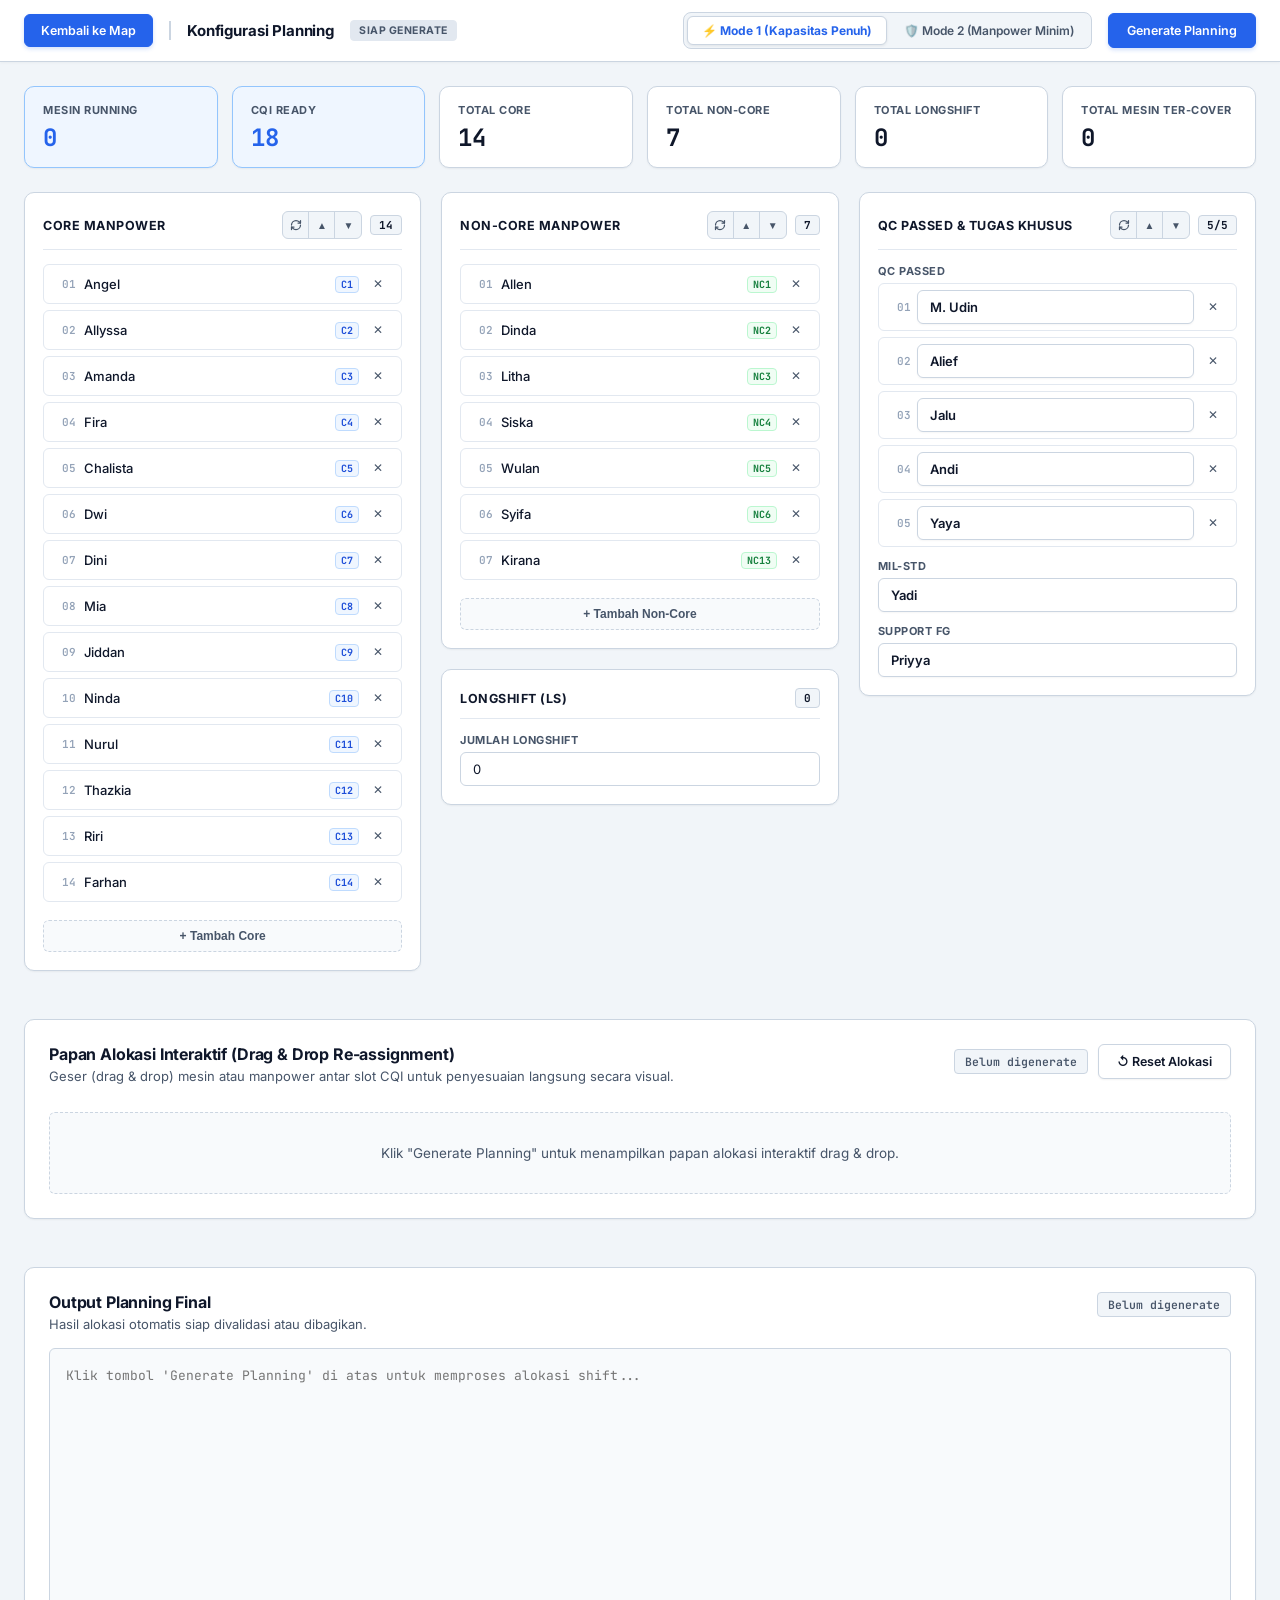
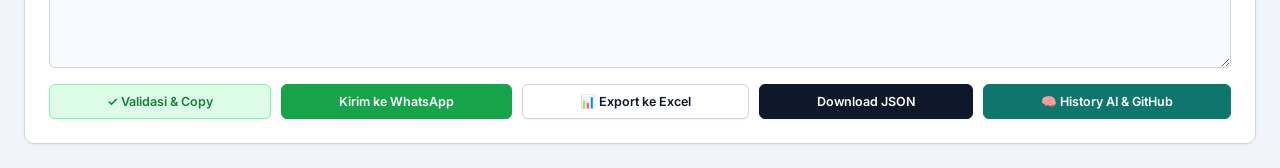
==== commit f655a1fd: "Add files via upload" ====
--- a/config.html
+++ b/config.html
@@ -4,6 +4,13 @@
     <meta charset="UTF-8" />
     <meta name="viewport" content="width=device-width, initial-scale=1.0" />
     <title>Planning Shift & Konfigurasi — Liquid 3</title>
+    <link rel="manifest" href="/manifest.json" />
+    <meta name="theme-color" content="#2563eb" />
+    <meta name="apple-mobile-web-app-capable" content="yes" />
+    <meta name="apple-mobile-web-app-status-bar-style" content="default" />
+    <meta name="apple-mobile-web-app-title" content="PlanMaker" />
+    <link rel="apple-touch-icon" href="/apple-touch-icon.png" />
+    <link rel="icon" type="image/png" sizes="192x192" href="/pwa-192x192.png" />
     <link rel="preconnect" href="https://fonts.googleapis.com" />
     <link rel="preconnect" href="https://fonts.gstatic.com" crossorigin />
     <link
@@ -349,38 +356,80 @@
       }
       .list-item select,
       .qc-select {
+        appearance: none;
+        -webkit-appearance: none;
+        -moz-appearance: none;
         flex: 1;
         min-width: 0;
-        background: transparent;
-        border: none;
-        outline: none;
+        padding: 6px 28px 6px 10px;
+        border-radius: var(--radius-sm);
+        border: 1px solid #cbd5e1;
+        background-color: #ffffff;
+        background-image: url("data:image/svg+xml,%3Csvg xmlns='http://www.w3.org/2000/svg' fill='none' viewBox='0 0 24 24' stroke='%25232563eb' stroke-width='2.5'%3E%3Cpath stroke-linecap='round' stroke-linejoin='round' d='M19 9l-7 7-7-7'/%3E%3C/svg%3E");
+        background-repeat: no-repeat;
+        background-position: right 8px center;
+        background-size: 13px 13px;
         color: var(--text-main);
         font-size: 13px;
         font-family: inherit;
-        font-weight: 500;
+        font-weight: 600;
+        outline: none;
         cursor: pointer;
+        transition: all 0.15s ease;
+      }
+      .list-item select:hover,
+      .qc-select:hover {
+        border-color: #3b82f6;
+        background-color: #eff6ff;
+      }
+      .list-item select:focus,
+      .qc-select:focus {
+        border-color: var(--accent);
+        background-color: #ffffff;
+        box-shadow: 0 0 0 3px rgba(37, 99, 235, 0.15);
       }
       .config-select,
       .field-group select {
+        appearance: none;
+        -webkit-appearance: none;
+        -moz-appearance: none;
         width: 100%;
-        padding: 8px 12px;
+        padding: 8px 32px 8px 12px;
         border-radius: var(--radius-sm);
-        border: 1px solid var(--border);
-        background: var(--surface);
+        border: 1px solid #cbd5e1;
+        background-color: #ffffff;
+        background-image: url("data:image/svg+xml,%3Csvg xmlns='http://www.w3.org/2000/svg' fill='none' viewBox='0 0 24 24' stroke='%25232563eb' stroke-width='2.5'%3E%3Cpath stroke-linecap='round' stroke-linejoin='round' d='M19 9l-7 7-7-7'/%3E%3C/svg%3E");
+        background-repeat: no-repeat;
+        background-position: right 10px center;
+        background-size: 14px 14px;
         color: var(--text-main);
         font-size: 13px;
         font-family: inherit;
-        font-weight: 500;
+        font-weight: 600;
         outline: none;
         cursor: pointer;
-        transition:
-          border-color 0.15s ease,
-          box-shadow 0.15s ease;
+        box-shadow: 0 1px 2px rgba(0, 0, 0, 0.04);
+        transition: border-color 0.15s ease, box-shadow 0.15s ease, background-color 0.15s ease;
+      }
+      .config-select:hover,
+      .field-group select:hover {
+        border-color: #3b82f6;
+        background-color: #eff6ff;
       }
       .config-select:focus,
       .field-group select:focus {
         border-color: var(--accent);
-        box-shadow: 0 0 0 3px rgba(37, 99, 235, 0.12);
+        background-color: #ffffff;
+        box-shadow: 0 0 0 3px rgba(37, 99, 235, 0.15);
+      }
+      select option,
+      .config-select option,
+      .qc-select option {
+        background-color: #ffffff;
+        color: #0f172a;
+        padding: 8px 12px;
+        font-size: 13px;
+        font-weight: 500;
       }
 
       .icon-btn {
@@ -566,6 +615,181 @@
         display: flex;
         flex-wrap: wrap;
         gap: 10px;
+        align-items: center;
+      }
+      .actions .btn {
+        flex: 1 1 auto;
+        min-width: 140px;
+      }
+
+      /* Drag & Drop Board Styles */
+      .plan-board-grid {
+        display: grid;
+        grid-template-columns: repeat(auto-fill, minmax(310px, 1fr));
+        gap: 16px;
+        margin-top: 12px;
+      }
+      .empty-board-notice {
+        grid-column: 1 / -1;
+        text-align: center;
+        padding: 32px;
+        color: var(--text-muted);
+        font-size: 13.5px;
+        background: #f8fafc;
+        border: 1px dashed var(--border);
+        border-radius: var(--radius-sm);
+      }
+      .slot-card {
+        background: var(--surface);
+        border: 1px solid var(--border);
+        border-radius: var(--radius);
+        padding: 14px;
+        display: flex;
+        flex-direction: column;
+        gap: 10px;
+        transition: all 0.2s ease;
+        box-shadow: var(--shadow-sm);
+      }
+      .slot-card.drag-over {
+        border-color: var(--accent);
+        background: #eff6ff;
+        box-shadow: 0 0 0 3px rgba(37, 99, 235, 0.2);
+        transform: scale(1.01);
+      }
+      .slot-card-header {
+        display: flex;
+        align-items: center;
+        justify-content: space-between;
+        border-bottom: 1px solid var(--border-subtle);
+        padding-bottom: 8px;
+      }
+      .slot-cqi-title {
+        font-weight: 700;
+        font-size: 14px;
+        color: var(--text-main);
+        display: flex;
+        align-items: center;
+        gap: 6px;
+      }
+      .slot-badge-line {
+        font-size: 10px;
+        font-weight: 700;
+        padding: 2px 6px;
+        border-radius: 4px;
+        background: #e2e8f0;
+        color: #334155;
+      }
+      .slot-capacity-badge {
+        font-size: 11px;
+        font-weight: 700;
+        padding: 2px 8px;
+        border-radius: 12px;
+        background: var(--success-bg);
+        color: #15803d;
+      }
+      .slot-capacity-badge.warn {
+        background: var(--warning-bg);
+        color: #b45309;
+      }
+      .slot-capacity-badge.over {
+        background: var(--danger-bg);
+        color: #b91c1c;
+      }
+      .slot-manpower-box {
+        display: flex;
+        flex-wrap: wrap;
+        gap: 6px;
+      }
+      .person-pill {
+        font-size: 11.5px;
+        font-weight: 600;
+        padding: 3px 8px;
+        border-radius: 4px;
+        background: #f1f5f9;
+        border: 1px solid var(--border);
+        color: var(--text-main);
+        cursor: grab;
+        user-select: none;
+        display: inline-flex;
+        align-items: center;
+        gap: 4px;
+      }
+      .person-pill.core {
+        background: #eff6ff;
+        border-color: #bfdbfe;
+        color: #1d4ed8;
+      }
+      .person-pill.noncore {
+        background: #fef3c7;
+        border-color: #fde68a;
+        color: #b45309;
+      }
+      .person-pill.dragging {
+        opacity: 0.4;
+      }
+      .slot-machines-container {
+        min-height: 52px;
+        background: #f8fafc;
+        border: 1px dashed var(--border);
+        border-radius: var(--radius-sm);
+        padding: 8px;
+        display: flex;
+        flex-wrap: wrap;
+        gap: 6px;
+        align-content: flex-start;
+      }
+      .machine-pill {
+        font-size: 11.5px;
+        font-weight: 600;
+        font-family: "JetBrains Mono", monospace;
+        padding: 4px 8px;
+        border-radius: 6px;
+        background: var(--success-bg);
+        color: #166534;
+        border: 1px solid #bbf7d0;
+        cursor: grab;
+        user-select: none;
+        display: inline-flex;
+        align-items: center;
+        gap: 5px;
+        transition: transform 0.1s ease, box-shadow 0.1s ease;
+      }
+      .machine-pill:hover {
+        transform: translateY(-1px);
+        box-shadow: 0 2px 4px rgba(0,0,0,0.08);
+      }
+      .machine-pill:active {
+        cursor: grabbing;
+      }
+      .machine-pill.dragging {
+        opacity: 0.4;
+      }
+      .machine-remove-btn {
+        background: transparent;
+        border: none;
+        color: #991b1b;
+        font-size: 11px;
+        cursor: pointer;
+        padding: 0 2px;
+        line-height: 1;
+        border-radius: 2px;
+      }
+      .machine-remove-btn:hover {
+        background: #fee2e2;
+      }
+      .unassigned-pool-card {
+        border-color: #fde68a;
+        background: #fffbeb;
+        grid-column: 1 / -1;
+      }
+      .unassigned-pool-card .slot-machines-container {
+        background: #fef3c7;
+        border-color: #fcd34d;
+      }
+      .unassigned-pill {
+        background: #fef2f2;
+        color: #991b1b;
+        border-color: #fecaca;
       }
       .btn {
         display: inline-flex;
@@ -1163,6 +1387,20 @@
         }
       }
     </style>
+    <script>
+      // Early declaration to guarantee inline onclick attributes can never fail before full script loads
+      window.planningMode = 1;
+      window.setPlanningMode = function (mode) {
+        window.planningMode = parseInt(mode, 10) === 2 ? 2 : 1;
+        try {
+          localStorage.setItem("planning_mode", window.planningMode);
+        } catch (e) {}
+        const b1 = document.getElementById("btnMode1");
+        const b2 = document.getElementById("btnMode2");
+        if (b1) b1.classList.toggle("active", window.planningMode === 1);
+        if (b2) b2.classList.toggle("active", window.planningMode === 2);
+      };
+    </script>
   </head>
   <body>
     <header class="topbar">
@@ -1172,6 +1410,10 @@
         <span class="badge" id="statusBadge">Siap Generate</span>
       </div>
       <div style="display: flex; align-items: center; gap: 16px">
+        <span id="offlineIndicator" style="display:none; font-size:11px; padding:4px 8px; background:#d97706; color:#fff; border-radius:4px; font-weight:700;">⚡ Offline</span>
+        <button id="pwaInstallBtn" class="btn btn-sm" style="display:none; background:#2563eb; color:#fff; border-color:#2563eb;" onclick="installPWA()">
+          📱 Install App
+        </button>
         <div class="mode-switch-group">
           <button
             class="mode-btn active"
@@ -1336,17 +1578,12 @@
               </div>
               <div class="field-group">
                 <label>Mil-Std</label>
-                <input
-                  type="text"
-                  id="milStdInput"
-                  placeholder="Nama Mil-Std..."
-                  oninput="
-                    localStorage.setItem('milStd_val', this.value);
-                    renderQcList();
-                    renderSupportFgOptions();
-                    updateDashboardStats();
-                  "
-                />
+                <select
+                  id="milStdSelect"
+                  class="config-select"
+                  onchange="onMilStdSelectChange(this.value)"
+                >
+                </select>
               </div>
               <div class="field-group">
                 <label>Support FG</label>
@@ -1368,6 +1605,26 @@
       </div>
 
       <div id="alertContainer" class="alert-container"></div>
+
+      <!-- PAPAN ALOKASI INTERAKTIF (DRAG & DROP RE-ASSIGNMENT) -->
+      <section class="card" id="planBoardSection" style="margin-bottom: 24px;">
+        <div class="card-head">
+          <div>
+            <h2>Papan Alokasi Interaktif (Drag &amp; Drop Re-assignment)</h2>
+            <p>Geser (drag &amp; drop) mesin atau manpower antar slot CQI untuk penyesuaian langsung secara visual.</p>
+          </div>
+          <div style="display: flex; gap: 10px; align-items: center;">
+            <span class="meta" id="boardMeta">Belum digenerate</span>
+            <button class="btn btn-sm" onclick="resetBoardToAutoGenerated()" title="Kembalikan ke hasil generate otomatis">↺ Reset Alokasi</button>
+          </div>
+        </div>
+        
+        <div id="interactivePlanBoard" class="plan-board-grid">
+          <div class="empty-board-notice">
+            Klik "Generate Planning" untuk menampilkan papan alokasi interaktif drag &amp; drop.
+          </div>
+        </div>
+      </section>
 
       <section class="card">
         <div class="card-head">
@@ -1790,10 +2047,10 @@
       </div>
     </div>
 
-    <script src="brain.js"></script>
-    <script>
-      // Inisialisasi data history & model pembelajaran AI
-      if (window.BrainAI && typeof BrainAI.loadAllHistory === "function") {
+    <script type="module">
+      import BrainAI from './src/brain/index.js';
+      window.BrainAI = BrainAI;
+      if (typeof BrainAI.loadAllHistory === "function") {
         BrainAI.loadAllHistory()
           .then((data) => {
             console.log("BrainAI Learning Matrix aktif:", data.length, "data points");
@@ -1935,24 +2192,38 @@
             manpowerData.qcPassed.length > 0 ? manpowerData.qcPassed : [];
           let filteredNonCore = [];
 
-          let milstdName = "";
-          let supportfgName = "";
+          let milstdName = localStorage.getItem("milStd_val") || "";
+          let supportfgName = localStorage.getItem("supportFg_val") || "";
+
+          if (!milstdName) {
+            const milItem = rawNonCore.find((item) =>
+              itemHasJobPriority(item, "milstd"),
+            );
+            if (milItem) milstdName = milItem.name;
+          }
+          if (!supportfgName) {
+            const sItem = rawNonCore.find((item) =>
+              itemHasJobPriority(item, "supportfg"),
+            );
+            if (sItem) supportfgName = sItem.name;
+          }
 
           rawNonCore.forEach((item) => {
             const isQc = itemHasJobPriority(item, "qc-passed");
             const isMil = itemHasJobPriority(item, "milstd");
             const isSupport = itemHasJobPriority(item, "supportfg");
 
-            if (isMil && !milstdName) {
-              milstdName = item.name;
-            }
-            if (isSupport && !supportfgName) {
-              supportfgName = item.name;
-            }
-            if (isQc) {
+            // Jika nama di milstd sudah ada, jangan masukan ke qcpassed walaupun double job
+            const matchesMilstd =
+              milstdName &&
+              item.name.trim().toLowerCase() === milstdName.trim().toLowerCase();
+
+            if (isQc && !matchesMilstd) {
               if (
                 !qcList.some(
-                  (q) => (typeof q === "object" ? q.name : q) === item.name,
+                  (q) =>
+                    (typeof q === "object" ? q.name : q).trim().toLowerCase() ===
+                    item.name.trim().toLowerCase(),
                 )
               ) {
                 qcList.push(item);
@@ -1963,6 +2234,23 @@
               filteredNonCore.push(item);
             }
           });
+
+          // Filter out milstdName from qcList & manpowerData.qcPassed if present
+          if (milstdName) {
+            const milLower = milstdName.trim().toLowerCase();
+            qcList = qcList.filter(
+              (q) =>
+                (typeof q === "object" ? q.name : q).trim().toLowerCase() !==
+                milLower,
+            );
+            if (manpowerData.qcPassed.length > 0) {
+              manpowerData.qcPassed = manpowerData.qcPassed.filter(
+                (q) =>
+                  (typeof q === "object" ? q.name : q).trim().toLowerCase() !==
+                  milLower,
+              );
+            }
+          }
 
           if (!savedNonCore || manpowerData.nonCore.length === 0) {
             manpowerData.nonCore = filteredNonCore;
@@ -1971,13 +2259,13 @@
             manpowerData.qcPassed = qcList;
           }
 
-          if (milstdName) {
-            document.getElementById("milStdInput").value = milstdName;
+          if (milstdName && !localStorage.getItem("milStd_val")) {
             localStorage.setItem("milStd_val", milstdName);
           }
           if (supportfgName && !localStorage.getItem("supportFg_val")) {
             localStorage.setItem("supportFg_val", supportfgName);
           }
+          renderMilStdOptions();
           renderSupportFgOptions();
 
           persistManpower();
@@ -2005,6 +2293,8 @@
         renderList("coreListContainer", manpowerData.core, "core");
         renderList("nonCoreListContainer", manpowerData.nonCore, "nonCore");
         renderQcList();
+        renderMilStdOptions();
+        renderSupportFgOptions();
         updateDashboardStats();
       }
 
@@ -2034,6 +2324,9 @@
             }
             persistManpower();
             updateDashboardStats();
+            renderMilStdOptions();
+            renderSupportFgOptions();
+            renderQcList();
           };
 
           const rightGroup = document.createElement("div");
@@ -2163,42 +2456,110 @@
         return Array.from(candidatesMap.values());
       }
 
-      function renderSupportFgOptions() {
-        const select = document.getElementById("supportFgSelect");
+      function getMilStdCandidates() {
+        const candidatesMap = new Map();
+        const scanItem = (item, isPriority) => {
+          if (!item || !item.name) return;
+          const name = String(item.name).trim();
+          if (!name) return;
+          const id = item.id ? String(item.id).trim() : "";
+          if (!candidatesMap.has(name.toLowerCase())) {
+            candidatesMap.set(name.toLowerCase(), {
+              id: id,
+              name: name,
+              job_priority: item.job_priority || "",
+              cqi_priority: item.cqi_priority || "",
+              isMilStdPriority: isPriority || itemHasJobPriority(item, "milstd"),
+            });
+          }
+        };
+
+        const scanMilOnly = (item) => {
+          if (itemHasJobPriority(item, "milstd")) scanItem(item, true);
+        };
+
+        if (masterManpowerData) {
+          (masterManpowerData.nonCore || []).forEach(scanMilOnly);
+          (masterManpowerData.core || []).forEach(scanMilOnly);
+        }
+        if (manpowerData) {
+          (manpowerData.nonCore || []).forEach(scanMilOnly);
+          (manpowerData.core || []).forEach(scanMilOnly);
+        }
+
+        if (masterManpowerData) {
+          (masterManpowerData.nonCore || []).forEach((i) => scanItem(i, false));
+          (masterManpowerData.core || []).forEach((i) => scanItem(i, false));
+        }
+        if (manpowerData) {
+          (manpowerData.nonCore || []).forEach((i) => scanItem(i, false));
+          (manpowerData.core || []).forEach((i) => scanItem(i, false));
+        }
+
+        return Array.from(candidatesMap.values());
+      }
+
+      function getAllAssignedNames(exclude = {}) {
+        const set = new Set();
+        if (!exclude.core && manpowerData.core) {
+          manpowerData.core.forEach((i) => {
+            const n = (typeof i === "object" ? i.name : i || "").trim().toLowerCase();
+            if (n) set.add(n);
+          });
+        }
+        if (!exclude.nonCore && manpowerData.nonCore) {
+          manpowerData.nonCore.forEach((i) => {
+            const n = (typeof i === "object" ? i.name : i || "").trim().toLowerCase();
+            if (n) set.add(n);
+          });
+        }
+        if (manpowerData.qcPassed) {
+          manpowerData.qcPassed.forEach((i, idx) => {
+            if (exclude.excludeQcIndex !== undefined && exclude.excludeQcIndex === idx) return;
+            const n = (typeof i === "object" ? i.name : i || "").trim().toLowerCase();
+            if (n) set.add(n);
+          });
+        }
+        if (!exclude.milStd) {
+          const mVal = (
+            localStorage.getItem("milStd_val") ||
+            (document.getElementById("milStdSelect")
+              ? document.getElementById("milStdSelect").value
+              : "")
+          ).trim().toLowerCase();
+          if (mVal) set.add(mVal);
+        }
+        if (!exclude.supportFg) {
+          const sVal = (
+            localStorage.getItem("supportFg_val") ||
+            (document.getElementById("supportFgSelect")
+              ? document.getElementById("supportFgSelect").value
+              : "")
+          ).trim().toLowerCase();
+          if (sVal) set.add(sVal);
+        }
+        return set;
+      }
+
+      function renderMilStdOptions() {
+        const select = document.getElementById("milStdSelect");
         if (!select) return;
 
-        const savedVal = (localStorage.getItem("supportFg_val") || "").trim();
+        const savedVal = (localStorage.getItem("milStd_val") || "").trim();
         select.innerHTML = '<option value="">-- Tidak Ada / Kosong --</option>';
 
-        const candidates = getSupportFgCandidates();
+        const candidates = getMilStdCandidates();
         let hasSelected = false;
 
-        const qcAndMilAssigned = new Set();
-        (manpowerData.qcPassed || []).forEach((item) => {
-          const name = (
-            typeof item === "object" ? item.name : item || ""
-          )
-            .trim()
-            .toLowerCase();
-          if (name) qcAndMilAssigned.add(name);
-        });
-        const milStdVal = (
-          localStorage.getItem("milStd_val") ||
-          (document.getElementById("milStdInput")
-            ? document.getElementById("milStdInput").value
-            : "")
-        )
-          .trim()
-          .toLowerCase();
-        if (milStdVal) qcAndMilAssigned.add(milStdVal);
+        const assignedSet = getAllAssignedNames({ milStd: true });
 
         candidates.forEach((cand) => {
           const candLower = cand.name.toLowerCase();
           const isSelected =
             savedVal && candLower === savedVal.toLowerCase();
 
-          // Sembunyikan nama jika sudah diinput di QC Passed atau Mil-Std (agar tidak double)
-          if (!isSelected && qcAndMilAssigned.has(candLower)) {
+          // Sembunyikan nama jika sudah diinput di job lain
+          if (!isSelected && assignedSet.has(candLower)) {
             return;
           }
 
@@ -2221,6 +2582,47 @@
         }
       }
 
+      function renderSupportFgOptions() {
+        const select = document.getElementById("supportFgSelect");
+        if (!select) return;
+
+        const savedVal = (localStorage.getItem("supportFg_val") || "").trim();
+        select.innerHTML = '<option value="">-- Tidak Ada / Kosong --</option>';
+
+        const candidates = getSupportFgCandidates();
+        let hasSelected = false;
+
+        const assignedSet = getAllAssignedNames({ supportFg: true });
+
+        candidates.forEach((cand) => {
+          const candLower = cand.name.toLowerCase();
+          const isSelected =
+            savedVal && candLower === savedVal.toLowerCase();
+
+          // Sembunyikan nama jika sudah diinput di job lain
+          if (!isSelected && assignedSet.has(candLower)) {
+            return;
+          }
+
+          const opt = document.createElement("option");
+          opt.value = cand.name;
+          opt.innerText = cand.name;
+          if (isSelected) {
+            opt.selected = true;
+            hasSelected = true;
+          }
+          select.appendChild(opt);
+        });
+
+        if (savedVal && !hasSelected) {
+          const customOpt = document.createElement("option");
+          customOpt.value = savedVal;
+          customOpt.innerText = savedVal;
+          customOpt.selected = true;
+          select.appendChild(customOpt);
+        }
+      }
+
       function renderQcList() {
         const container = document.getElementById("qcPassedContainer");
         if (!container) return;
@@ -2228,24 +2630,6 @@
 
         const candidates = getQcPassedCandidates();
 
-        const milStdVal = (
-          localStorage.getItem("milStd_val") ||
-          (document.getElementById("milStdInput")
-            ? document.getElementById("milStdInput").value
-            : "")
-        )
-          .trim()
-          .toLowerCase();
-
-        const supportFgVal = (
-          localStorage.getItem("supportFg_val") ||
-          (document.getElementById("supportFgSelect")
-            ? document.getElementById("supportFgSelect").value
-            : "")
-        )
-          .trim()
-          .toLowerCase();
-
         manpowerData.qcPassed.forEach((item, index) => {
           const row = document.createElement("div");
           row.className = "list-item";
@@ -2258,8 +2642,6 @@
             typeof item === "object"
               ? (item.name || "").trim()
               : String(item || "").trim();
-          const currentId =
-            typeof item === "object" ? (item.id || "").trim() : "";
 
           const select = document.createElement("select");
           select.className = "qc-select";
@@ -2270,17 +2652,7 @@
           defaultOpt.innerText = "-- Pilih Personil QC Passed --";
           select.appendChild(defaultOpt);
 
-          const alreadySelectedOtherQc = new Set();
-          manpowerData.qcPassed.forEach((otherItem, otherIdx) => {
-            if (otherIdx !== index) {
-              const oName = (
-                typeof otherItem === "object" ? otherItem.name : otherItem || ""
-              )
-                .trim()
-                .toLowerCase();
-              if (oName) alreadySelectedOtherQc.add(oName);
-            }
-          });
+          const assignedSet = getAllAssignedNames({ excludeQcIndex: index });
 
           let hasCurrentInCandidates = false;
           candidates.forEach((cand) => {
@@ -2288,11 +2660,9 @@
             const isSelectedHere =
               currentName && candLower === currentName.toLowerCase();
 
-            // Sembunyikan nama jika sudah terinput di slot QC lain, Mil-Std, atau Support FG (agar tidak double)
-            if (!isSelectedHere) {
-              if (alreadySelectedOtherQc.has(candLower)) return;
-              if (milStdVal && candLower === milStdVal) return;
-              if (supportFgVal && candLower === supportFgVal) return;
+            // Sembunyikan nama jika sudah terinput di job lain
+            if (!isSelectedHere && assignedSet.has(candLower)) {
+              return;
             }
 
             const opt = document.createElement("option");
@@ -2314,7 +2684,24 @@
           }
 
           select.onchange = (e) => {
-            const selName = e.target.value;
+            const selName = (e.target.value || "").trim();
+            const milStdVal = (
+              localStorage.getItem("milStd_val") ||
+              (document.getElementById("milStdSelect")
+                ? document.getElementById("milStdSelect").value
+                : "")
+            ).trim();
+
+            if (
+              selName &&
+              milStdVal &&
+              selName.toLowerCase() === milStdVal.toLowerCase()
+            ) {
+              const milSelect = document.getElementById("milStdSelect");
+              if (milSelect) milSelect.value = "";
+              localStorage.setItem("milStd_val", "");
+            }
+
             const found = candidates.find(
               (c) => c.name.toLowerCase() === selName.toLowerCase(),
             );
@@ -2342,6 +2729,7 @@
             }
             persistManpower();
             renderAllLists();
+            renderMilStdOptions();
             renderSupportFgOptions();
           };
 
@@ -2359,6 +2747,7 @@
             manpowerData.qcPassed.splice(index, 1);
             persistManpower();
             renderAllLists();
+            renderMilStdOptions();
             renderSupportFgOptions();
           };
           rightGroup.appendChild(delBtn);
@@ -2389,35 +2778,9 @@
         }
 
         const candidates = getQcPassedCandidates();
-        const assignedNames = new Set(
-          manpowerData.qcPassed
-            .map((i) =>
-              (typeof i === "object" ? i.name : i).trim().toLowerCase(),
-            )
-            .filter(Boolean),
-        );
-
-        const milStdVal = (
-          localStorage.getItem("milStd_val") ||
-          (document.getElementById("milStdInput")
-            ? document.getElementById("milStdInput").value
-            : "")
-        )
-          .trim()
-          .toLowerCase();
-        if (milStdVal) assignedNames.add(milStdVal);
-
-        const supportFgVal = (
-          localStorage.getItem("supportFg_val") ||
-          (document.getElementById("supportFgSelect")
-            ? document.getElementById("supportFgSelect").value
-            : "")
-        )
-          .trim()
-          .toLowerCase();
-        if (supportFgVal) assignedNames.add(supportFgVal);
-
-        // Cari kandidat pertama yang belum dipilih
+        const assignedNames = getAllAssignedNames();
+
+        // Cari kandidat pertama yang belum dipilih di job manapun
         const availableCand = candidates.find(
           (c) => !assignedNames.has(c.name.toLowerCase()),
         );
@@ -2440,6 +2803,7 @@
 
         persistManpower();
         renderAllLists();
+        renderMilStdOptions();
         renderSupportFgOptions();
       }
 
@@ -2534,9 +2898,9 @@
           (typeof i === "object" ? i.name : i).trim().toLowerCase(),
         );
         const milstd = (
-          document.getElementById("milStdInput")
-            ? document.getElementById("milStdInput").value
-            : ""
+          document.getElementById("milStdSelect")
+            ? document.getElementById("milStdSelect").value
+            : localStorage.getItem("milStd_val") || ""
         )
           .trim()
           .toLowerCase();
@@ -2793,11 +3157,55 @@
       }
       window.sortListById = sortListById;
 
+      function onMilStdSelectChange(val) {
+        const cleanVal = (val || "").trim();
+        localStorage.setItem("milStd_val", cleanVal);
+
+        if (cleanVal) {
+          const valLower = cleanVal.toLowerCase();
+          const initLen = manpowerData.qcPassed.length;
+          manpowerData.qcPassed = manpowerData.qcPassed.filter((item) => {
+            const qName = (
+              typeof item === "object" ? item.name : item || ""
+            )
+              .trim()
+              .toLowerCase();
+            return qName !== valLower;
+          });
+          if (manpowerData.qcPassed.length !== initLen) {
+            persistManpower();
+          }
+        }
+
+        renderQcList();
+        renderSupportFgOptions();
+        renderMilStdOptions();
+        updateDashboardStats();
+      }
+      window.onMilStdSelectChange = onMilStdSelectChange;
+
       function loadExtraConfigs() {
-        const milStdInput = document.getElementById("milStdInput");
-        if (milStdInput) {
-          milStdInput.value = localStorage.getItem("milStd_val") || "";
-        }
+        const savedMil = (localStorage.getItem("milStd_val") || "").trim();
+        if (
+          savedMil &&
+          manpowerData.qcPassed &&
+          manpowerData.qcPassed.length > 0
+        ) {
+          const milLower = savedMil.toLowerCase();
+          const initLen = manpowerData.qcPassed.length;
+          manpowerData.qcPassed = manpowerData.qcPassed.filter((item) => {
+            const qName = (
+              typeof item === "object" ? item.name : item || ""
+            )
+              .trim()
+              .toLowerCase();
+            return qName !== milLower;
+          });
+          if (manpowerData.qcPassed.length !== initLen) {
+            persistManpower();
+          }
+        }
+        renderMilStdOptions();
         renderSupportFgOptions();
       }
 
@@ -3026,9 +3434,9 @@
             longshiftNames: longshiftNames,
             longshift: lsCount,
             qcPassed: qcPassedFormatted,
-            milStd: (document.getElementById("milStdInput")
-              ? document.getElementById("milStdInput").value
-              : ""
+            milStd: (document.getElementById("milStdSelect")
+              ? document.getElementById("milStdSelect").value
+              : localStorage.getItem("milStd_val") || ""
             ).trim(),
             supportFg: (document.getElementById("supportFgSelect")
               ? document.getElementById("supportFgSelect").value
@@ -3076,6 +3484,7 @@
           } catch (e) {}
 
           generateTextOutput(finalConfig);
+          renderInteractiveBoard();
 
           const statusBadge = document.getElementById("statusBadge");
           if (statusBadge) {
@@ -3144,9 +3553,9 @@
           const qcPassedList = (manpowerData.qcPassed || [])
             .map((i) => (typeof i === "object" ? i.name : i))
             .filter(Boolean);
-          const milStdVal = document.getElementById("milStdInput")
-            ? document.getElementById("milStdInput").value.trim()
-            : "";
+          const milStdVal = document.getElementById("milStdSelect")
+            ? document.getElementById("milStdSelect").value.trim()
+            : (localStorage.getItem("milStd_val") || "").trim();
           const supportFgVal = document.getElementById("supportFgSelect")
             ? document.getElementById("supportFgSelect").value.trim()
             : "";
@@ -3815,6 +4224,338 @@
             prompt("Salin perintah git berikut:", text);
           });
       }
+
+      // ==========================================
+      // FITUR INTERACTIVE DRAG-AND-DROP BOARD
+      // ==========================================
+      let draggedItemData = null;
+
+      function renderInteractiveBoard() {
+        const board = document.getElementById("interactivePlanBoard");
+        if (!board) return;
+
+        if (!currentPlan || !Array.isArray(currentPlan) || currentPlan.length === 0) {
+          board.innerHTML = `
+            <div class="empty-board-notice">
+              Klik "Generate Planning" untuk menampilkan papan alokasi interaktif drag & drop.
+            </div>
+          `;
+          const metaEl = document.getElementById("boardMeta");
+          if (metaEl) metaEl.innerText = "Belum digenerate";
+          return;
+        }
+
+        const allRunning = currentPlan.flatMap((s) => s.machines || []);
+        let html = "";
+
+        currentPlan.forEach((slot, slotIdx) => {
+          const cqiName = slot.cqi.name || `CQI-${slotIdx + 1}`;
+          const lineName = BrainAI.getCqiPrimaryLine ? BrainAI.getCqiPrimaryLine(slot.cqi) : "LINE";
+          const macCount = slot.machines.length;
+          const maxCapacity = slot.maxAllowedMachines || (planningMode === 2 ? 8 : 10);
+          
+          let capClass = "slot-capacity-badge";
+          if (macCount > maxCapacity) capClass += " over";
+          else if (macCount === maxCapacity) capClass += " warn";
+
+          const slotDist = slot.totalDistance !== undefined ? `${slot.totalDistance} langkah` : "";
+
+          html += `
+            <div class="slot-card" 
+                 data-slot-idx="${slotIdx}"
+                 ondragover="handleBoardDragOver(event)"
+                 ondragleave="handleBoardDragLeave(event)"
+                 ondrop="handleBoardDrop(event, ${slotIdx})">
+              
+              <div class="slot-card-header">
+                <div class="slot-cqi-title">
+                  <span>${cqiName}</span>
+                  <span class="slot-badge-line">${lineName}</span>
+                </div>
+                <div style="display: flex; gap: 6px; align-items: center;">
+                  ${slotDist ? `<span style="font-size: 10.5px; color: var(--text-muted); font-weight: 600;">📍 ${slotDist}</span>` : ""}
+                  <span class="${capClass}">${macCount}/${maxCapacity} Mesin</span>
+                </div>
+              </div>
+
+              <div class="slot-manpower-box">
+                ${(slot.coreNames || []).map((c, cIdx) => `
+                  <span class="person-pill core" 
+                        draggable="true" 
+                        ondragstart="handlePersonDragStart(event, ${slotIdx}, 'coreNames', '${c}', ${cIdx})">
+                    👤 ${c} <small>(Core)</small>
+                  </span>
+                `).join("")}
+
+                ${(slot.nonCore || []).map((nc, ncIdx) => `
+                  <span class="person-pill noncore" 
+                        draggable="true" 
+                        ondragstart="handlePersonDragStart(event, ${slotIdx}, 'nonCore', '${nc}', ${ncIdx})">
+                    👥 ${nc} <small>(Non-Core)</small>
+                  </span>
+                `).join("")}
+
+                ${(slot.longshift || []).map((ls, lsIdx) => `
+                  <span class="person-pill noncore" style="background:#f1f5f9; border-color:#cbd5e1; color:#334155"
+                        draggable="true" 
+                        ondragstart="handlePersonDragStart(event, ${slotIdx}, 'longshift', '${ls}', ${lsIdx})">
+                    ⏰ ${ls} <small>(LS)</small>
+                  </span>
+                `).join("")}
+              </div>
+
+              <div class="slot-machines-container">
+                ${slot.machines.map((m) => {
+                  const ws = BrainAI.getWorkstationKey ? BrainAI.getWorkstationKey(m) : (m.workstation || "");
+                  const label = m.name || m.id;
+                  return `
+                    <span class="machine-pill" 
+                          draggable="true"
+                          data-machine-id="${m.id || label}"
+                          ondragstart="handleMachineDragStart(event, ${slotIdx}, '${m.id || label}')">
+                      ⚙️ ${label} ${ws ? `<small style="opacity:0.8">(${ws})</small>` : ""}
+                      <button class="machine-remove-btn" 
+                              onclick="removeMachineFromSlot(${slotIdx}, '${m.id || label}')" 
+                              title="Pindahkan ke Unassigned">✕</button>
+                    </span>
+                  `;
+                }).join("")}
+                ${slot.machines.length === 0 ? `<div style="font-size:11px; color:#94a3b8; padding:8px; width:100%; text-align:center;">Tarik &amp; lepas mesin di sini</div>` : ""}
+              </div>
+            </div>
+          `;
+        });
+
+        // Unassigned machines pool (jika ada)
+        const unassigned = currentPlan.unassignedMachines || currentPlan.uncoveredMachines || [];
+        if (unassigned.length > 0) {
+          html += `
+            <div class="slot-card unassigned-pool-card"
+                 data-slot-idx="-1"
+                 ondragover="handleBoardDragOver(event)"
+                 ondragleave="handleBoardDragLeave(event)"
+                 ondrop="handleBoardDrop(event, -1)">
+              
+              <div class="slot-card-header">
+                <div class="slot-cqi-title" style="color: #991b1b;">
+                  <span>⚠️ Mesin Belum Tercover / Unassigned</span>
+                </div>
+                <span class="slot-capacity-badge over">${unassigned.length} Mesin</span>
+              </div>
+
+              <div class="slot-machines-container">
+                ${unassigned.map((m) => {
+                  const ws = BrainAI.getWorkstationKey ? BrainAI.getWorkstationKey(m) : (m.workstation || "");
+                  const label = m.name || m.id;
+                  return `
+                    <span class="machine-pill unassigned-pill" 
+                          draggable="true"
+                          data-machine-id="${m.id || label}"
+                          ondragstart="handleMachineDragStart(event, -1, '${m.id || label}')">
+                      ⚙️ ${label} ${ws ? `<small style="opacity:0.8">(${ws})</small>` : ""}
+                    </span>
+                  `;
+                }).join("")}
+              </div>
+            </div>
+          `;
+        }
+
+        board.innerHTML = html;
+
+        const totalMachinesCount = allRunning.length;
+        const metaEl = document.getElementById("boardMeta");
+        if (metaEl) {
+          metaEl.innerText = `${currentPlan.length} Slot CQI | ${totalMachinesCount} Mesin Teralokasi`;
+        }
+      }
+
+      function handleMachineDragStart(e, slotIdx, machineId) {
+        draggedItemData = { type: "machine", slotIdx, machineId };
+        try { e.dataTransfer.setData("text/plain", JSON.stringify(draggedItemData)); } catch(err){}
+        if (e.target) e.target.classList.add("dragging");
+      }
+
+      function handlePersonDragStart(e, slotIdx, personType, personName, personIdx) {
+        draggedItemData = { type: "person", slotIdx, personType, personName, personIdx };
+        try { e.dataTransfer.setData("text/plain", JSON.stringify(draggedItemData)); } catch(err){}
+        if (e.target) e.target.classList.add("dragging");
+      }
+
+      function handleBoardDragOver(e) {
+        e.preventDefault();
+        const card = e.currentTarget;
+        if (card) card.classList.add("drag-over");
+      }
+
+      function handleBoardDragLeave(e) {
+        const card = e.currentTarget;
+        if (card) card.classList.remove("drag-over");
+      }
+
+      function handleBoardDrop(e, targetSlotIdx) {
+        e.preventDefault();
+        const card = e.currentTarget;
+        if (card) card.classList.remove("drag-over");
+
+        let data = draggedItemData;
+        if (!data) {
+          try { data = JSON.parse(e.dataTransfer.getData("text/plain")); } catch (err) {}
+        }
+        if (!data || !currentPlan) return;
+
+        const sourceSlotIdx = data.slotIdx;
+        if (sourceSlotIdx === targetSlotIdx) return;
+
+        if (data.type === "machine") {
+          let machineObj = null;
+
+          if (sourceSlotIdx >= 0 && currentPlan[sourceSlotIdx]) {
+            const srcList = currentPlan[sourceSlotIdx].machines;
+            const idx = srcList.findIndex((m) => (m.id || m.name) === data.machineId);
+            if (idx !== -1) machineObj = srcList.splice(idx, 1)[0];
+          } else if (sourceSlotIdx === -1) {
+            const unassigned = currentPlan.unassignedMachines || currentPlan.uncoveredMachines || [];
+            const idx = unassigned.findIndex((m) => (m.id || m.name) === data.machineId);
+            if (idx !== -1) machineObj = unassigned.splice(idx, 1)[0];
+          }
+
+          if (!machineObj) return;
+
+          if (targetSlotIdx >= 0 && currentPlan[targetSlotIdx]) {
+            currentPlan[targetSlotIdx].machines.push(machineObj);
+          } else if (targetSlotIdx === -1) {
+            if (!currentPlan.unassignedMachines) currentPlan.unassignedMachines = [];
+            currentPlan.unassignedMachines.push(machineObj);
+            currentPlan.uncoveredMachines = currentPlan.unassignedMachines;
+          }
+        } else if (data.type === "person") {
+          if (sourceSlotIdx < 0 || targetSlotIdx < 0) return;
+          const srcSlot = currentPlan[sourceSlotIdx];
+          const tgtSlot = currentPlan[targetSlotIdx];
+          if (!srcSlot || !tgtSlot) return;
+
+          const pType = data.personType;
+          const list = srcSlot[pType];
+          if (Array.isArray(list)) {
+            const idx = list.indexOf(data.personName);
+            if (idx !== -1) {
+              const movedName = list.splice(idx, 1)[0];
+              if (!tgtSlot[pType]) tgtSlot[pType] = [];
+              tgtSlot[pType].push(movedName);
+            }
+          }
+        }
+
+        draggedItemData = null;
+        recalculatePlanDistance();
+        syncUpdatedPlanState();
+      }
+
+      function removeMachineFromSlot(slotIdx, machineId) {
+        if (!currentPlan || !currentPlan[slotIdx]) return;
+        const list = currentPlan[slotIdx].machines;
+        const idx = list.findIndex((m) => (m.id || m.name) === machineId);
+        if (idx !== -1) {
+          const [removed] = list.splice(idx, 1);
+          if (!currentPlan.unassignedMachines) currentPlan.unassignedMachines = [];
+          currentPlan.unassignedMachines.push(removed);
+          currentPlan.uncoveredMachines = currentPlan.unassignedMachines;
+
+          recalculatePlanDistance();
+          syncUpdatedPlanState();
+        }
+      }
+
+      function recalculatePlanDistance() {
+        if (!currentPlan || !Array.isArray(currentPlan)) return;
+        const mapData = state ? state.mapData || {} : {};
+        let grandTotal = 0;
+
+        currentPlan.forEach((slot) => {
+          let slotDist = 0;
+          (slot.machines || []).forEach((m) => {
+            const d = BrainAI.calculateDistance ? BrainAI.calculateDistance(m, slot.cqi, mapData.labels || []) : 0;
+            slotDist += d;
+          });
+          slot.totalDistance = slotDist;
+          grandTotal += slotDist;
+        });
+
+        currentPlan.totalDistance = grandTotal;
+        currentPlan.avgDistance = currentPlan.length > 0 ? (grandTotal / currentPlan.length).toFixed(1) : 0;
+      }
+
+      function syncUpdatedPlanState() {
+        if (lastFinalConfig) {
+          generateTextOutput(lastFinalConfig);
+        }
+        const report = BrainAI.validate(currentPlan, window.machinesToUse || [], planningMode || 1);
+        renderAlerts(report.info, report.violations);
+
+        const uncovered = currentPlan.unassignedMachines || currentPlan.uncoveredMachines || [];
+        const planPayload = {
+          version: 1,
+          updatedAt: new Date().toISOString(),
+          mode: planningMode || 1,
+          slots: JSON.parse(JSON.stringify(currentPlan)),
+          uncoveredMachines: uncovered,
+        };
+
+        try {
+          sessionStorage.setItem("active_planning", JSON.stringify(planPayload));
+          localStorage.setItem("last_active_planning", JSON.stringify(planPayload));
+        } catch (e) {}
+
+        renderInteractiveBoard();
+      }
+
+      function resetBoardToAutoGenerated() {
+        executePlan();
+      }
+
+      // ==========================================
+      // PWA SERVICE WORKER & OFFLINE MANAGER
+      // ==========================================
+      if ('serviceWorker' in navigator) {
+        window.addEventListener('load', () => {
+          navigator.serviceWorker.register('/sw.js')
+            .then(reg => console.log('[PWA] Service Worker Registered:', reg.scope))
+            .catch(err => console.log('[PWA] Service Worker registration failed:', err));
+        });
+      }
+
+      let deferredPWAInstallPrompt = null;
+      window.addEventListener('beforeinstallprompt', (e) => {
+        e.preventDefault();
+        deferredPWAInstallPrompt = e;
+        const btn = document.getElementById('pwaInstallBtn');
+        if (btn) btn.style.display = 'inline-flex';
+      });
+
+      function installPWA() {
+        if (deferredPWAInstallPrompt) {
+          deferredPWAInstallPrompt.prompt();
+          deferredPWAInstallPrompt.userChoice.then((choice) => {
+            if (choice.outcome === 'accepted') {
+              const btn = document.getElementById('pwaInstallBtn');
+              if (btn) btn.style.display = 'none';
+            }
+            deferredPWAInstallPrompt = null;
+          });
+        }
+      }
+
+      function updateOnlineStatus() {
+        const badge = document.getElementById('offlineIndicator');
+        if (badge) {
+          badge.style.display = navigator.onLine ? 'none' : 'inline-block';
+        }
+      }
+
+      window.addEventListener('online', updateOnlineStatus);
+      window.addEventListener('offline', updateOnlineStatus);
+      document.addEventListener('DOMContentLoaded', updateOnlineStatus);
 
       // Explicit global exports for inline event handlers
       window.executePlan = executePlan;
@@ -3845,6 +4586,15 @@
       window.runHistoryGenerator = runHistoryGenerator;
       window.downloadHistoryBatch = downloadHistoryBatch;
       window.copyGitCommands = copyGitCommands;
+      window.renderInteractiveBoard = renderInteractiveBoard;
+      window.handleMachineDragStart = handleMachineDragStart;
+      window.handlePersonDragStart = handlePersonDragStart;
+      window.handleBoardDragOver = handleBoardDragOver;
+      window.handleBoardDragLeave = handleBoardDragLeave;
+      window.handleBoardDrop = handleBoardDrop;
+      window.removeMachineFromSlot = removeMachineFromSlot;
+      window.resetBoardToAutoGenerated = resetBoardToAutoGenerated;
+      window.installPWA = installPWA;
     </script>
   </body>
 </html>
